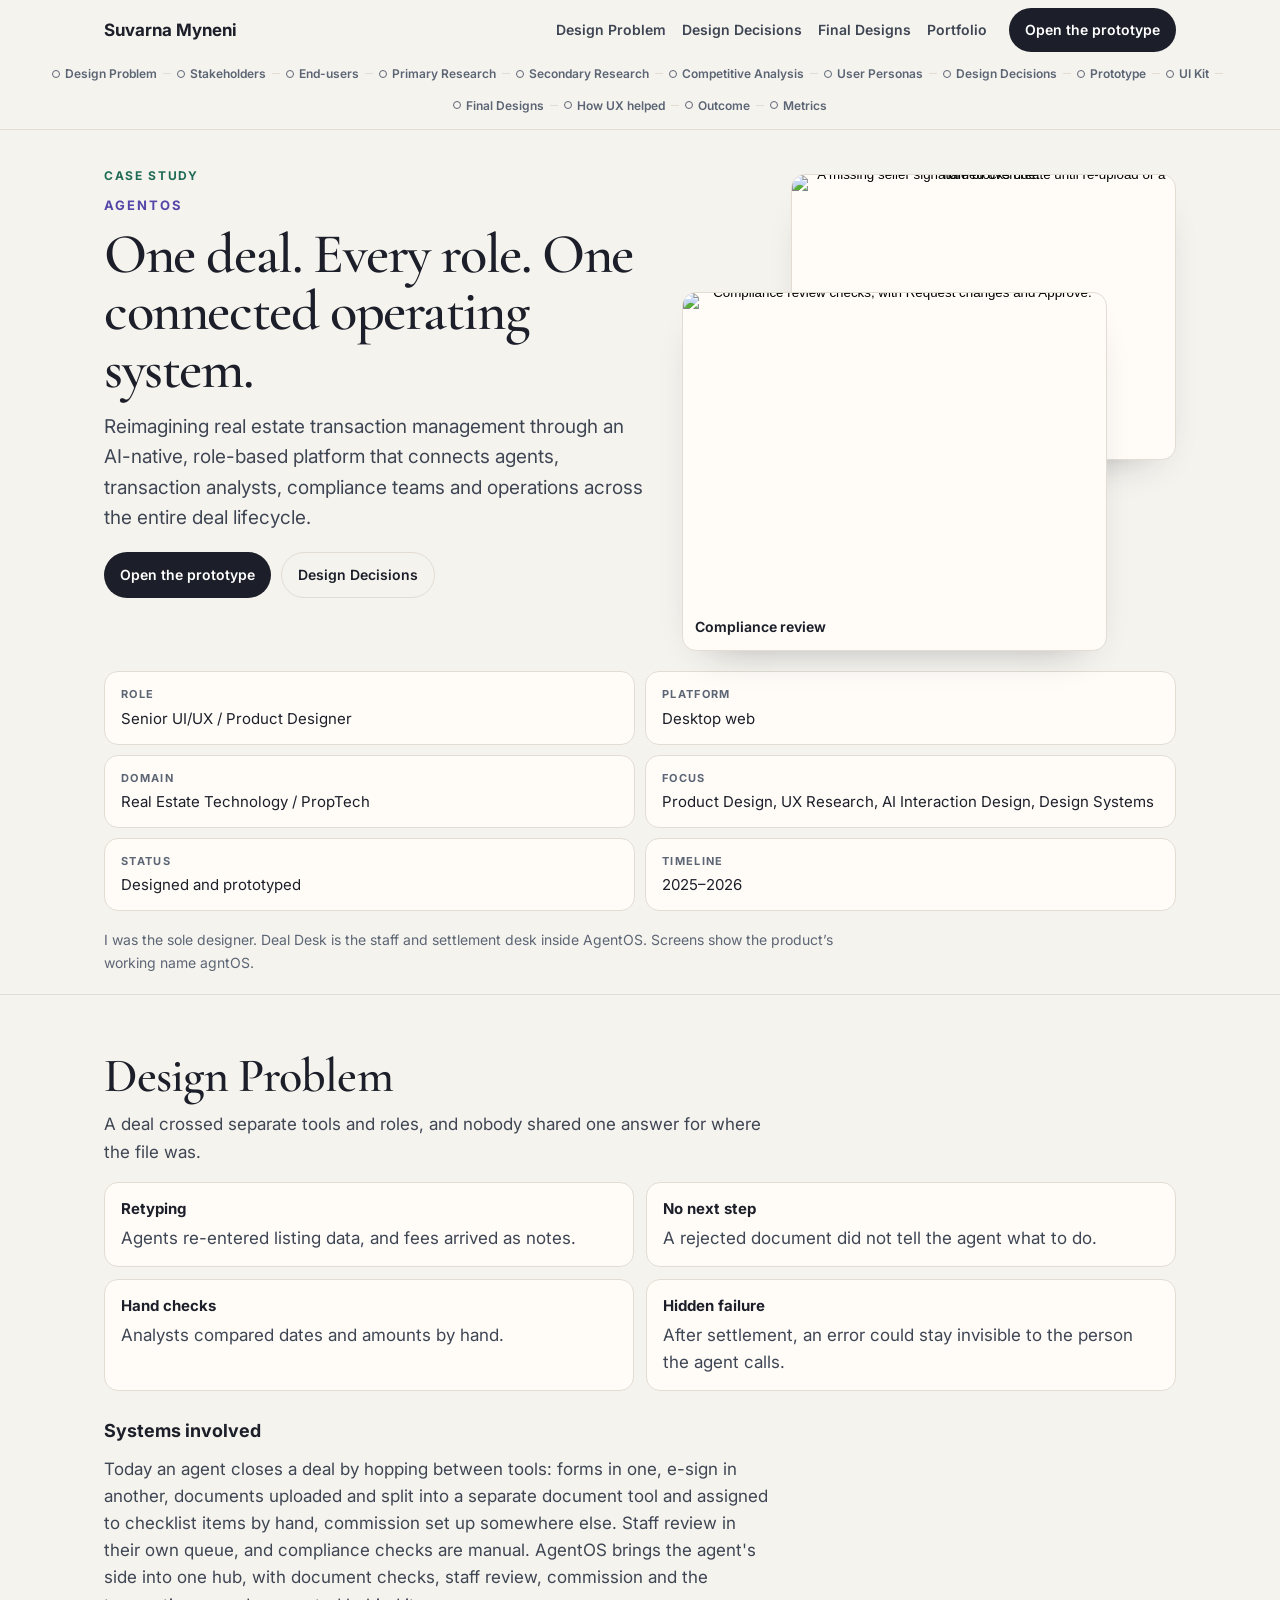
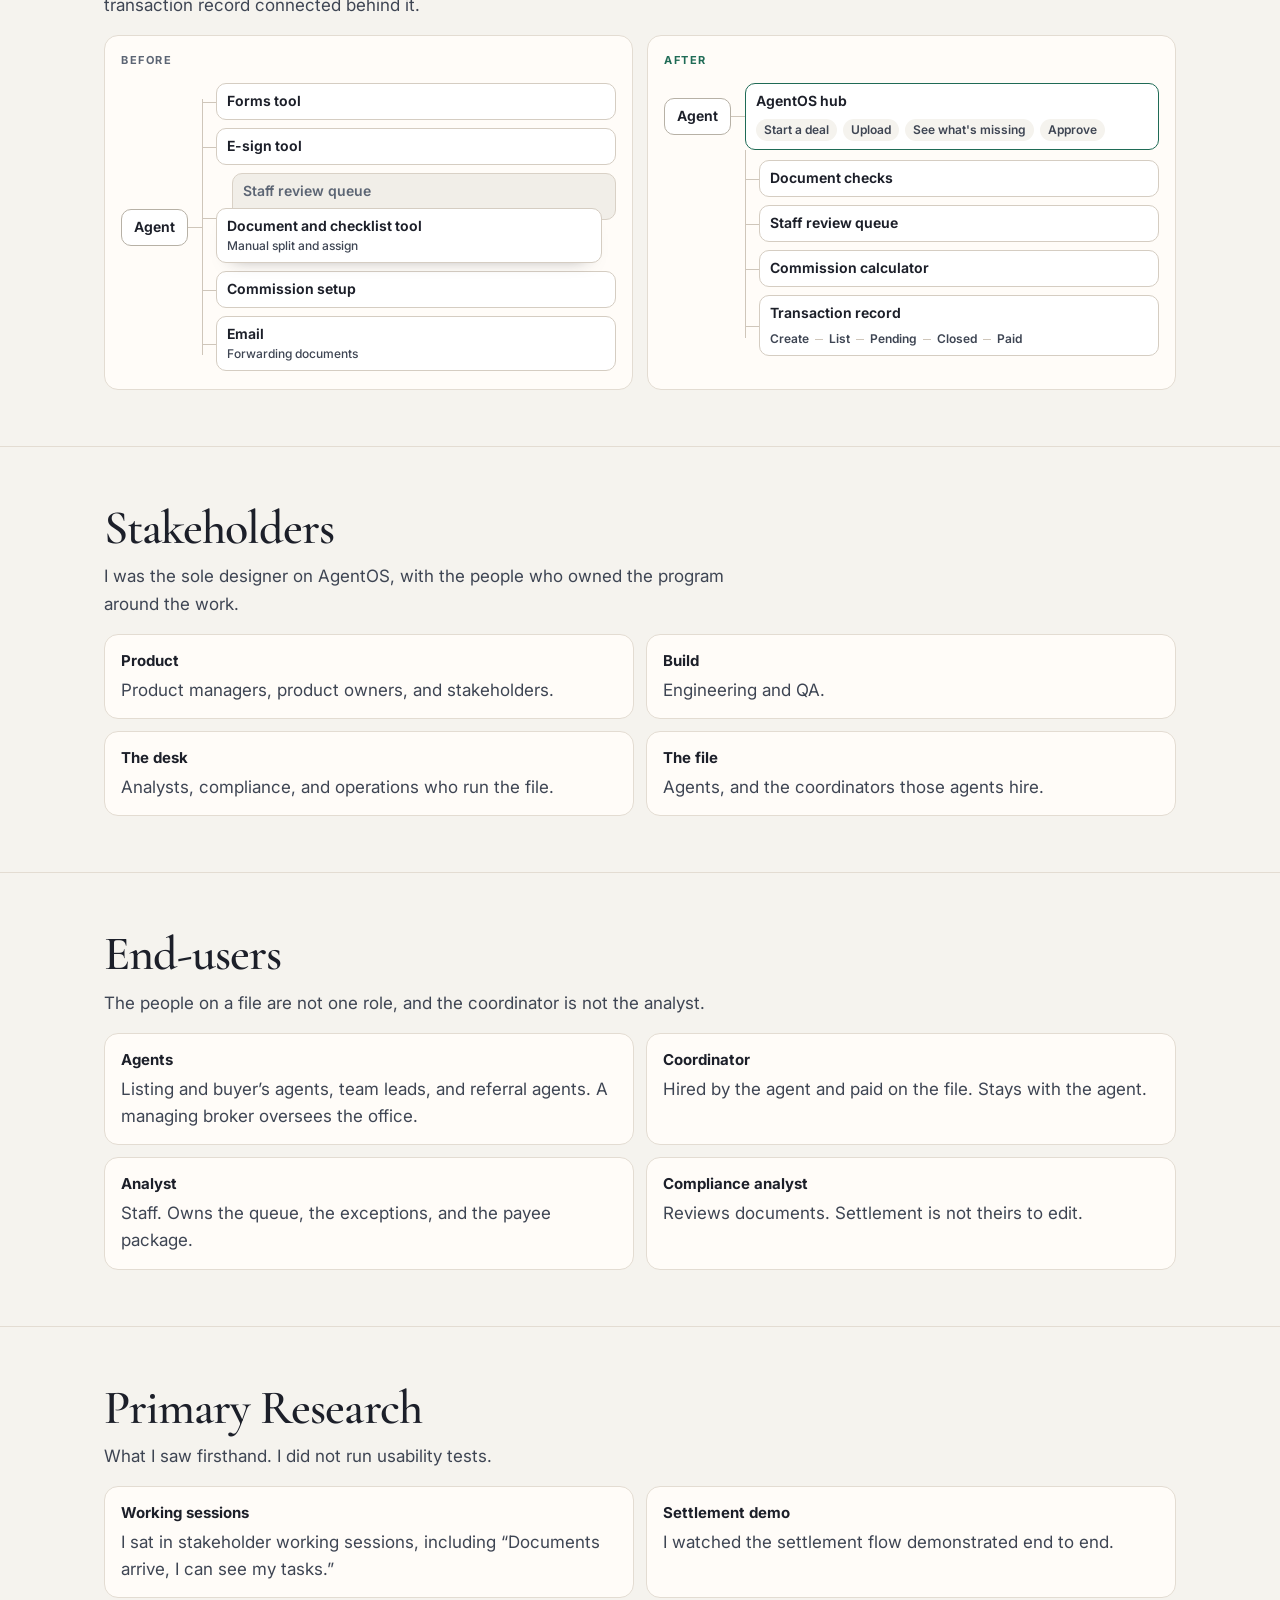
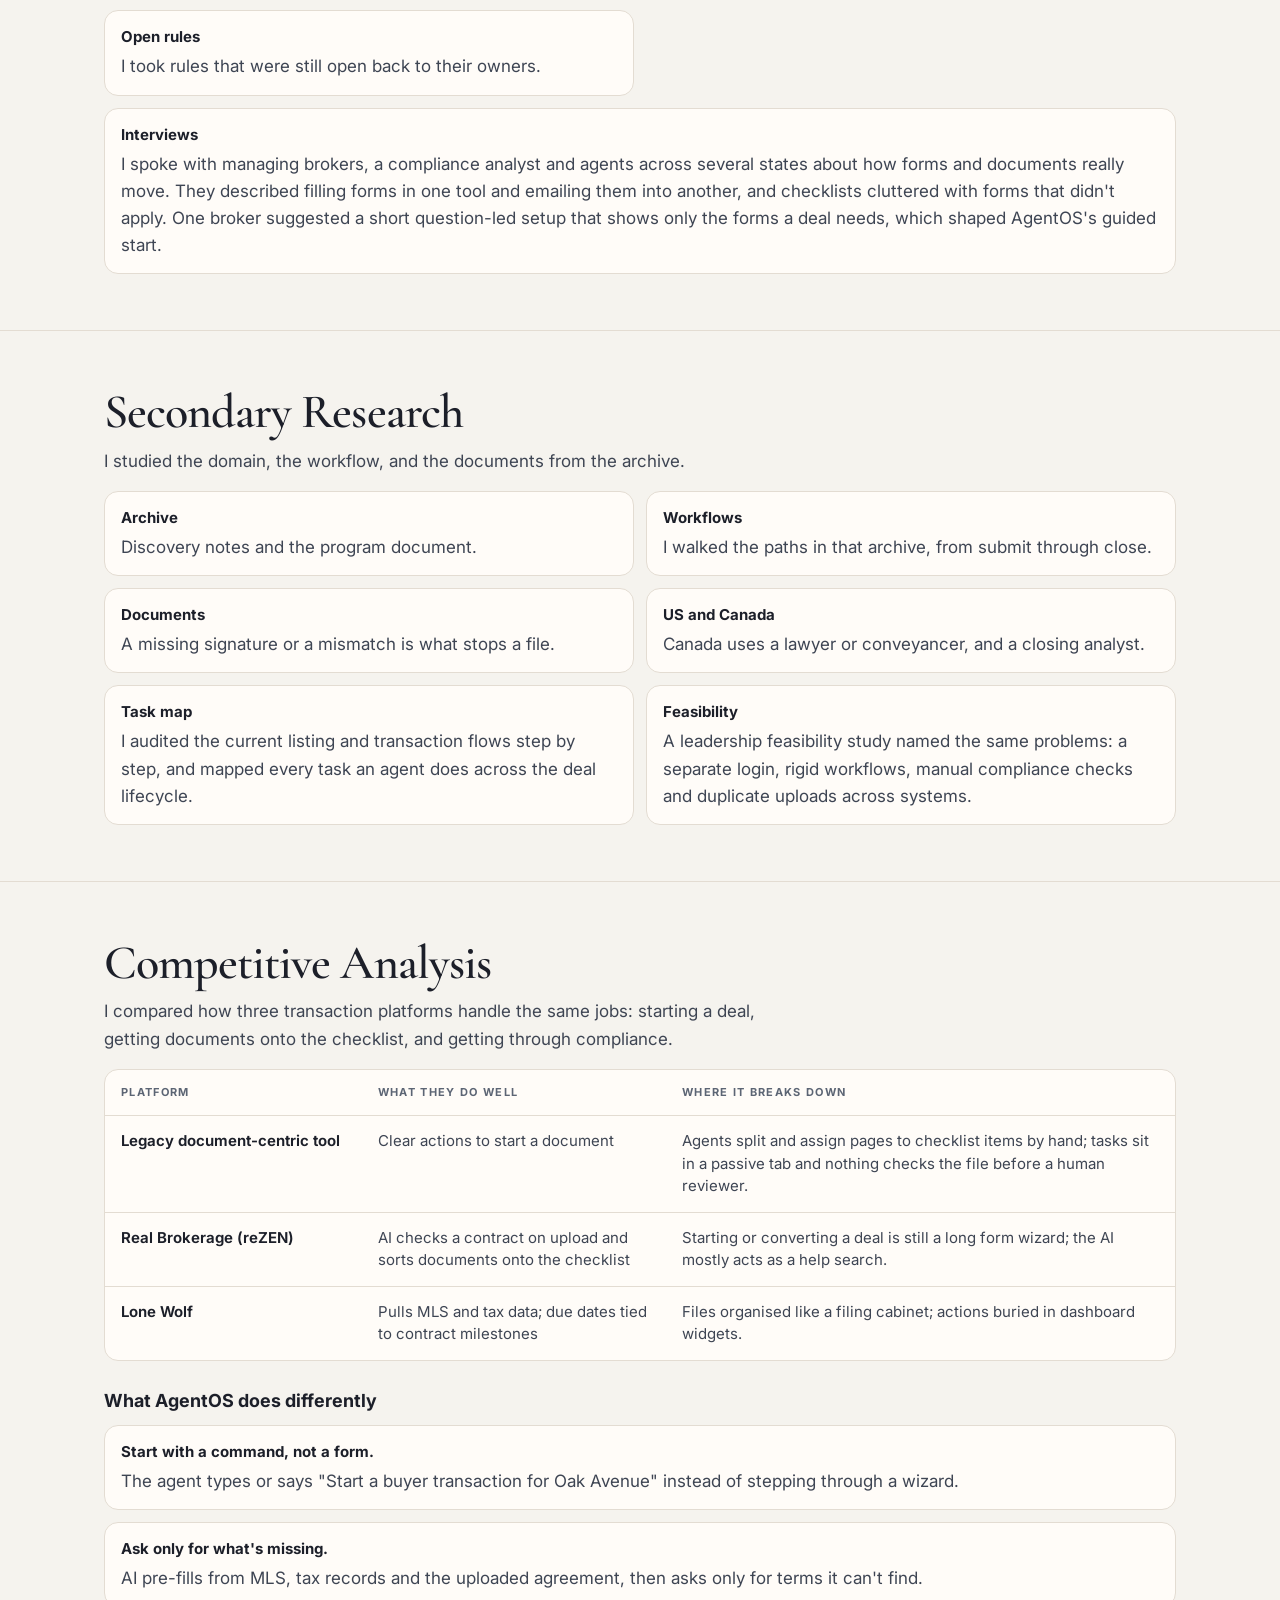
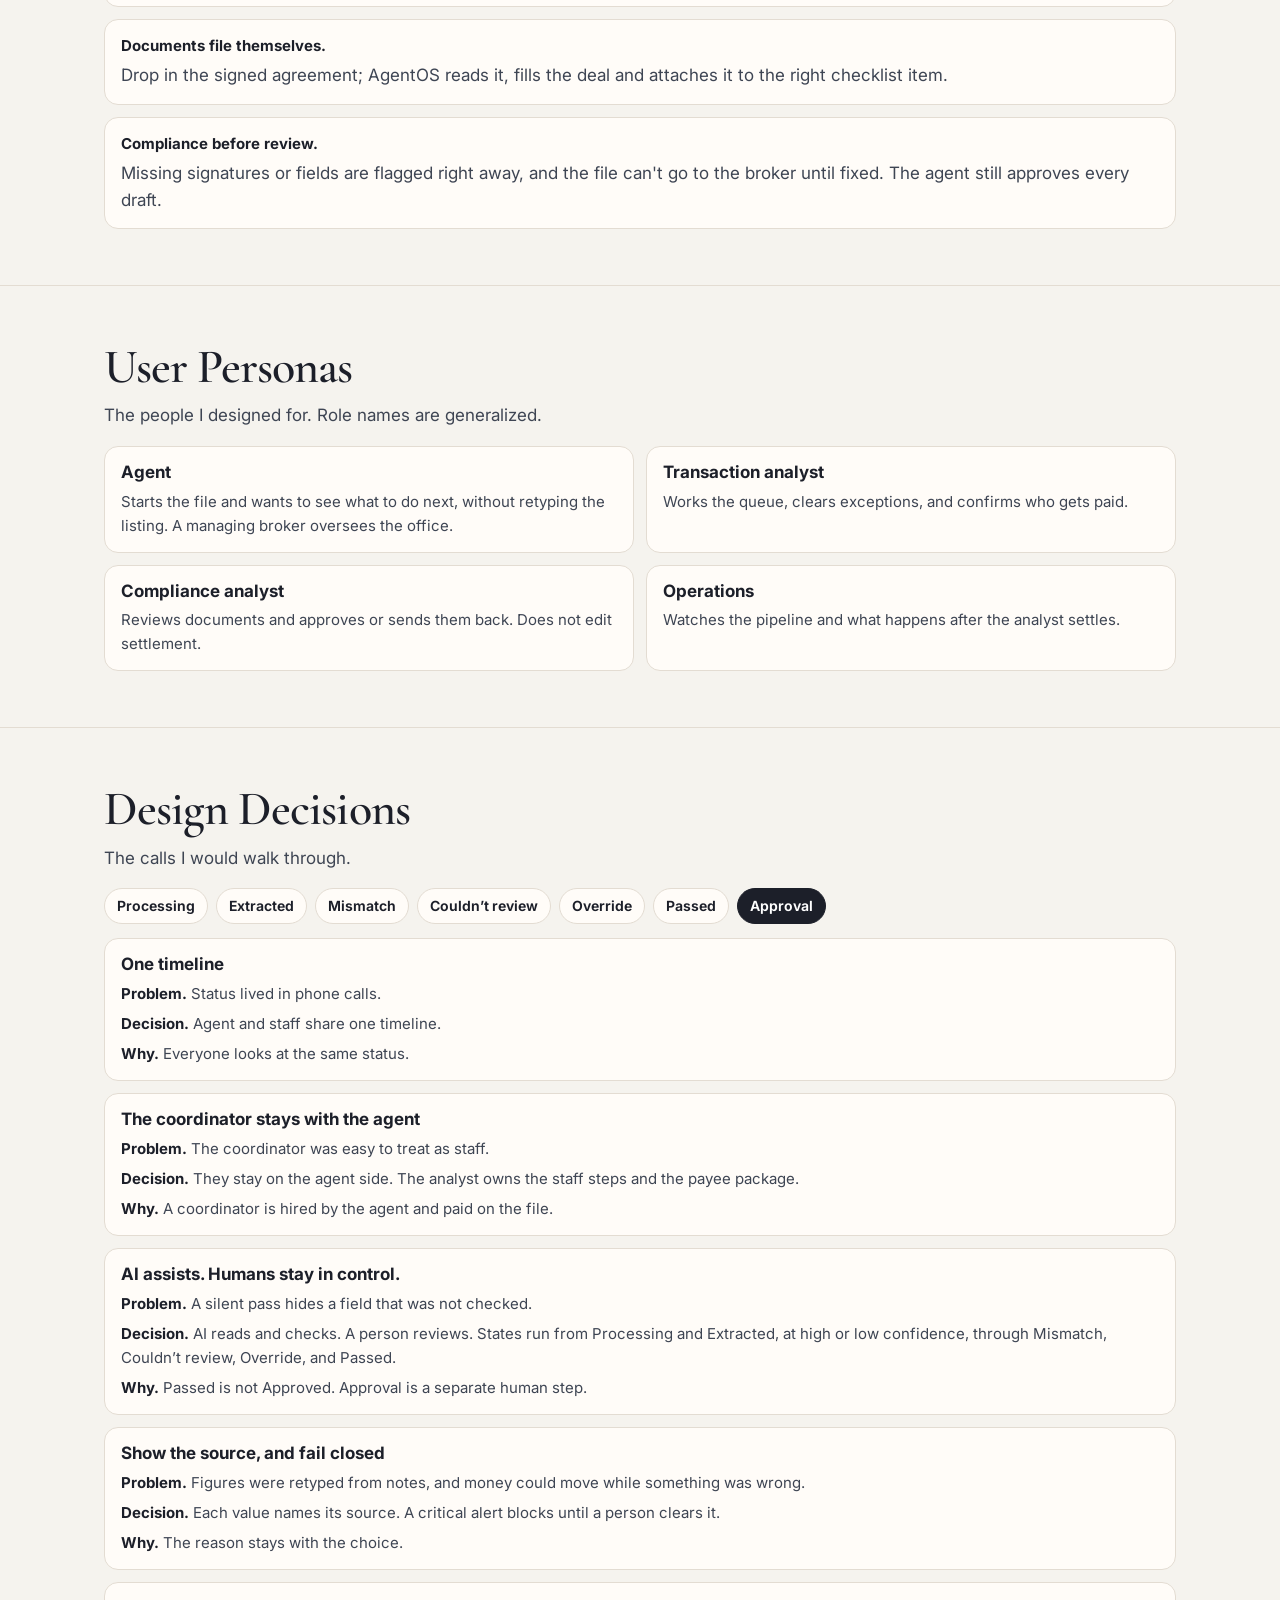
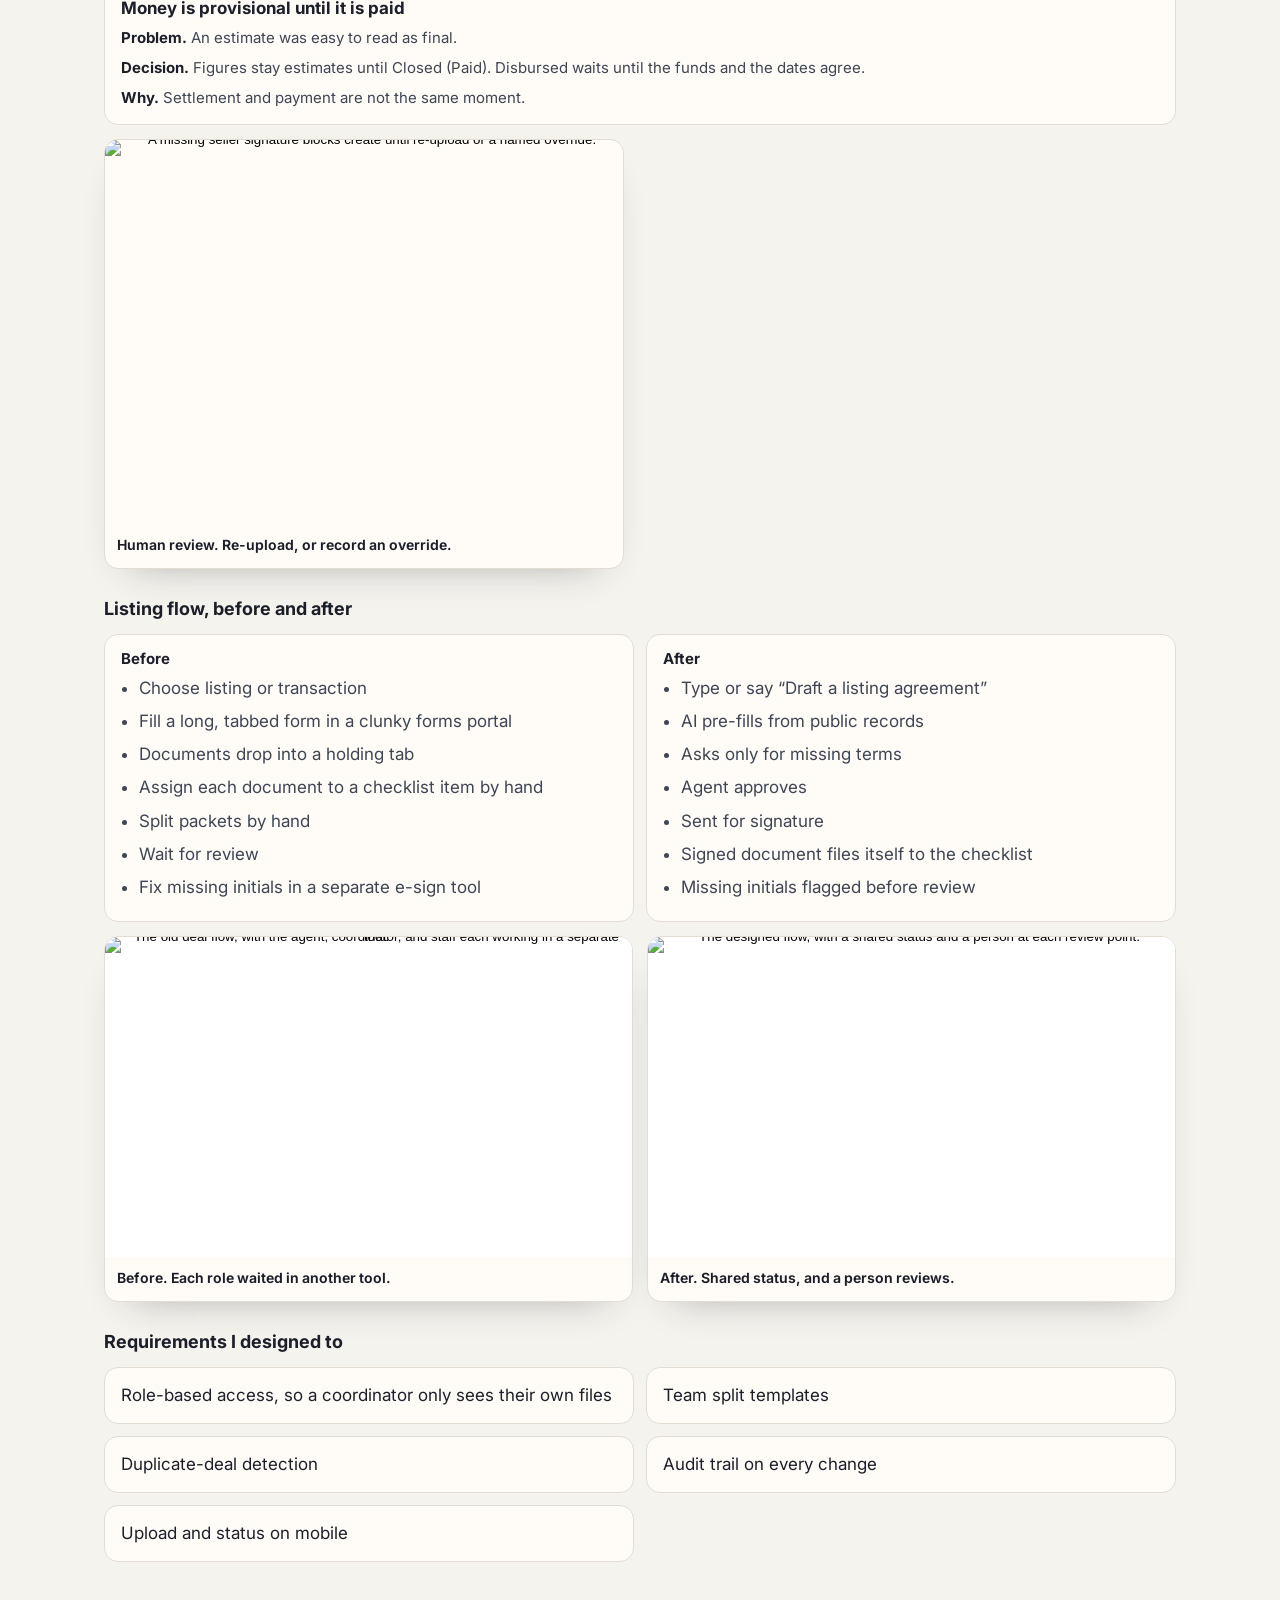
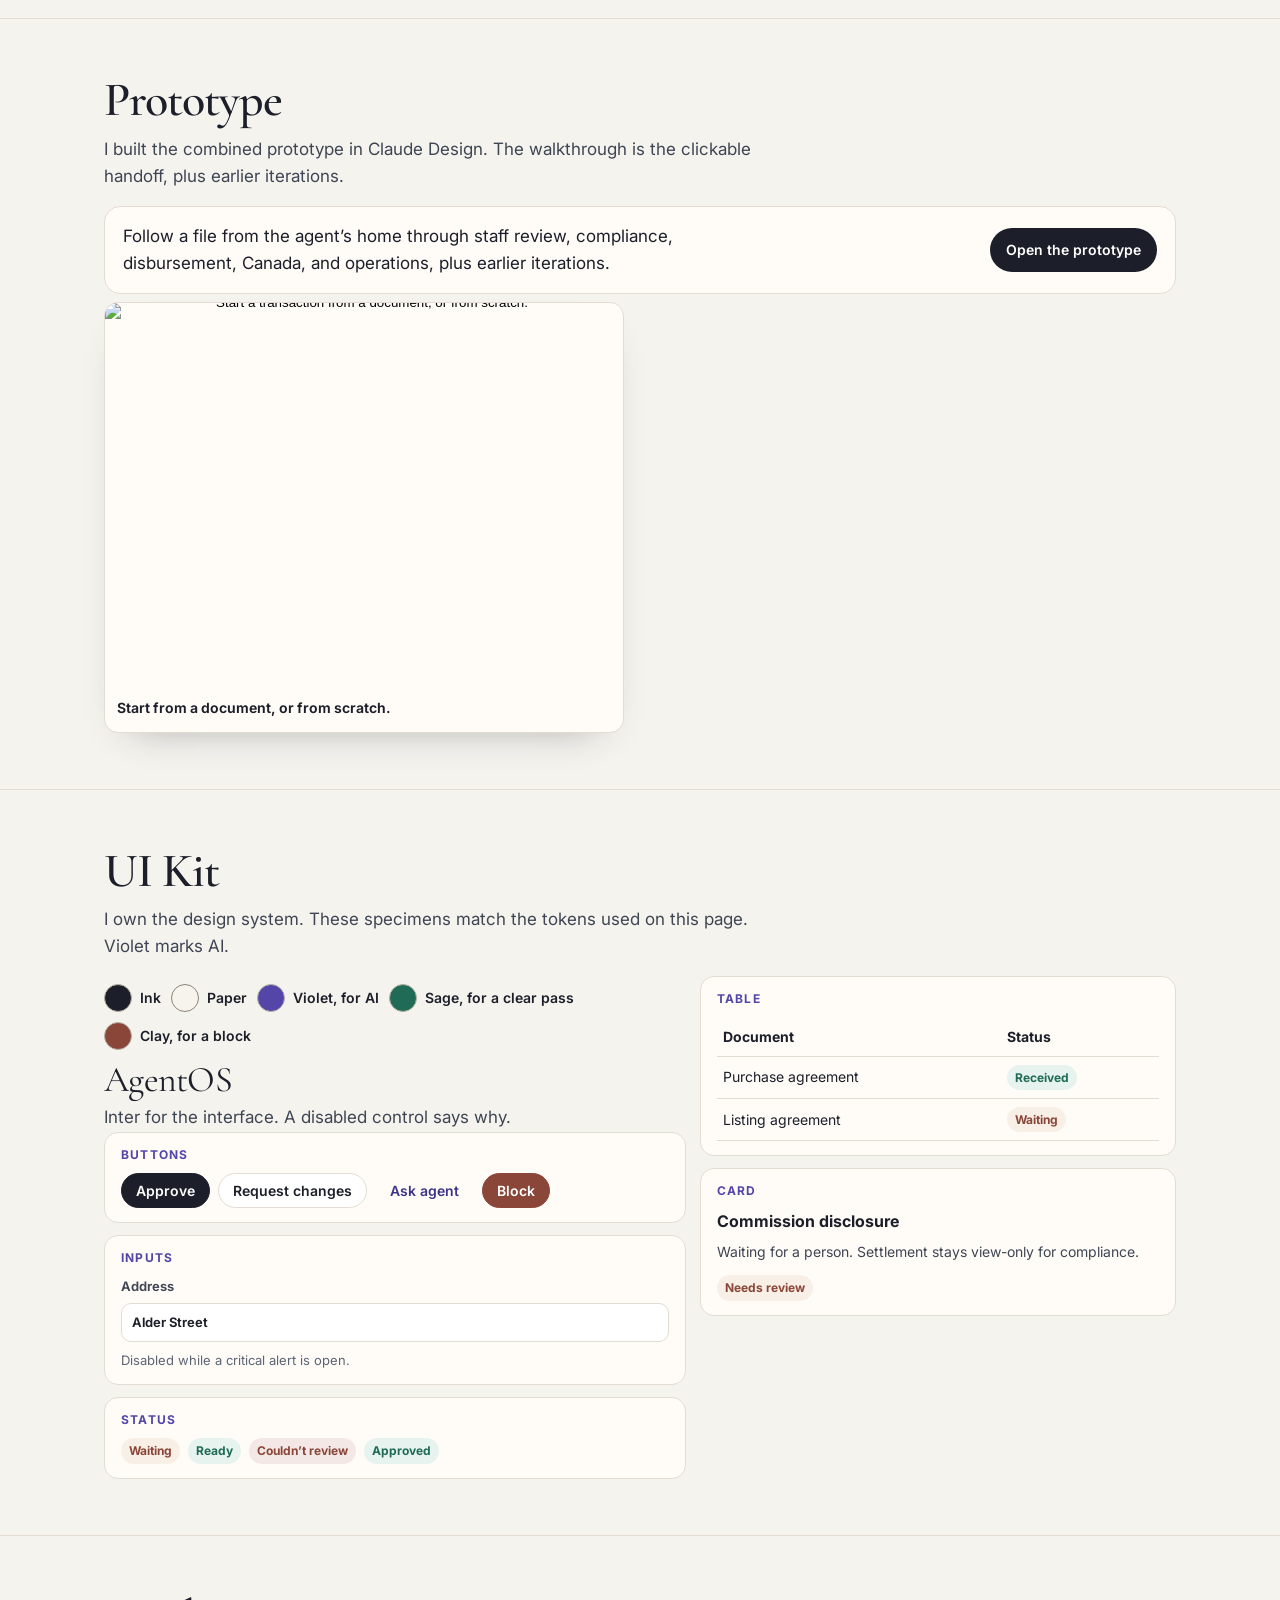
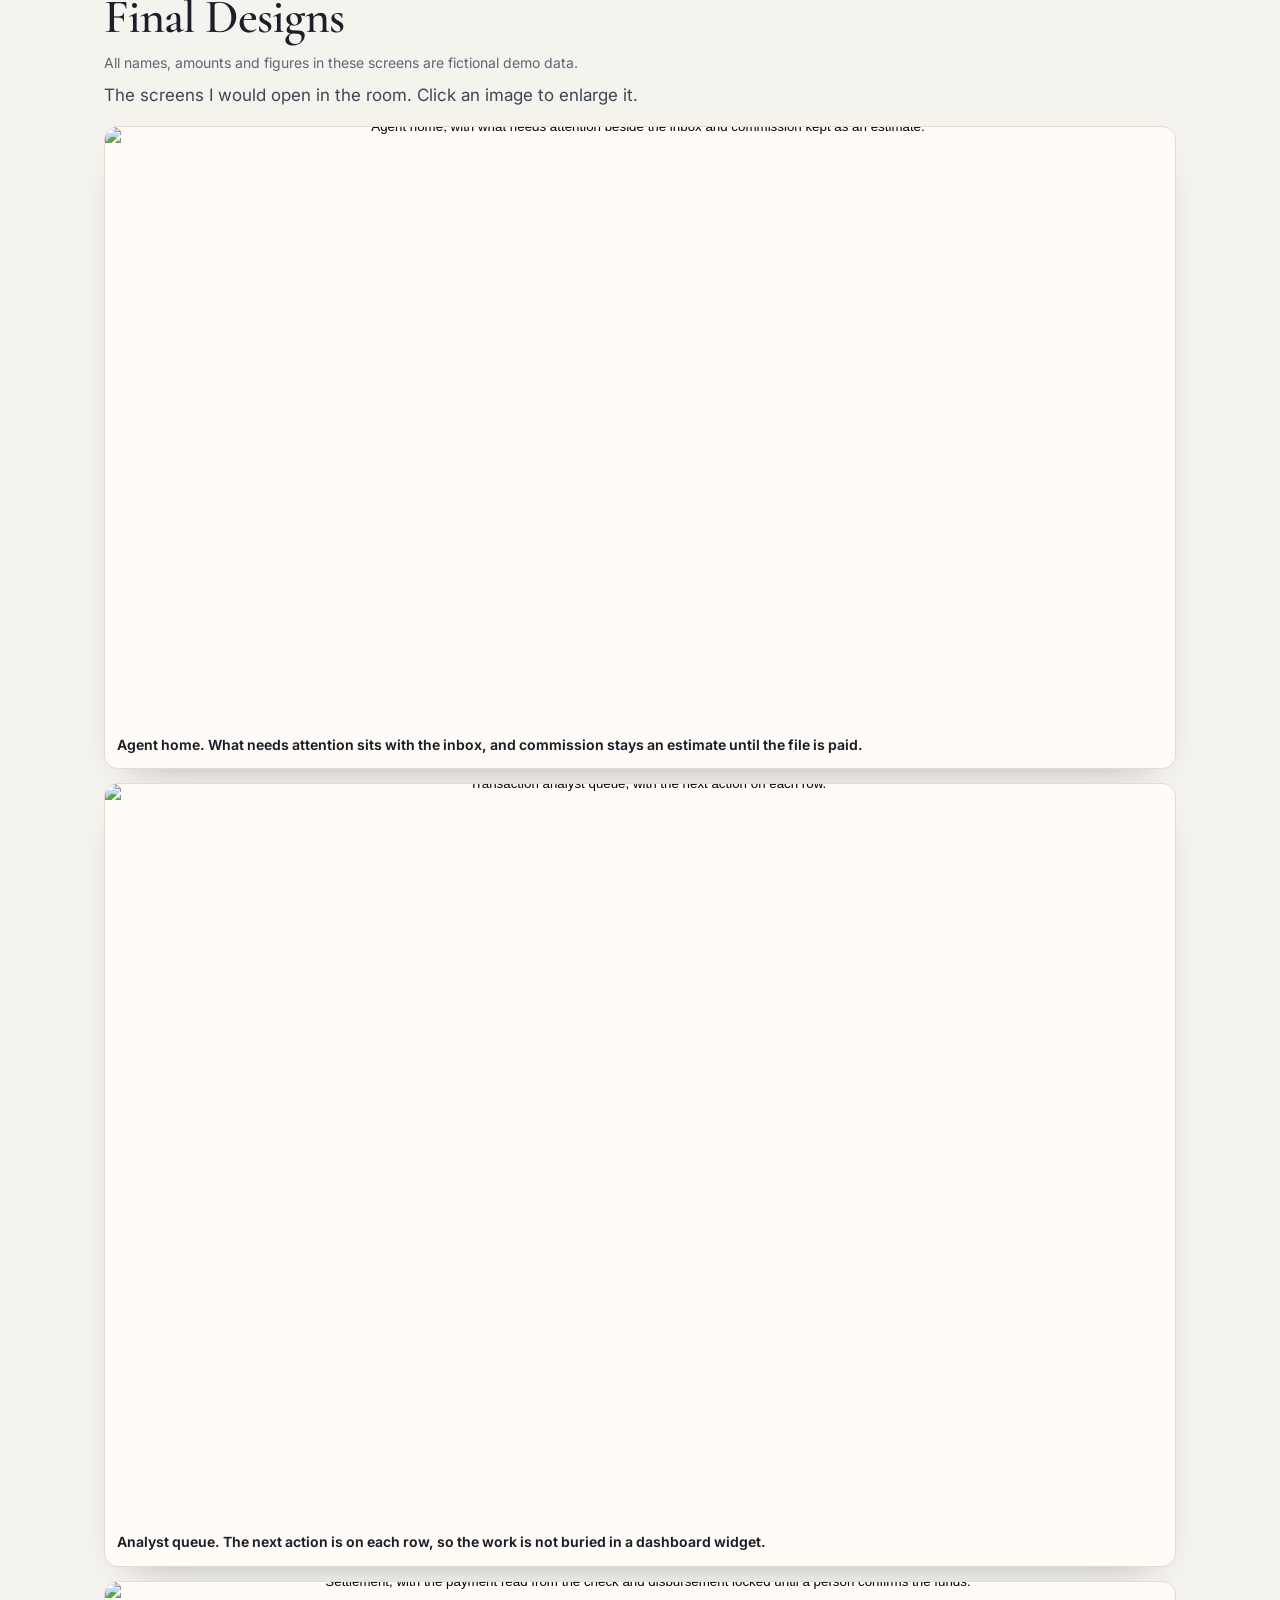
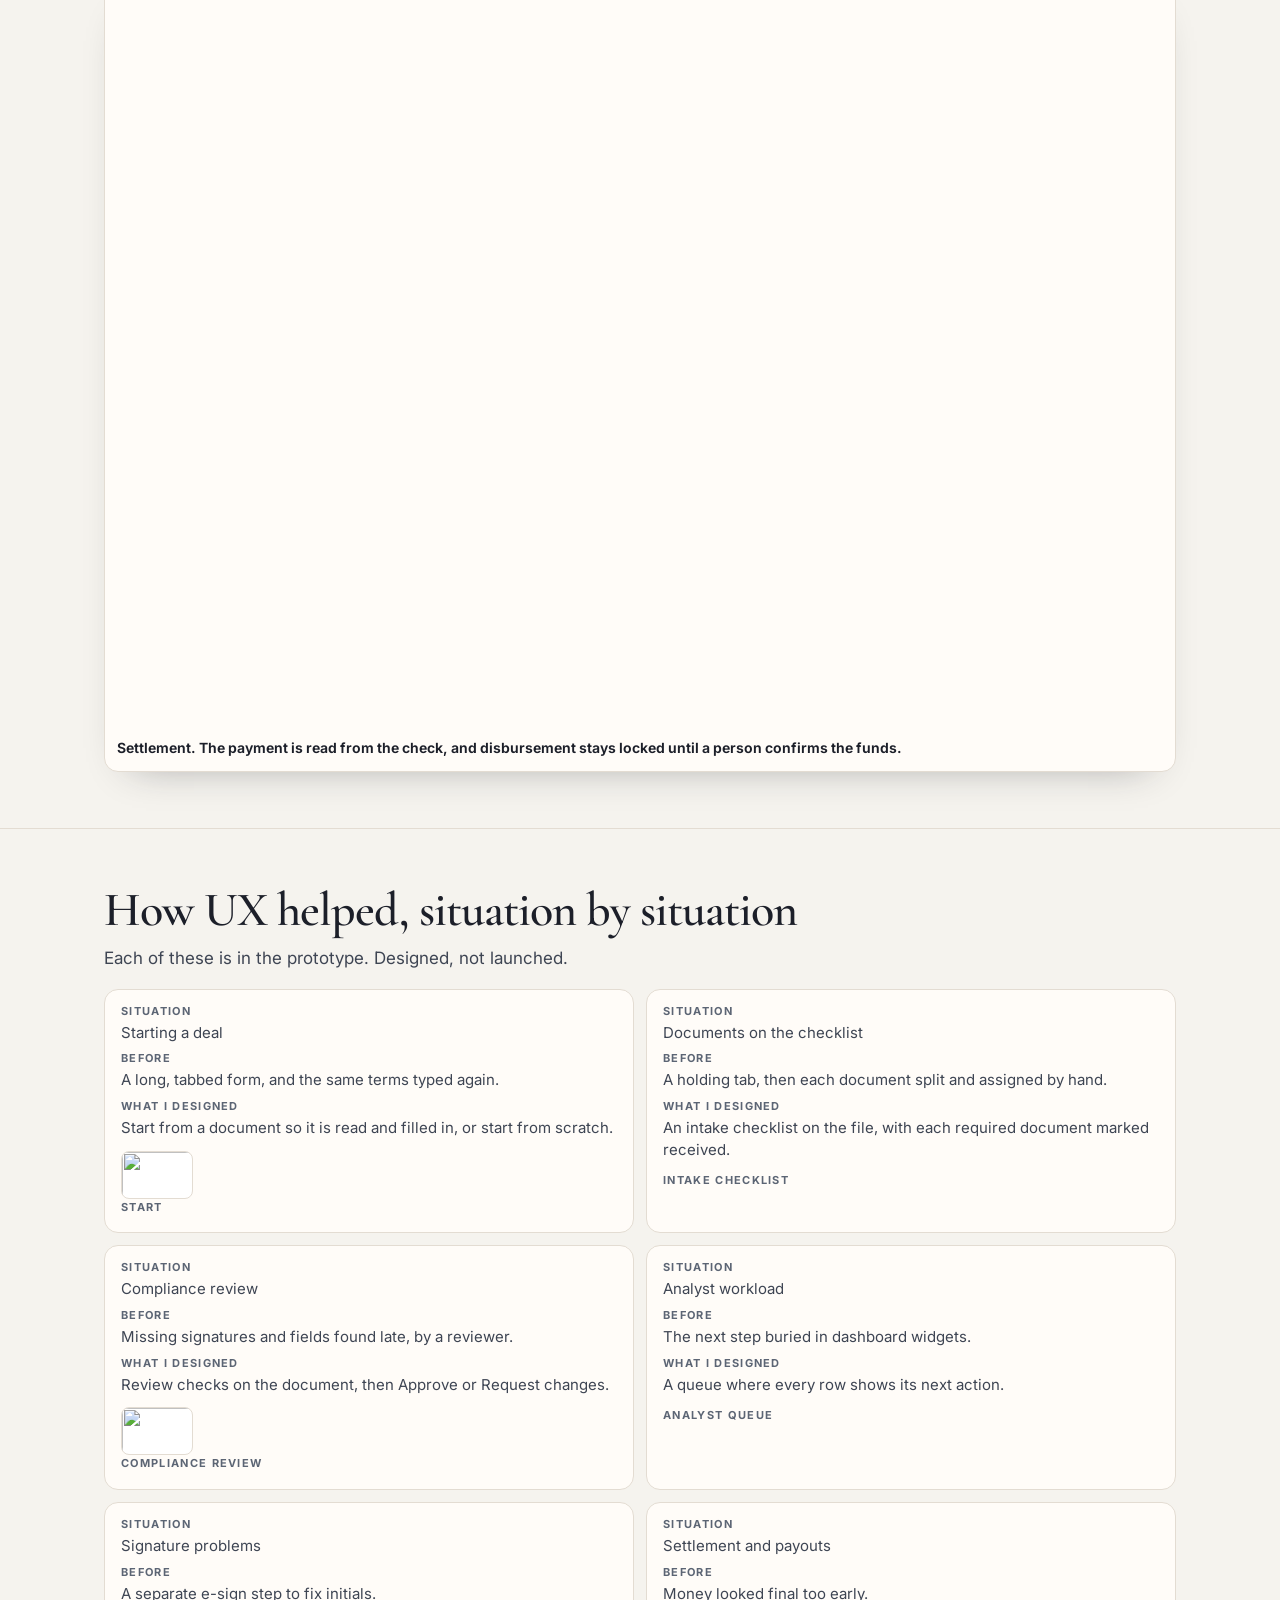
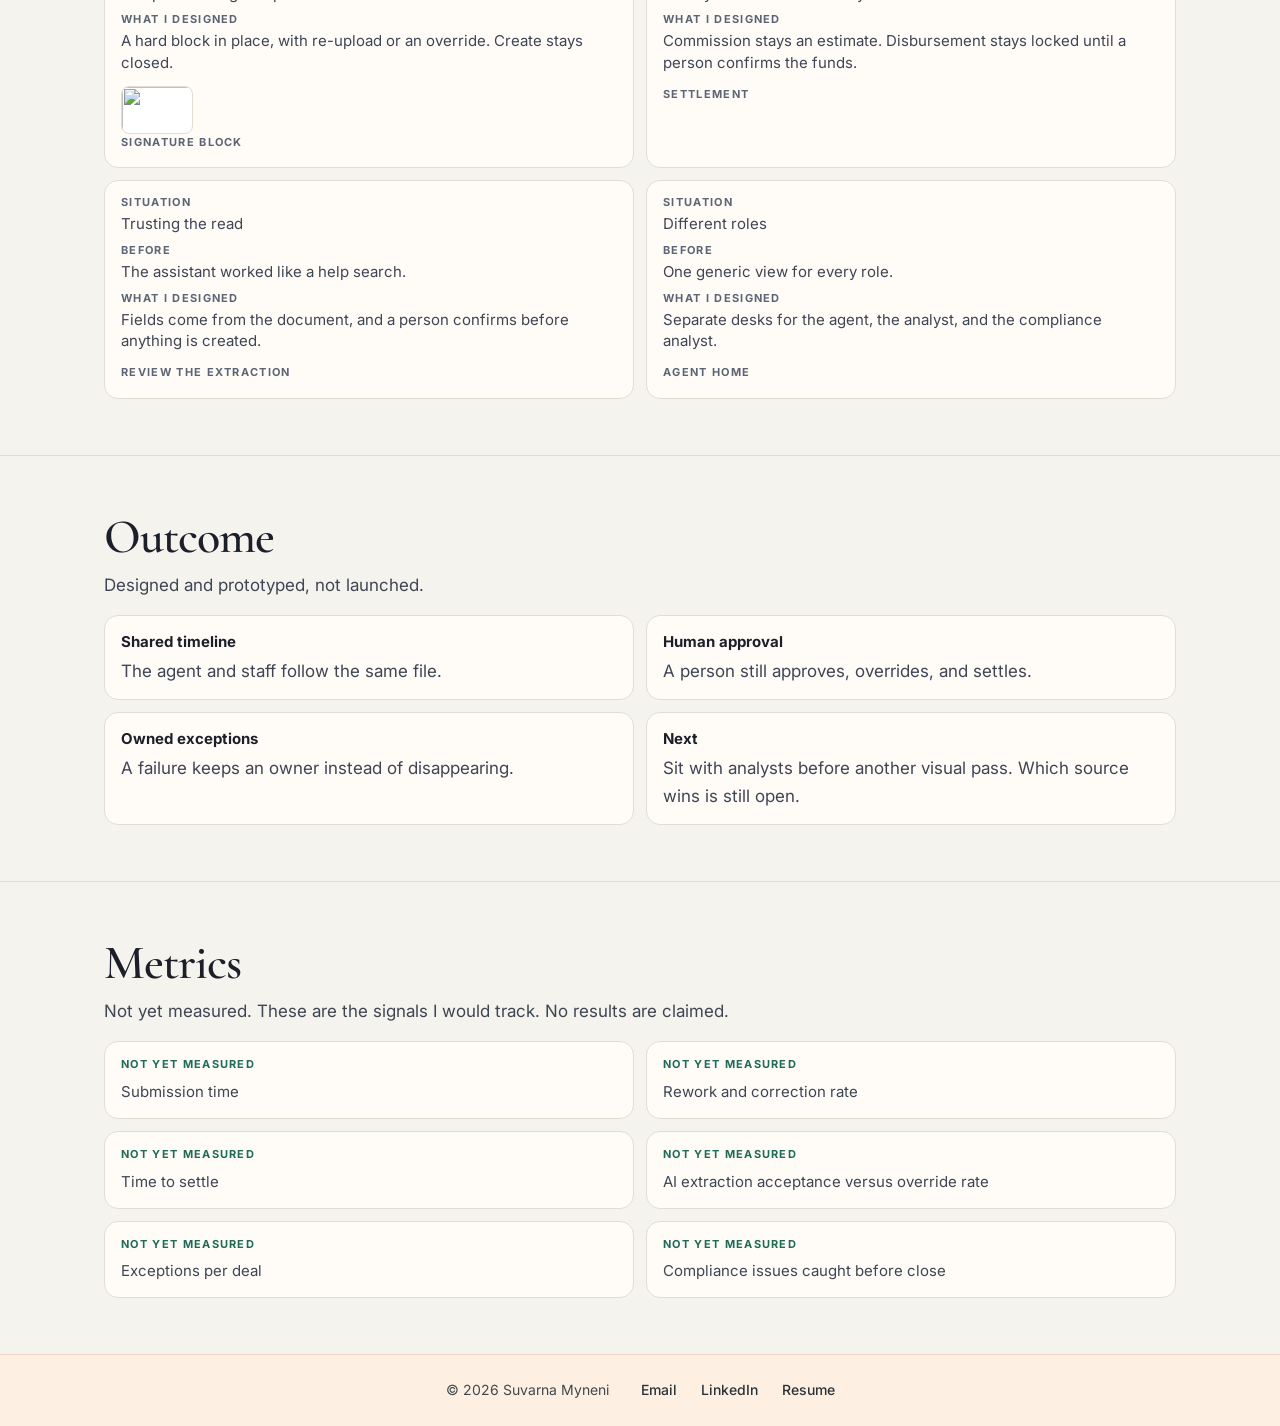
==== agentos/index.html @ b4580149 "Simple footer matching homepage" ====
<!doctype html>
<html lang="en">
<head>
<meta charset="utf-8">
<meta name="viewport" content="width=device-width,initial-scale=1">
<title>AgentOS — One deal. Every role. One connected operating system. · Suvarna Myneni</title>
<meta name="description" content="Interview case study by Suvarna Myneni: AgentOS, an AI-native platform for real estate transactions. Designed and prototyped, 2025–2026. Not launched.">
<link rel="canonical" href="https://suvarnamyneni.github.io/agntos-case-study/agentos/">
<link rel="preconnect" href="https://fonts.googleapis.com">
<link rel="preconnect" href="https://fonts.gstatic.com" crossorigin>
<link href="https://fonts.googleapis.com/css2?family=Cormorant+Garamond:ital,wght@0,500;0,600;1,500&family=Inter:wght@400;500;600;700&display=swap" rel="stylesheet">
<link rel="stylesheet" href="style.css">
<link rel="stylesheet" href="../css/sm-footer.css?v=20261101e"><style>.sm-footer{--bg:#fdf0e2;--ink:#2b3236;--muted:#41484c;--accent:#a34728}</style>
</head>
<body>
<a class="skip" href="#main">Skip to content</a>
<div class="sticky-head">
<nav class="top" aria-label="Case study">
  <div class="wrap">
    <a class="brand" href="https://suvarnamyneni.github.io">Suvarna Myneni</a>
    <div class="links">
      <a href="#design-problem">Design Problem</a>
      <a href="#design-decisions">Design Decisions</a>
      <a href="#final-designs">Final Designs</a>
      <a href="https://suvarnamyneni.github.io">Portfolio</a>
    </div>
    <a class="btn" href="../walkthrough.html">Open the prototype</a>
  </div>
</nav>
<nav class="rail" id="rail" aria-label="On this page">
  <ol>
    <li><a href="#design-problem"><i class="dot" aria-hidden="true"></i>Design Problem</a></li>
    <li><a href="#stakeholders"><i class="dot" aria-hidden="true"></i>Stakeholders</a></li>
    <li><a href="#end-users"><i class="dot" aria-hidden="true"></i>End-users</a></li>
    <li><a href="#primary-research"><i class="dot" aria-hidden="true"></i>Primary Research</a></li>
    <li><a href="#secondary-research"><i class="dot" aria-hidden="true"></i>Secondary Research</a></li>
    <li><a href="#competitive-analysis"><i class="dot" aria-hidden="true"></i>Competitive Analysis</a></li>
    <li><a href="#user-personas"><i class="dot" aria-hidden="true"></i>User Personas</a></li>
    <li><a href="#design-decisions"><i class="dot" aria-hidden="true"></i>Design Decisions</a></li>
    <li><a href="#prototype"><i class="dot" aria-hidden="true"></i>Prototype</a></li>
    <li><a href="#ui-kit"><i class="dot" aria-hidden="true"></i>UI Kit</a></li>
    <li><a href="#final-designs"><i class="dot" aria-hidden="true"></i>Final Designs</a></li>
    <li><a href="#how-ux-helped"><i class="dot" aria-hidden="true"></i>How UX helped</a></li>
    <li><a href="#outcome"><i class="dot" aria-hidden="true"></i>Outcome</a></li>
    <li><a href="#metrics"><i class="dot" aria-hidden="true"></i>Metrics</a></li>
  </ol>
</nav>
</div>

<header class="hero" id="top">
  <div class="wrap">
    <div class="hero-grid">
      <div class="hero-copy">
        <p class="section-label">Case study</p>
        <p class="project-name">AgentOS</p>
        <h1>One deal. Every role. One connected operating system.</h1>
        <p class="lead">Reimagining real estate transaction management through an AI-native, role-based platform that connects agents, transaction analysts, compliance teams and operations across the entire deal lifecycle.</p>
        <p class="hero-actions"><a class="btn" href="../walkthrough.html">Open the prototype</a> <a class="btn ghost" href="#design-decisions">Design Decisions</a></p>
      </div>
      <div class="composition" aria-label="Screens from the AgentOS prototype">
        <figure class="frame back">
          <button type="button" class="shot" data-zoom data-caption="Document review. A missing signature blocks create until a person re-uploads or records an override.">
            <img src="img/final-doc.webp" alt="A missing seller signature blocks create until re-upload or a named override." width="420" height="311">
          </button>
          <figcaption><a href="../walkthrough.html#06">Document review</a></figcaption>
        </figure>
        <figure class="frame front">
          <button type="button" class="shot" data-zoom data-caption="Compliance review. A person requests changes or approves.">
            <img src="img/hero-review.webp" alt="Compliance review checks, with Request changes and Approve." width="570" height="422" fetchpriority="high">
          </button>
          <figcaption><a href="../walkthrough.html#20">Compliance review</a></figcaption>
        </figure>
      </div>
      <dl class="meta">
        <div><dt>Role</dt><dd>Senior UI/UX / Product Designer</dd></div>
        <div><dt>Platform</dt><dd>Desktop web</dd></div>
        <div><dt>Domain</dt><dd>Real Estate Technology / PropTech</dd></div>
        <div><dt>Focus</dt><dd>Product Design, UX Research, AI Interaction Design, Design Systems</dd></div>
        <div><dt>Status</dt><dd>Designed and prototyped</dd></div>
        <div><dt>Timeline</dt><dd>2025–2026</dd></div>
      </dl>
    </div>
    <p class="note">I was the sole designer. Deal Desk is the staff and settlement desk inside AgentOS. Screens show the product’s working name agntOS.</p>
  </div>
</header>

<main id="main">

<section id="design-problem">
  <div class="wrap">
    <h2>Design Problem</h2>
    <p class="intro">A deal crossed separate tools and roles, and nobody shared one answer for where the file was.</p>
    <ul class="points">
      <li><strong>Retyping</strong> Agents re-entered listing data, and fees arrived as notes.</li>
      <li><strong>No next step</strong> A rejected document did not tell the agent what to do.</li>
      <li><strong>Hand checks</strong> Analysts compared dates and amounts by hand.</li>
      <li><strong>Hidden failure</strong> After settlement, an error could stay invisible to the person the agent calls.</li>
    </ul>
    <h3 class="subhead" id="systems-involved">Systems involved</h3>
    <p class="intro">Today an agent closes a deal by hopping between tools: forms in one, e-sign in another, documents uploaded and split into a separate document tool and assigned to checklist items by hand, commission set up somewhere else. Staff review in their own queue, and compliance checks are manual. AgentOS brings the agent's side into one hub, with document checks, staff review, commission and the transaction record connected behind it.</p>
    <div class="sys" aria-label="Systems involved, before and after">
      <figure class="sys-col">
        <figcaption>Before</figcaption>
        <div class="tree">
          <div class="node who">Agent</div>
          <span class="arm" aria-hidden="true"></span>
          <ul class="kids">
            <li><span class="node">Forms tool</span></li>
            <li><span class="node">E-sign tool</span></li>
            <li class="layered">
              <span class="node queue">Staff review queue</span>
              <span class="node doc">Document and checklist tool<small>Manual split and assign</small></span>
            </li>
            <li><span class="node">Commission setup</span></li>
            <li><span class="node">Email<small>Forwarding documents</small></span></li>
          </ul>
        </div>
      </figure>
      <figure class="sys-col sys-after">
        <figcaption>After</figcaption>
        <div class="tree after">
          <div class="node who">Agent</div>
          <span class="arm" aria-hidden="true"></span>
          <div class="node hub">
            <span class="hub-name">AgentOS hub</span>
            <ul class="hub-acts">
              <li>Start a deal</li>
              <li>Upload</li>
              <li>See what's missing</li>
              <li>Approve</li>
            </ul>
          </div>
          <ul class="kids sub">
            <li><span class="node">Document checks</span></li>
            <li><span class="node">Staff review queue</span></li>
            <li><span class="node">Commission calculator</span></li>
            <li><span class="node">Transaction record
              <ul class="steps">
                <li>Create</li>
                <li>List</li>
                <li>Pending</li>
                <li>Closed</li>
                <li>Paid</li>
              </ul>
            </span></li>
          </ul>
        </div>
      </figure>
    </div>
  </div>
</section>

<section id="stakeholders">
  <div class="wrap">
    <h2>Stakeholders</h2>
    <p class="intro">I was the sole designer on AgentOS, with the people who owned the program around the work.</p>
    <ul class="points">
      <li><strong>Product</strong> Product managers, product owners, and stakeholders.</li>
      <li><strong>Build</strong> Engineering and QA.</li>
      <li><strong>The desk</strong> Analysts, compliance, and operations who run the file.</li>
      <li><strong>The file</strong> Agents, and the coordinators those agents hire.</li>
    </ul>
  </div>
</section>

<section id="end-users">
  <div class="wrap">
    <h2>End-users</h2>
    <p class="intro">The people on a file are not one role, and the coordinator is not the analyst.</p>
    <ul class="points">
      <li><strong>Agents</strong> Listing and buyer’s agents, team leads, and referral agents. A managing broker oversees the office.</li>
      <li><strong>Coordinator</strong> Hired by the agent and paid on the file. Stays with the agent.</li>
      <li><strong>Analyst</strong> Staff. Owns the queue, the exceptions, and the payee package.</li>
      <li><strong>Compliance analyst</strong> Reviews documents. Settlement is not theirs to edit.</li>
    </ul>
  </div>
</section>

<section id="primary-research">
  <div class="wrap">
    <h2>Primary Research</h2>
    <p class="intro">What I saw firsthand. I did not run usability tests.</p>
    <ul class="points">
      <li><strong>Working sessions</strong> I sat in stakeholder working sessions, including “Documents arrive, I can see my tasks.”</li>
      <li><strong>Settlement demo</strong> I watched the settlement flow demonstrated end to end.</li>
      <li><strong>Open rules</strong> I took rules that were still open back to their owners.</li>
      <li class="span"><strong>Interviews</strong> I spoke with managing brokers, a compliance analyst and agents across several states about how forms and documents really move. They described filling forms in one tool and emailing them into another, and checklists cluttered with forms that didn't apply. One broker suggested a short question-led setup that shows only the forms a deal needs, which shaped AgentOS's guided start.</li>
    </ul>
  </div>
</section>

<section id="secondary-research">
  <div class="wrap">
    <h2>Secondary Research</h2>
    <p class="intro">I studied the domain, the workflow, and the documents from the archive.</p>
    <ul class="points">
      <li><strong>Archive</strong> Discovery notes and the program document.</li>
      <li><strong>Workflows</strong> I walked the paths in that archive, from submit through close.</li>
      <li><strong>Documents</strong> A missing signature or a mismatch is what stops a file.</li>
      <li><strong>US and Canada</strong> Canada uses a lawyer or conveyancer, and a closing analyst.</li>
      <li><strong>Task map</strong> I audited the current listing and transaction flows step by step, and mapped every task an agent does across the deal lifecycle.</li>
      <li><strong>Feasibility</strong> A leadership feasibility study named the same problems: a separate login, rigid workflows, manual compliance checks and duplicate uploads across systems.</li>
    </ul>
  </div>
</section>

<section id="competitive-analysis">
  <div class="wrap">
    <h2>Competitive Analysis</h2>
    <p class="intro">I compared how three transaction platforms handle the same jobs: starting a deal, getting documents onto the checklist, and getting through compliance.</p>
    <div class="matrix-wrap">
      <table class="matrix">
        <thead>
          <tr>
            <th scope="col">Platform</th>
            <th scope="col">What they do well</th>
            <th scope="col">Where it breaks down</th>
          </tr>
        </thead>
        <tbody>
          <tr>
            <td data-label="Platform">Legacy document-centric tool</td>
            <td data-label="What they do well">Clear actions to start a document</td>
            <td data-label="Where it breaks down">Agents split and assign pages to checklist items by hand; tasks sit in a passive tab and nothing checks the file before a human reviewer.</td>
          </tr>
          <tr>
            <td data-label="Platform">Real Brokerage (reZEN)</td>
            <td data-label="What they do well">AI checks a contract on upload and sorts documents onto the checklist</td>
            <td data-label="Where it breaks down">Starting or converting a deal is still a long form wizard; the AI mostly acts as a help search.</td>
          </tr>
          <tr>
            <td data-label="Platform">Lone Wolf</td>
            <td data-label="What they do well">Pulls MLS and tax data; due dates tied to contract milestones</td>
            <td data-label="Where it breaks down">Files organised like a filing cabinet; actions buried in dashboard widgets.</td>
          </tr>
        </tbody>
      </table>
    </div>
    <h3 class="subhead">What AgentOS does differently</h3>
    <ul class="points differs">
      <li><strong>Start with a command, not a form.</strong> The agent types or says "Start a buyer transaction for Oak Avenue" instead of stepping through a wizard.</li>
      <li><strong>Ask only for what's missing.</strong> AI pre-fills from MLS, tax records and the uploaded agreement, then asks only for terms it can't find.</li>
      <li><strong>Documents file themselves.</strong> Drop in the signed agreement; AgentOS reads it, fills the deal and attaches it to the right checklist item.</li>
      <li><strong>Compliance before review.</strong> Missing signatures or fields are flagged right away, and the file can't go to the broker until fixed. The agent still approves every draft.</li>
    </ul>
  </div>
</section>

<section id="user-personas">
  <div class="wrap">
    <h2>User Personas</h2>
    <p class="intro">The people I designed for. Role names are generalized.</p>
    <div class="personas">
      <article class="persona">
        <h3>Agent</h3>
        <p>Starts the file and wants to see what to do next, without retyping the listing. A managing broker oversees the office.</p>
      </article>
      <article class="persona">
        <h3>Transaction analyst</h3>
        <p>Works the queue, clears exceptions, and confirms who gets paid.</p>
      </article>
      <article class="persona">
        <h3>Compliance analyst</h3>
        <p>Reviews documents and approves or sends them back. Does not edit settlement.</p>
      </article>
      <article class="persona">
        <h3>Operations</h3>
        <p>Watches the pipeline and what happens after the analyst settles.</p>
      </article>
    </div>
  </div>
</section>

<section id="design-decisions">
  <div class="wrap">
    <h2>Design Decisions</h2>
    <p class="intro">The calls I would walk through.</p>
    <ul class="states" aria-label="Document-reading states">
      <li>Processing</li>
      <li>Extracted</li>
      <li>Mismatch</li>
      <li>Couldn’t review</li>
      <li>Override</li>
      <li>Passed</li>
      <li class="human">Approval</li>
    </ul>
    <div class="decisions">
      <article class="decision">
        <h3>One timeline</h3>
        <p><b>Problem.</b> Status lived in phone calls.</p>
        <p><b>Decision.</b> Agent and staff share one timeline.</p>
        <p><b>Why.</b> Everyone looks at the same status.</p>
      </article>
      <article class="decision">
        <h3>The coordinator stays with the agent</h3>
        <p><b>Problem.</b> The coordinator was easy to treat as staff.</p>
        <p><b>Decision.</b> They stay on the agent side. The analyst owns the staff steps and the payee package.</p>
        <p><b>Why.</b> A coordinator is hired by the agent and paid on the file.</p>
      </article>
      <article class="decision">
        <h3>AI assists. Humans stay in control.</h3>
        <p><b>Problem.</b> A silent pass hides a field that was not checked.</p>
        <p><b>Decision.</b> AI reads and checks. A person reviews. States run from Processing and Extracted, at high or low confidence, through Mismatch, Couldn’t review, Override, and Passed.</p>
        <p><b>Why.</b> Passed is not Approved. Approval is a separate human step.</p>
      </article>
      <article class="decision">
        <h3>Show the source, and fail closed</h3>
        <p><b>Problem.</b> Figures were retyped from notes, and money could move while something was wrong.</p>
        <p><b>Decision.</b> Each value names its source. A critical alert blocks until a person clears it.</p>
        <p><b>Why.</b> The reason stays with the choice.</p>
      </article>
      <article class="decision">
        <h3>Money is provisional until it is paid</h3>
        <p><b>Problem.</b> An estimate was easy to read as final.</p>
        <p><b>Decision.</b> Figures stay estimates until Closed (Paid). Disbursed waits until the funds and the dates agree.</p>
        <p><b>Why.</b> Settlement and payment are not the same moment.</p>
      </article>
    </div>
    <figure class="frame decision-shot">
      <button type="button" class="shot" data-zoom data-caption="A missing signature blocks create until a person re-uploads or records an override.">
        <img loading="lazy" src="img/final-doc.webp" alt="A missing seller signature blocks create until re-upload or a named override." width="420" height="311">
      </button>
      <figcaption><a href="../walkthrough.html#06">Human review. Re-upload, or record an override.</a></figcaption>
    </figure>
    <div id="listing-block">
    <h3 class="subhead" id="listing-flow">Listing flow, before and after</h3>
    <div class="compare">
      <article>
        <h3>Before</h3>
        <ul>
          <li>Choose listing or transaction</li>
          <li>Fill a long, tabbed form in a clunky forms portal</li>
          <li>Documents drop into a holding tab</li>
          <li>Assign each document to a checklist item by hand</li>
          <li>Split packets by hand</li>
          <li>Wait for review</li>
          <li>Fix missing initials in a separate e-sign tool</li>
        </ul>
      </article>
      <article>
        <h3>After</h3>
        <ul>
          <li>Type or say “Draft a listing agreement”</li>
          <li>AI pre-fills from public records</li>
          <li>Asks only for missing terms</li>
          <li>Agent approves</li>
          <li>Sent for signature</li>
          <li>Signed document files itself to the checklist</li>
          <li>Missing initials flagged before review</li>
        </ul>
      </article>
    </div>
    <div class="flow-pair">
      <figure class="frame">
        <button type="button" class="shot" data-zoom data-caption="Before. Each role waited in another tool.">
          <img src="img/flow-before.webp" alt="The old deal flow, with the agent, coordinator, and staff each working in a separate tool." width="1680" height="2790">
        </button>
        <figcaption>Before. Each role waited in another tool.</figcaption>
      </figure>
      <figure class="frame">
        <button type="button" class="shot" data-zoom data-caption="After. Shared status, and a person reviews.">
          <img src="img/flow-after.webp" alt="The designed flow, with a shared status and a person at each review point." width="1680" height="2428">
        </button>
        <figcaption>After. Shared status, and a person reviews.</figcaption>
      </figure>
    </div>
    </div>
    <h3 class="subhead">Requirements I designed to</h3>
    <ul class="points reqs">
      <li>Role-based access, so a coordinator only sees their own files</li>
      <li>Team split templates</li>
      <li>Duplicate-deal detection</li>
      <li>Audit trail on every change</li>
      <li>Upload and status on mobile</li>
    </ul>
  </div>
</section>

<section id="prototype">
  <div class="wrap">
    <h2>Prototype</h2>
    <p class="intro">I built the combined prototype in Claude Design. The walkthrough is the clickable handoff, plus earlier iterations.</p>
    <div class="endcap">
      <p>Follow a file from the agent’s home through staff review, compliance, disbursement, Canada, and operations, plus earlier iterations.</p>
      <a class="btn" href="../walkthrough.html">Open the prototype</a>
    </div>
    <div class="pair">
      <figure class="frame">
        <button type="button" class="shot" data-zoom data-caption="Agent. Start from a document, or start from scratch.">
          <img loading="lazy" src="img/proto-start.webp" alt="Start a transaction from a document, or from scratch." width="416" height="308">
        </button>
        <figcaption><a href="../walkthrough.html#05">Start from a document, or from scratch.</a></figcaption>
      </figure>
    </div>
  </div>
</section>

<section id="ui-kit">
  <div class="wrap">
    <h2>UI Kit</h2>
    <p class="intro">I own the design system. These specimens match the tokens used on this page. Violet marks AI.</p>
    <div class="kit">
      <div>
        <ul class="swatches" aria-label="Color tokens">
          <li><i style="background:#1c1f29"></i>Ink</li>
          <li><i class="paper"></i>Paper</li>
          <li><i style="background:#5346a8"></i>Violet, for AI</li>
          <li><i style="background:#1f6b56"></i>Sage, for a clear pass</li>
          <li><i style="background:#8a4638"></i>Clay, for a block</li>
        </ul>
        <div class="type-sample">
          <p class="serif">AgentOS</p>
          <p class="sans">Inter for the interface. A disabled control says why.</p>
        </div>
        <div class="specimens">
          <div class="specimen">
            <h3>Buttons</h3>
            <div class="row">
              <button type="button" class="ui primary">Approve</button>
              <button type="button" class="ui secondary">Request changes</button>
              <button type="button" class="ui ghost">Ask agent</button>
              <button type="button" class="ui danger">Block</button>
            </div>
          </div>
          <div class="specimen">
            <h3>Inputs</h3>
            <label class="field">Address
              <input type="text" value="Alder Street" readonly>
            </label>
            <p class="hint">Disabled while a critical alert is open.</p>
          </div>
          <div class="specimen">
            <h3>Status</h3>
            <div class="row">
              <span class="chip wait">Waiting</span>
              <span class="chip ready">Ready</span>
              <span class="chip block">Couldn’t review</span>
              <span class="chip ok">Approved</span>
            </div>
          </div>
        </div>
      </div>
      <div class="specimens">
        <div class="specimen">
          <h3>Table</h3>
          <table>
            <thead><tr><th>Document</th><th>Status</th></tr></thead>
            <tbody>
              <tr><td>Purchase agreement</td><td><span class="chip ok">Received</span></td></tr>
              <tr><td>Listing agreement</td><td><span class="chip wait">Waiting</span></td></tr>
            </tbody>
          </table>
        </div>
        <div class="specimen">
          <h3>Card</h3>
          <article class="file-card">
            <h4>Commission disclosure</h4>
            <p>Waiting for a person. Settlement stays view-only for compliance.</p>
            <span class="chip wait">Needs review</span>
          </article>
        </div>
      </div>
    </div>
  </div>
</section>

<section id="final-designs">
  <div class="wrap">
    <h2>Final Designs</h2>
    <p class="note">All names, amounts and figures in these screens are fictional demo data.</p>
    <p class="intro">The screens I would open in the room. Click an image to enlarge it.</p>
    <div class="gallery">
      <figure class="frame">
        <button type="button" class="shot" data-zoom data-caption="Agent home. What needs attention sits with the inbox, and commission stays an estimate until the file is paid.">
          <img loading="lazy" src="img/final-agent-home.webp" alt="Agent home, with what needs attention beside the inbox and commission kept as an estimate." width="1600" height="893">
        </button>
        <figcaption><a href="../walkthrough.html#54">Agent home. What needs attention sits with the inbox, and commission stays an estimate until the file is paid.</a></figcaption>
      </figure>
      <figure class="frame">
        <button type="button" class="shot" data-zoom data-caption="Analyst queue. The next action is on each row, so the work is not buried in a dashboard widget.">
          <img loading="lazy" src="img/final-analyst-queue.webp" alt="Transaction analyst queue, with the next action on each row." width="1296" height="893">
        </button>
        <figcaption><a href="../walkthrough.html#21">Analyst queue. The next action is on each row, so the work is not buried in a dashboard widget.</a></figcaption>
      </figure>
      <figure class="frame">
        <button type="button" class="shot" data-zoom data-caption="Settlement. The payment is read from the check, and disbursement stays locked until a person confirms the funds.">
          <img loading="lazy" src="img/final-settlement.webp" alt="Settlement, with the payment read from the check and disbursement locked until a person confirms the funds." width="1283" height="893">
        </button>
        <figcaption><a href="../walkthrough.html#40">Settlement. The payment is read from the check, and disbursement stays locked until a person confirms the funds.</a></figcaption>
      </figure>
    </div>
  </div>
</section>

<section id="how-ux-helped">
  <div class="wrap">
    <h2>How UX helped, situation by situation</h2>
    <p class="intro">Each of these is in the prototype. Designed, not launched.</p>
    <ul class="helps">
      <li>
        <p><span>Situation</span> Starting a deal</p>
        <p><span>Before</span> A long, tabbed form, and the same terms typed again.</p>
        <p><span>What I designed</span> Start from a document so it is read and filled in, or start from scratch.</p>
        <span class="help-link">
          <img src="img/proto-start.webp" alt="" width="72" height="48">
          Start
        </span>
      </li>
      <li>
        <p><span>Situation</span> Documents on the checklist</p>
        <p><span>Before</span> A holding tab, then each document split and assigned by hand.</p>
        <p><span>What I designed</span> An intake checklist on the file, with each required document marked received.</p>
        <span class="help-link">Intake checklist</span>
      </li>
      <li>
        <p><span>Situation</span> Compliance review</p>
        <p><span>Before</span> Missing signatures and fields found late, by a reviewer.</p>
        <p><span>What I designed</span> Review checks on the document, then Approve or Request changes.</p>
        <span class="help-link">
          <img src="img/hero-review.webp" alt="" width="72" height="48">
          Compliance review
        </span>
      </li>
      <li>
        <p><span>Situation</span> Analyst workload</p>
        <p><span>Before</span> The next step buried in dashboard widgets.</p>
        <p><span>What I designed</span> A queue where every row shows its next action.</p>
        <span class="help-link">Analyst queue</span>
      </li>
      <li>
        <p><span>Situation</span> Signature problems</p>
        <p><span>Before</span> A separate e-sign step to fix initials.</p>
        <p><span>What I designed</span> A hard block in place, with re-upload or an override. Create stays closed.</p>
        <span class="help-link">
          <img src="img/final-doc.webp" alt="" width="72" height="48">
          Signature block
        </span>
      </li>
      <li>
        <p><span>Situation</span> Settlement and payouts</p>
        <p><span>Before</span> Money looked final too early.</p>
        <p><span>What I designed</span> Commission stays an estimate. Disbursement stays locked until a person confirms the funds.</p>
        <span class="help-link">Settlement</span>
      </li>
      <li>
        <p><span>Situation</span> Trusting the read</p>
        <p><span>Before</span> The assistant worked like a help search.</p>
        <p><span>What I designed</span> Fields come from the document, and a person confirms before anything is created.</p>
        <span class="help-link">Review the extraction</span>
      </li>
      <li>
        <p><span>Situation</span> Different roles</p>
        <p><span>Before</span> One generic view for every role.</p>
        <p><span>What I designed</span> Separate desks for the agent, the analyst, and the compliance analyst.</p>
        <span class="help-link">Agent home</span>
      </li>
    </ul>
  </div>
</section>

<section id="outcome">
  <div class="wrap">
    <h2>Outcome</h2>
    <p class="intro">Designed and prototyped, not launched.</p>
    <ul class="points">
      <li><strong>Shared timeline</strong> The agent and staff follow the same file.</li>
      <li><strong>Human approval</strong> A person still approves, overrides, and settles.</li>
      <li><strong>Owned exceptions</strong> A failure keeps an owner instead of disappearing.</li>
      <li><strong>Next</strong> Sit with analysts before another visual pass. Which source wins is still open.</li>
    </ul>
  </div>
</section>

<section id="metrics">
  <div class="wrap">
    <h2>Metrics</h2>
    <p class="intro">Not yet measured. These are the signals I would track. No results are claimed.</p>
    <ul class="metrics">
      <li class="metric"><span>Not yet measured</span><p>Submission time</p></li>
      <li class="metric"><span>Not yet measured</span><p>Rework and correction rate</p></li>
      <li class="metric"><span>Not yet measured</span><p>Time to settle</p></li>
      <li class="metric"><span>Not yet measured</span><p>AI extraction acceptance versus override rate</p></li>
      <li class="metric"><span>Not yet measured</span><p>Exceptions per deal</p></li>
      <li class="metric"><span>Not yet measured</span><p>Compliance issues caught before close</p></li>
    </ul>
  </div>
</section>

</main>

<footer class="sm-footer" role="contentinfo">
  <div class="sm-footer-inner">
    <p class="sm-footer-copy">© 2026 Suvarna Myneni</p>
    <nav class="sm-footer-links" aria-label="Footer">
      <a href="mailto:suvarnamyneni@gmail.com">Email</a>
      <a href="https://www.linkedin.com/in/suvarnamyneni/" target="_blank" rel="noopener noreferrer">LinkedIn<span class="sm-sr"> (opens in a new tab)</span></a>
      <a href="https://suvarnamyneni.github.io/assets/Suvarna-Myneni-Resume.pdf" download>Resume</a>
    </nav>
  </div>
</footer>
<button type="button" class="to-top" hidden aria-label="Back to top">↑</button>
<dialog id="lightbox" aria-label="Enlarged screen">
  <form method="dialog"><button class="btn ghost" value="close">Close</button></form>
  <img alt="">
  <p></p>
</dialog>
<script>
(function(){
  var reduce = window.matchMedia('(prefers-reduced-motion: reduce)').matches;
  var links = [].slice.call(document.querySelectorAll('#rail a'));
  var sections = links.map(function(a){ return document.querySelector(a.getAttribute('href')); }).filter(Boolean);
  var head = document.querySelector('.sticky-head');
  var topLink = document.querySelector('.to-top');
  var lastId = '';
  function measure(){
    if (!head) return;
    document.documentElement.style.setProperty('--head', (head.offsetHeight + 12) + 'px');
  }
  function clearNav(){
    lastId = '';
    links.forEach(function(a){
      a.classList.remove('on');
      a.removeAttribute('aria-current');
    });
  }
  function set(sec){
    var changed = sec.id !== lastId;
    lastId = sec.id;
    links.forEach(function(a){
      var on = a.getAttribute('href') === '#' + sec.id;
      a.classList.toggle('on', on);
      if (on) {
        a.setAttribute('aria-current', 'true');
        if (changed) {
          var ol = a.closest('ol');
          var aRect = a.getBoundingClientRect();
          var olRect = ol.getBoundingClientRect();
          var delta = (aRect.left + aRect.width / 2) - (olRect.left + olRect.width / 2);
          var next = ol.scrollLeft + delta;
          if (reduce) ol.scrollLeft = next;
          else ol.scrollTo({ left: next, behavior: 'smooth' });
        }
      } else a.removeAttribute('aria-current');
    });
  }
  function update(){
    var line = (head ? head.getBoundingClientRect().bottom : 0) + 48;
    var current = null;
    sections.forEach(function(s){
      if (s.getBoundingClientRect().top <= line) current = s;
    });
    if (!current && window.innerHeight + window.scrollY >= document.documentElement.scrollHeight - 4) {
      current = sections[sections.length - 1];
    }
    if (current) set(current);
    else clearNav();
    if (topLink) {
      var show = window.scrollY > 700;
      topLink.hidden = !show;
      topLink.setAttribute('aria-hidden', show ? 'false' : 'true');
      if (show) topLink.removeAttribute('tabindex');
      else topLink.setAttribute('tabindex', '-1');
    }
  }
  measure();
  update();
  addEventListener('scroll', update, {passive:true});
  addEventListener('resize', function(){ measure(); update(); });
  if (document.fonts && document.fonts.ready) document.fonts.ready.then(function(){ measure(); update(); });
  if (topLink) topLink.addEventListener('click', function(){ scrollTo({ top: 0, behavior: reduce ? 'auto' : 'smooth' }); });

  var dlg = document.getElementById('lightbox');
  var dlgImg = dlg.querySelector('img');
  var dlgCap = dlg.querySelector('p');
  document.addEventListener('click', function(e){
    var btn = e.target.closest('[data-zoom]');
    if (!btn) return;
    var img = btn.querySelector('img');
    if (!img) return;
    dlgImg.src = img.currentSrc || img.src;
    dlgImg.alt = img.alt;
    dlgCap.textContent = btn.getAttribute('data-caption') || img.alt;
    dlg.showModal();
  });
  dlg.addEventListener('click', function(e){
    if (e.target === dlg) dlg.close();
  });
})();
</script>
</body>
</html>
---- agentos/style.css ----
:root{
  --ink:#1c1f29;
  --muted:#3e4553;
  --soft:#5c6574;
  --line:#e3dcd2;
  --bg:#f5f3ee;
  --card:#fffcf8;
  --brand:#3c3489;
  --sage:#1f6b56;
  --clay:#8a4638;
  --violet:#5346a8;
  --violet-soft:#efedf8;
  --radius:16px;
  --shadow:0 18px 40px -28px rgba(28,31,41,.45);
  --serif:"Cormorant Garamond",Georgia,"Times New Roman",serif;
  --sans:Inter,system-ui,-apple-system,Segoe UI,Roboto,sans-serif;
  --head:120px;
  --wrap:1120px;
}
*{box-sizing:border-box}
html{scroll-behavior:smooth;overflow-x:clip}
body{
  margin:0;font-family:var(--sans);color:var(--ink);background:var(--bg);
  line-height:1.6;font-size:17px;-webkit-font-smoothing:antialiased;
}
img{max-width:100%;height:auto;display:block;object-fit:contain}
figure{margin:0}
a{color:var(--brand)}
a:hover{color:#241e66}
:focus-visible{outline:3px solid var(--brand);outline-offset:3px}
.skip{position:absolute;left:12px;top:-48px;background:#fff;color:var(--ink);padding:8px 12px;border-radius:8px;z-index:80}
.skip:focus{top:12px}
.wrap{max-width:var(--wrap);margin:0 auto;padding:0 24px}
.sticky-head{
  position:sticky;top:0;z-index:40;
  background:rgba(245,243,238,.94);backdrop-filter:blur(14px);
  border-bottom:1px solid var(--line);
}
nav.top .wrap{display:flex;align-items:center;gap:16px 22px;min-height:58px;padding-top:8px;padding-bottom:8px}
.brand{font-weight:700;text-decoration:none;color:var(--ink)}
.links{display:flex;flex-wrap:wrap;gap:8px 16px;margin-left:auto;font-size:14px}
.links a{color:var(--muted);text-decoration:none;font-weight:600}
.links a:hover{color:var(--ink)}
.btn{
  display:inline-flex;align-items:center;justify-content:center;
  background:var(--ink);color:#fff!important;text-decoration:none;
  padding:11px 16px;border-radius:999px;font-weight:600;font-size:14px;border:0;cursor:pointer;font-family:inherit;
}
.btn.ghost{background:transparent;color:var(--ink)!important;border:1px solid var(--line)}
.btn.ghost:hover{background:#fff}
.rail{display:flex;align-items:center;padding:0 16px 10px;max-width:none;margin:0 auto}
.rail ol{
  list-style:none;display:flex;flex-wrap:wrap;justify-content:center;gap:4px 0;margin:0;padding:0;
  flex:1 1 auto;min-width:0;
}
.rail a{
  display:flex;align-items:center;gap:5px;text-decoration:none;color:var(--soft);
  font-size:12px;font-weight:600;padding:4px 0;white-space:nowrap;
}
.rail li{display:flex;align-items:center}
.rail li:not(:last-child)::after{content:"";width:8px;height:1px;background:var(--line);margin:0 6px;flex:0 0 auto}
@media(min-width:1440px){
  .rail{padding:0 12px 8px}
  .rail ol{flex-wrap:nowrap;overflow-x:auto;scrollbar-width:none;justify-content:safe center}
  .rail ol::-webkit-scrollbar{display:none}
  .rail a{font-size:12px;gap:4px}
  .rail li:not(:last-child)::after{width:6px;margin:0 5px}
}
.rail a .dot{width:8px;height:8px;border-radius:50%;border:1.5px solid currentColor;flex:0 0 auto}
.rail a.on{color:var(--ink)}
.rail a.on .dot{background:var(--sage);border-color:var(--sage)}
header.hero{padding:36px 0 20px;scroll-margin-top:var(--head)}
section{padding:56px 0;border-top:1px solid var(--line);scroll-margin-top:var(--head)}
.section-label,.project-name{
  font-size:12px;letter-spacing:.14em;text-transform:uppercase;font-weight:700;margin:0 0 10px;
}
.section-label{color:var(--sage)}
.project-name{color:var(--violet);letter-spacing:.16em;font-size:13px}
h1{
  font-family:var(--serif);font-weight:560;font-size:clamp(40px,4.4vw,64px);
  line-height:1.02;letter-spacing:-.025em;margin:0 0 14px;
}
h2{
  font-family:var(--serif);font-weight:560;font-size:clamp(32px,4vw,48px);
  line-height:1.05;letter-spacing:-.02em;margin:0 0 10px;
}
h3{font-size:17px;line-height:1.35;margin:0 0 6px}
.lead{font-size:19px;color:var(--muted);max-width:40rem;margin:0 0 18px}
.intro{color:var(--muted);max-width:42rem;margin:0 0 16px}
.hero-actions{display:flex;flex-wrap:wrap;gap:10px;margin:0}
.hero-grid{
  display:grid;grid-template-columns:minmax(0,1.05fr) minmax(0,.95fr);
  grid-template-areas:"copy shots" "meta meta";
  column-gap:32px;row-gap:20px;align-items:start;
}
.hero-copy{grid-area:copy;min-width:0}
.hero-grid>.composition{grid-area:shots}
.hero-grid>.meta{grid-area:meta;align-self:start}
.meta{display:grid;grid-template-columns:1fr 1fr;gap:10px;margin:0}
.meta div,.card,.persona,.decision,.metric{
  background:var(--card);border:1px solid var(--line);border-radius:14px;padding:14px 16px;
}
.meta dt{font-size:11px;letter-spacing:.12em;text-transform:uppercase;color:var(--soft);margin:0 0 4px;font-weight:700}
.meta dd{margin:0;font-size:15px;line-height:1.45}
.note{font-size:14px;color:var(--soft);margin:18px 0 0;max-width:46rem}
.note a,.more{font-weight:650}
.composition{position:relative;min-width:0;margin-top:8px}
.composition .back{position:absolute;top:0;right:0;width:78%;z-index:1}
.composition .front{position:relative;width:86%;z-index:2;margin-top:118px}
@media(min-width:761px){
  .composition .back figcaption{
    position:absolute;width:1px;height:1px;padding:0;margin:-1px;overflow:hidden;
    clip:rect(0,0,0,0);white-space:nowrap;border:0;
  }
}
.points,.personas,.decisions,.metrics,.compare{display:grid;gap:12px;margin:0;padding:0;list-style:none}
.points{grid-template-columns:1fr 1fr}
.points li,.compare article{background:var(--card);border:1px solid var(--line);border-radius:14px;padding:14px 16px;color:var(--muted)}
.points strong,.compare h3{display:block;color:var(--ink);font-size:15px;margin:0 0 4px}
.compare{grid-template-columns:1fr 1fr}
.compare ul{margin:0;padding-left:18px}
.compare li{margin:6px 0}
.matrix-wrap{border:1px solid var(--line);border-radius:14px;overflow:hidden;background:var(--card)}
.matrix{width:100%;border-collapse:collapse;font-size:15px;background:transparent}
.matrix th,.matrix td{text-align:left;vertical-align:top;padding:14px 16px;border-bottom:1px solid var(--line)}
.matrix th{font-size:11px;letter-spacing:.12em;text-transform:uppercase;color:var(--soft);font-weight:700}
.matrix td{color:var(--muted);line-height:1.5}
.matrix td:first-child{color:var(--ink);font-weight:650;width:24%}
.matrix tr:last-child td{border-bottom:0}
h3.subhead{margin:28px 0 12px;font-size:18px}
.points.differs{grid-template-columns:1fr}
.points li.span{grid-column:1 / -1}
.points.reqs li{color:var(--ink)}
.sys{
  display:grid;grid-template-columns:1fr 1fr;gap:14px;margin-top:4px;
}
.sys-col{
  margin:0;min-width:0;background:var(--card);border:1px solid var(--line);
  border-radius:14px;padding:16px 16px 18px;
}
.sys figcaption{
  font-size:11px;letter-spacing:.14em;text-transform:uppercase;font-weight:700;
  color:var(--soft);margin:0 0 14px;
}
.sys-after figcaption{color:var(--sage)}
.tree{
  display:grid;grid-template-columns:auto 14px minmax(0,1fr);
  align-items:center;min-width:0;
}
.tree.after{
  grid-template-rows:auto auto;align-items:start;
}
.tree.after .who{grid-column:1;grid-row:1;align-self:center}
.tree.after .arm{grid-column:2;grid-row:1;align-self:center}
.tree.after .hub{grid-column:3;grid-row:1;min-width:0}
.tree.after .kids.sub{grid-column:3;grid-row:2}
.sys .node{
  display:block;min-width:0;background:#fff;border:1px solid #d5cdc2;border-radius:10px;
  padding:8px 10px;font-size:14px;font-weight:650;color:var(--ink);line-height:1.35;
  overflow-wrap:anywhere;
}
.sys .node small{
  display:block;margin-top:2px;font-size:12px;font-weight:500;color:var(--muted);line-height:1.35;
}
.sys .node.who{
  justify-self:start;padding:8px 12px;border-color:#b7b1a6;white-space:nowrap;overflow-wrap:normal;
}
.sys .arm{display:block;height:1px;background:#cfc6ba}
.sys .kids{
  list-style:none;margin:0;padding:0 0 0 14px;position:relative;
  display:flex;flex-direction:column;gap:8px;min-width:0;
}
.sys .kids::before{
  content:"";position:absolute;left:0;top:16px;bottom:16px;width:1px;background:#cfc6ba;
}
.sys .kids > li{position:relative;min-width:0}
.sys .kids > li::before{
  content:"";position:absolute;left:-14px;top:50%;width:14px;height:1px;background:#cfc6ba;
}
.sys .kids.sub{margin-top:10px}
.sys .kids.sub::before{top:-10px;bottom:18px}
.sys .layered{display:flex;flex-direction:column}
.sys .layered .queue{
  margin:0 0 -12px 16px;padding-bottom:18px;background:#f1eee8;color:var(--soft);
  font-weight:600;border-color:#d9d1c6;position:relative;z-index:0;
}
.sys .layered .doc{
  position:relative;z-index:1;margin-right:14px;background:#fff;
  box-shadow:0 10px 18px -16px rgba(28,31,41,.55);
}
.sys .hub{border-color:var(--sage)}
.sys .hub-name{display:block}
.sys .hub-acts{
  display:flex;flex-wrap:wrap;gap:6px;margin:8px 0 0;padding:0;list-style:none;
}
.sys .hub-acts li{
  font-size:12px;font-weight:600;color:var(--muted);background:var(--bg);
  border-radius:999px;padding:3px 8px;line-height:1.35;
}
.sys .steps{
  display:flex;flex-wrap:wrap;align-items:center;gap:4px 0;
  list-style:none;margin:8px 0 0;padding:0;font-size:12px;font-weight:600;color:var(--muted);
}
.sys .steps li{display:inline-flex;align-items:center;font-weight:600}
.sys .steps li:not(:last-child)::after{
  content:"";width:8px;height:1px;margin:0 6px;background:#cfc6ba;flex:0 0 auto;
}
.flow-pair{display:grid;grid-template-columns:1fr 1fr;gap:14px;margin-top:14px;align-items:start}
.flow-pair .shot{background:#fff}
.flow-pair .shot img{width:100%;height:320px;object-fit:cover;object-position:top center;background:#fff}
.helps{list-style:none;margin:0;padding:0;display:grid;grid-template-columns:1fr 1fr;gap:12px}
.helps li{
  background:var(--card);border:1px solid var(--line);border-radius:14px;
  padding:14px 16px;min-width:0;display:flex;flex-direction:column;gap:8px;
}
.helps p{margin:0;color:var(--muted);font-size:15px;line-height:1.45}
.helps span{
  display:block;font-size:11px;letter-spacing:.12em;text-transform:uppercase;
  font-weight:700;color:var(--soft);margin:0 0 2px;
}
.help-link{
  display:inline-flex;align-items:center;gap:8px;margin-top:auto;padding-top:4px;
  font-size:13px;font-weight:650;text-decoration:none;color:var(--ink);
}
.help-link img{
  width:72px;height:48px;object-fit:cover;object-position:left top;flex:0 0 auto;
  border-radius:8px;border:1px solid var(--line);background:#fff;
}
#final-designs h2+.note{margin:2px 0 8px}
#listing-flow,#systems-involved{scroll-margin-top:var(--head)}
.personas{grid-template-columns:1fr 1fr}
.persona p,.decision p,.metric p{margin:0;color:var(--muted);font-size:15px}
.decisions{grid-template-columns:1fr}
.decision p+p{margin-top:6px}
.decision b{color:var(--ink)}
.gallery,.pair{display:grid;grid-template-columns:1fr 1fr;gap:14px;margin-top:8px;align-items:start}
.gallery{grid-template-columns:1fr}
.shot{display:block;width:100%;padding:0;border:0;background:transparent;cursor:zoom-in;line-height:0}
.shot img{width:100%;height:auto;object-fit:contain;object-position:top center;vertical-align:top}
.pair .shot img,.decision-shot .shot img{aspect-ratio:27/20;object-fit:cover;object-position:top center}
.gallery .shot img{width:100%;max-width:100%;height:auto;object-fit:contain}
.gallery .frame,.pair .frame{height:auto}
.frame{
  background:var(--card);border:1px solid var(--line);border-radius:14px;overflow:hidden;
  box-shadow:var(--shadow);min-width:0;width:100%;
}
.frame figcaption{padding:10px 12px 12px;font-size:14px;font-weight:650;text-align:left}
.frame figcaption a{color:var(--ink);text-decoration:none}
.frame figcaption a:hover{color:var(--brand)}
.pair{grid-template-columns:minmax(0,520px)}
.kit{display:grid;grid-template-columns:1.1fr .9fr;gap:14px;align-items:start}
.swatches{display:flex;flex-wrap:wrap;gap:10px;margin:8px 0 0;padding:0;list-style:none}
.swatches li{display:flex;align-items:center;gap:8px;font-size:14px;font-weight:600}
.swatches i{width:28px;height:28px;border-radius:50%;display:block;border:1px solid #b7b1a6}
.swatches i.paper{background:#f7f4ee;border-color:#8a8478}
.states{display:flex;flex-wrap:wrap;gap:8px;margin:0 0 14px;padding:0;list-style:none}
.states li{background:var(--card);border:1px solid var(--line);border-radius:999px;padding:6px 12px;font-size:14px;font-weight:650}
.states li.human{background:var(--ink);color:#fff;border-color:var(--ink)}
.decision-shot{max-width:520px;margin-top:14px}
.specimens{display:grid;gap:12px}
.specimen{background:var(--card);border:1px solid var(--line);border-radius:14px;padding:14px 16px}
.specimen h3{font-size:12px;letter-spacing:.1em;text-transform:uppercase;color:var(--violet);margin:0 0 10px}
.specimen .row{display:flex;flex-wrap:wrap;gap:8px;align-items:center}
.ui{font:600 14px var(--sans);border-radius:999px;padding:8px 14px;cursor:default}
.ui.primary{background:var(--ink);color:#fff;border:1px solid var(--ink)}
.ui.secondary{background:#fff;color:var(--ink);border:1px solid var(--line)}
.ui.ghost{background:transparent;color:var(--brand);border:1px solid transparent}
.ui.danger{background:var(--clay);color:#fff;border:1px solid var(--clay)}
.field{display:block;font-size:13px;font-weight:650;color:var(--muted)}
.field input{display:block;width:100%;margin-top:6px;padding:8px 10px;border:1px solid var(--line);border-radius:10px;font:inherit;color:var(--ink);background:#fff}
.hint{margin:8px 0 0;font-size:13px;color:var(--soft)}
.chip{display:inline-flex;align-items:center;border-radius:999px;padding:3px 8px;font-size:12px;font-weight:700}
.chip.wait{background:#f8efe6;color:var(--clay)}
.chip.ready{background:#e7f3ee;color:var(--sage)}
.chip.block{background:#f3e8e6;color:var(--clay)}
.chip.ok{background:#e7f3ee;color:var(--sage)}
.specimen table{width:100%;border-collapse:collapse;font-size:14px}
.specimen th,.specimen td{text-align:left;padding:8px 6px;border-bottom:1px solid var(--line)}
.file-card h4{margin:0 0 6px;font-size:16px}
.file-card p{margin:0 0 10px;color:var(--muted);font-size:14px}
.type-sample{margin:12px 0 0}
.type-sample .serif{font-family:var(--serif);font-size:36px;line-height:1;letter-spacing:-.02em;margin:0}
.type-sample .sans{margin:6px 0 0;color:var(--muted)}
.kit-bits{display:grid;gap:12px}
.kit-bits article{background:var(--card);border:1px solid var(--line);border-radius:14px;padding:14px 16px}
.kit-bits h3{font-size:13px;letter-spacing:.08em;text-transform:uppercase;color:var(--violet);margin:0 0 8px}
.kit-bits img{width:auto;max-width:100%;height:auto}
.metrics{grid-template-columns:1fr 1fr}
.metric span{display:block;font-size:11px;letter-spacing:.12em;text-transform:uppercase;color:var(--sage);font-weight:700;margin-bottom:6px}
.endcap{
  margin-top:16px;padding:16px 18px;background:var(--card);border:1px solid var(--line);border-radius:var(--radius);
  display:flex;flex-wrap:wrap;gap:12px 18px;align-items:center;justify-content:space-between;
}
.endcap p{margin:0;max-width:36rem}
.to-top{
  position:fixed;right:16px;bottom:16px;z-index:35;background:var(--ink);color:#fff;
  border:0;border-radius:999px;padding:8px 12px;font:650 13px var(--sans);cursor:pointer;
}
.to-top[hidden]{display:none}
dialog#lightbox{
  width:min(1100px,calc(100vw - 32px));max-height:calc(100vh - 32px);
  border:0;padding:12px;border-radius:16px;background:var(--card);color:var(--ink);overflow:auto;
}
dialog#lightbox::backdrop{background:rgba(20,18,16,.72)}
dialog#lightbox img{width:100%;max-width:100%;height:auto;max-height:calc(100vh - 140px);object-fit:contain;border-radius:10px;background:#fff}
dialog#lightbox p{margin:8px 4px 4px;color:var(--muted);font-size:14px}
dialog#lightbox form{display:flex;justify-content:flex-end;margin:0}
@media(max-width:1100px){
  .hero-grid{
    grid-template-columns:minmax(0,1.05fr) minmax(0,.95fr);
    grid-template-areas:"copy shots" "meta meta";
    row-gap:16px;
  }
  .hero-grid>.composition{width:100%;margin-top:4px;margin-left:0}
  .composition .back{display:none}
  .composition .front{width:100%;margin-top:0}
  .points,.personas,.compare,.metrics,.kit{grid-template-columns:1fr 1fr}
  .points.differs{grid-template-columns:1fr}
}
@media(max-width:760px){
  .rail{position:relative}
  .rail ol{flex-wrap:nowrap;overflow-x:auto;scrollbar-width:none;padding-right:28px}
  .rail ol::-webkit-scrollbar{display:none}
  .rail::after{
    content:"";position:absolute;right:12px;top:0;bottom:10px;width:36px;pointer-events:none;
    background:linear-gradient(90deg,rgba(245,243,238,0),rgba(245,243,238,.96));
  }
  .hero-grid{grid-template-columns:1fr;grid-template-areas:"copy" "shots" "meta"}
  .hero-grid>.composition{width:100%;margin-left:0}
  .composition{display:flex;flex-direction:column;gap:14px}
  .composition .frame{position:static;width:100%;margin:0}
  .composition .front{order:-1}
  nav.top .links{display:none}
  .meta,.points,.personas,.compare,.metrics,.gallery,.pair,.kit,.sys,.flow-pair,.helps{grid-template-columns:1fr}
  .flow-pair .shot img{height:240px}
  header.hero{padding-top:22px}
  section{padding:44px 0}
  h1{font-size:38px}
  .to-top{right:10px;bottom:10px;width:36px;height:36px;padding:0;font-size:16px;line-height:36px}
  .gallery,.pair{padding-bottom:48px}
  .matrix thead{display:none}
  .matrix,.matrix tbody,.matrix tr,.matrix td{display:block;width:auto}
  .matrix-wrap{border:0;background:transparent;overflow:visible}
  .matrix tr{background:var(--card);border:1px solid var(--line);border-radius:14px;margin:0 0 12px;overflow:hidden}
  .matrix td{border-bottom:1px solid var(--line);padding:12px 14px}
  .matrix td:last-child{border-bottom:0}
  .matrix td:first-child{width:auto}
  .matrix td::before{content:attr(data-label);display:block;font-size:11px;letter-spacing:.12em;text-transform:uppercase;color:var(--soft);font-weight:700;margin-bottom:4px}
  dialog#lightbox{width:calc(100vw - 12px);max-width:calc(100vw - 12px);max-height:calc(100vh - 12px);padding:8px;overflow-x:hidden}
  dialog#lightbox img{width:100%;max-width:100%;height:auto;max-height:calc(100vh - 120px);object-fit:contain}
}
@media(prefers-reduced-motion:reduce){
  html{scroll-behavior:auto}
}
---- css/sm-footer.css ----
.sm-footer{background:var(--bg,#fdf0e2);color:var(--ink,#2b3236);border-top:1px solid rgba(163,71,40,.16);padding:24px 24px 24px;margin-top:0;font-family:inherit;clear:both;position:relative;z-index:1}
.sm-footer-inner{max-width:1200px;margin:0 auto;display:flex;flex-wrap:wrap;align-items:center;justify-content:space-between;gap:12px 24px}
.sm-footer-copy{margin:0;font-size:14px;color:var(--muted,#41484c)}
.sm-footer-links{display:flex;flex-wrap:wrap;gap:8px 24px}
.sm-footer-links a{color:var(--ink,#2b3236);text-decoration:none;font-size:14px;font-weight:500}
.sm-footer-links a:hover,.sm-footer-links a:focus-visible{color:var(--accent,#a34728);text-decoration:underline;text-underline-offset:3px}
.sm-sr{position:absolute;width:1px;height:1px;overflow:hidden;clip:rect(0 0 0 0);white-space:nowrap}
@media (max-width:600px){.sm-footer-inner{flex-direction:column;text-align:center}}
.sm-footer-inner{justify-content:center;gap:10px 32px}
@media (max-width:600px){.sm-footer{padding-bottom:72px}}
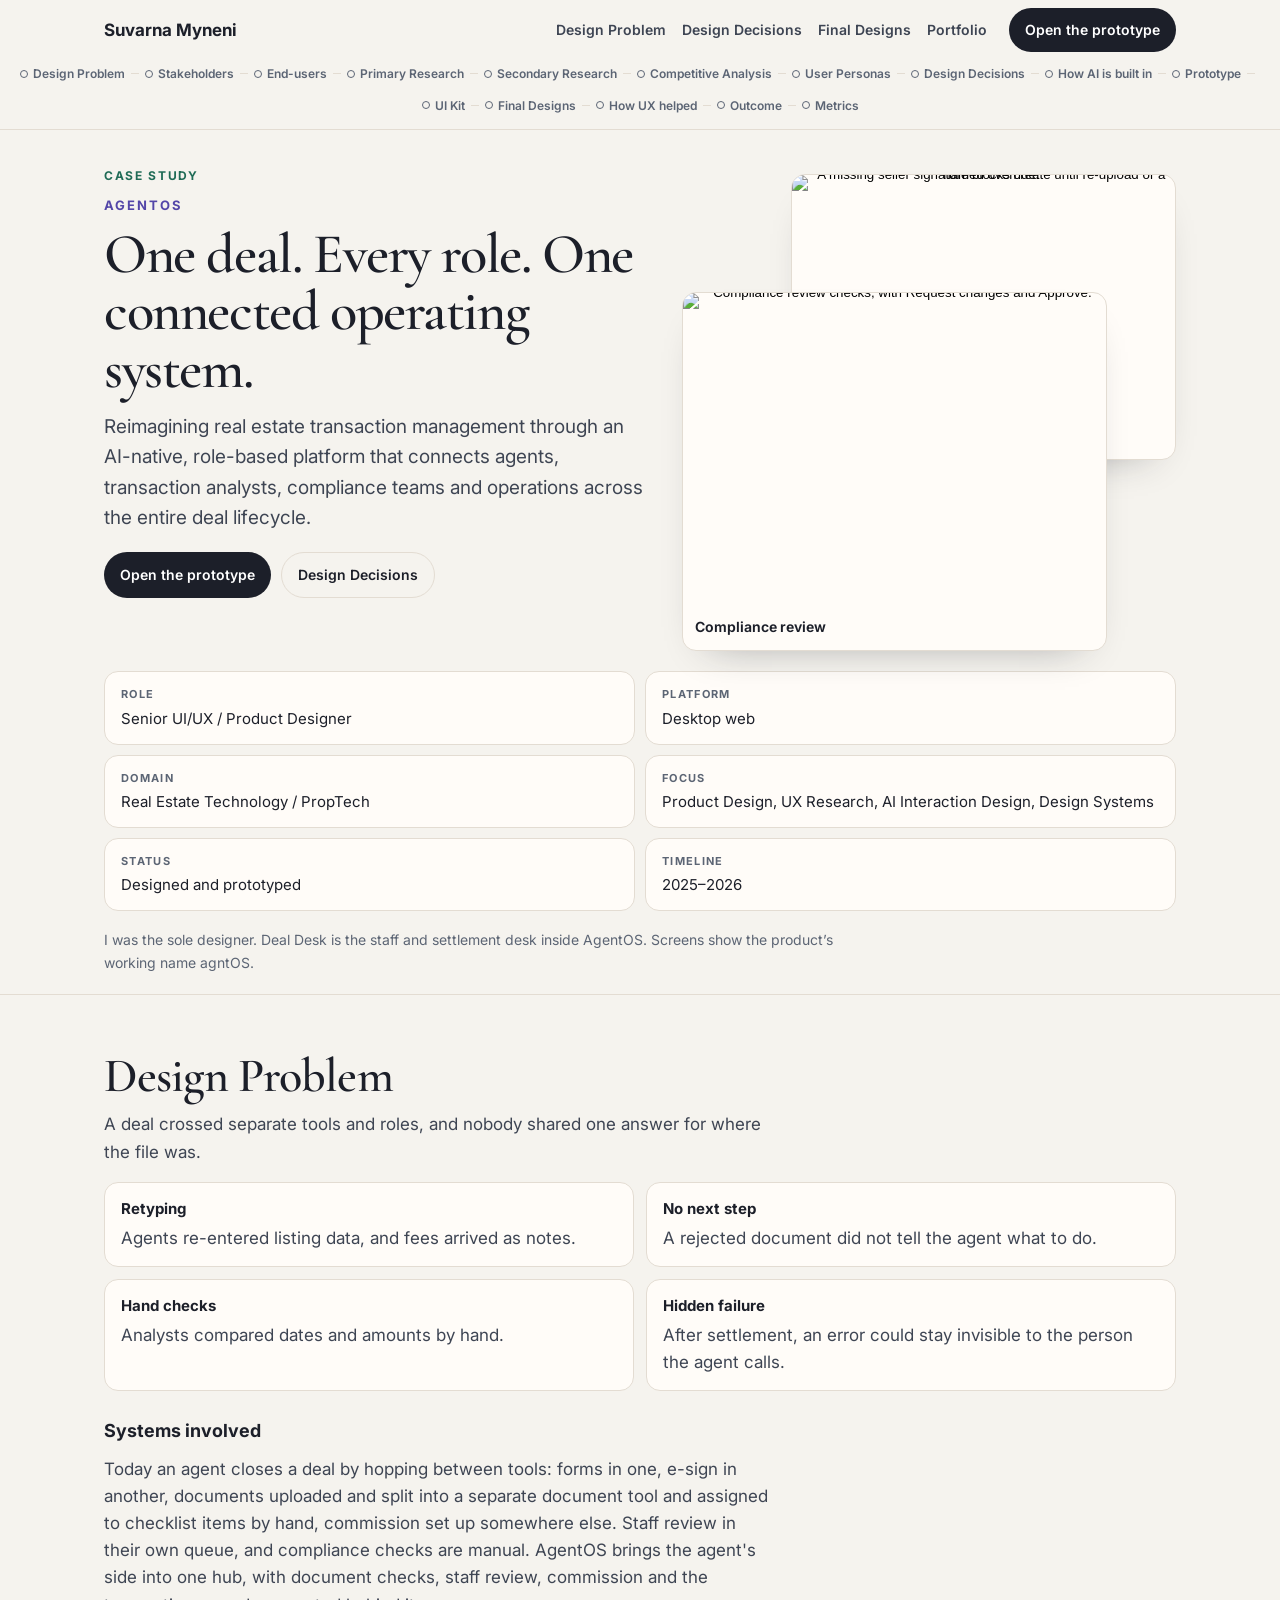
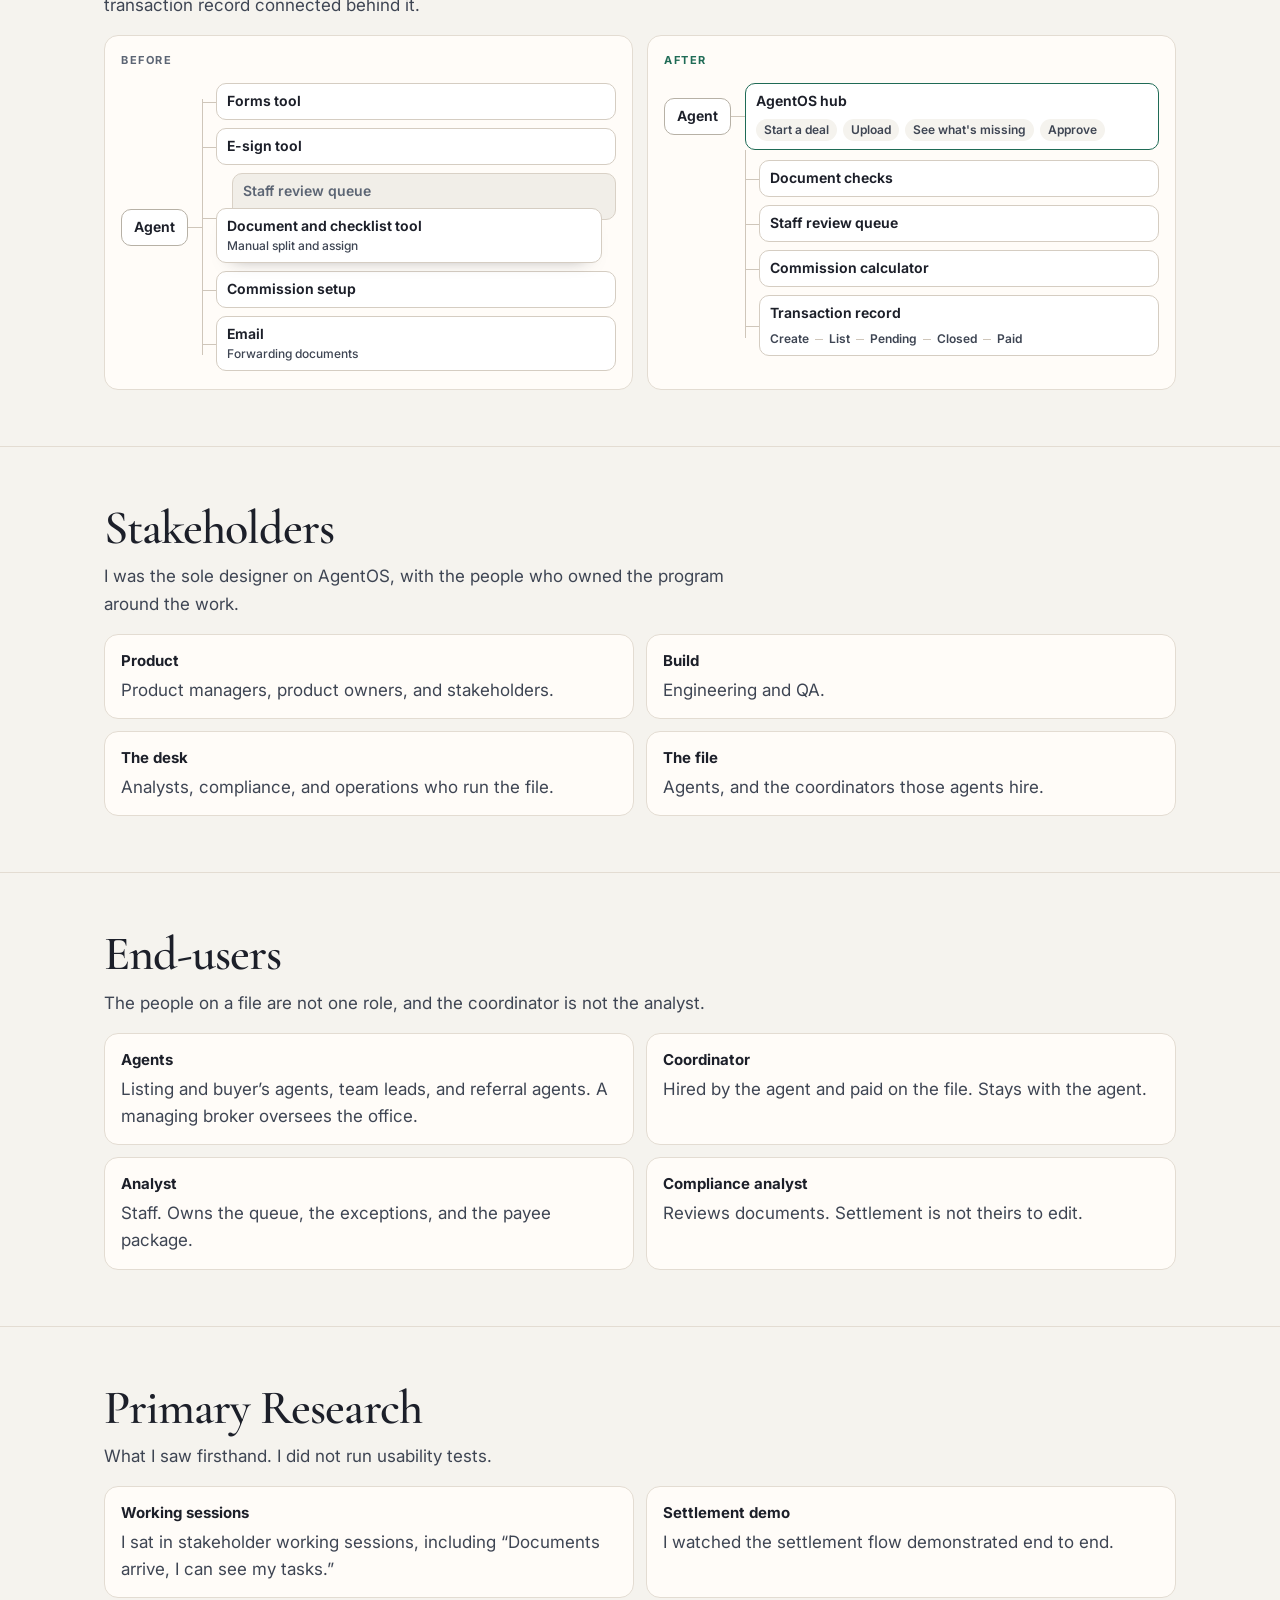
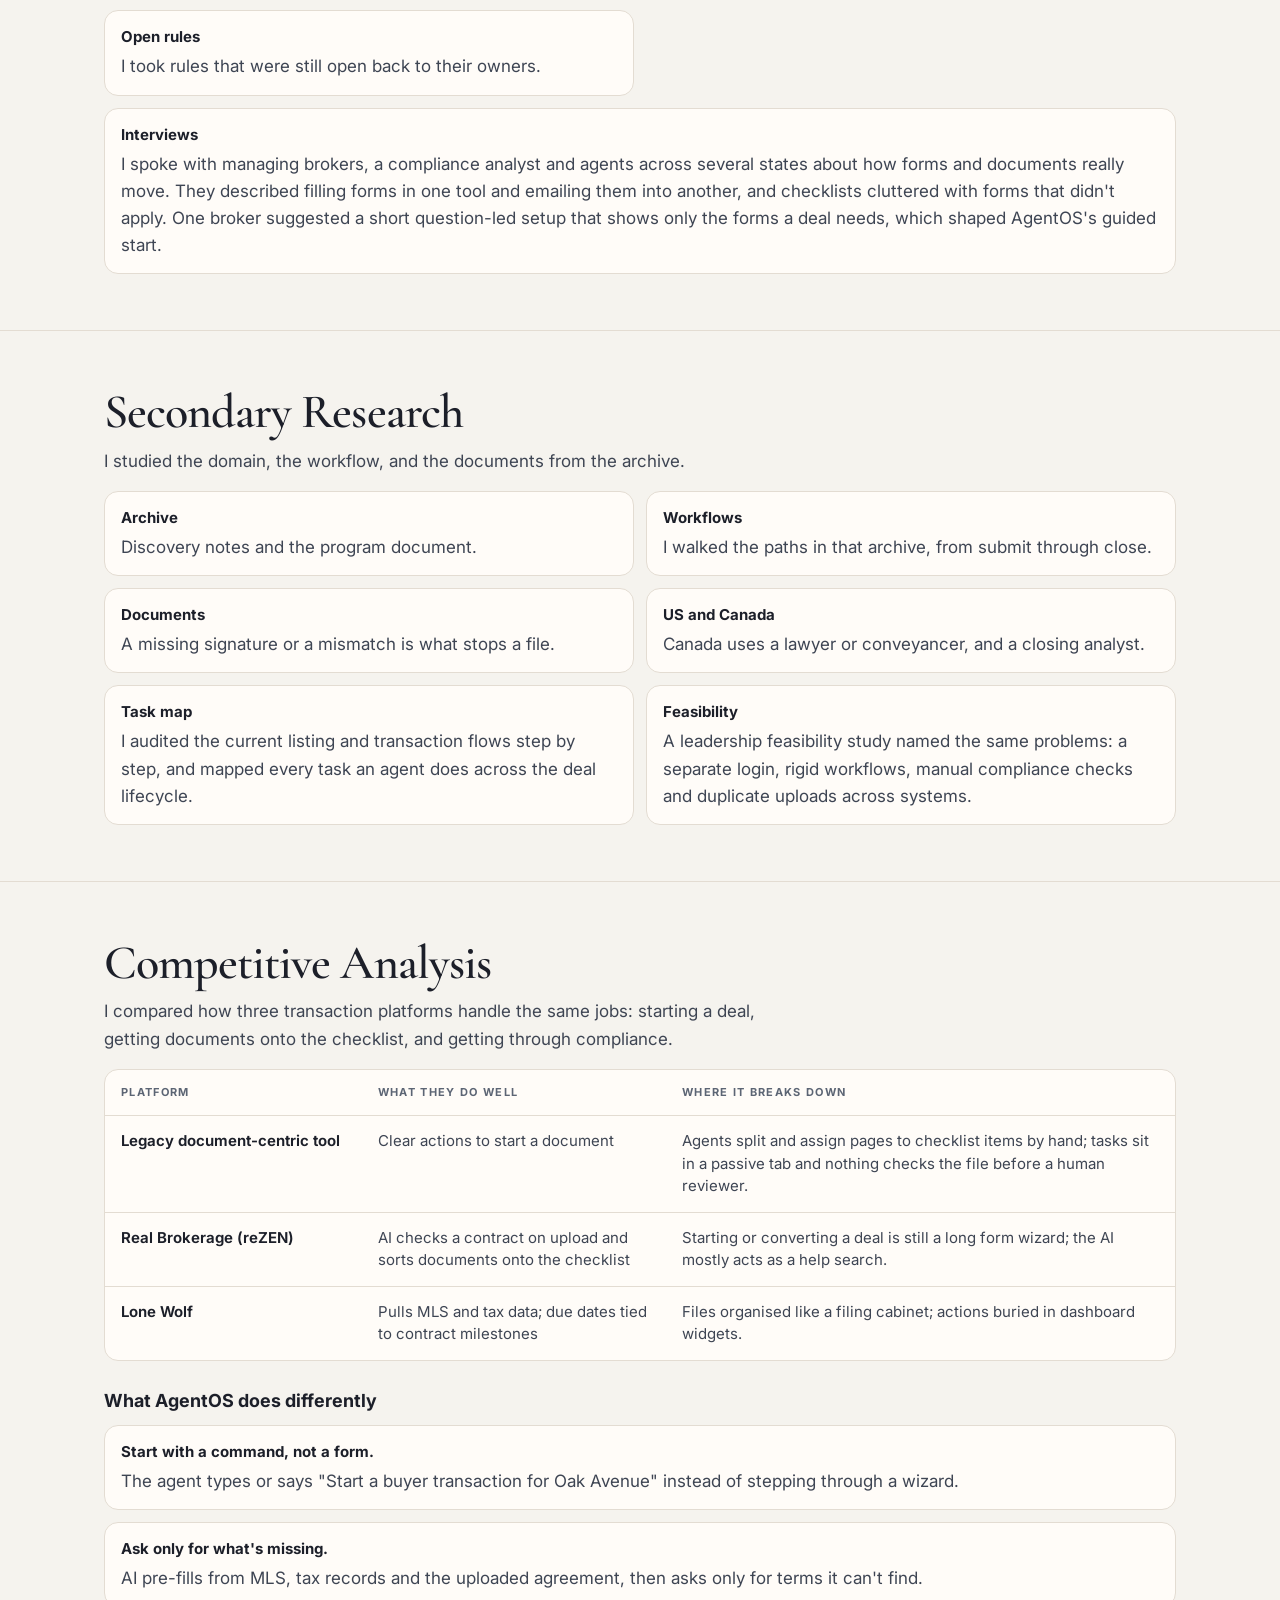
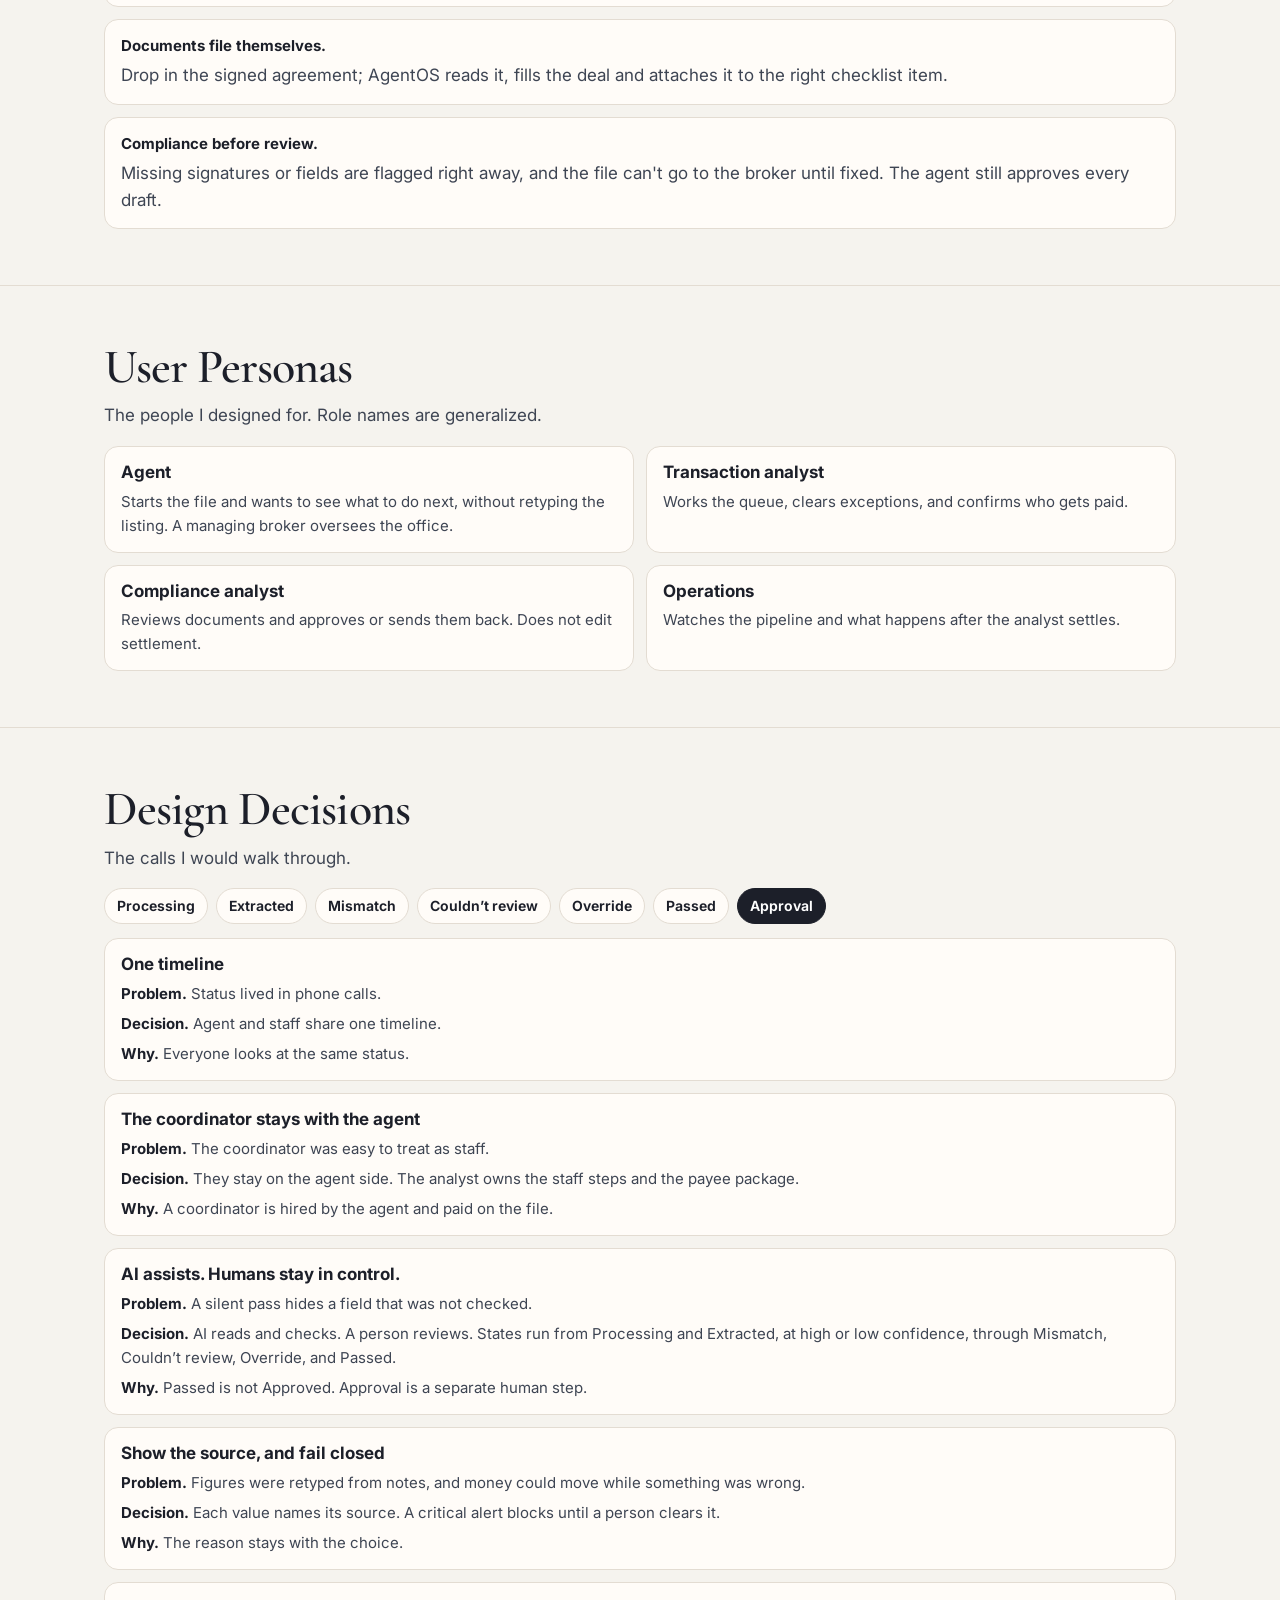
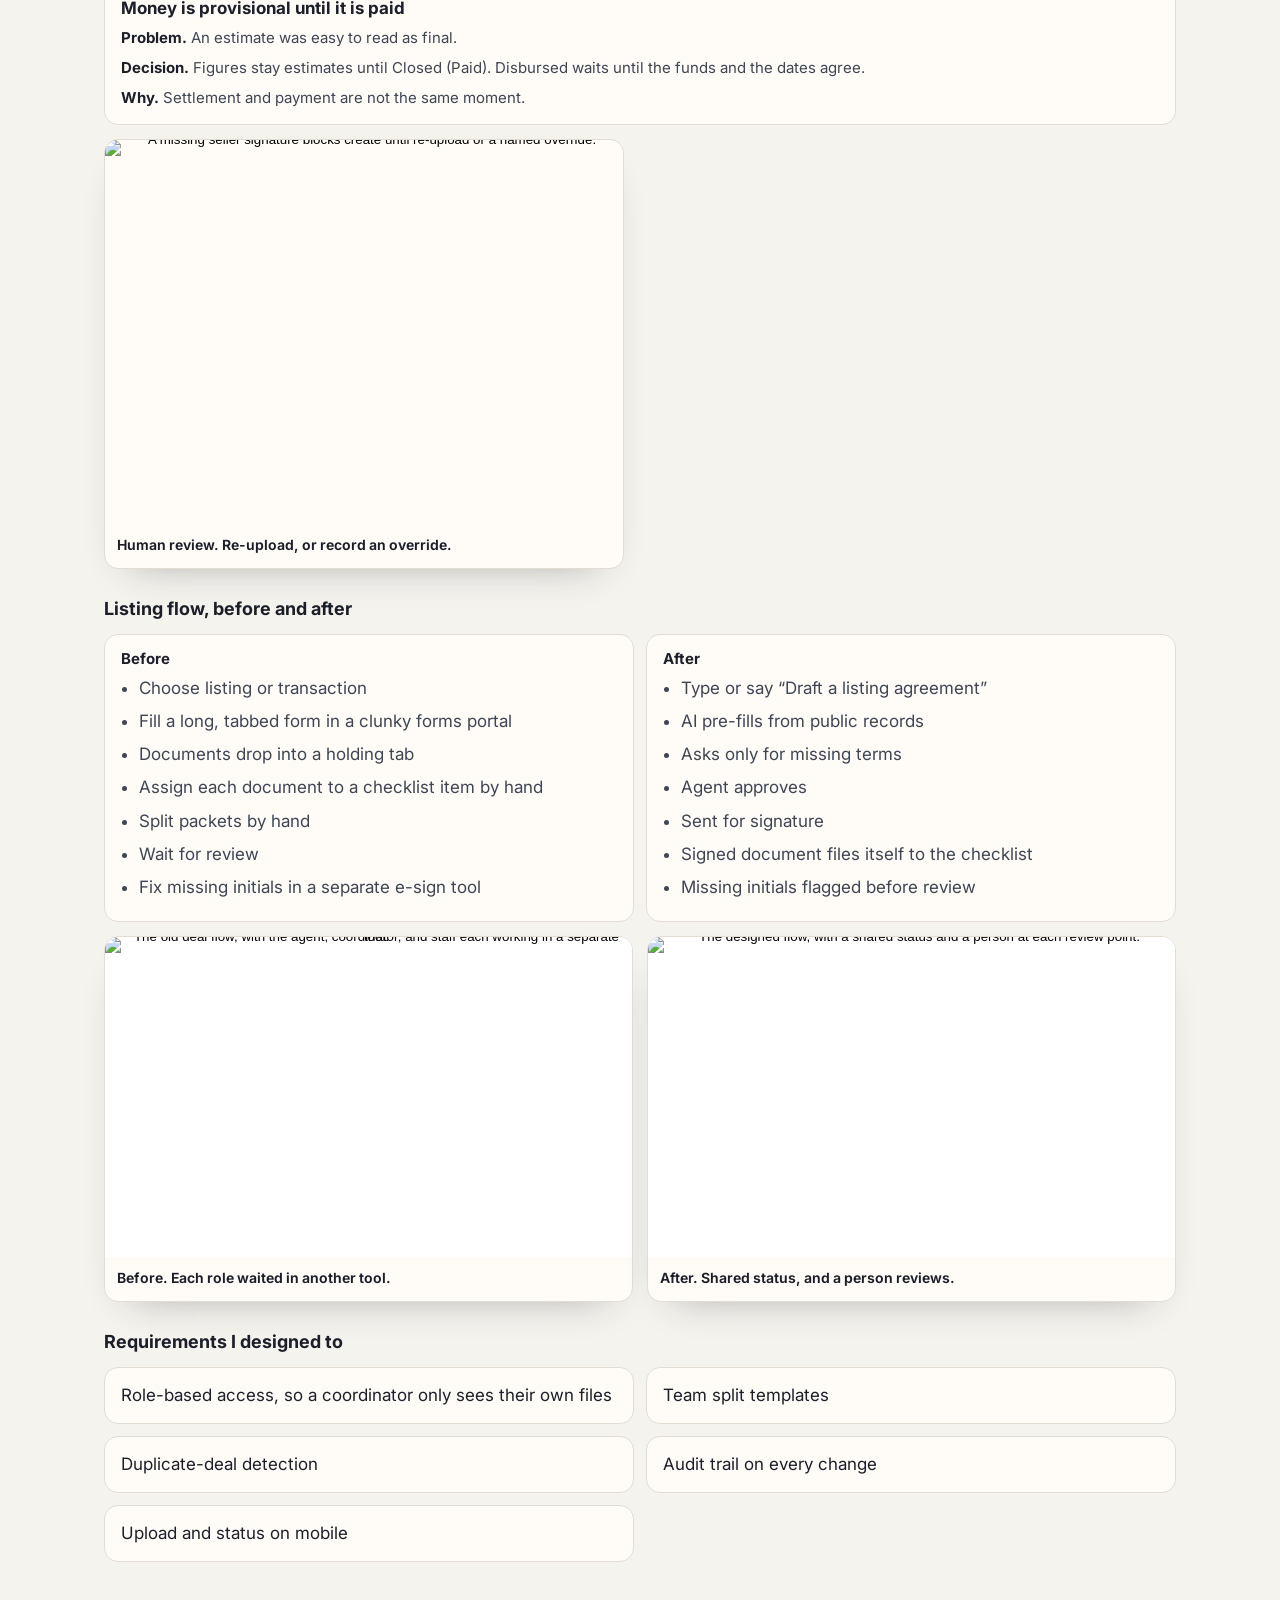
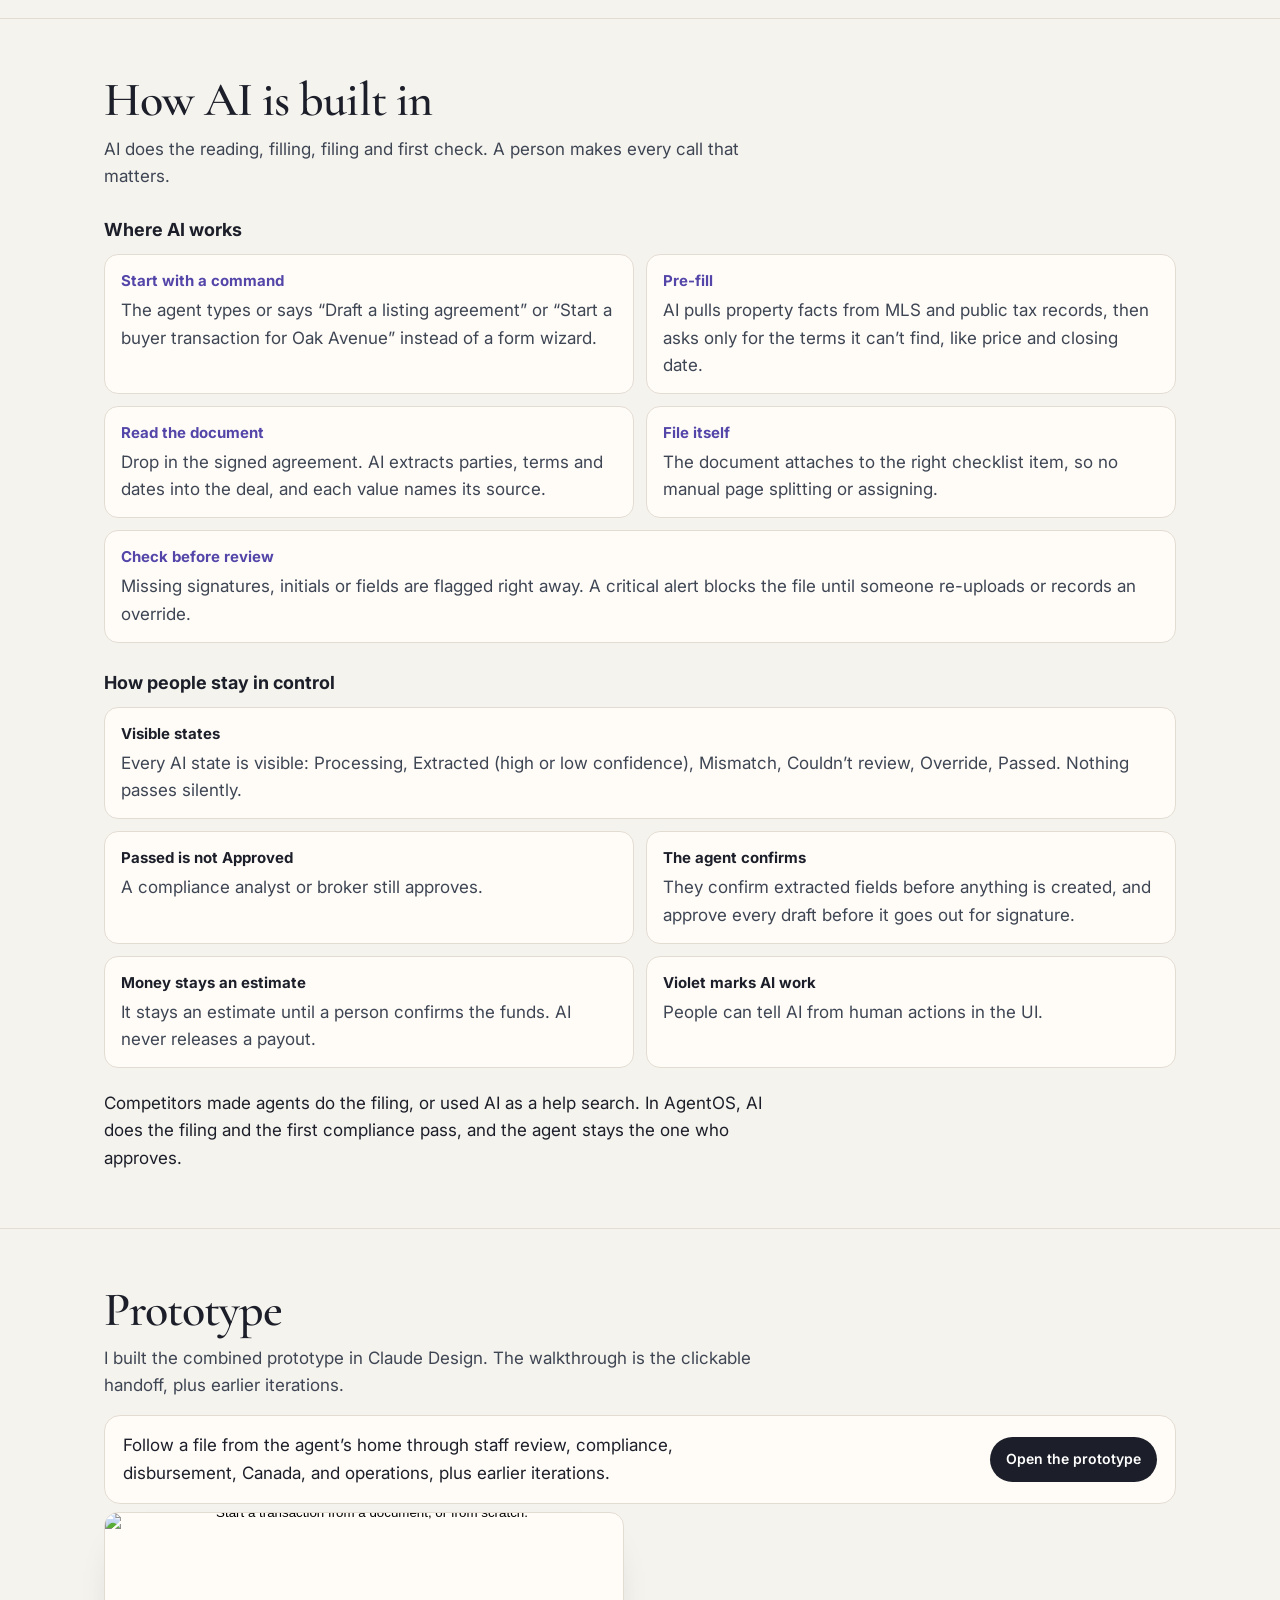
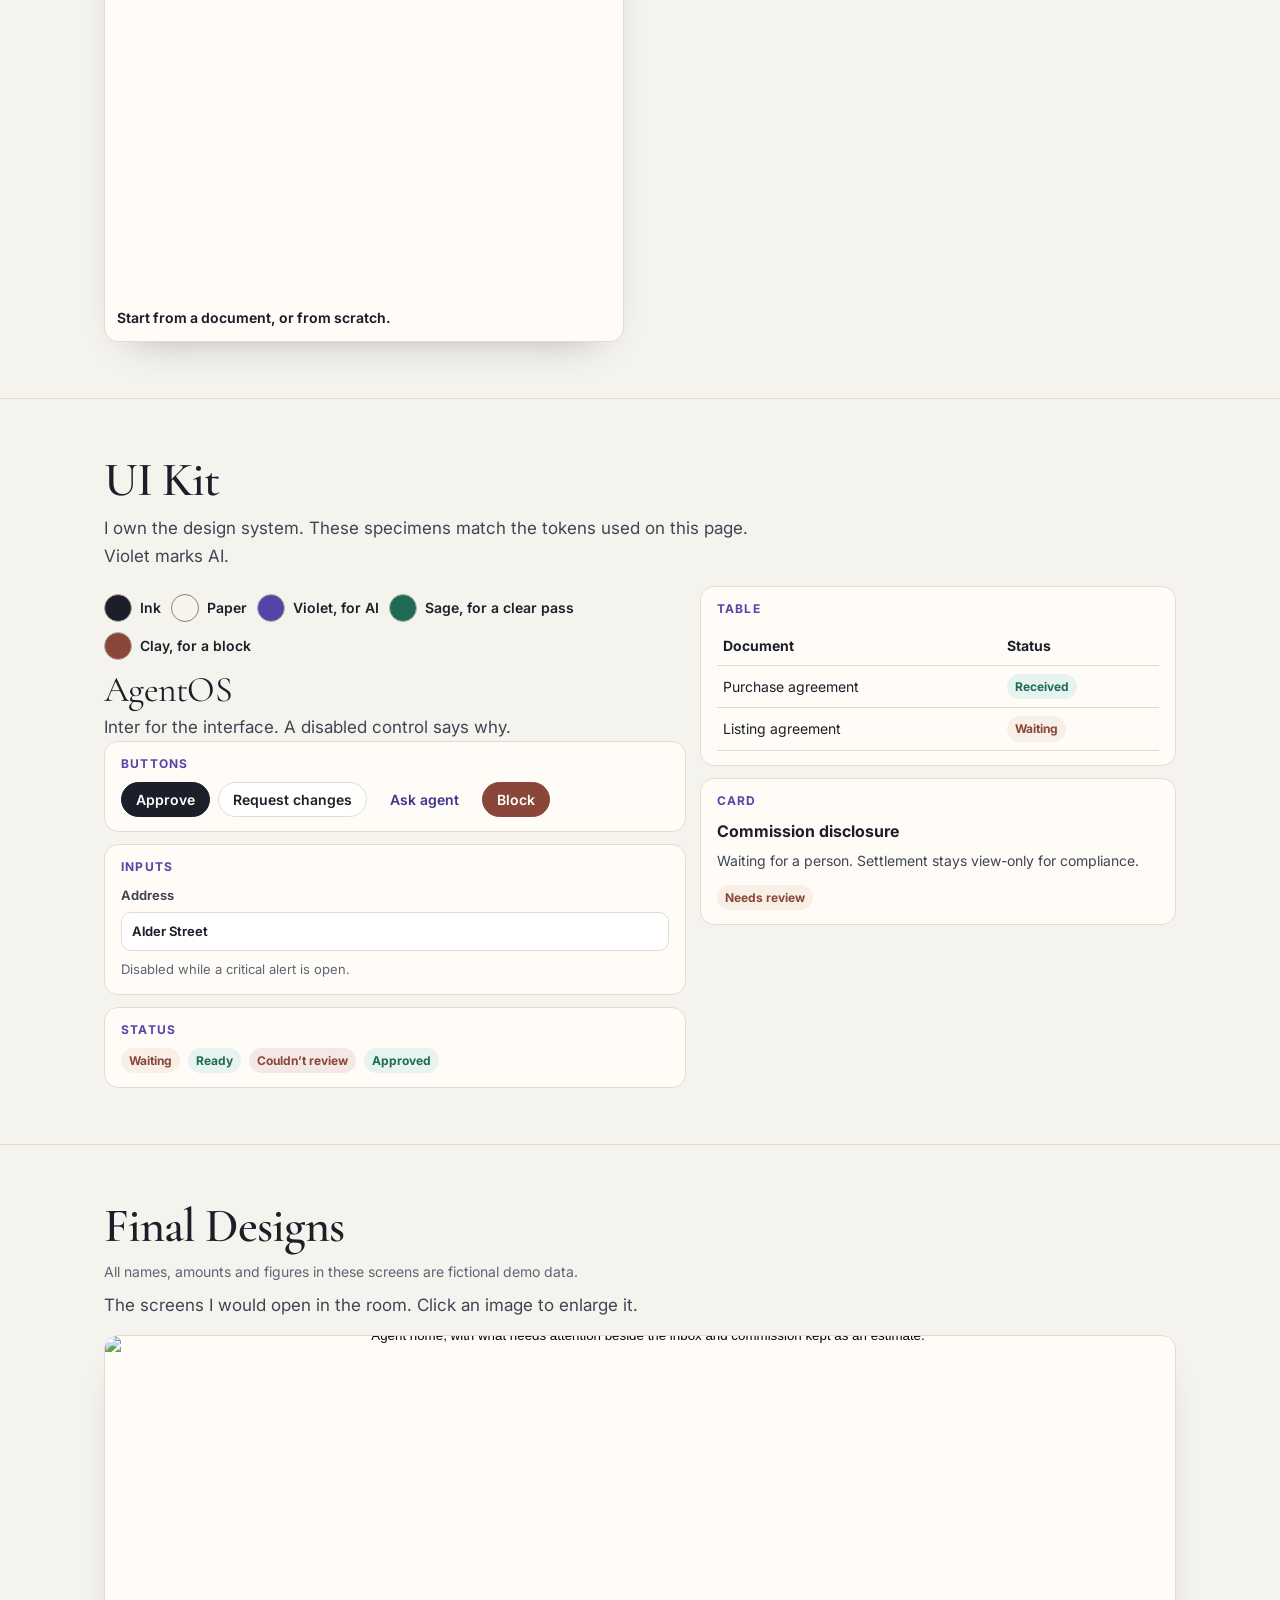
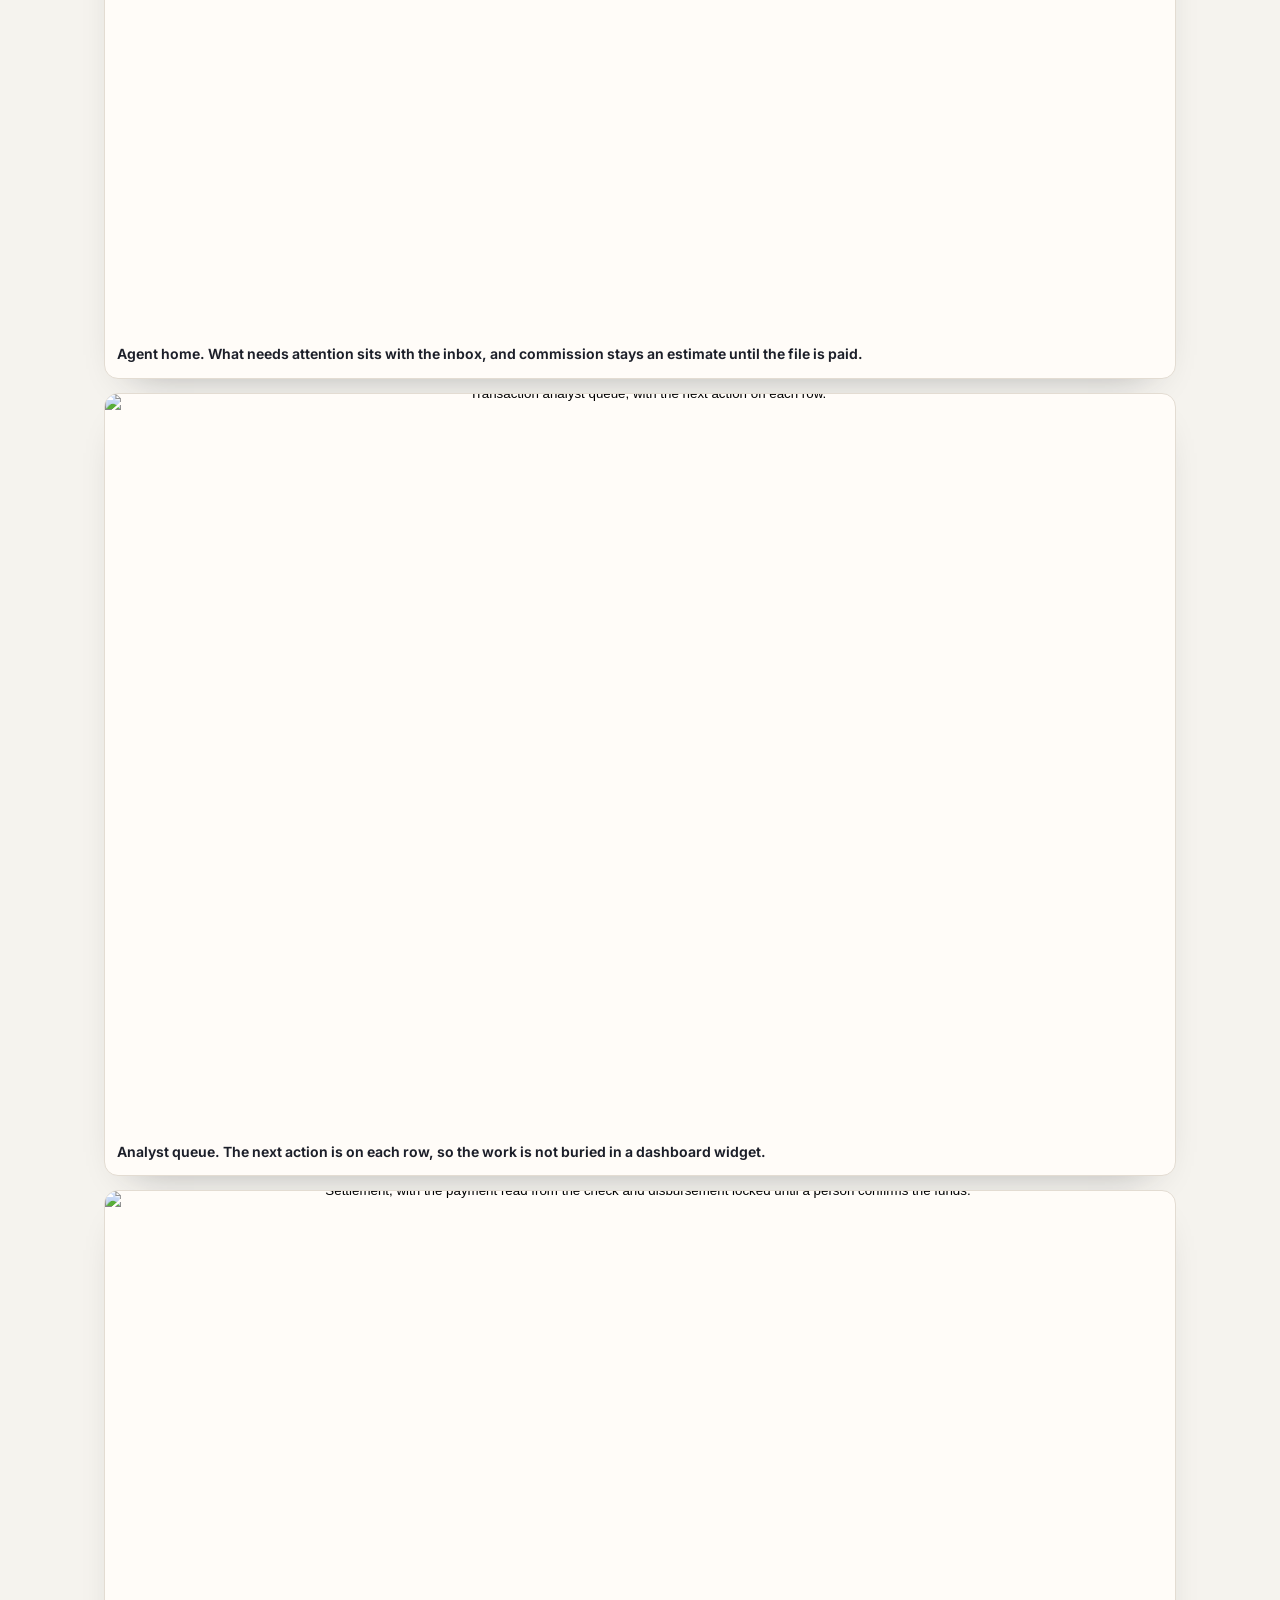
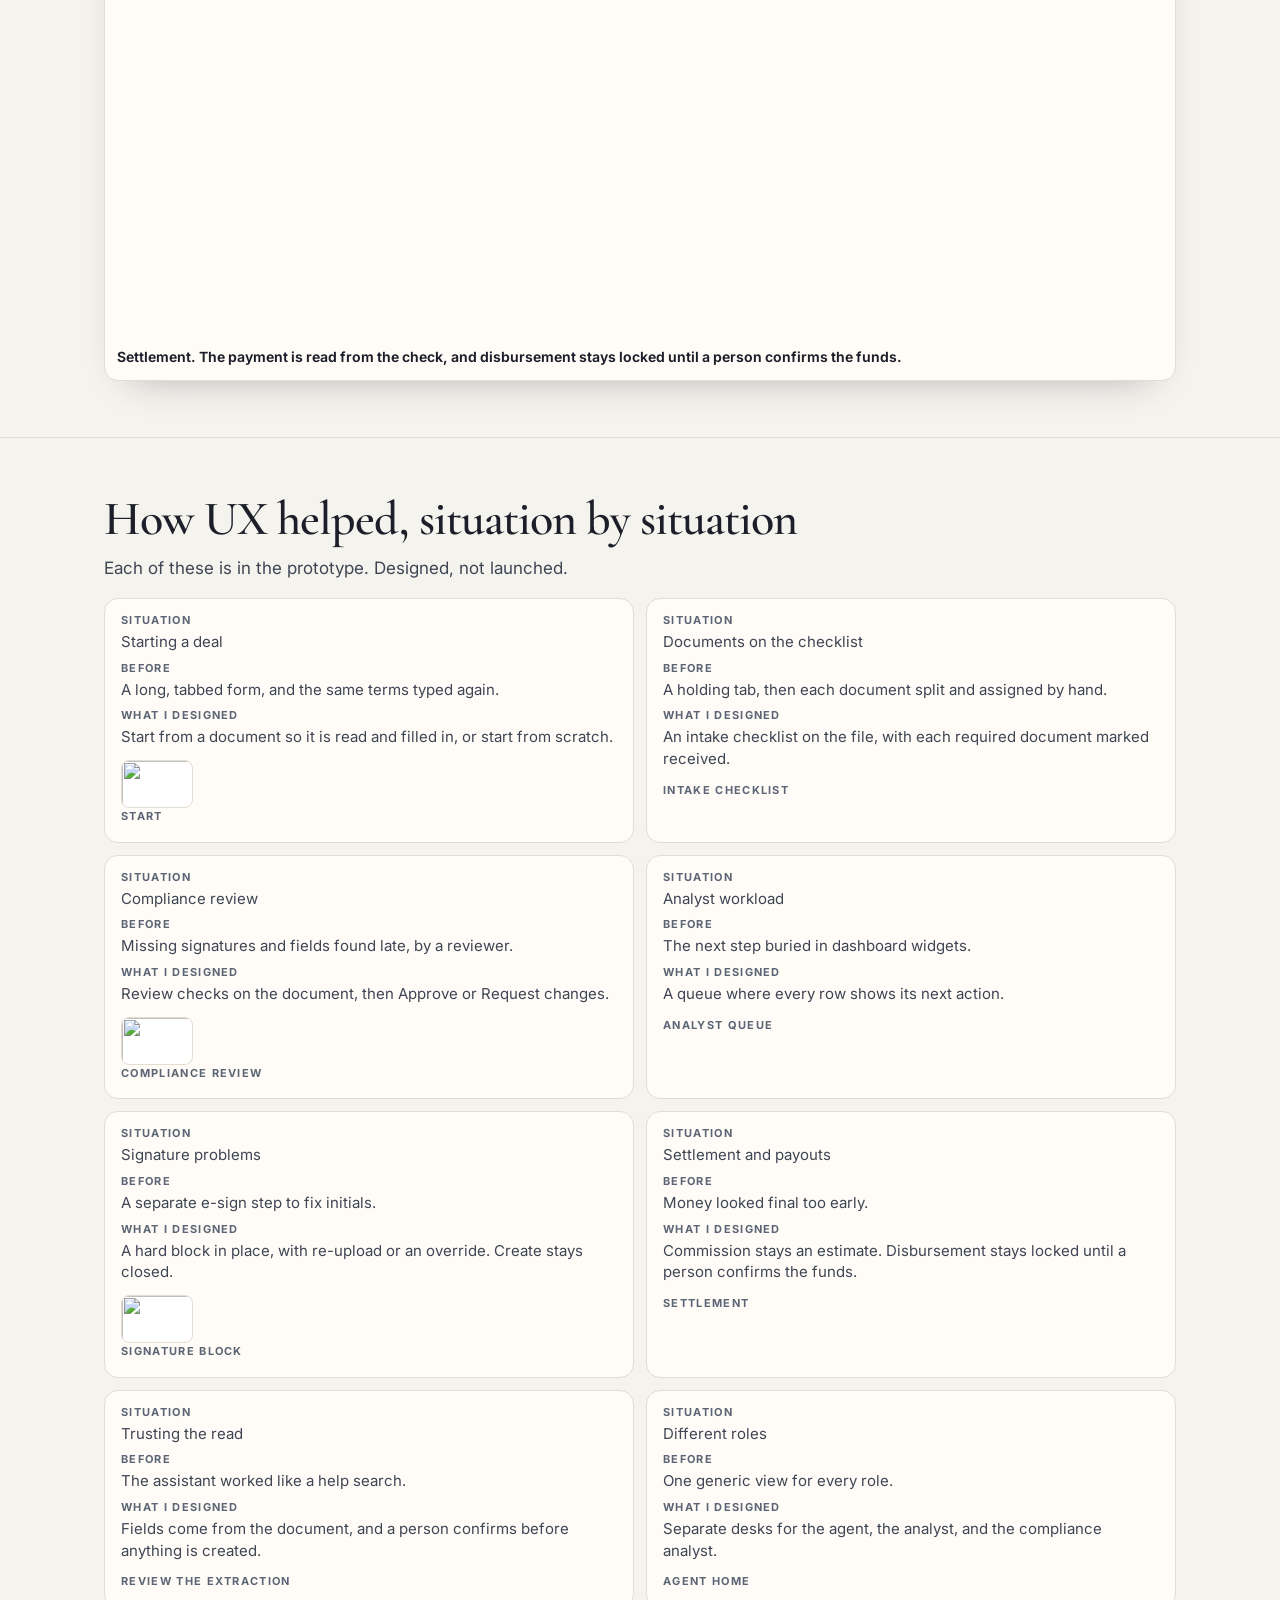
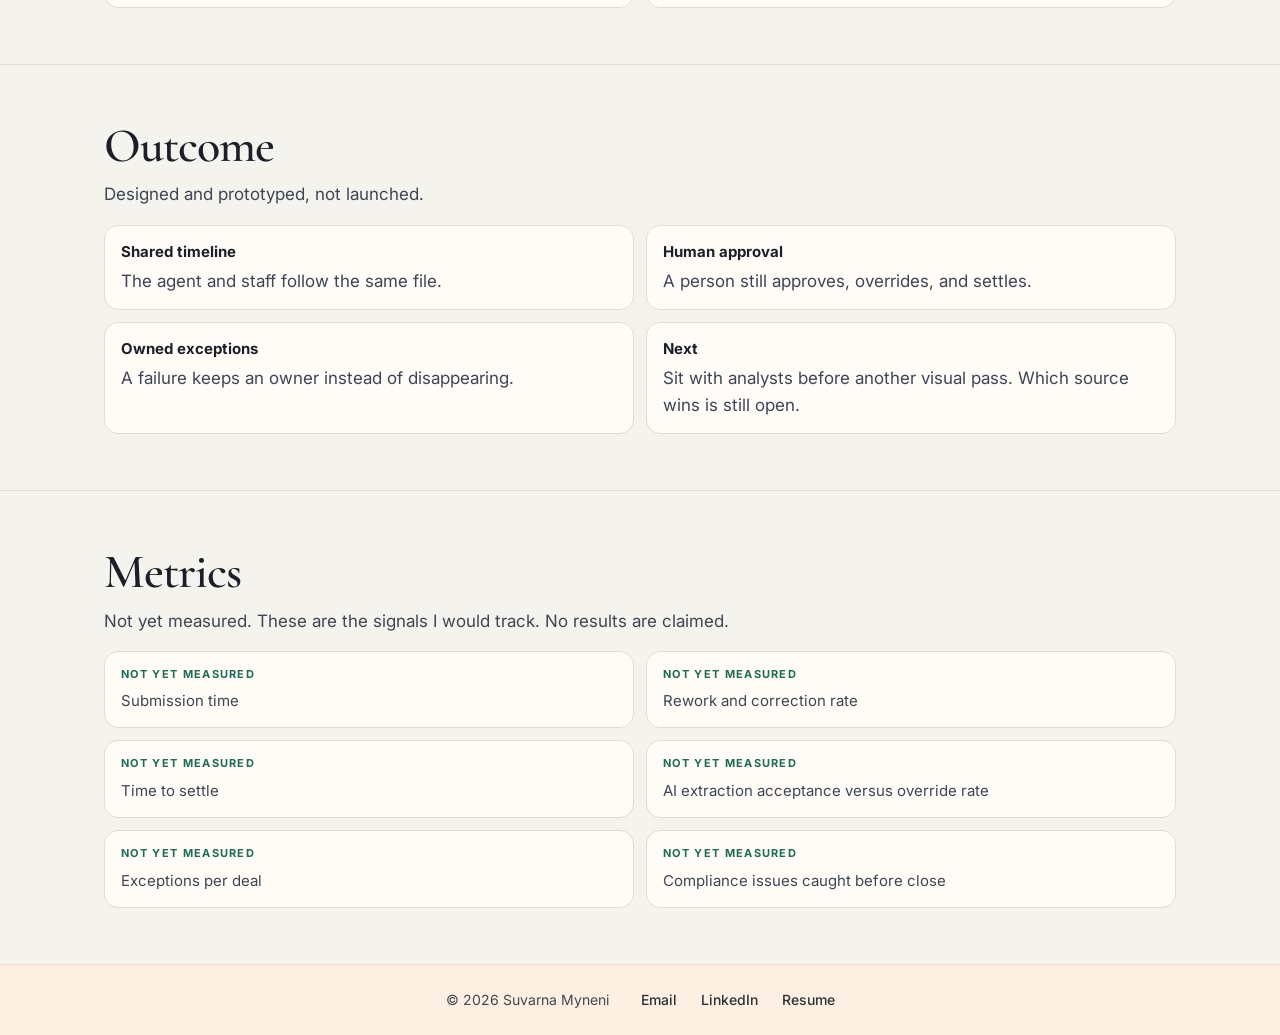
==== commit d2a7cb7a: "Add How AI is built in to the AgentOS case study Place a short section after Design Decisions, with " ====
--- a/agentos/index.html
+++ b/agentos/index.html
@@ -37,6 +37,7 @@
     <li><a href="#competitive-analysis"><i class="dot" aria-hidden="true"></i>Competitive Analysis</a></li>
     <li><a href="#user-personas"><i class="dot" aria-hidden="true"></i>User Personas</a></li>
     <li><a href="#design-decisions"><i class="dot" aria-hidden="true"></i>Design Decisions</a></li>
+    <li><a href="#how-ai-is-built-in"><i class="dot" aria-hidden="true"></i>How AI is built in</a></li>
     <li><a href="#prototype"><i class="dot" aria-hidden="true"></i>Prototype</a></li>
     <li><a href="#ui-kit"><i class="dot" aria-hidden="true"></i>UI Kit</a></li>
     <li><a href="#final-designs"><i class="dot" aria-hidden="true"></i>Final Designs</a></li>
@@ -373,6 +374,30 @@
       <li>Audit trail on every change</li>
       <li>Upload and status on mobile</li>
     </ul>
+  </div>
+</section>
+
+<section id="how-ai-is-built-in">
+  <div class="wrap">
+    <h2>How AI is built in</h2>
+    <p class="intro">AI does the reading, filling, filing and first check. A person makes every call that matters.</p>
+    <h3 class="subhead">Where AI works</h3>
+    <ul class="points ai">
+      <li><strong>Start with a command</strong> The agent types or says “Draft a listing agreement” or “Start a buyer transaction for Oak Avenue” instead of a form wizard.</li>
+      <li><strong>Pre-fill</strong> AI pulls property facts from MLS and public tax records, then asks only for the terms it can’t find, like price and closing date.</li>
+      <li><strong>Read the document</strong> Drop in the signed agreement. AI extracts parties, terms and dates into the deal, and each value names its source.</li>
+      <li><strong>File itself</strong> The document attaches to the right checklist item, so no manual page splitting or assigning.</li>
+      <li class="span"><strong>Check before review</strong> Missing signatures, initials or fields are flagged right away. A critical alert blocks the file until someone re-uploads or records an override.</li>
+    </ul>
+    <h3 class="subhead">How people stay in control</h3>
+    <ul class="points">
+      <li class="span"><strong>Visible states</strong> Every AI state is visible: Processing, Extracted (high or low confidence), Mismatch, Couldn’t review, Override, Passed. Nothing passes silently.</li>
+      <li><strong>Passed is not Approved</strong> A compliance analyst or broker still approves.</li>
+      <li><strong>The agent confirms</strong> They confirm extracted fields before anything is created, and approve every draft before it goes out for signature.</li>
+      <li><strong>Money stays an estimate</strong> It stays an estimate until a person confirms the funds. AI never releases a payout.</li>
+      <li><strong>Violet marks AI work</strong> People can tell AI from human actions in the UI.</li>
+    </ul>
+    <p class="intro closer">Competitors made agents do the filing, or used AI as a help search. In AgentOS, AI does the filing and the first compliance pass, and the agent stays the one who approves.</p>
   </div>
 </section>
 
--- a/agentos/style.css
+++ b/agentos/style.css
@@ -129,6 +129,8 @@
 .matrix tr:last-child td{border-bottom:0}
 h3.subhead{margin:28px 0 12px;font-size:18px}
 .points.differs{grid-template-columns:1fr}
+#how-ai-is-built-in .points.ai strong{color:var(--violet)}
+#how-ai-is-built-in .closer{color:var(--ink);margin-top:22px;margin-bottom:0}
 .points li.span{grid-column:1 / -1}
 .points.reqs li{color:var(--ink)}
 .sys{
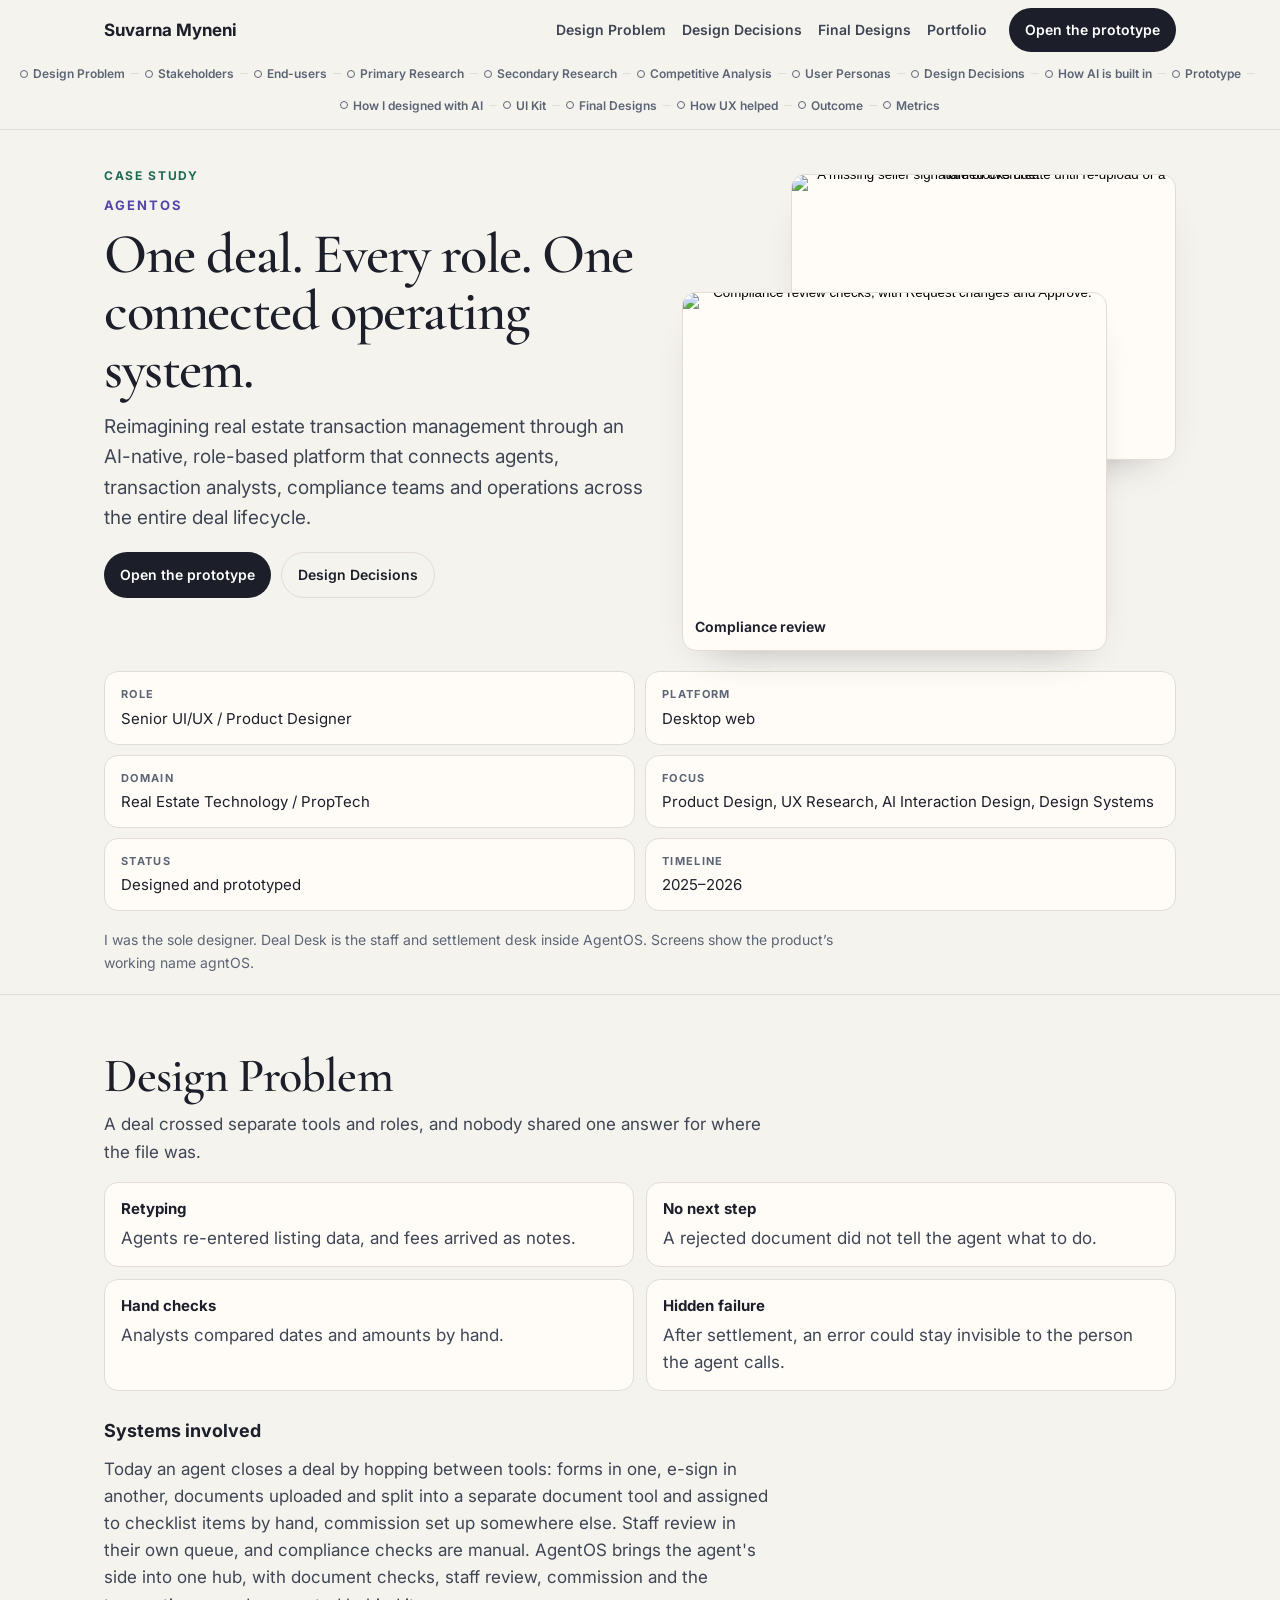
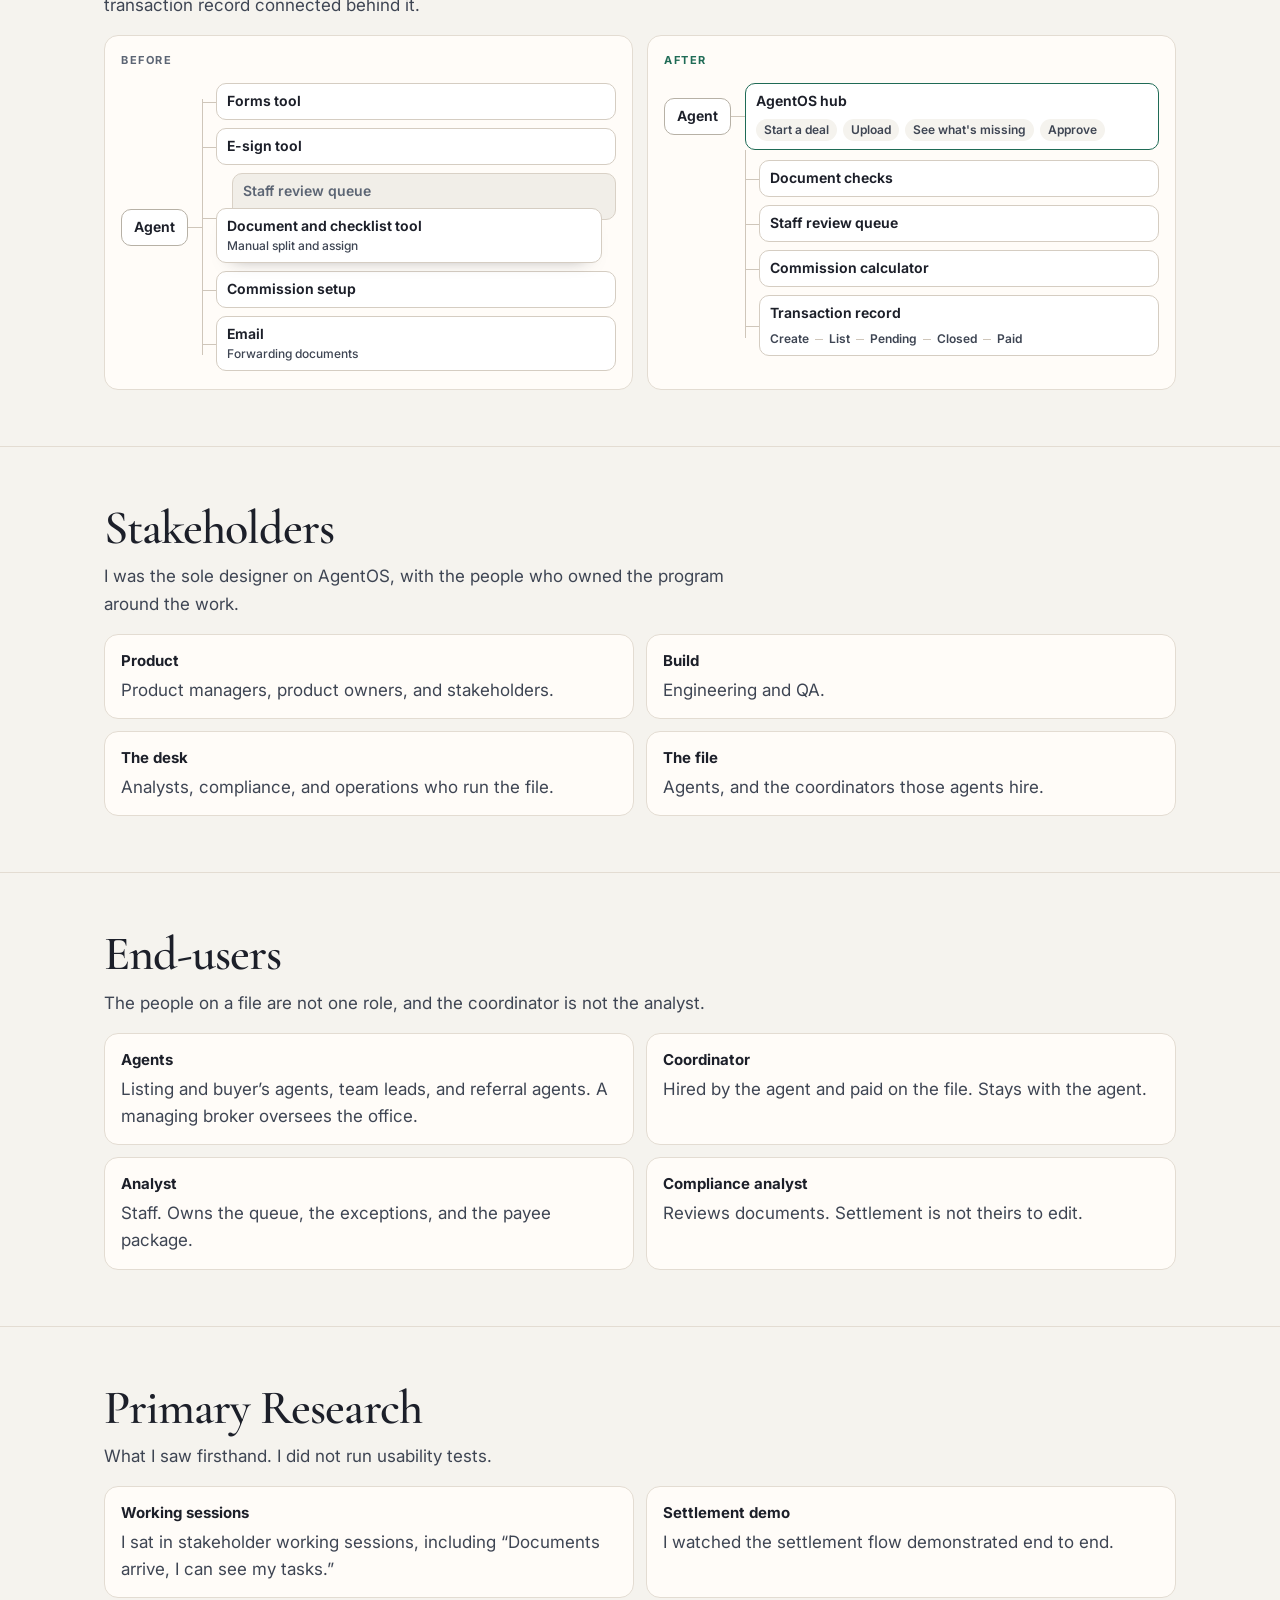
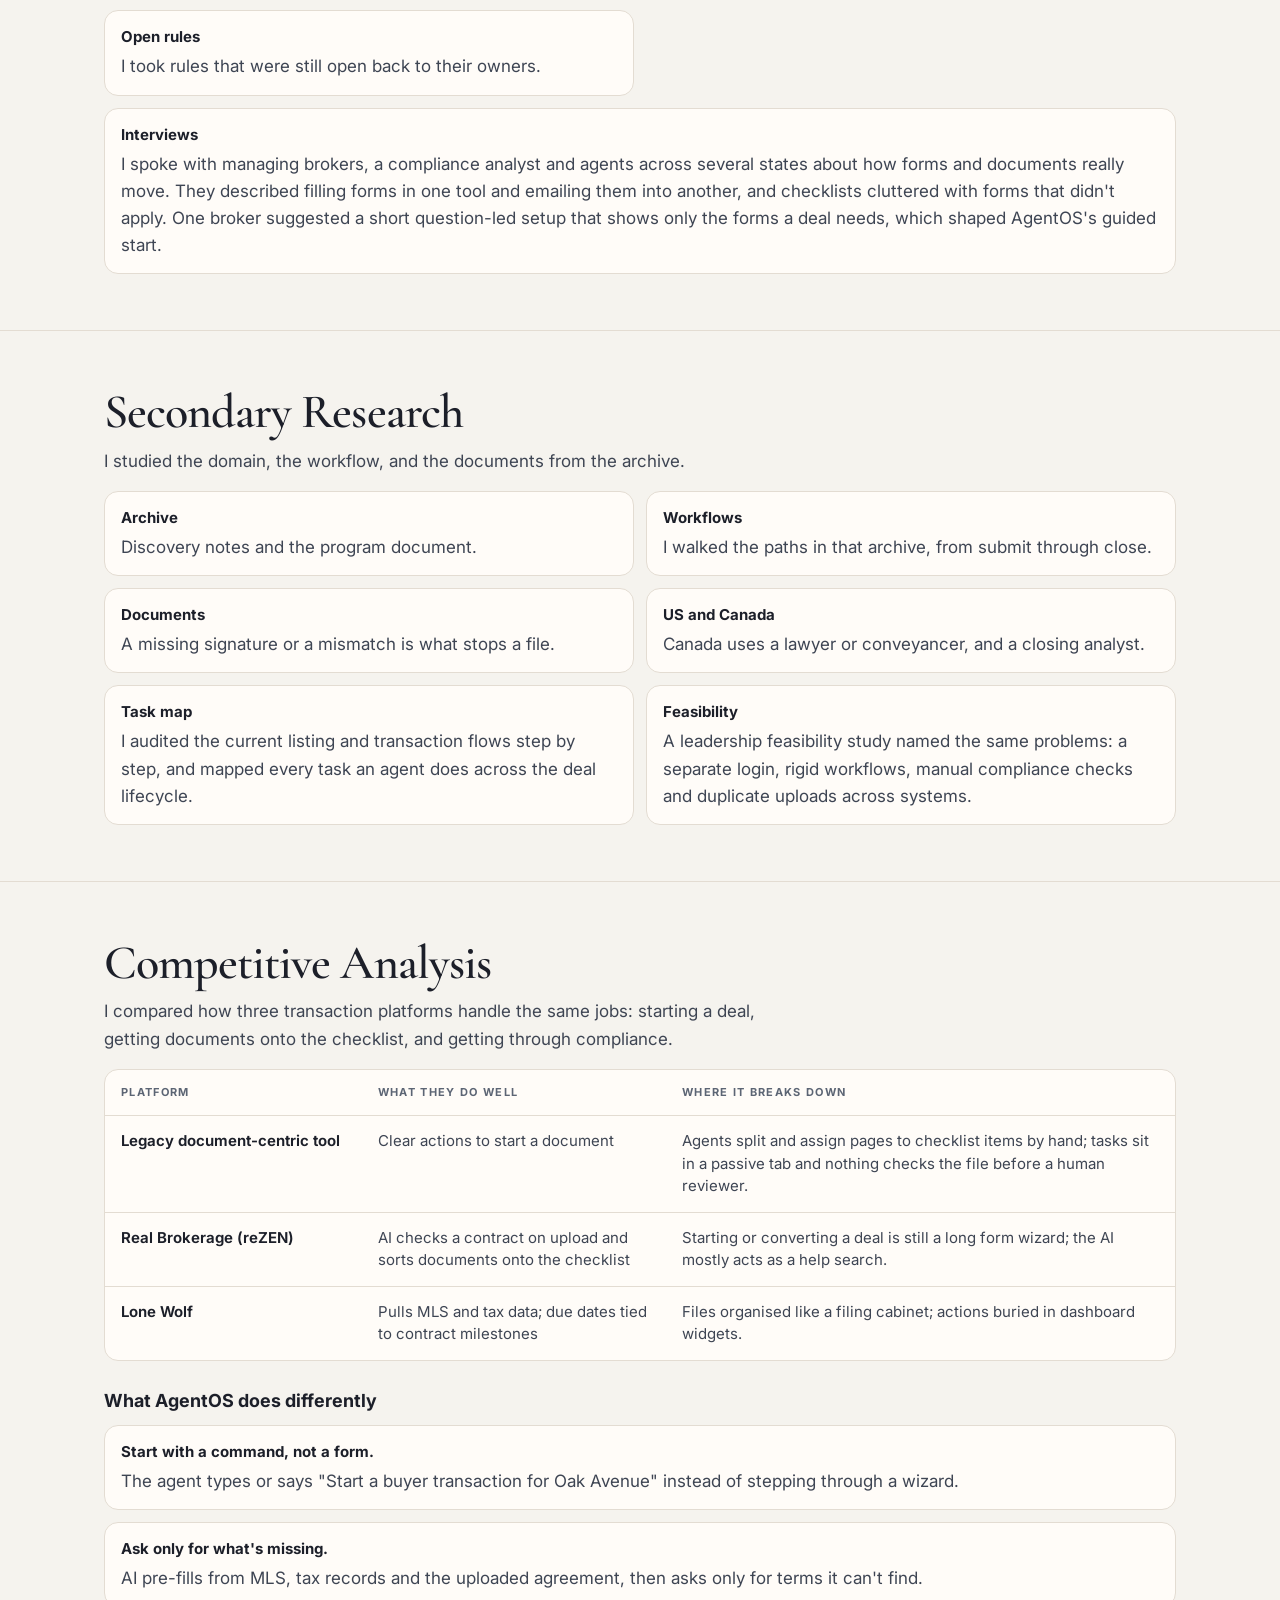
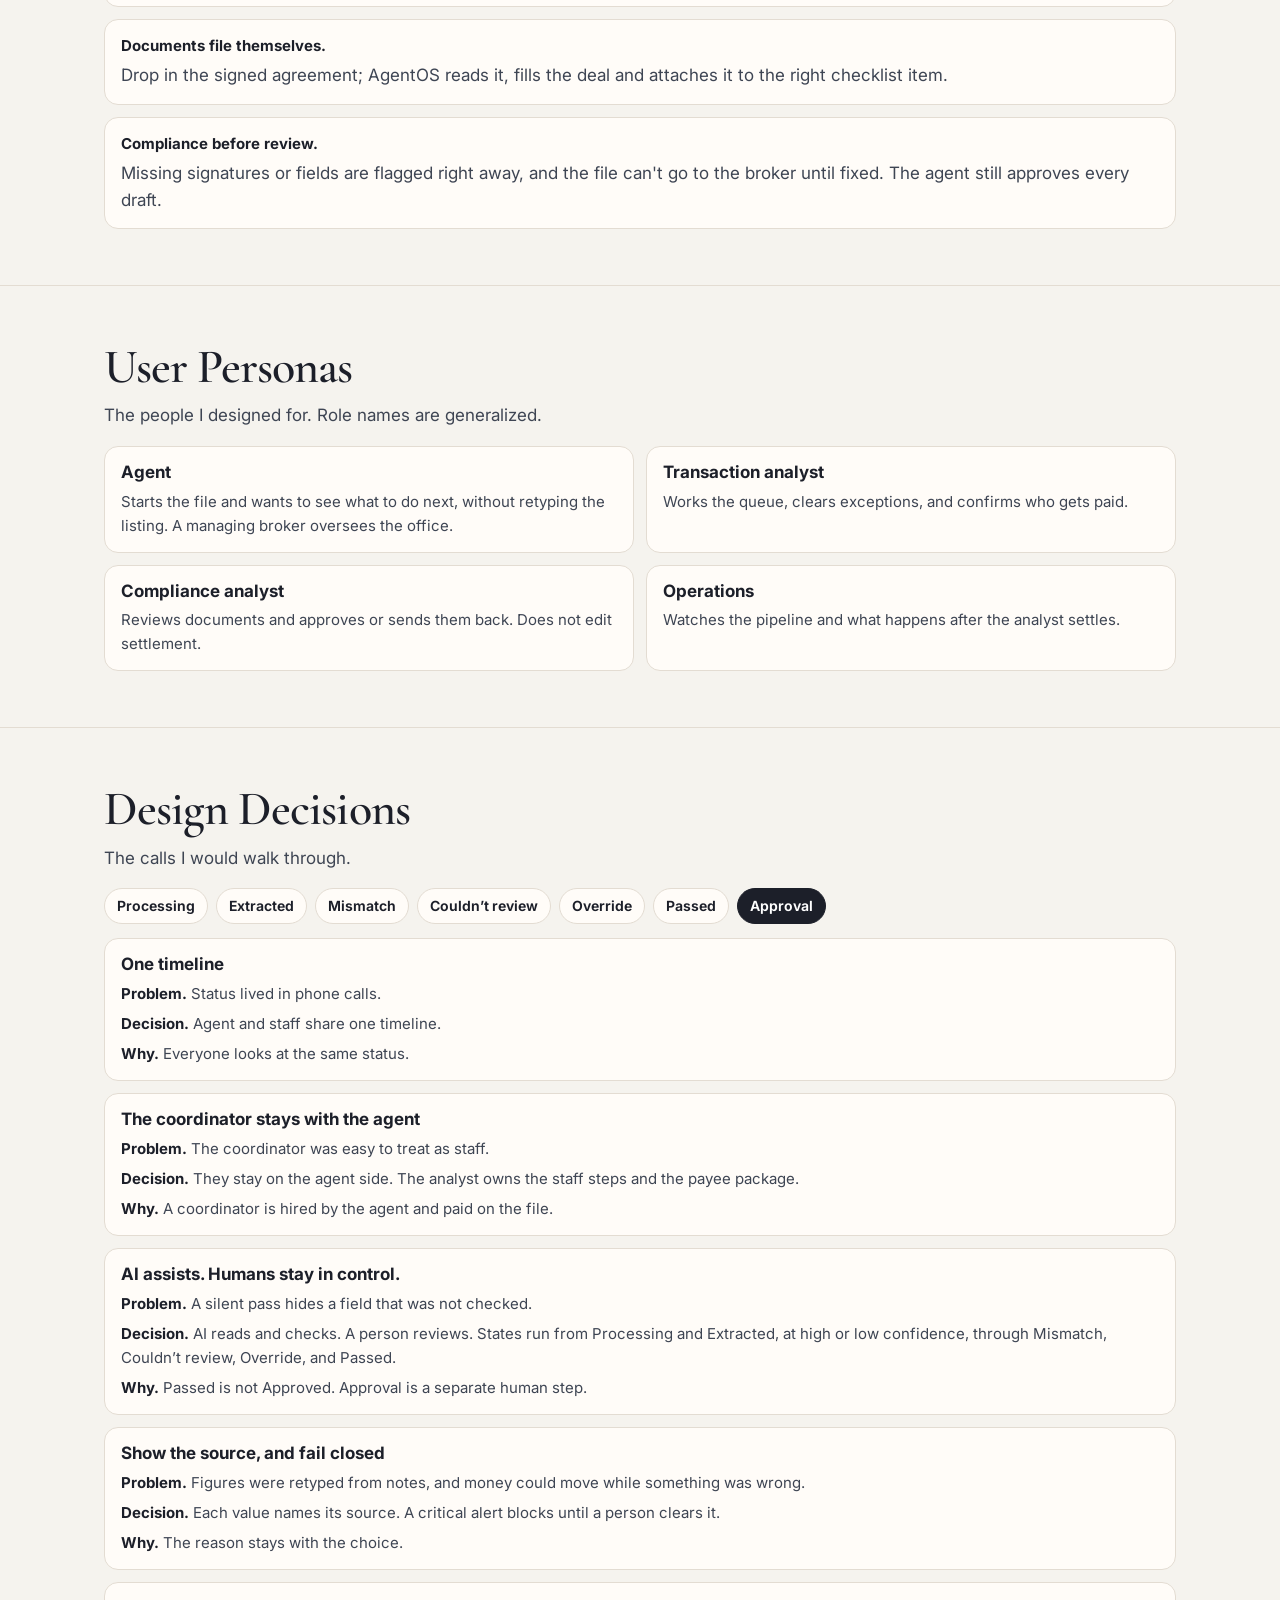
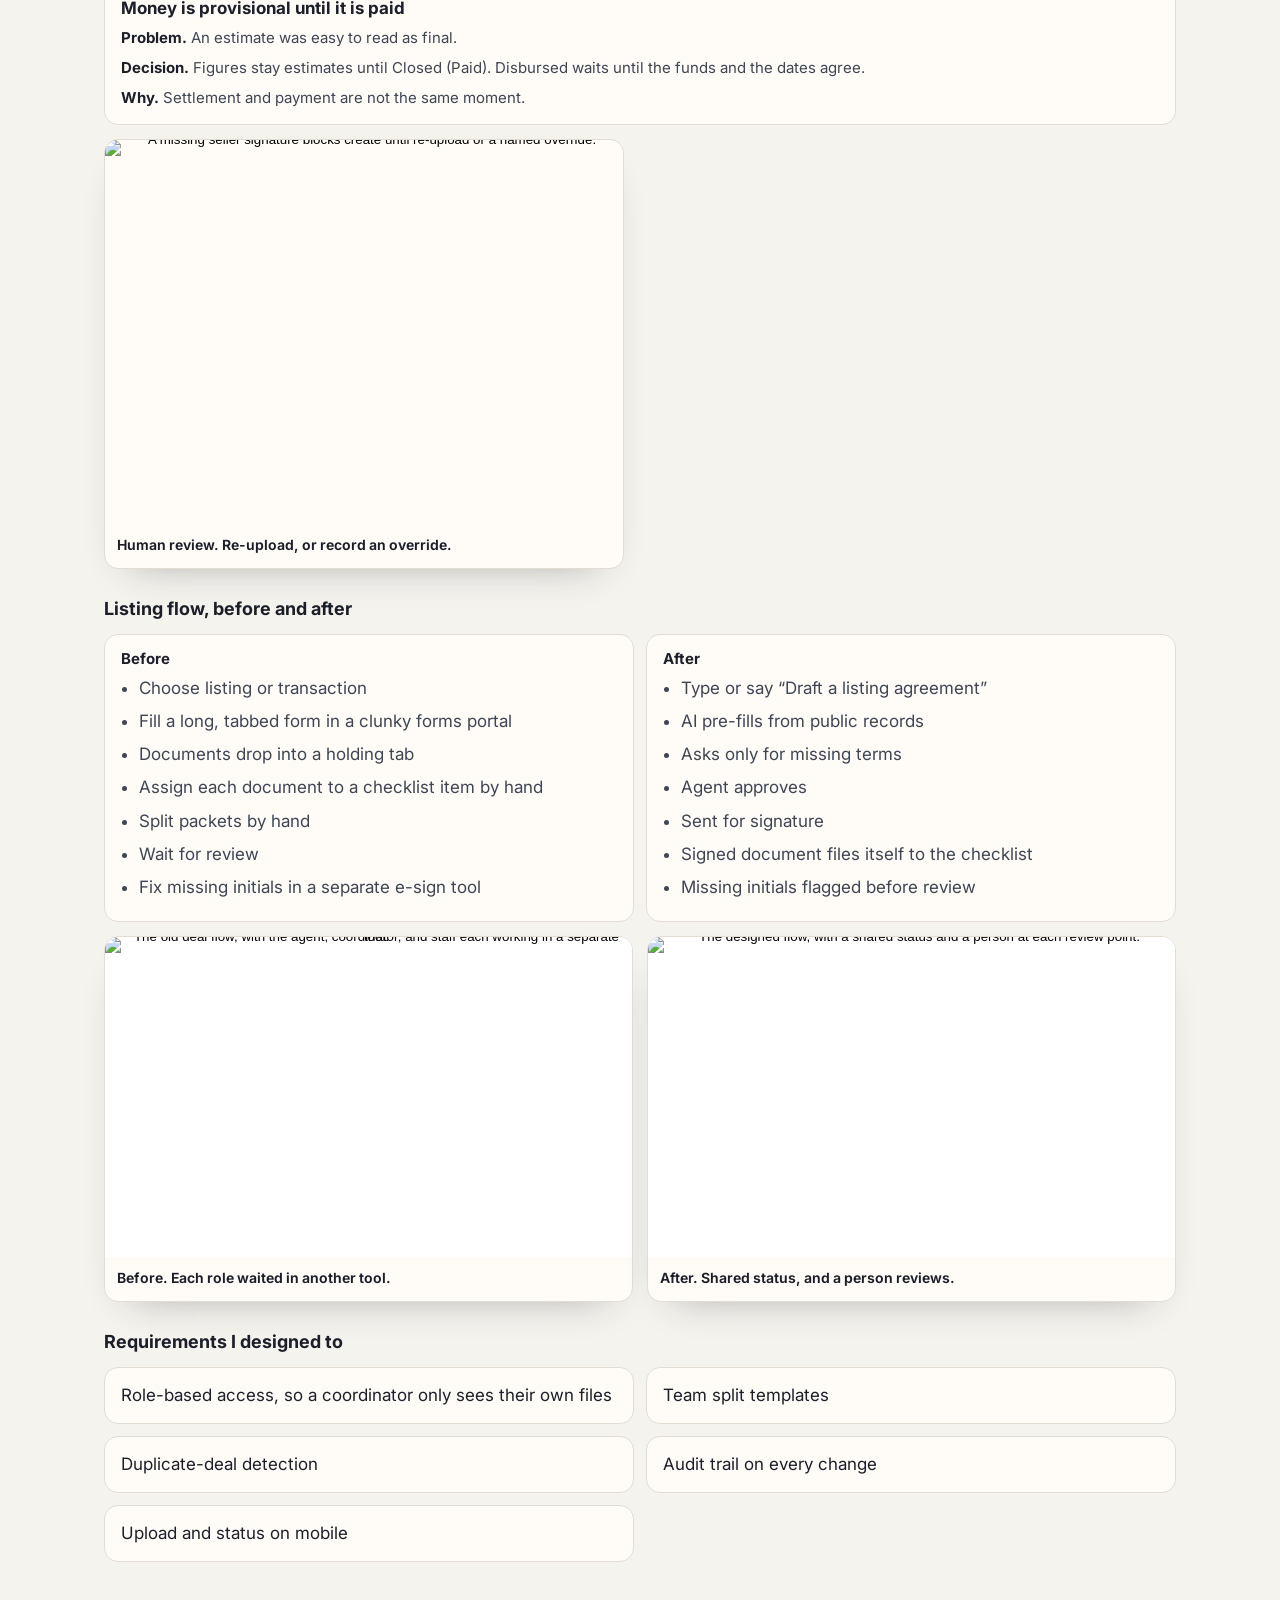
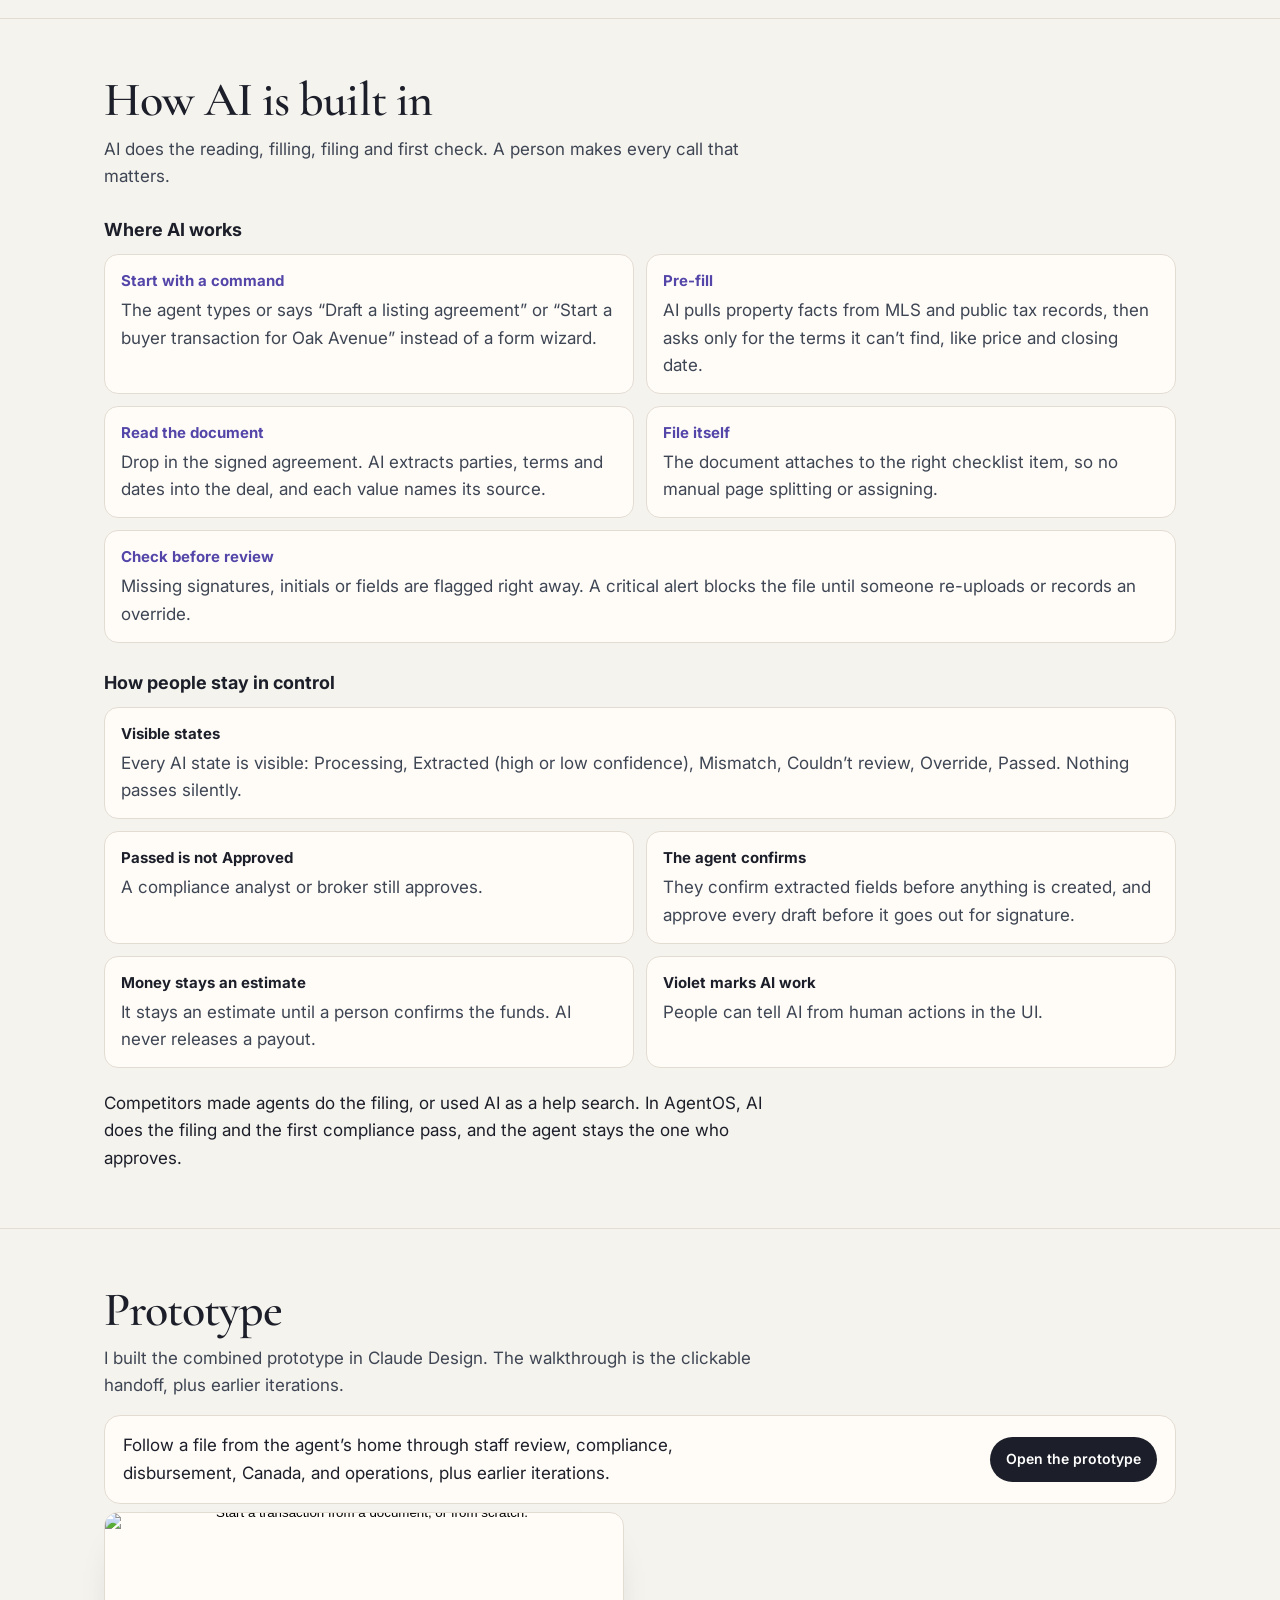
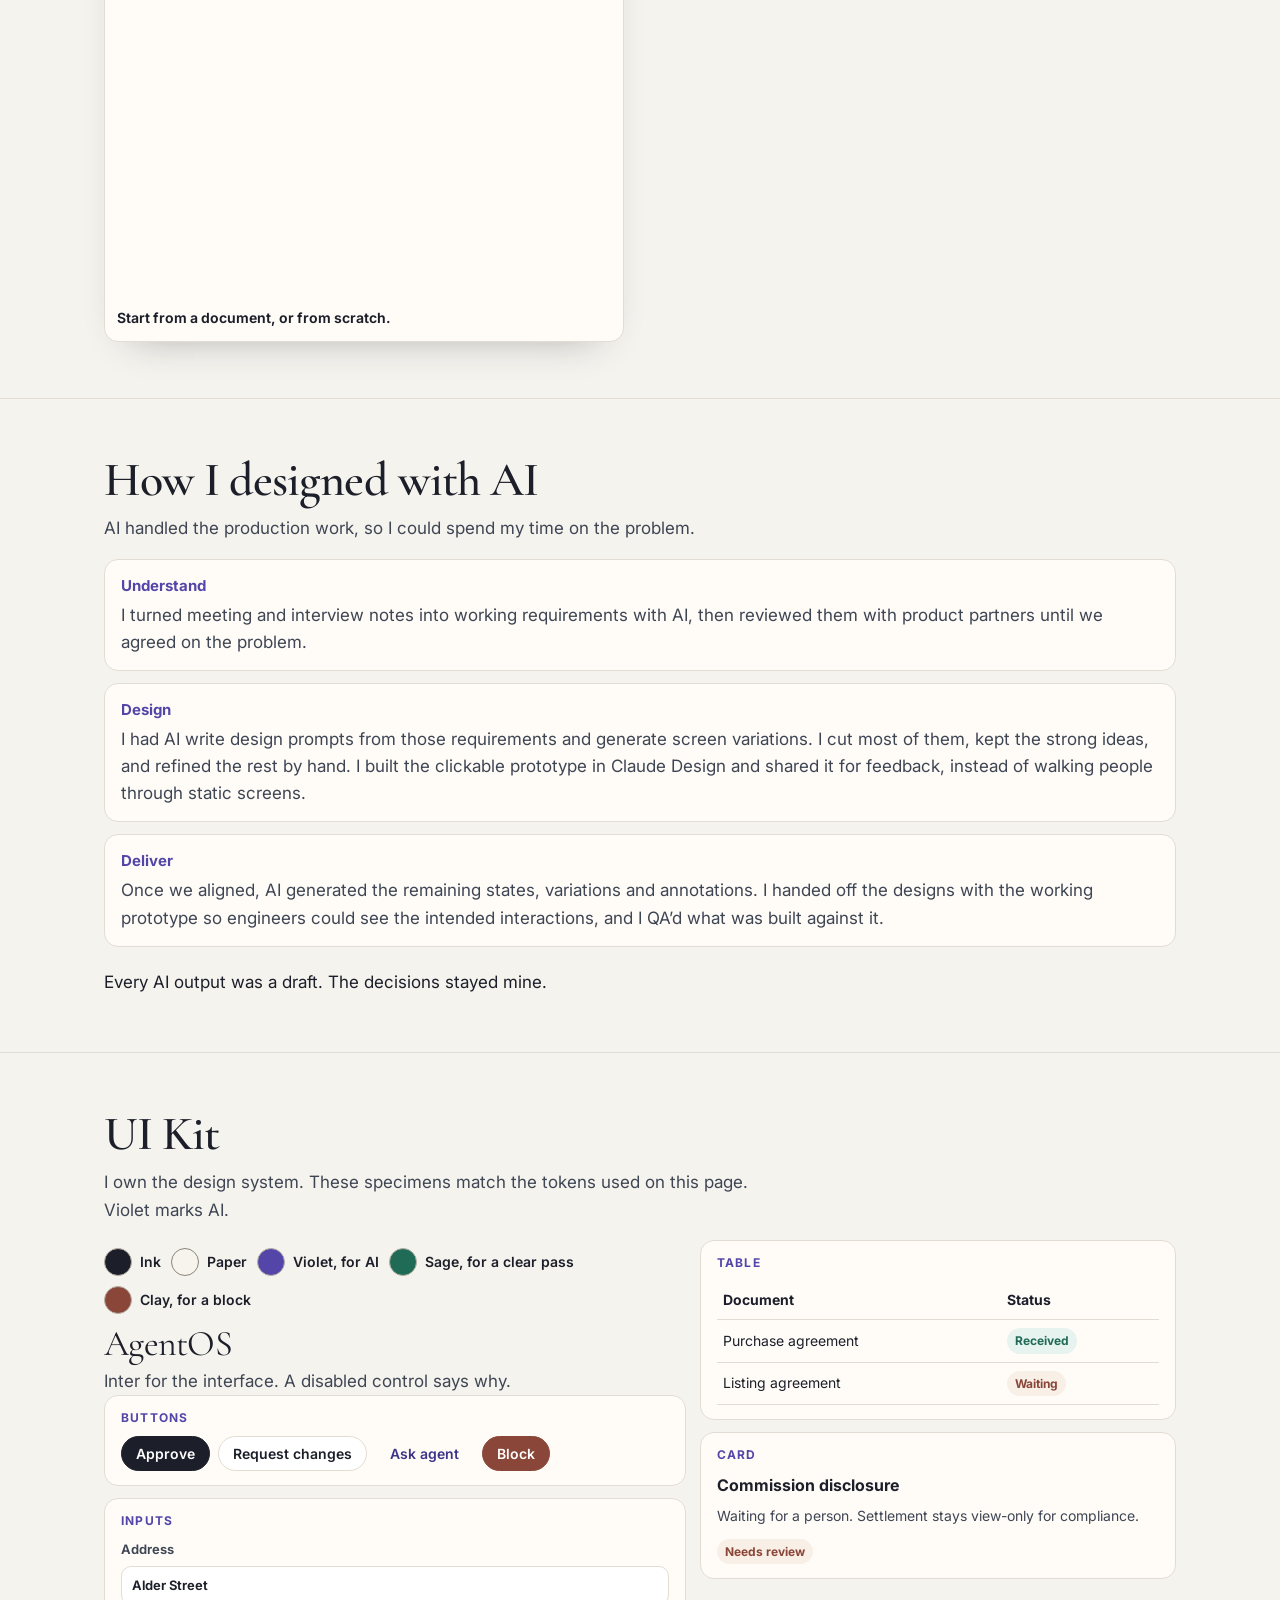
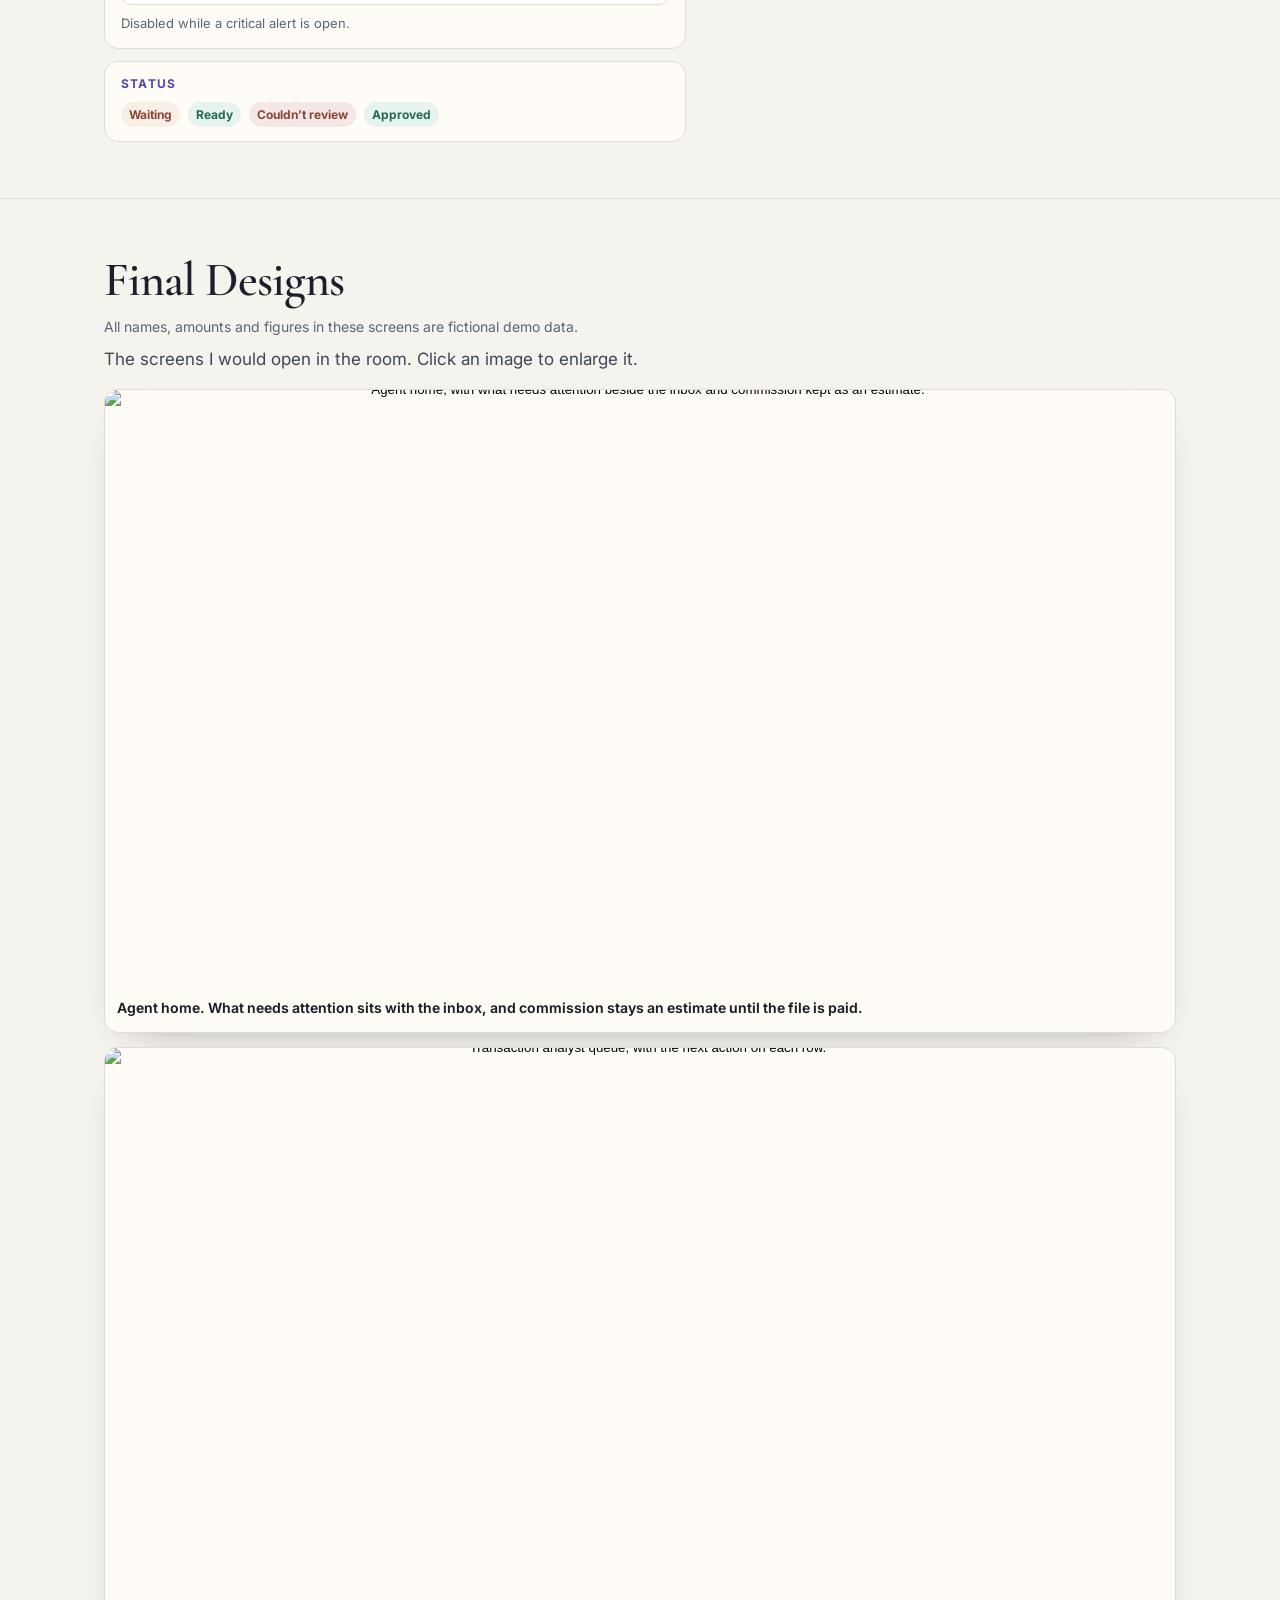
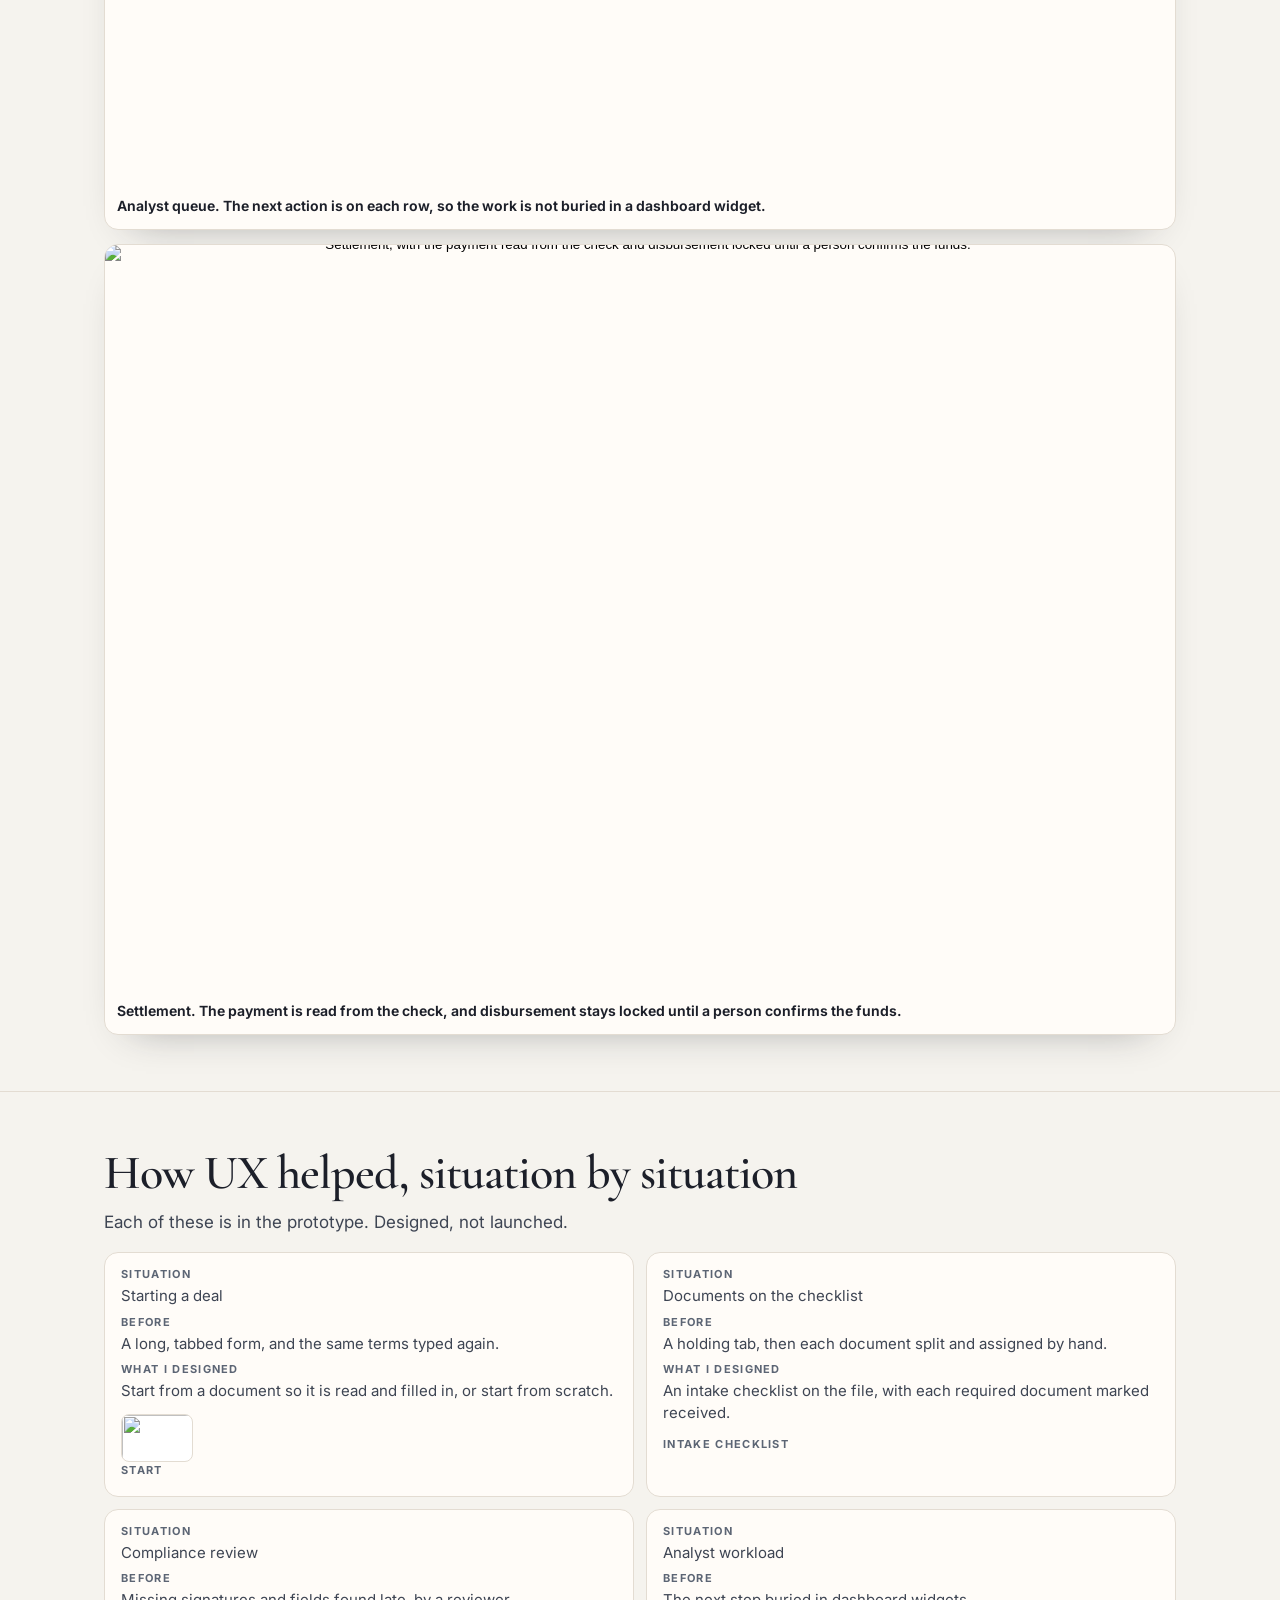
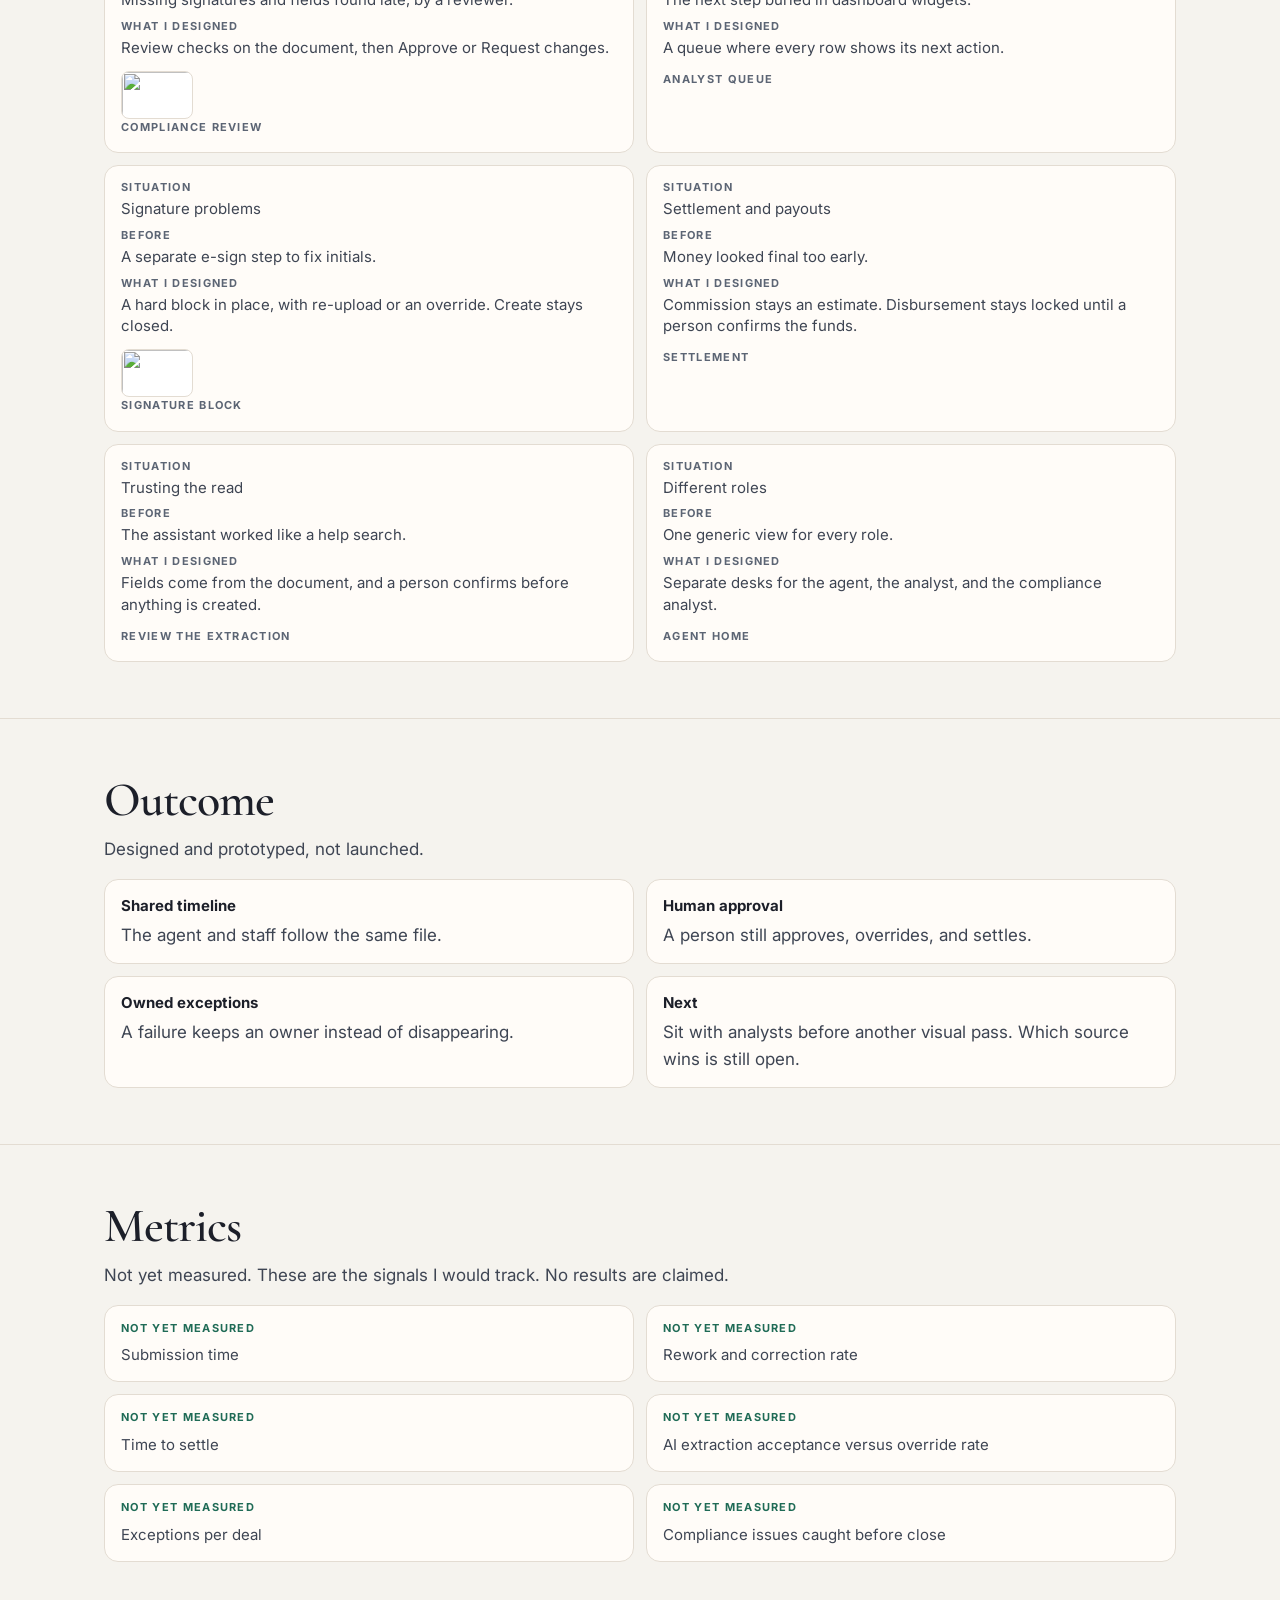
==== commit 372d3ce6: "Add How I designed with AI to the AgentOS case study Place the designer's own AI-assisted process af" ====
--- a/agentos/index.html
+++ b/agentos/index.html
@@ -11,6 +11,7 @@
 <link href="https://fonts.googleapis.com/css2?family=Cormorant+Garamond:ital,wght@0,500;0,600;1,500&family=Inter:wght@400;500;600;700&display=swap" rel="stylesheet">
 <link rel="stylesheet" href="style.css">
 <link rel="stylesheet" href="../css/sm-footer.css?v=20261101e"><style>.sm-footer{--bg:#fdf0e2;--ink:#2b3236;--muted:#41484c;--accent:#a34728}</style>
+<link rel="stylesheet" href="../responsive.css?v=20261102a">
 </head>
 <body>
 <a class="skip" href="#main">Skip to content</a>
@@ -39,6 +40,7 @@
     <li><a href="#design-decisions"><i class="dot" aria-hidden="true"></i>Design Decisions</a></li>
     <li><a href="#how-ai-is-built-in"><i class="dot" aria-hidden="true"></i>How AI is built in</a></li>
     <li><a href="#prototype"><i class="dot" aria-hidden="true"></i>Prototype</a></li>
+    <li><a href="#how-i-designed-with-ai"><i class="dot" aria-hidden="true"></i>How I designed with AI</a></li>
     <li><a href="#ui-kit"><i class="dot" aria-hidden="true"></i>UI Kit</a></li>
     <li><a href="#final-designs"><i class="dot" aria-hidden="true"></i>Final Designs</a></li>
     <li><a href="#how-ux-helped"><i class="dot" aria-hidden="true"></i>How UX helped</a></li>
@@ -417,6 +419,19 @@
         <figcaption><a href="../walkthrough.html#05">Start from a document, or from scratch.</a></figcaption>
       </figure>
     </div>
+  </div>
+</section>
+
+<section id="how-i-designed-with-ai">
+  <div class="wrap">
+    <h2>How I designed with AI</h2>
+    <p class="intro">AI handled the production work, so I could spend my time on the problem.</p>
+    <ul class="points">
+      <li class="span"><strong>Understand</strong> I turned meeting and interview notes into working requirements with AI, then reviewed them with product partners until we agreed on the problem.</li>
+      <li class="span"><strong>Design</strong> I had AI write design prompts from those requirements and generate screen variations. I cut most of them, kept the strong ideas, and refined the rest by hand. I built the clickable prototype in Claude Design and shared it for feedback, instead of walking people through static screens.</li>
+      <li class="span"><strong>Deliver</strong> Once we aligned, AI generated the remaining states, variations and annotations. I handed off the designs with the working prototype so engineers could see the intended interactions, and I QA’d what was built against it.</li>
+    </ul>
+    <p class="intro closer">Every AI output was a draft. The decisions stayed mine.</p>
   </div>
 </section>
 
--- a/agentos/style.css
+++ b/agentos/style.css
@@ -129,8 +129,10 @@
 .matrix tr:last-child td{border-bottom:0}
 h3.subhead{margin:28px 0 12px;font-size:18px}
 .points.differs{grid-template-columns:1fr}
-#how-ai-is-built-in .points.ai strong{color:var(--violet)}
-#how-ai-is-built-in .closer{color:var(--ink);margin-top:22px;margin-bottom:0}
+#how-ai-is-built-in .points.ai strong,
+#how-i-designed-with-ai .points strong{color:var(--violet)}
+#how-ai-is-built-in .closer,
+#how-i-designed-with-ai .closer{color:var(--ink);margin-top:22px;margin-bottom:0}
 .points li.span{grid-column:1 / -1}
 .points.reqs li{color:var(--ink)}
 .sys{
--- a/responsive.css
+++ b/responsive.css
@@ -0,0 +1,18 @@
+/* responsive.css (2026-11-02): small, additive fixes so this case study fits
+   phones (incl. 280px Galaxy Fold cover), foldables, tablets and big desktops.
+   Loaded last; it only adjusts sizing/wrapping, never content. */
+
+html { -webkit-text-size-adjust: 100%; text-size-adjust: 100%; }
+img, video { max-width: 100%; height: auto; }
+p, li, dd, dt, td, th, figcaption, blockquote, h1, h2, h3, h4 { overflow-wrap: break-word; }
+p a, li a { overflow-wrap: anywhere; }
+
+
+/* Touch screens: larger hit area for top/section nav links (layout unchanged). */
+@media (pointer: coarse) {
+  nav.top a, nav.cs-nav a, nav.toc a, .sticky-head a, .sm-footer-links a { position: relative; }
+  nav.top a::after, nav.cs-nav a::after, nav.toc a::after, .sticky-head a::after, .sm-footer-links a::after {
+    content: ""; position: absolute; left: 0; right: 0; top: 50%;
+    height: 44px; min-height: 100%; transform: translateY(-50%);
+  }
+}
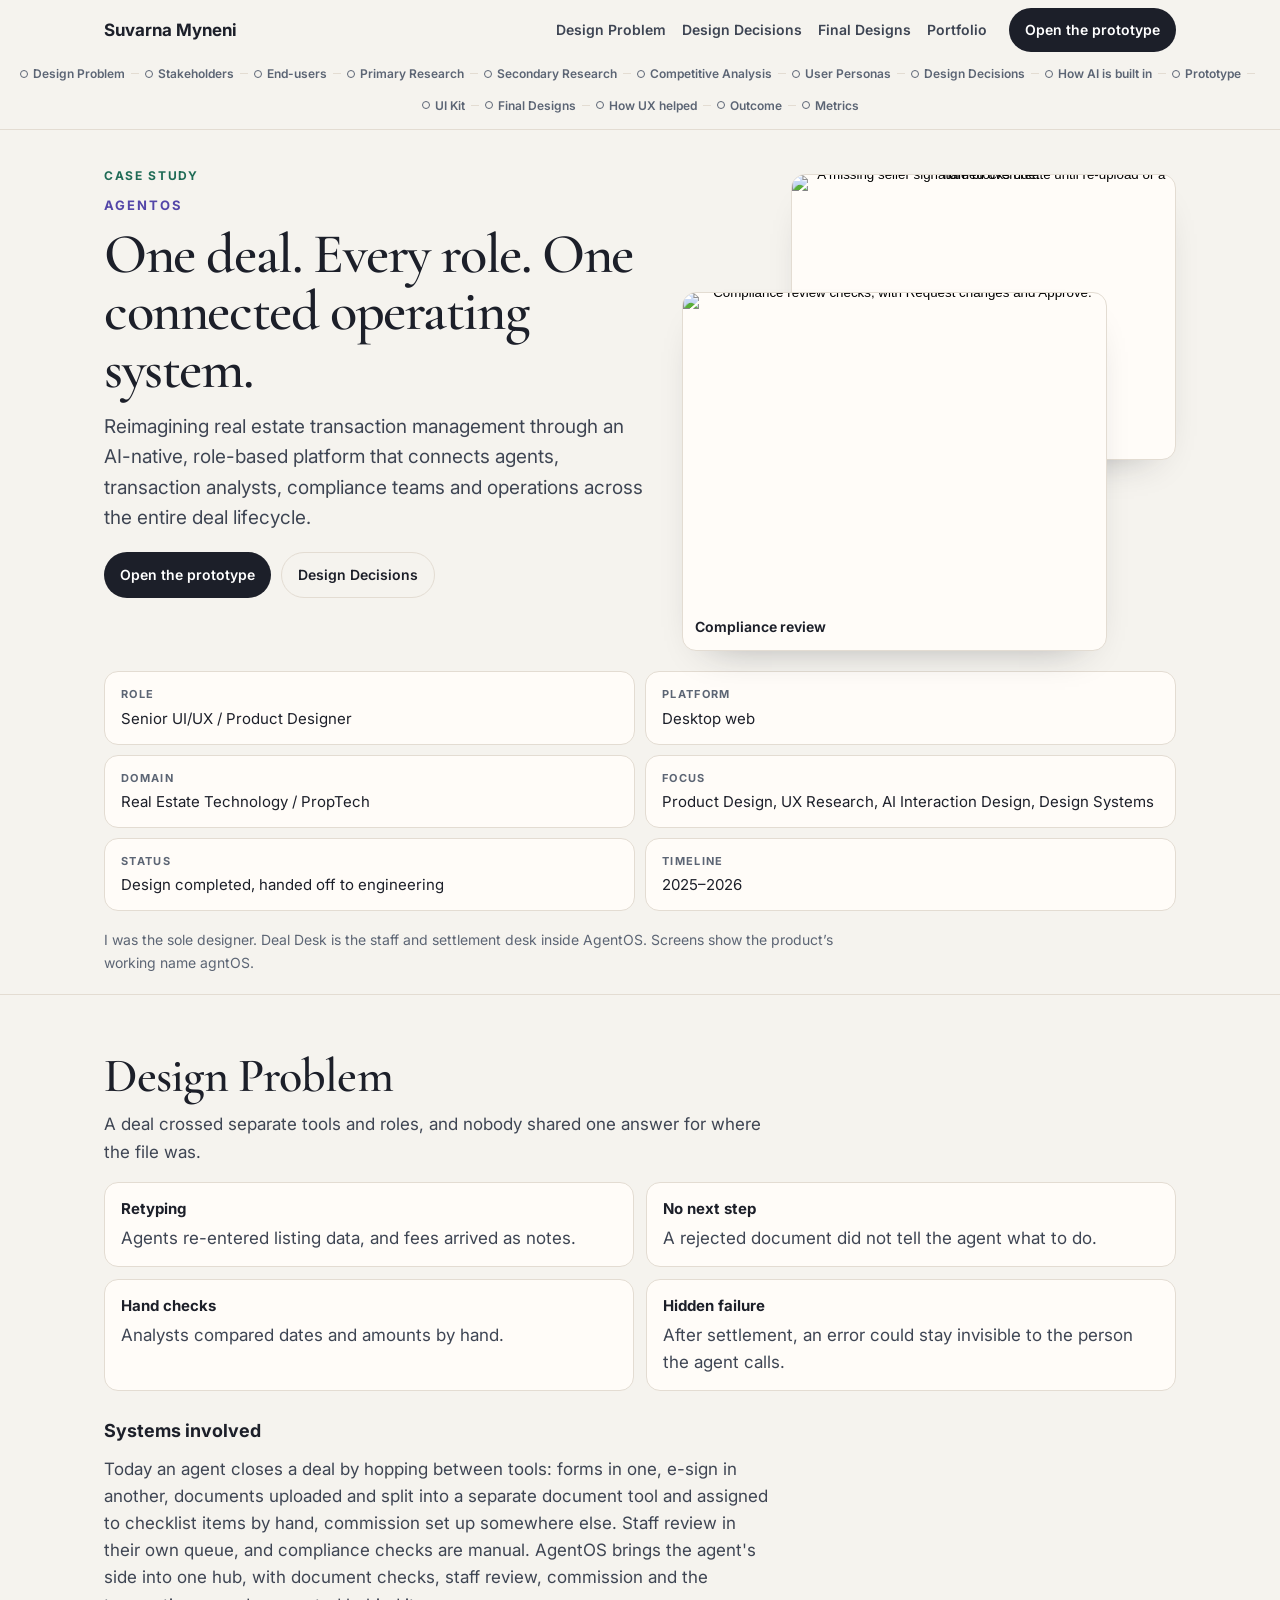
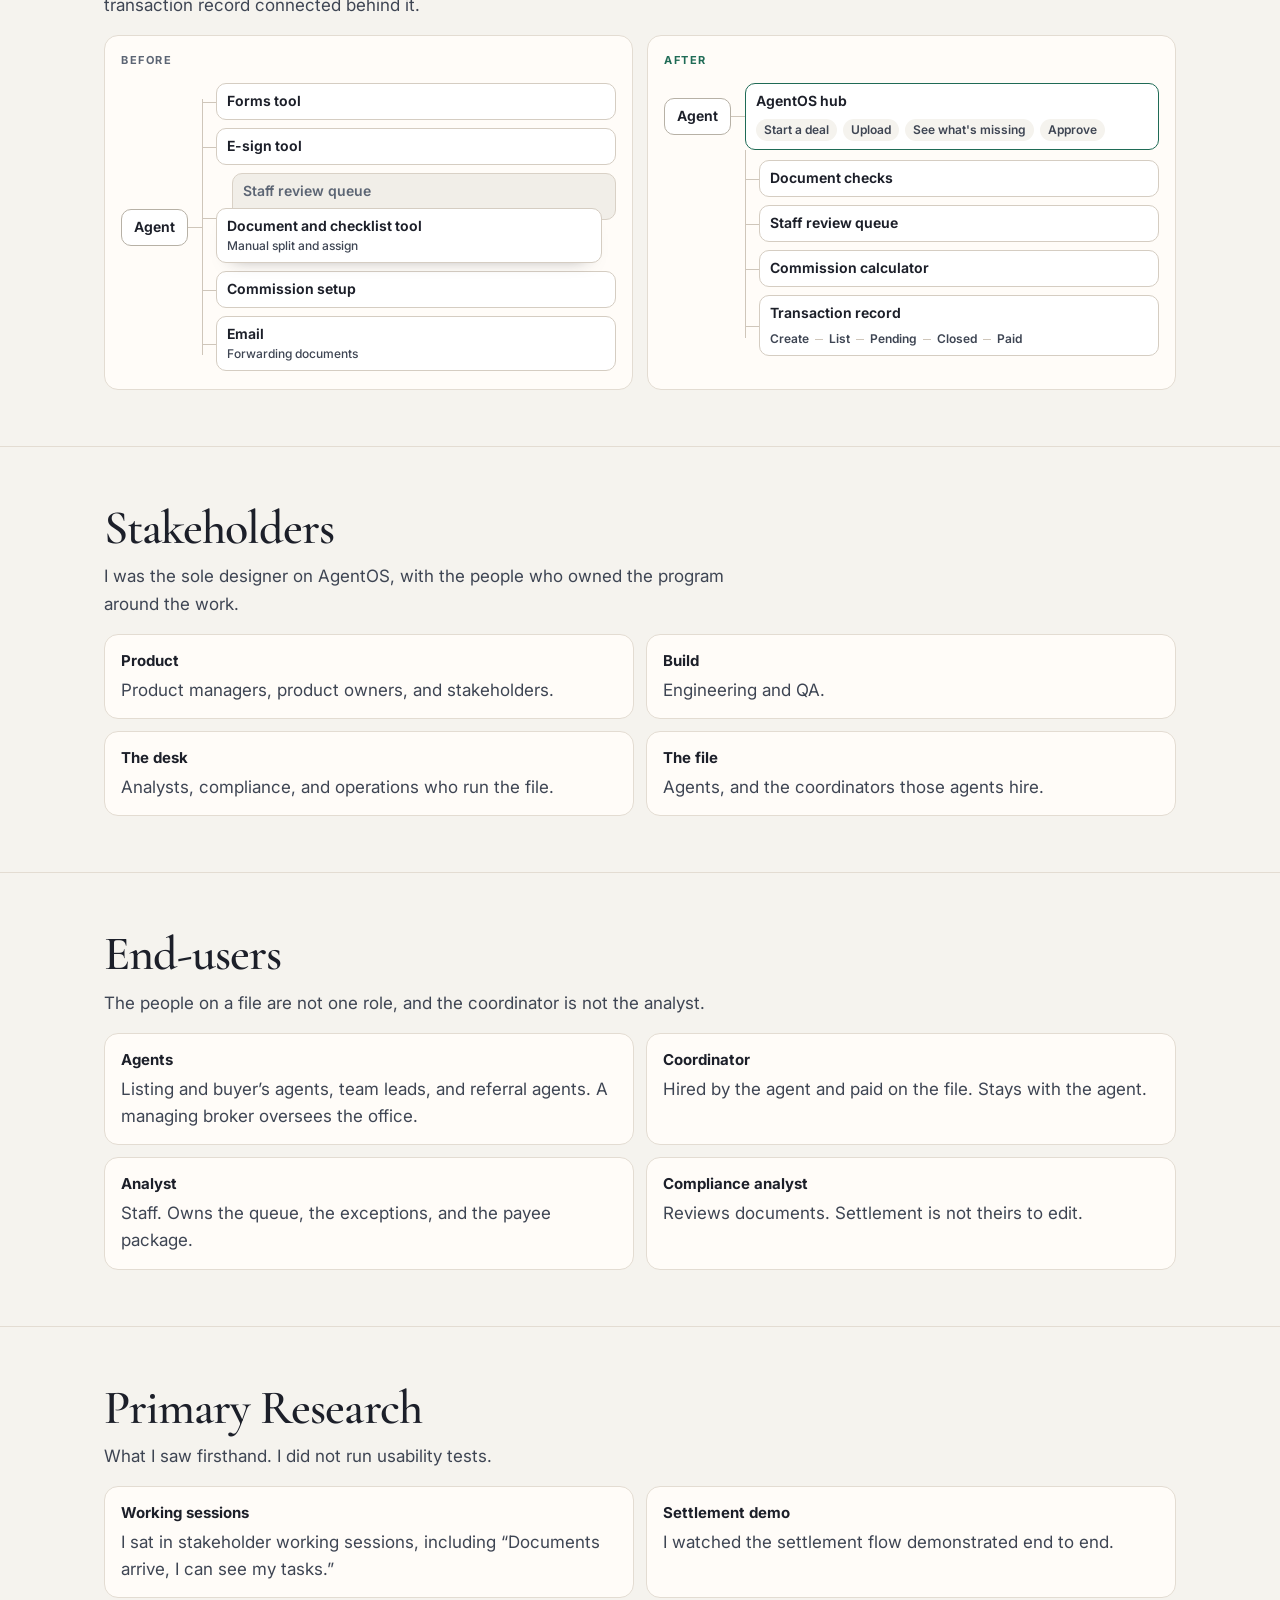
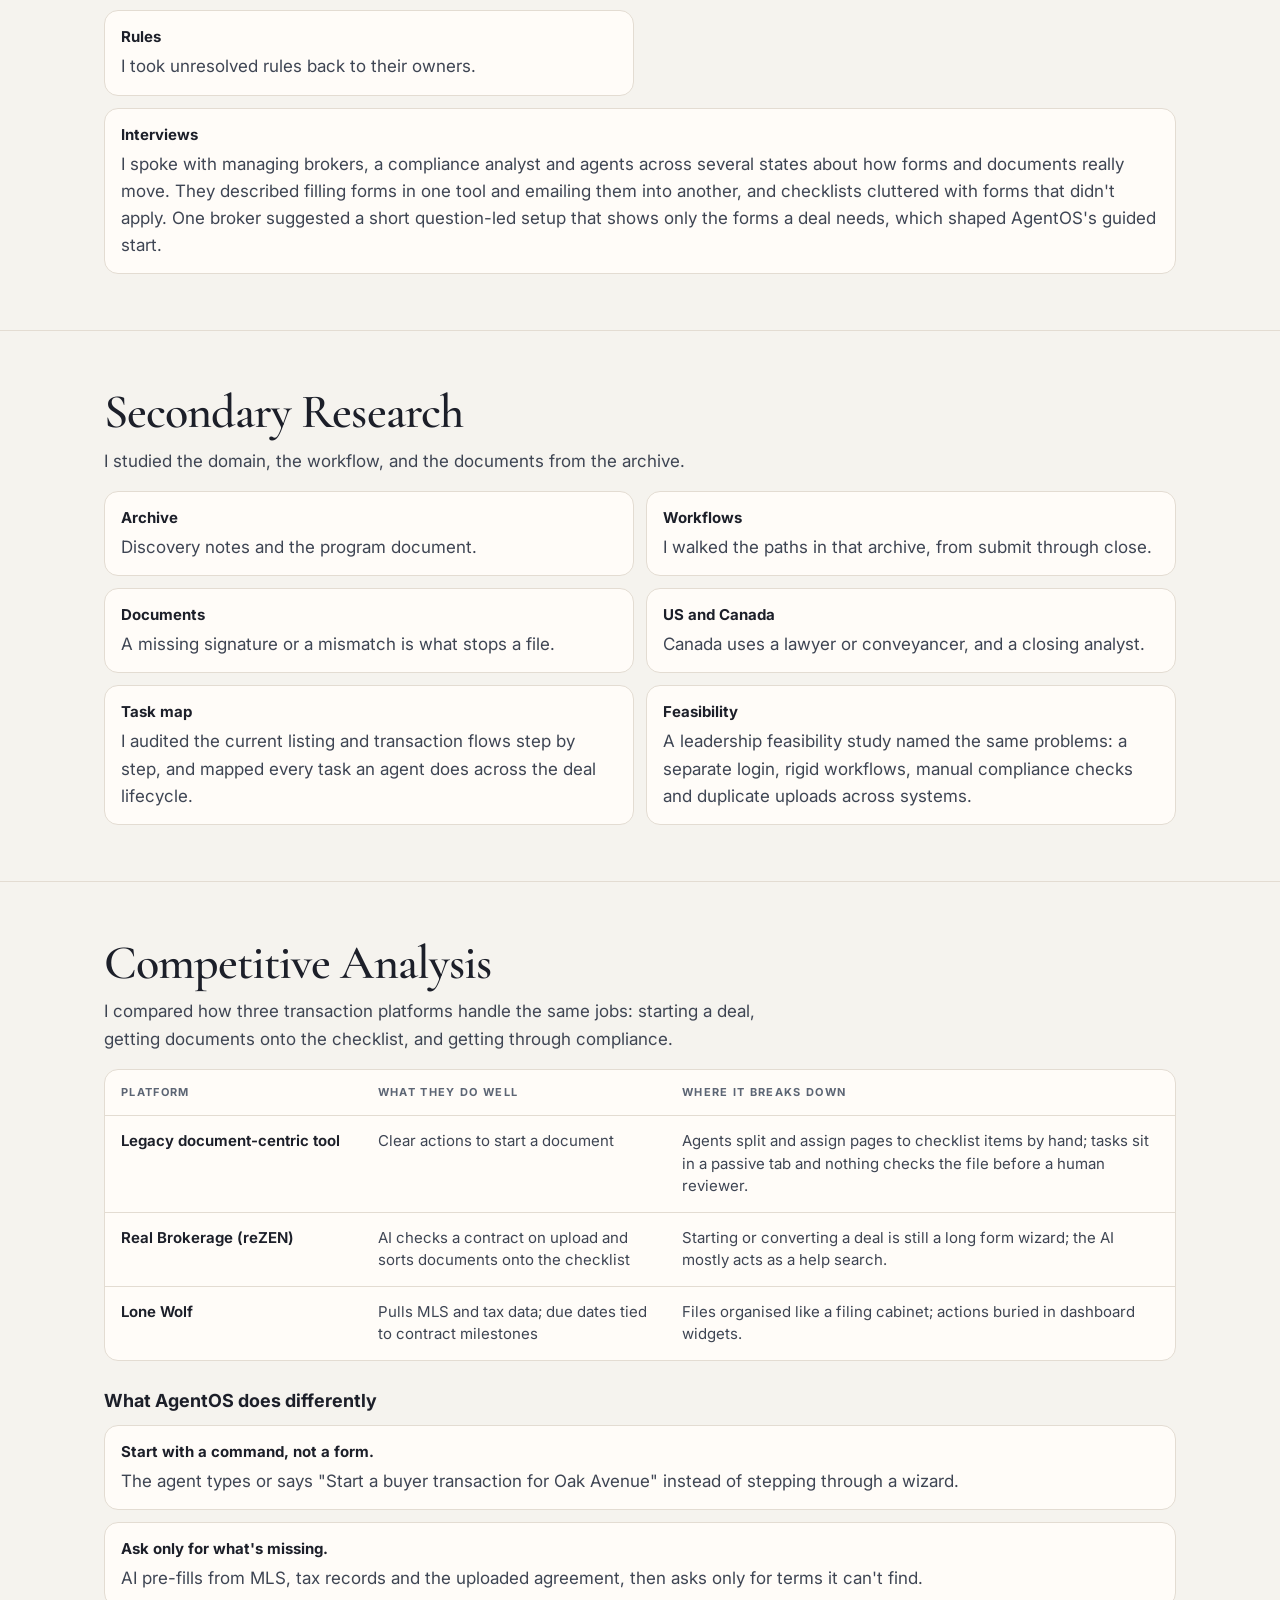
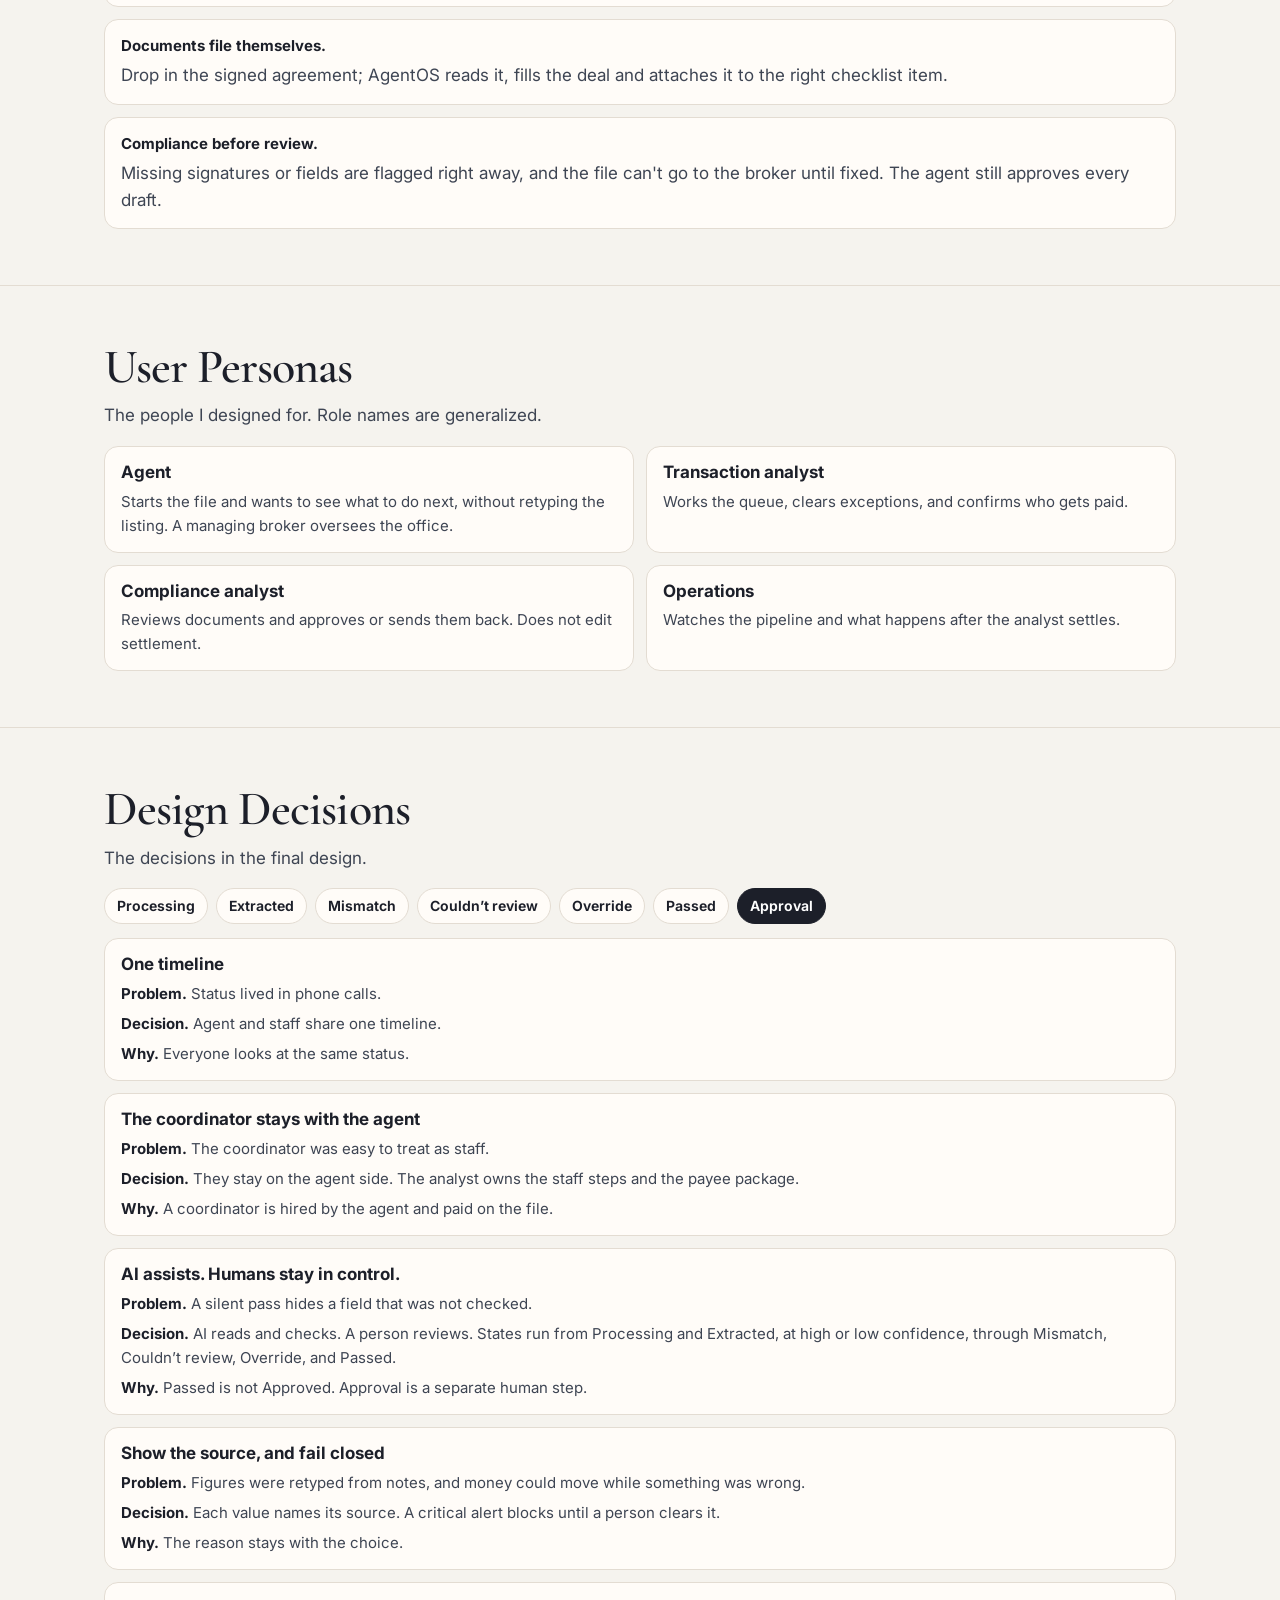
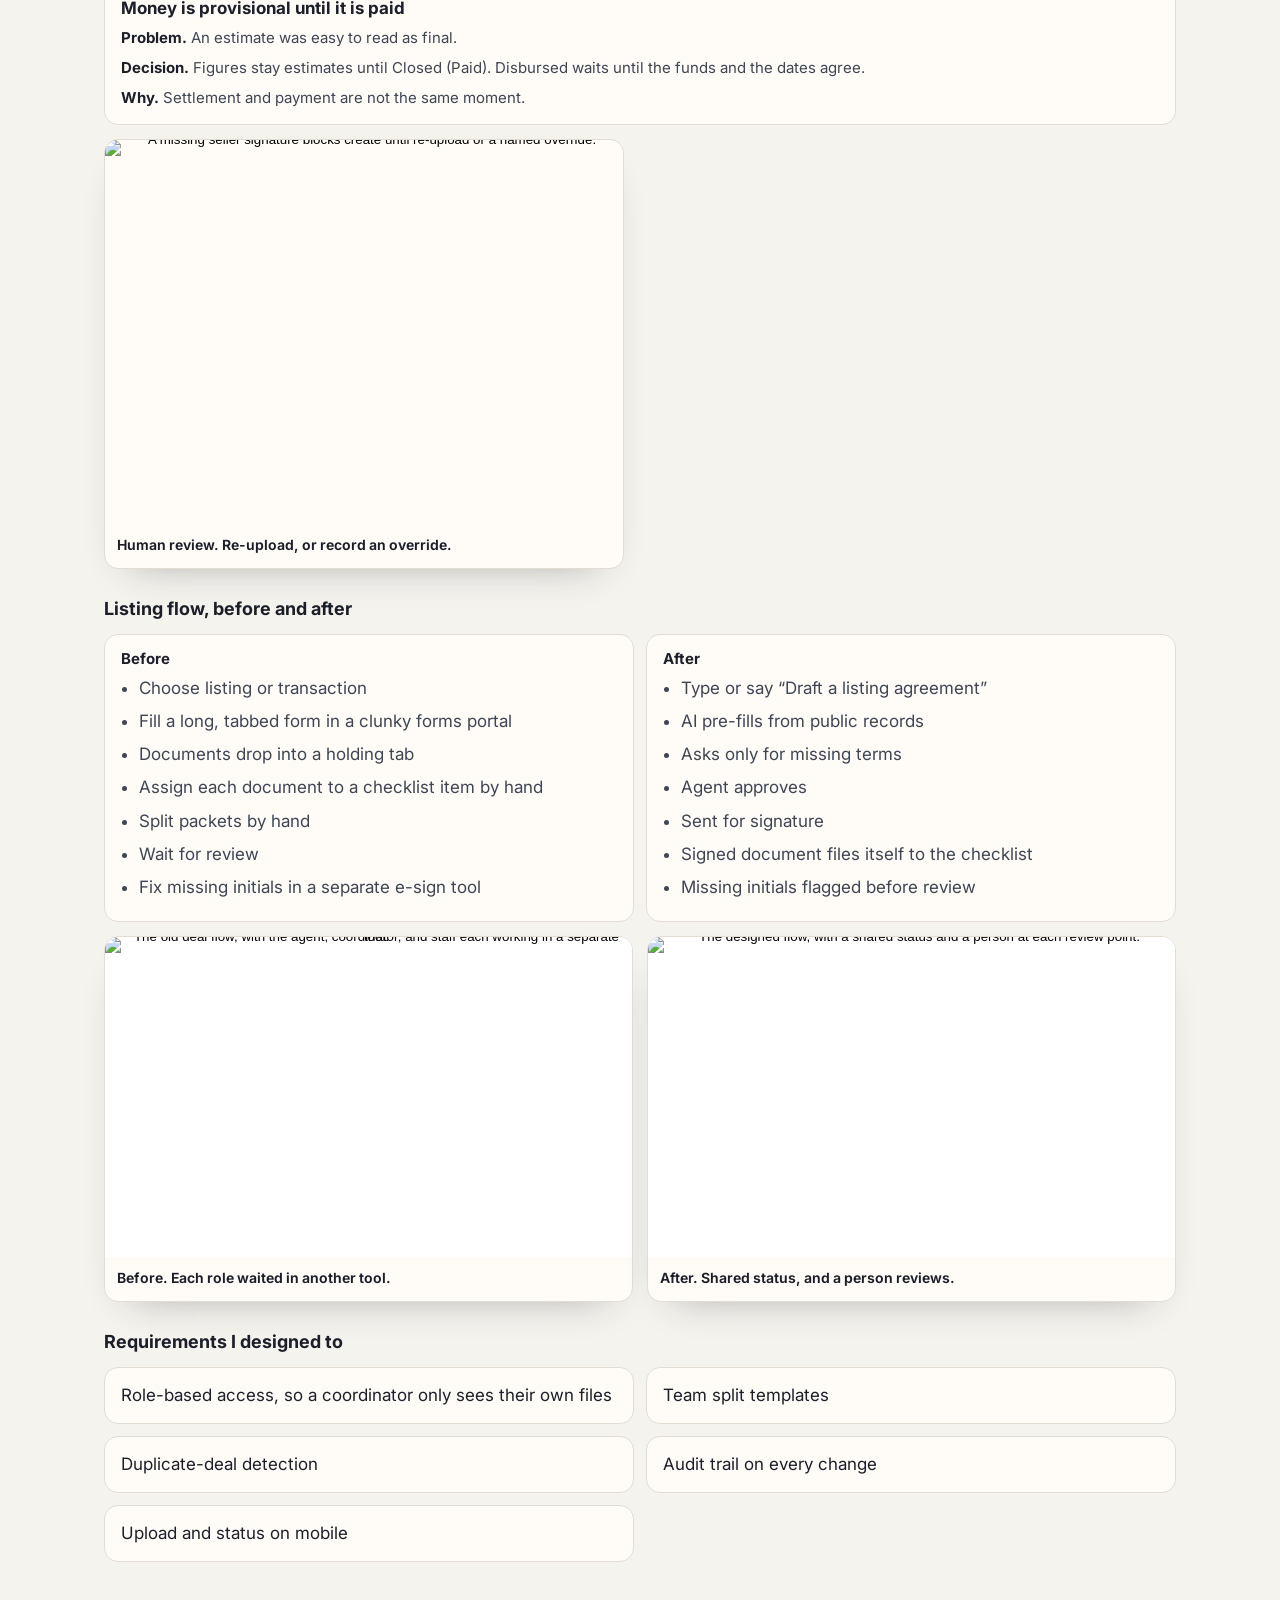
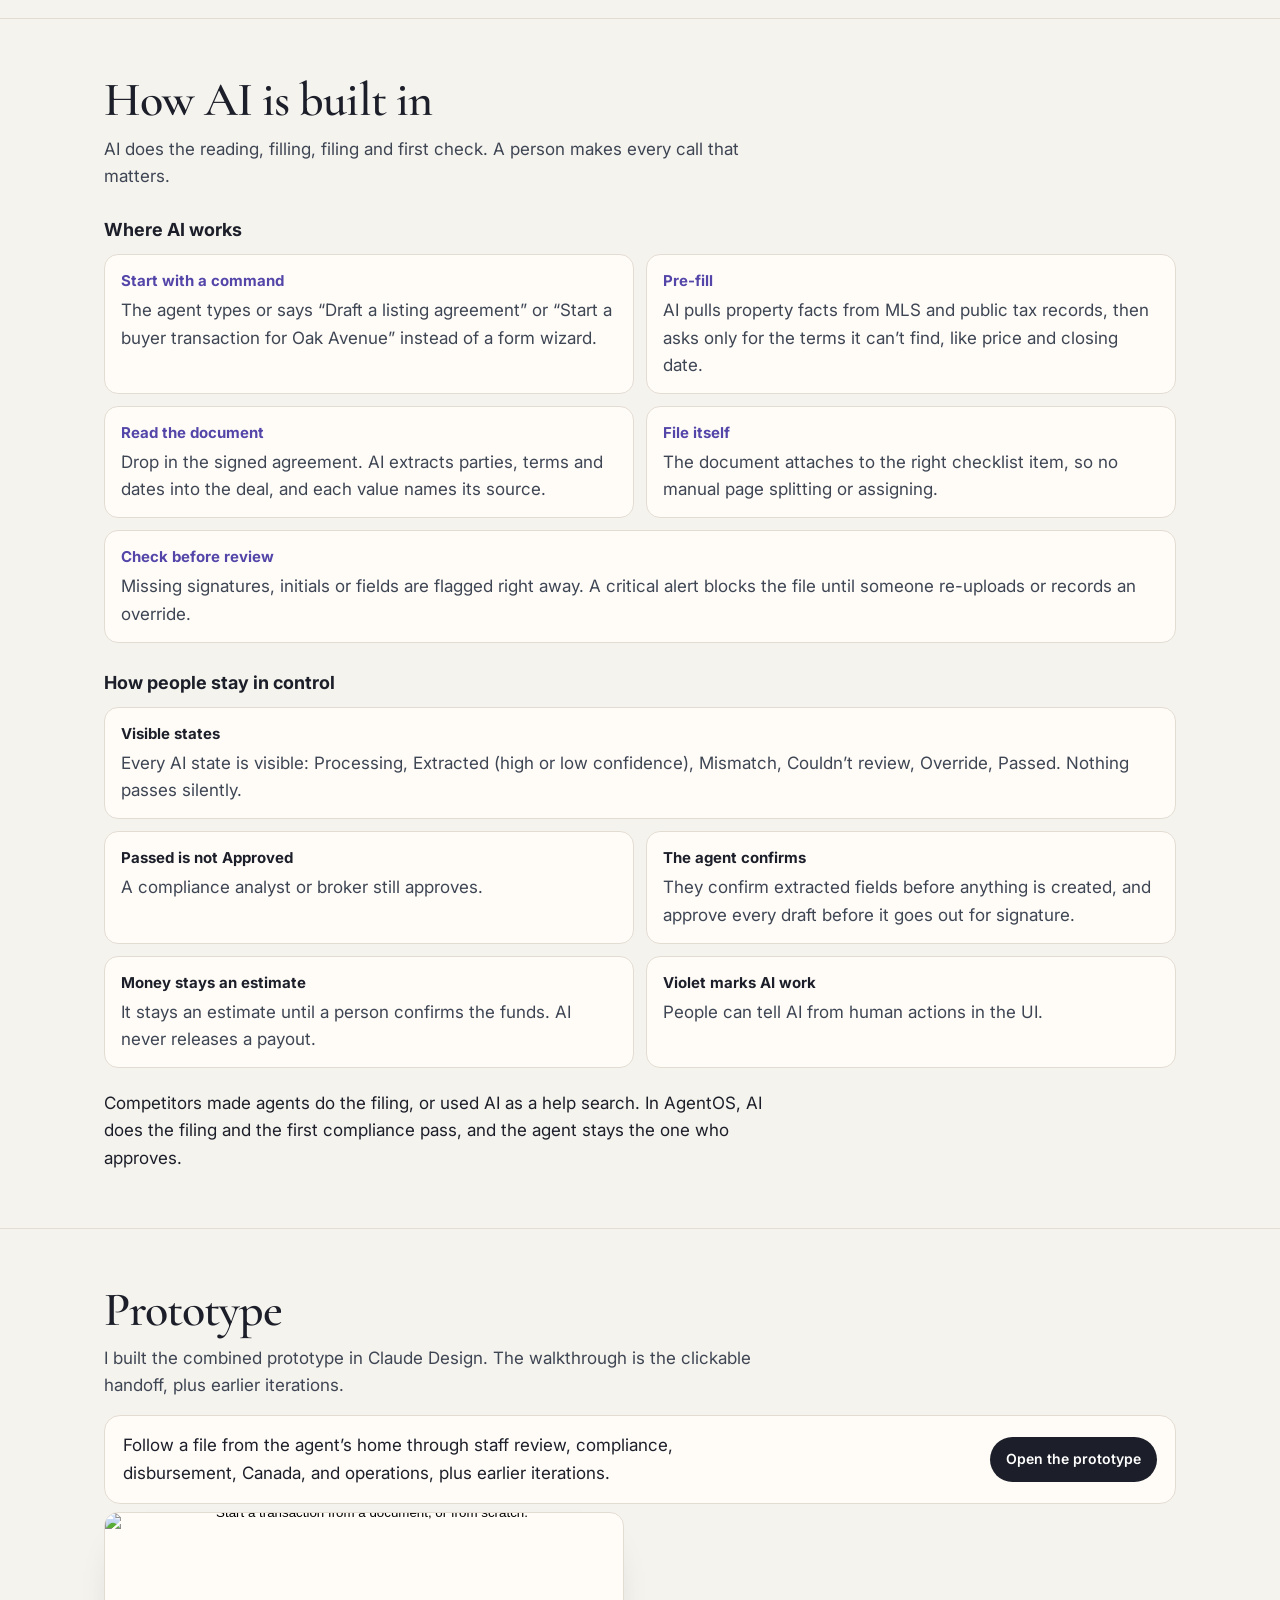
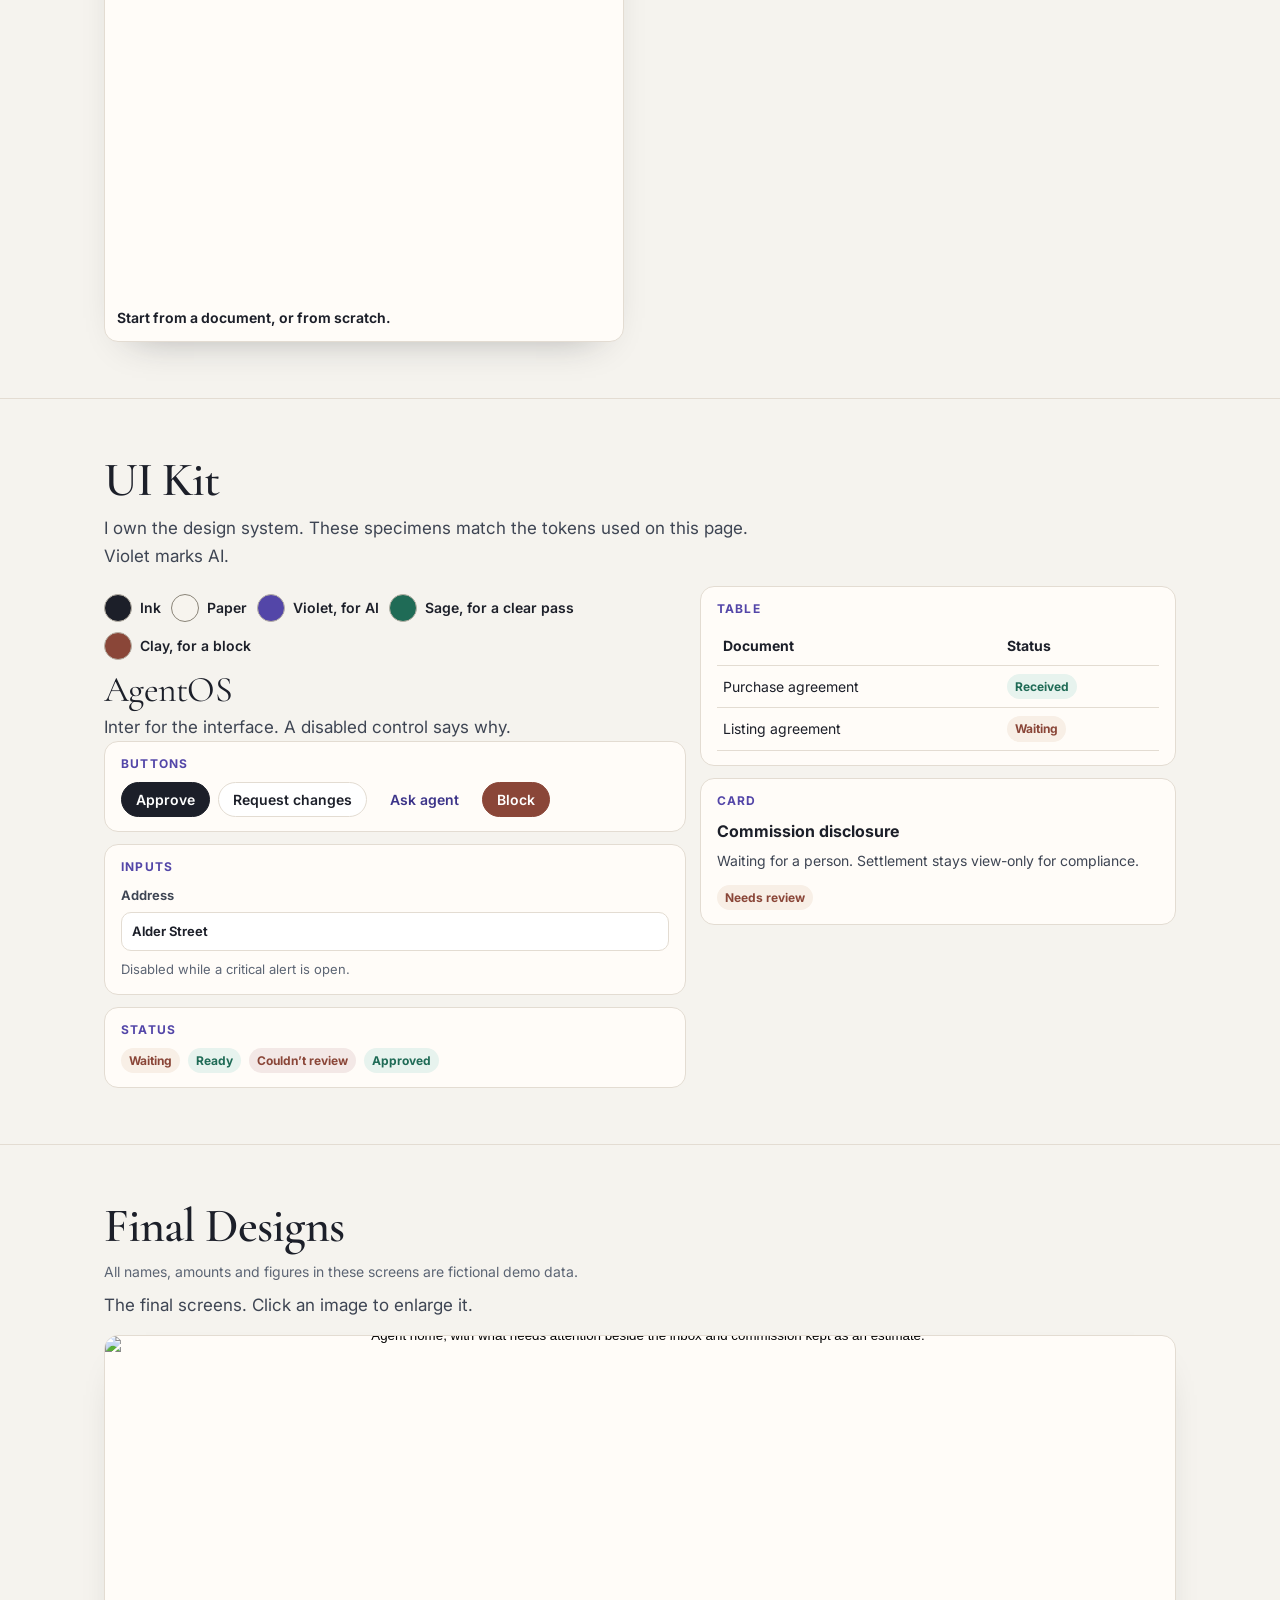
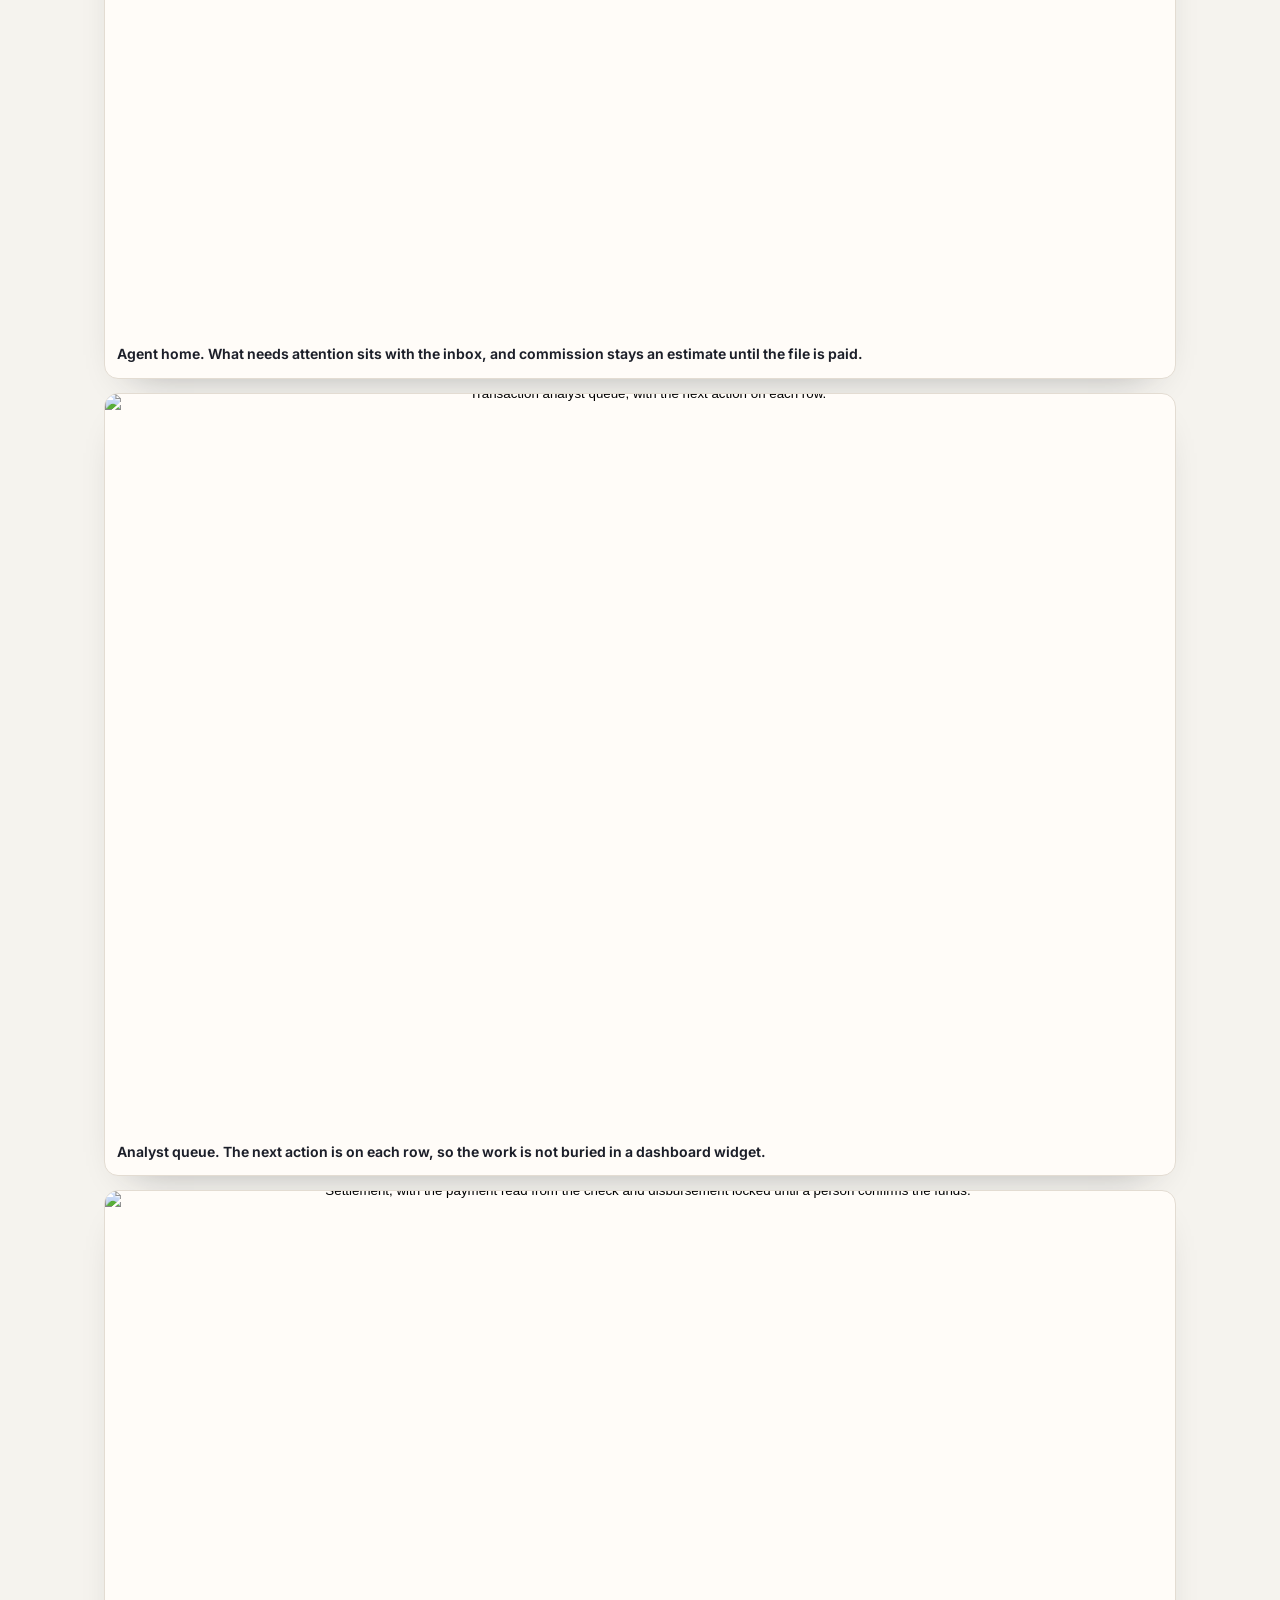
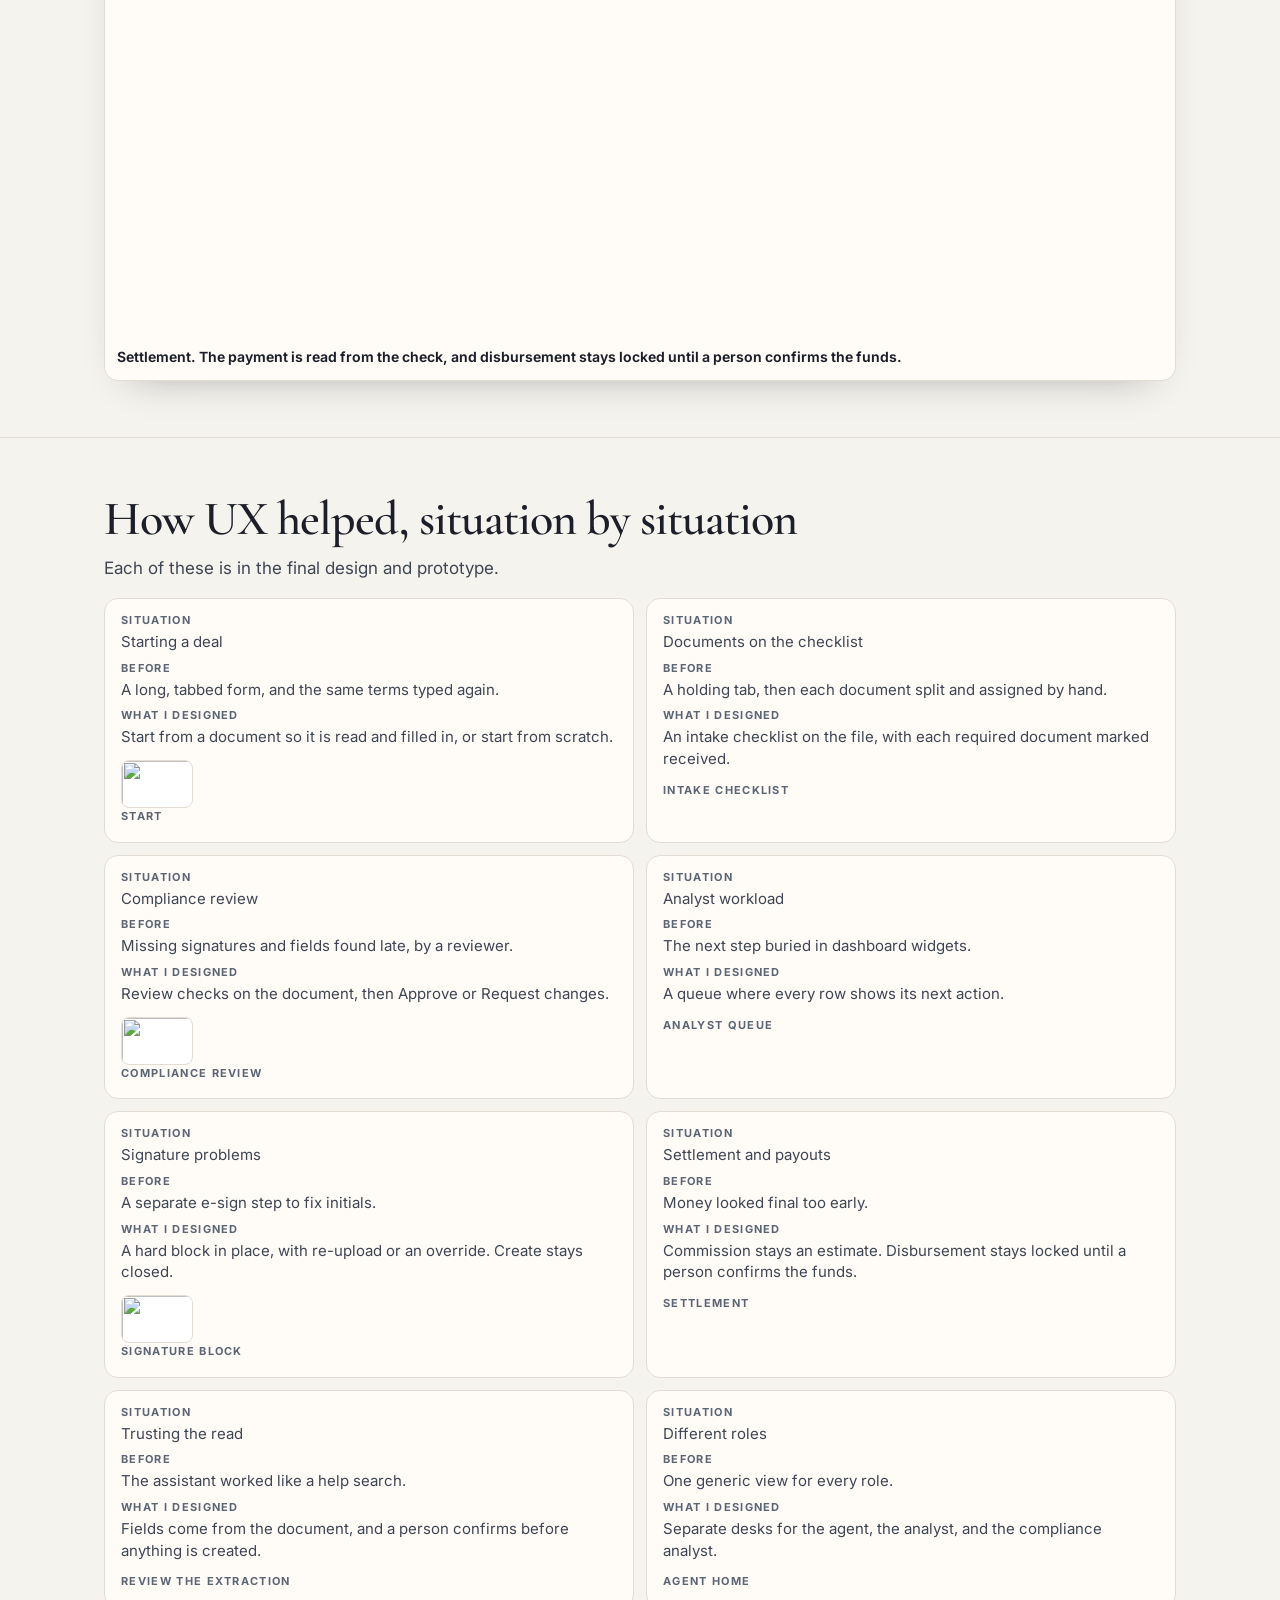
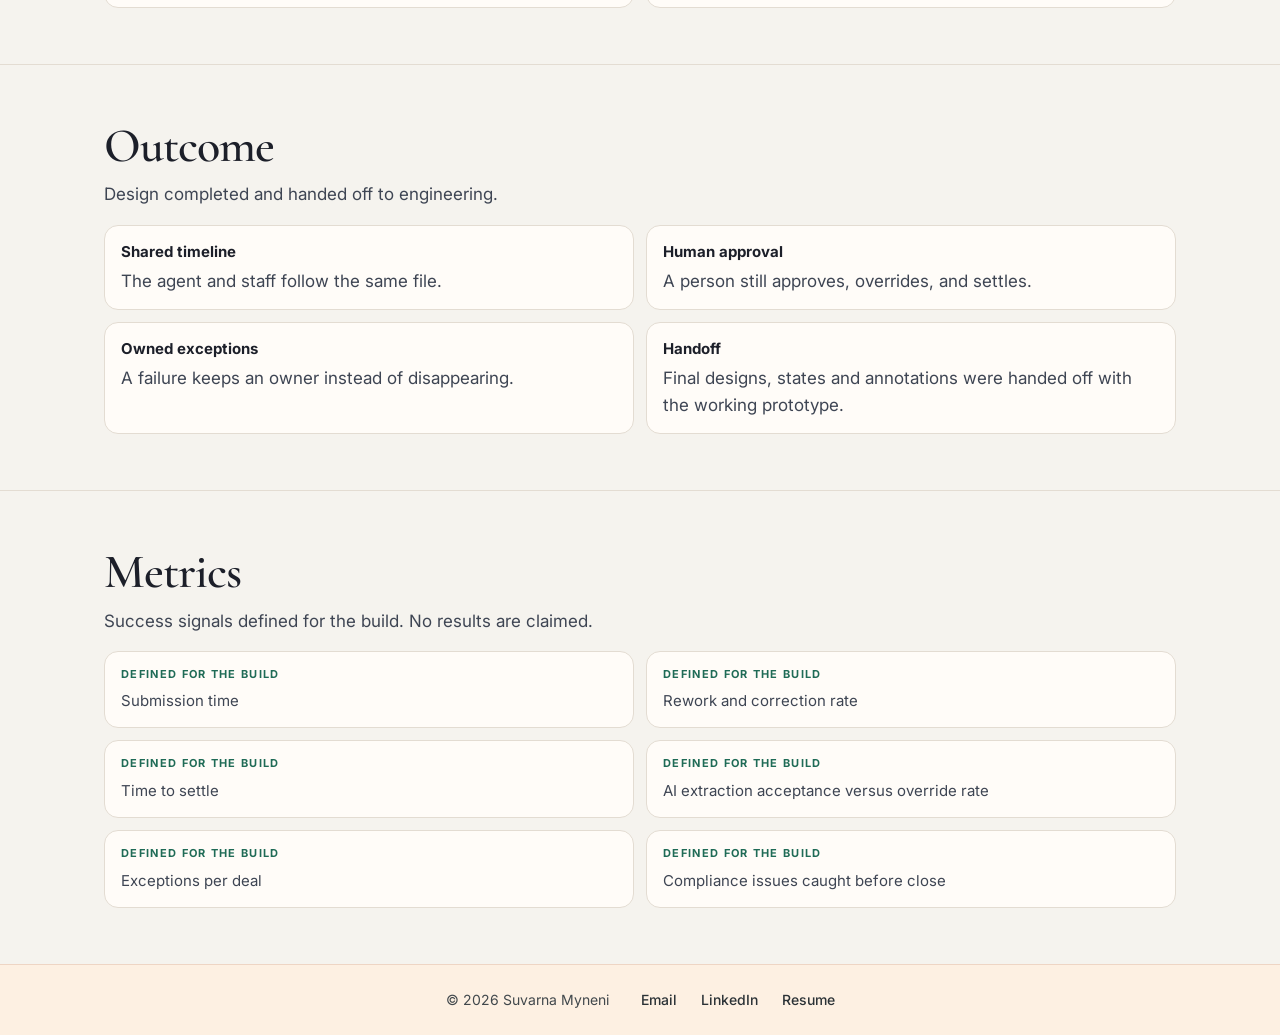
==== commit bad75566: "Mark the AgentOS case study as a completed design handoff. Replace in-progress status, outcome, and " ====
--- a/agentos/index.html
+++ b/agentos/index.html
@@ -4,7 +4,7 @@
 <meta charset="utf-8">
 <meta name="viewport" content="width=device-width,initial-scale=1">
 <title>AgentOS — One deal. Every role. One connected operating system. · Suvarna Myneni</title>
-<meta name="description" content="Interview case study by Suvarna Myneni: AgentOS, an AI-native platform for real estate transactions. Designed and prototyped, 2025–2026. Not launched.">
+<meta name="description" content="Interview case study by Suvarna Myneni: AgentOS, an AI-native platform for real estate transactions. Design completed and handed off to engineering, 2025–2026.">
 <link rel="canonical" href="https://suvarnamyneni.github.io/agntos-case-study/agentos/">
 <link rel="preconnect" href="https://fonts.googleapis.com">
 <link rel="preconnect" href="https://fonts.gstatic.com" crossorigin>
@@ -40,7 +40,6 @@
     <li><a href="#design-decisions"><i class="dot" aria-hidden="true"></i>Design Decisions</a></li>
     <li><a href="#how-ai-is-built-in"><i class="dot" aria-hidden="true"></i>How AI is built in</a></li>
     <li><a href="#prototype"><i class="dot" aria-hidden="true"></i>Prototype</a></li>
-    <li><a href="#how-i-designed-with-ai"><i class="dot" aria-hidden="true"></i>How I designed with AI</a></li>
     <li><a href="#ui-kit"><i class="dot" aria-hidden="true"></i>UI Kit</a></li>
     <li><a href="#final-designs"><i class="dot" aria-hidden="true"></i>Final Designs</a></li>
     <li><a href="#how-ux-helped"><i class="dot" aria-hidden="true"></i>How UX helped</a></li>
@@ -79,7 +78,7 @@
         <div><dt>Platform</dt><dd>Desktop web</dd></div>
         <div><dt>Domain</dt><dd>Real Estate Technology / PropTech</dd></div>
         <div><dt>Focus</dt><dd>Product Design, UX Research, AI Interaction Design, Design Systems</dd></div>
-        <div><dt>Status</dt><dd>Designed and prototyped</dd></div>
+        <div><dt>Status</dt><dd>Design completed, handed off to engineering</dd></div>
         <div><dt>Timeline</dt><dd>2025–2026</dd></div>
       </dl>
     </div>
@@ -186,7 +185,7 @@
     <ul class="points">
       <li><strong>Working sessions</strong> I sat in stakeholder working sessions, including “Documents arrive, I can see my tasks.”</li>
       <li><strong>Settlement demo</strong> I watched the settlement flow demonstrated end to end.</li>
-      <li><strong>Open rules</strong> I took rules that were still open back to their owners.</li>
+      <li><strong>Rules</strong> I took unresolved rules back to their owners.</li>
       <li class="span"><strong>Interviews</strong> I spoke with managing brokers, a compliance analyst and agents across several states about how forms and documents really move. They described filling forms in one tool and emailing them into another, and checklists cluttered with forms that didn't apply. One broker suggested a short question-led setup that shows only the forms a deal needs, which shaped AgentOS's guided start.</li>
     </ul>
   </div>
@@ -277,7 +276,7 @@
 <section id="design-decisions">
   <div class="wrap">
     <h2>Design Decisions</h2>
-    <p class="intro">The calls I would walk through.</p>
+    <p class="intro">The decisions in the final design.</p>
     <ul class="states" aria-label="Document-reading states">
       <li>Processing</li>
       <li>Extracted</li>
@@ -419,19 +418,6 @@
         <figcaption><a href="../walkthrough.html#05">Start from a document, or from scratch.</a></figcaption>
       </figure>
     </div>
-  </div>
-</section>
-
-<section id="how-i-designed-with-ai">
-  <div class="wrap">
-    <h2>How I designed with AI</h2>
-    <p class="intro">AI handled the production work, so I could spend my time on the problem.</p>
-    <ul class="points">
-      <li class="span"><strong>Understand</strong> I turned meeting and interview notes into working requirements with AI, then reviewed them with product partners until we agreed on the problem.</li>
-      <li class="span"><strong>Design</strong> I had AI write design prompts from those requirements and generate screen variations. I cut most of them, kept the strong ideas, and refined the rest by hand. I built the clickable prototype in Claude Design and shared it for feedback, instead of walking people through static screens.</li>
-      <li class="span"><strong>Deliver</strong> Once we aligned, AI generated the remaining states, variations and annotations. I handed off the designs with the working prototype so engineers could see the intended interactions, and I QA’d what was built against it.</li>
-    </ul>
-    <p class="intro closer">Every AI output was a draft. The decisions stayed mine.</p>
   </div>
 </section>
 
@@ -508,7 +494,7 @@
   <div class="wrap">
     <h2>Final Designs</h2>
     <p class="note">All names, amounts and figures in these screens are fictional demo data.</p>
-    <p class="intro">The screens I would open in the room. Click an image to enlarge it.</p>
+    <p class="intro">The final screens. Click an image to enlarge it.</p>
     <div class="gallery">
       <figure class="frame">
         <button type="button" class="shot" data-zoom data-caption="Agent home. What needs attention sits with the inbox, and commission stays an estimate until the file is paid.">
@@ -535,7 +521,7 @@
 <section id="how-ux-helped">
   <div class="wrap">
     <h2>How UX helped, situation by situation</h2>
-    <p class="intro">Each of these is in the prototype. Designed, not launched.</p>
+    <p class="intro">Each of these is in the final design and prototype.</p>
     <ul class="helps">
       <li>
         <p><span>Situation</span> Starting a deal</p>
@@ -601,12 +587,12 @@
 <section id="outcome">
   <div class="wrap">
     <h2>Outcome</h2>
-    <p class="intro">Designed and prototyped, not launched.</p>
+    <p class="intro">Design completed and handed off to engineering.</p>
     <ul class="points">
       <li><strong>Shared timeline</strong> The agent and staff follow the same file.</li>
       <li><strong>Human approval</strong> A person still approves, overrides, and settles.</li>
       <li><strong>Owned exceptions</strong> A failure keeps an owner instead of disappearing.</li>
-      <li><strong>Next</strong> Sit with analysts before another visual pass. Which source wins is still open.</li>
+      <li><strong>Handoff</strong> Final designs, states and annotations were handed off with the working prototype.</li>
     </ul>
   </div>
 </section>
@@ -614,14 +600,14 @@
 <section id="metrics">
   <div class="wrap">
     <h2>Metrics</h2>
-    <p class="intro">Not yet measured. These are the signals I would track. No results are claimed.</p>
+    <p class="intro">Success signals defined for the build. No results are claimed.</p>
     <ul class="metrics">
-      <li class="metric"><span>Not yet measured</span><p>Submission time</p></li>
-      <li class="metric"><span>Not yet measured</span><p>Rework and correction rate</p></li>
-      <li class="metric"><span>Not yet measured</span><p>Time to settle</p></li>
-      <li class="metric"><span>Not yet measured</span><p>AI extraction acceptance versus override rate</p></li>
-      <li class="metric"><span>Not yet measured</span><p>Exceptions per deal</p></li>
-      <li class="metric"><span>Not yet measured</span><p>Compliance issues caught before close</p></li>
+      <li class="metric"><span>Defined for the build</span><p>Submission time</p></li>
+      <li class="metric"><span>Defined for the build</span><p>Rework and correction rate</p></li>
+      <li class="metric"><span>Defined for the build</span><p>Time to settle</p></li>
+      <li class="metric"><span>Defined for the build</span><p>AI extraction acceptance versus override rate</p></li>
+      <li class="metric"><span>Defined for the build</span><p>Exceptions per deal</p></li>
+      <li class="metric"><span>Defined for the build</span><p>Compliance issues caught before close</p></li>
     </ul>
   </div>
 </section>
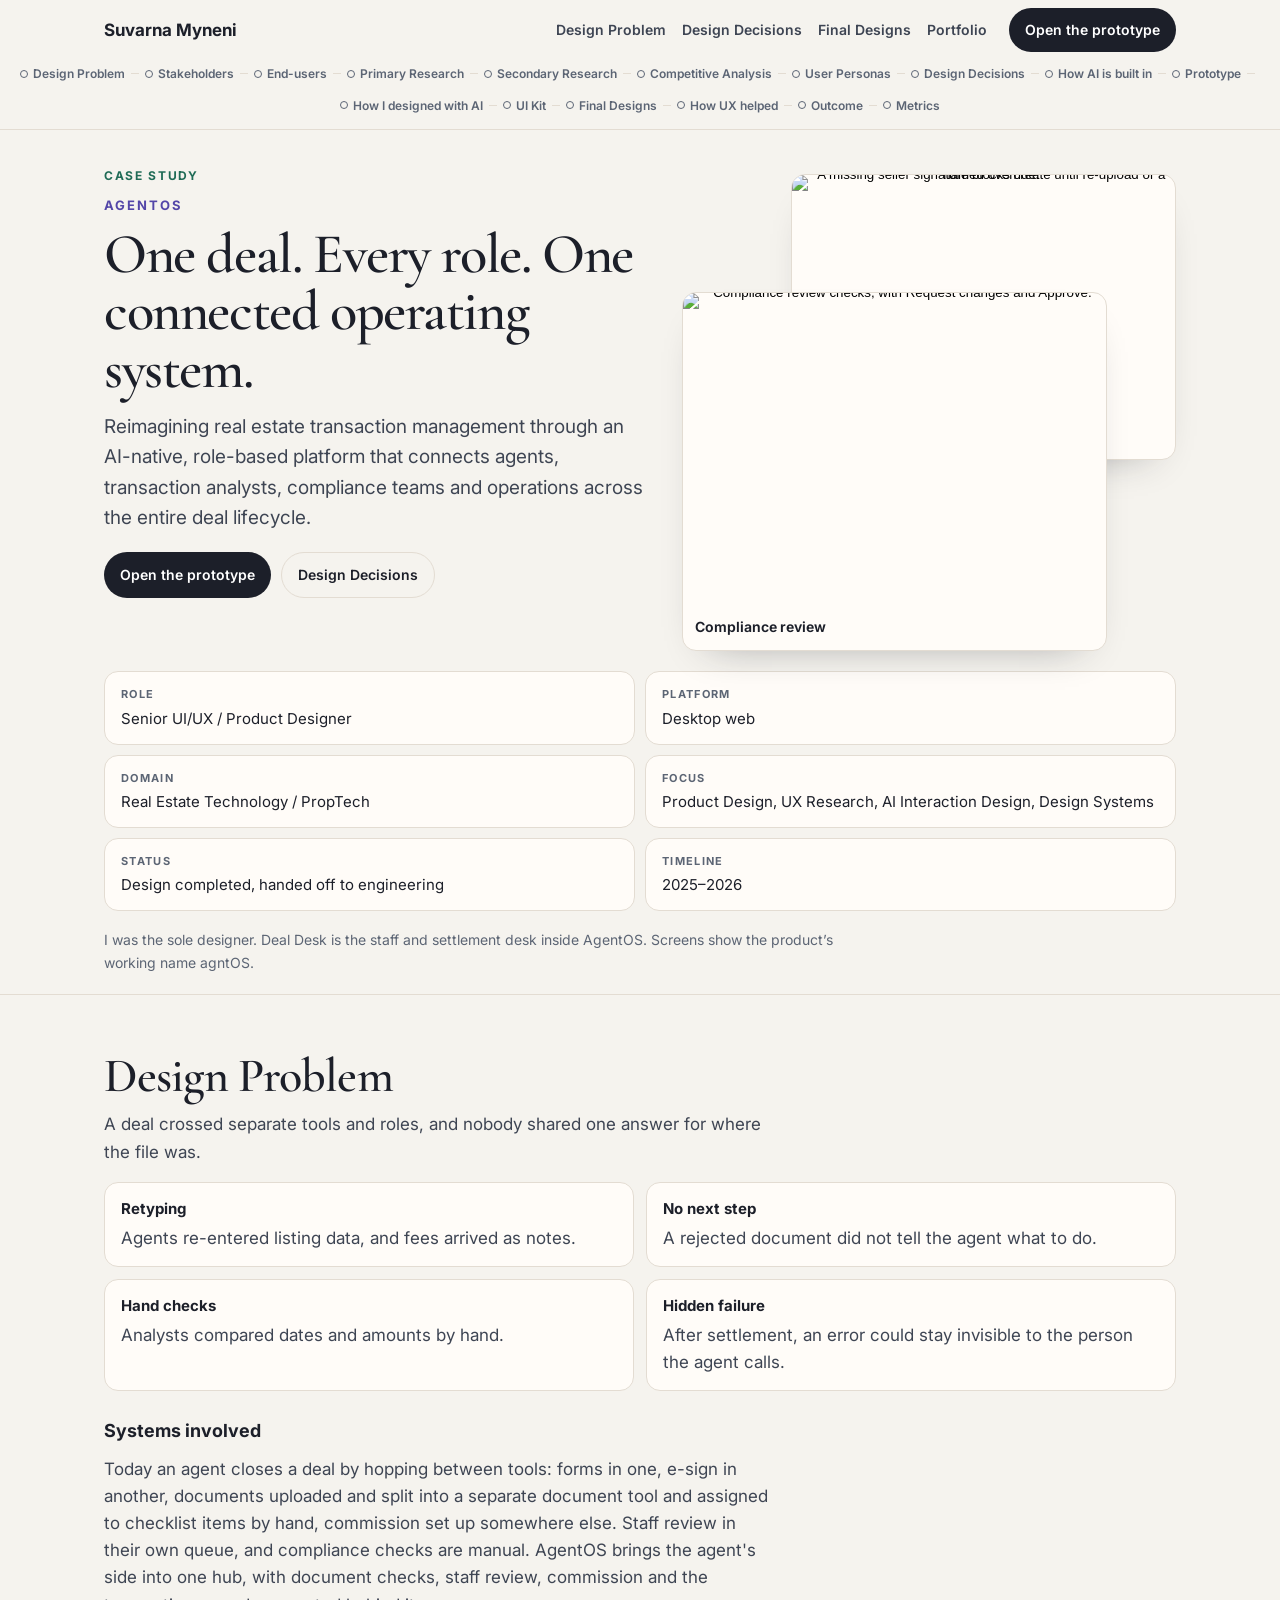
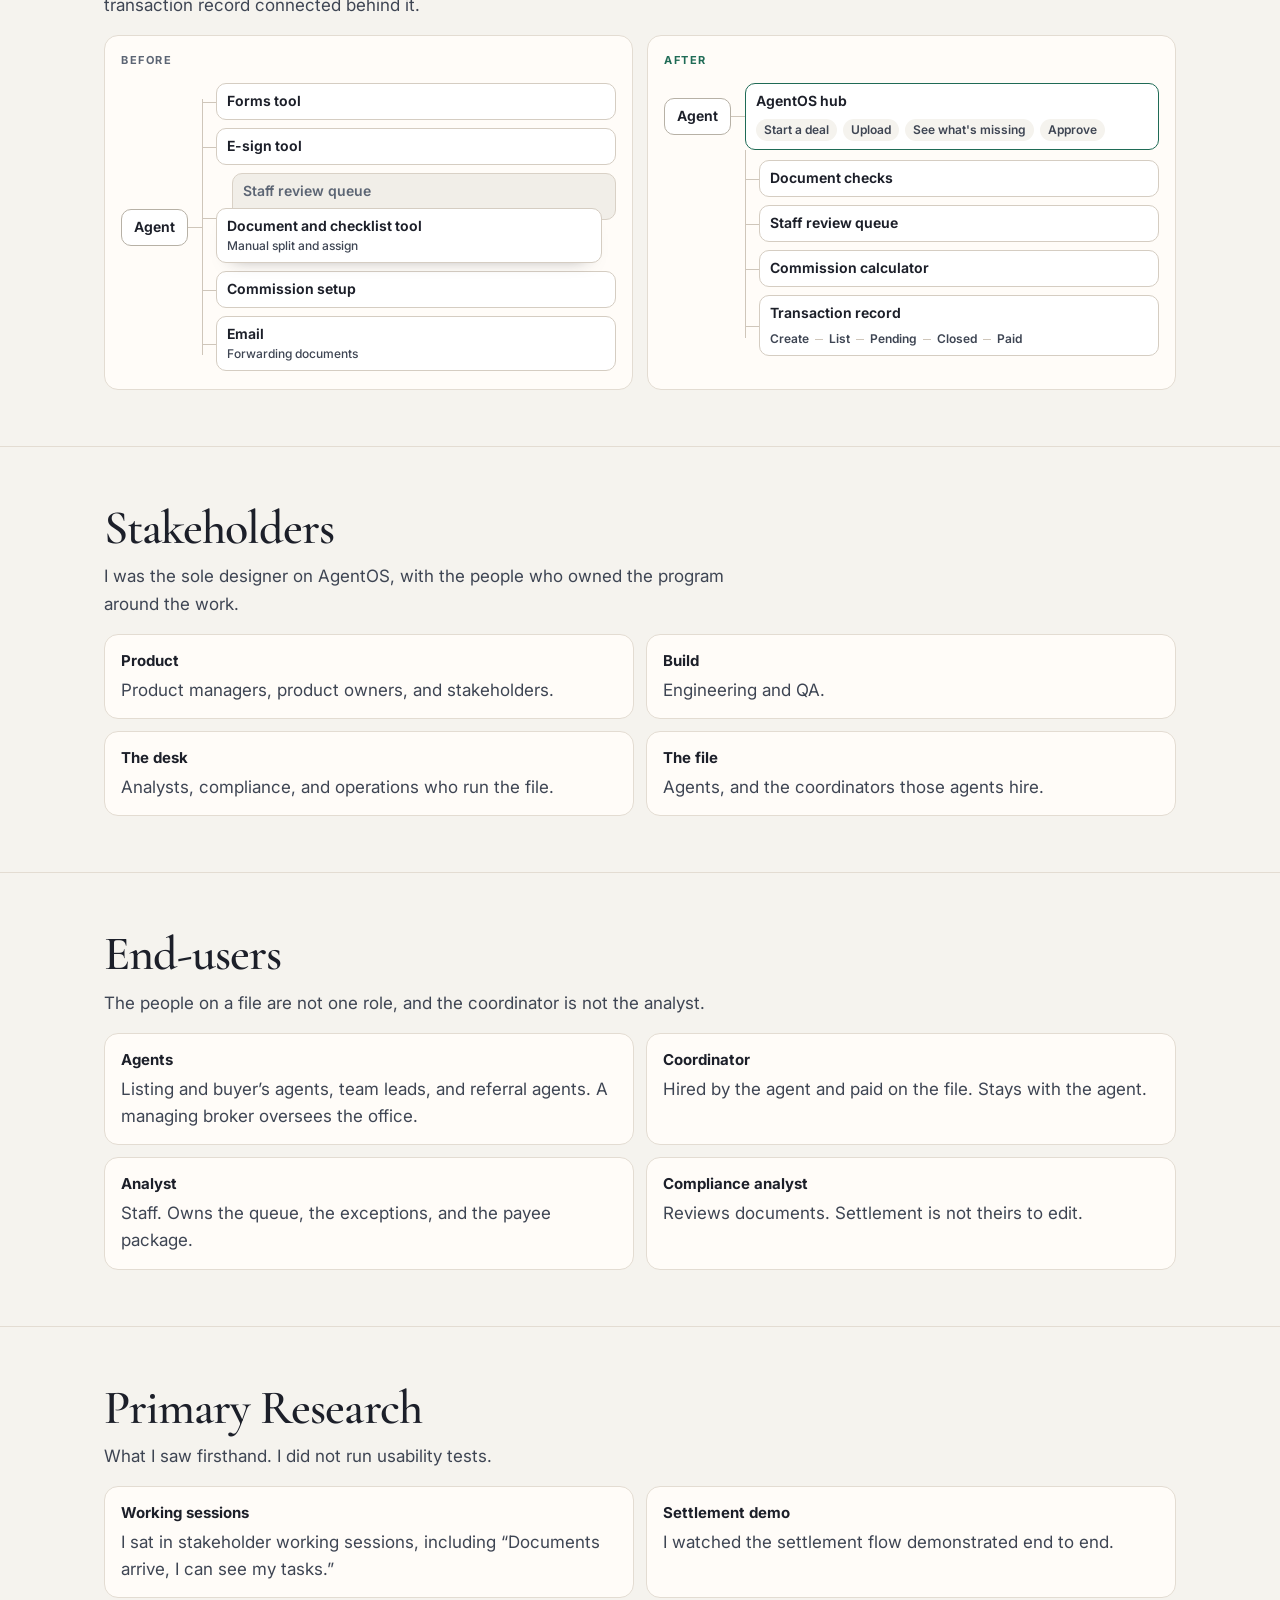
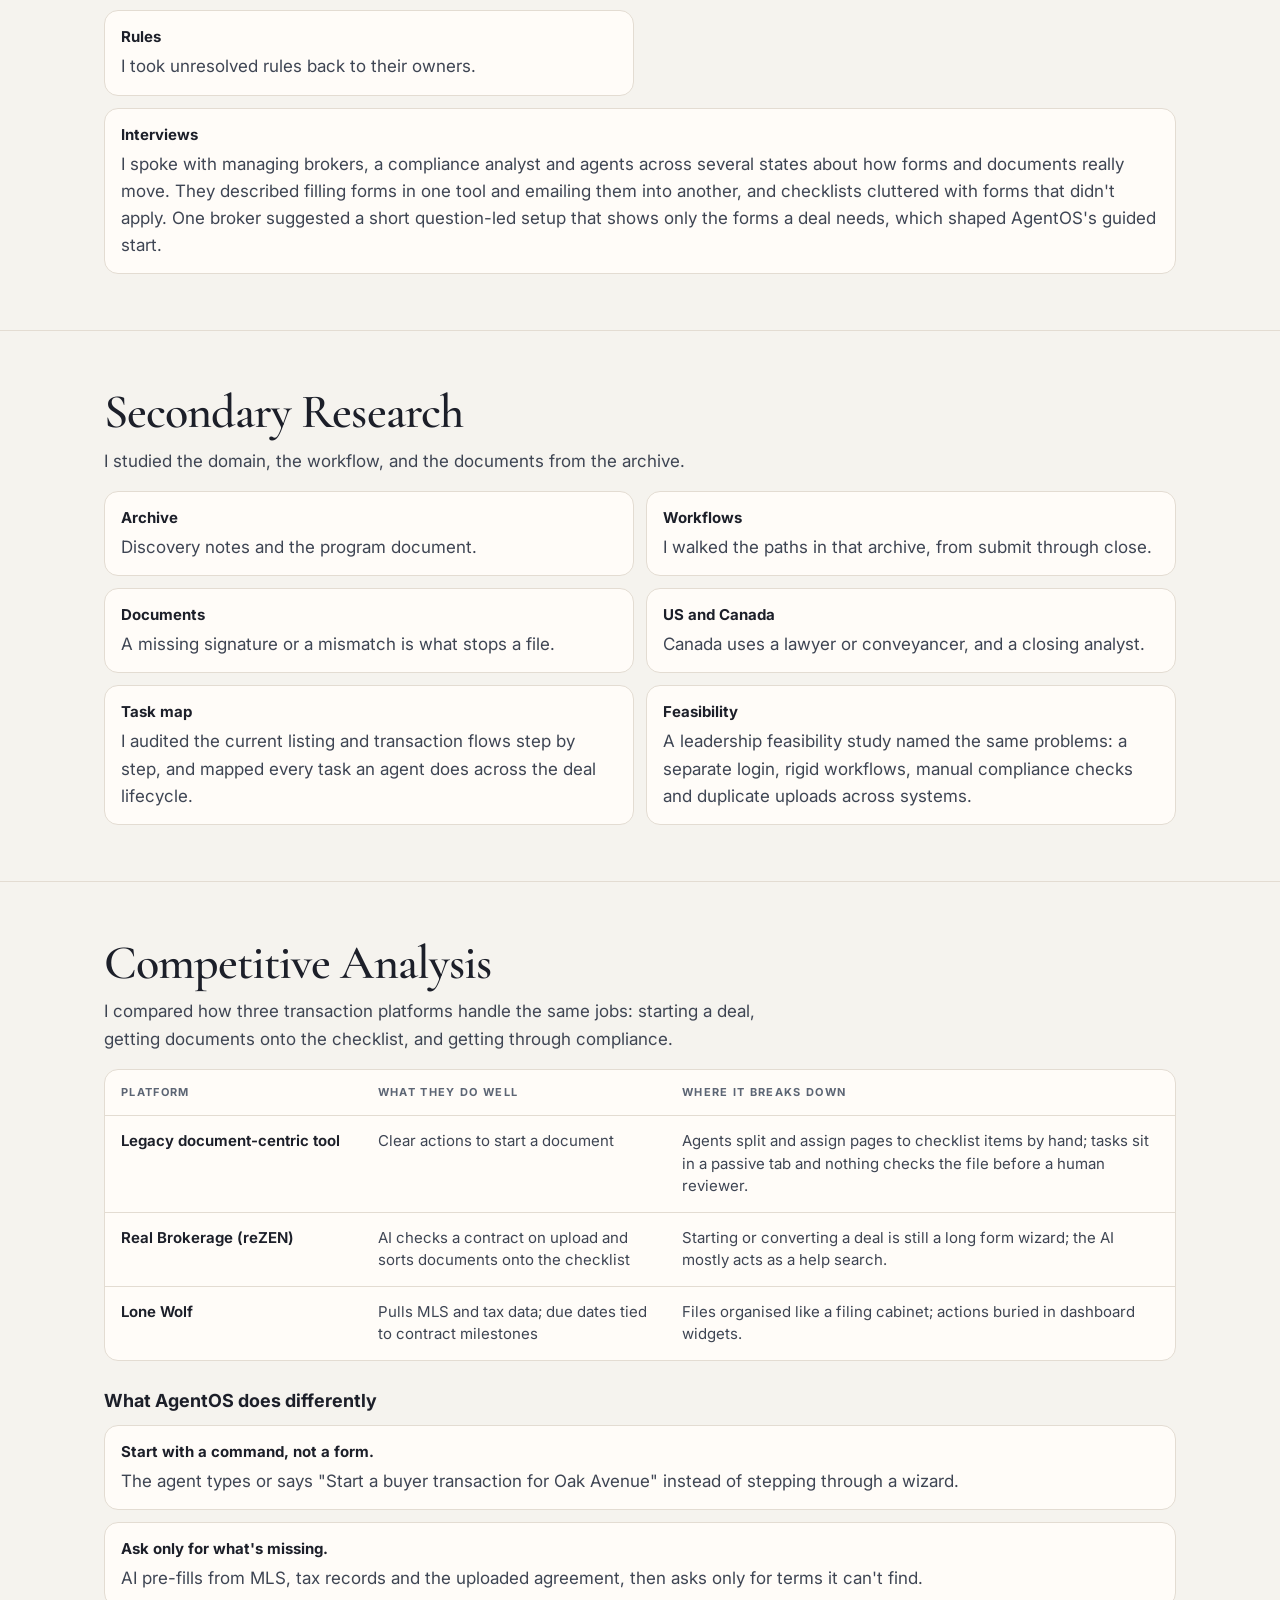
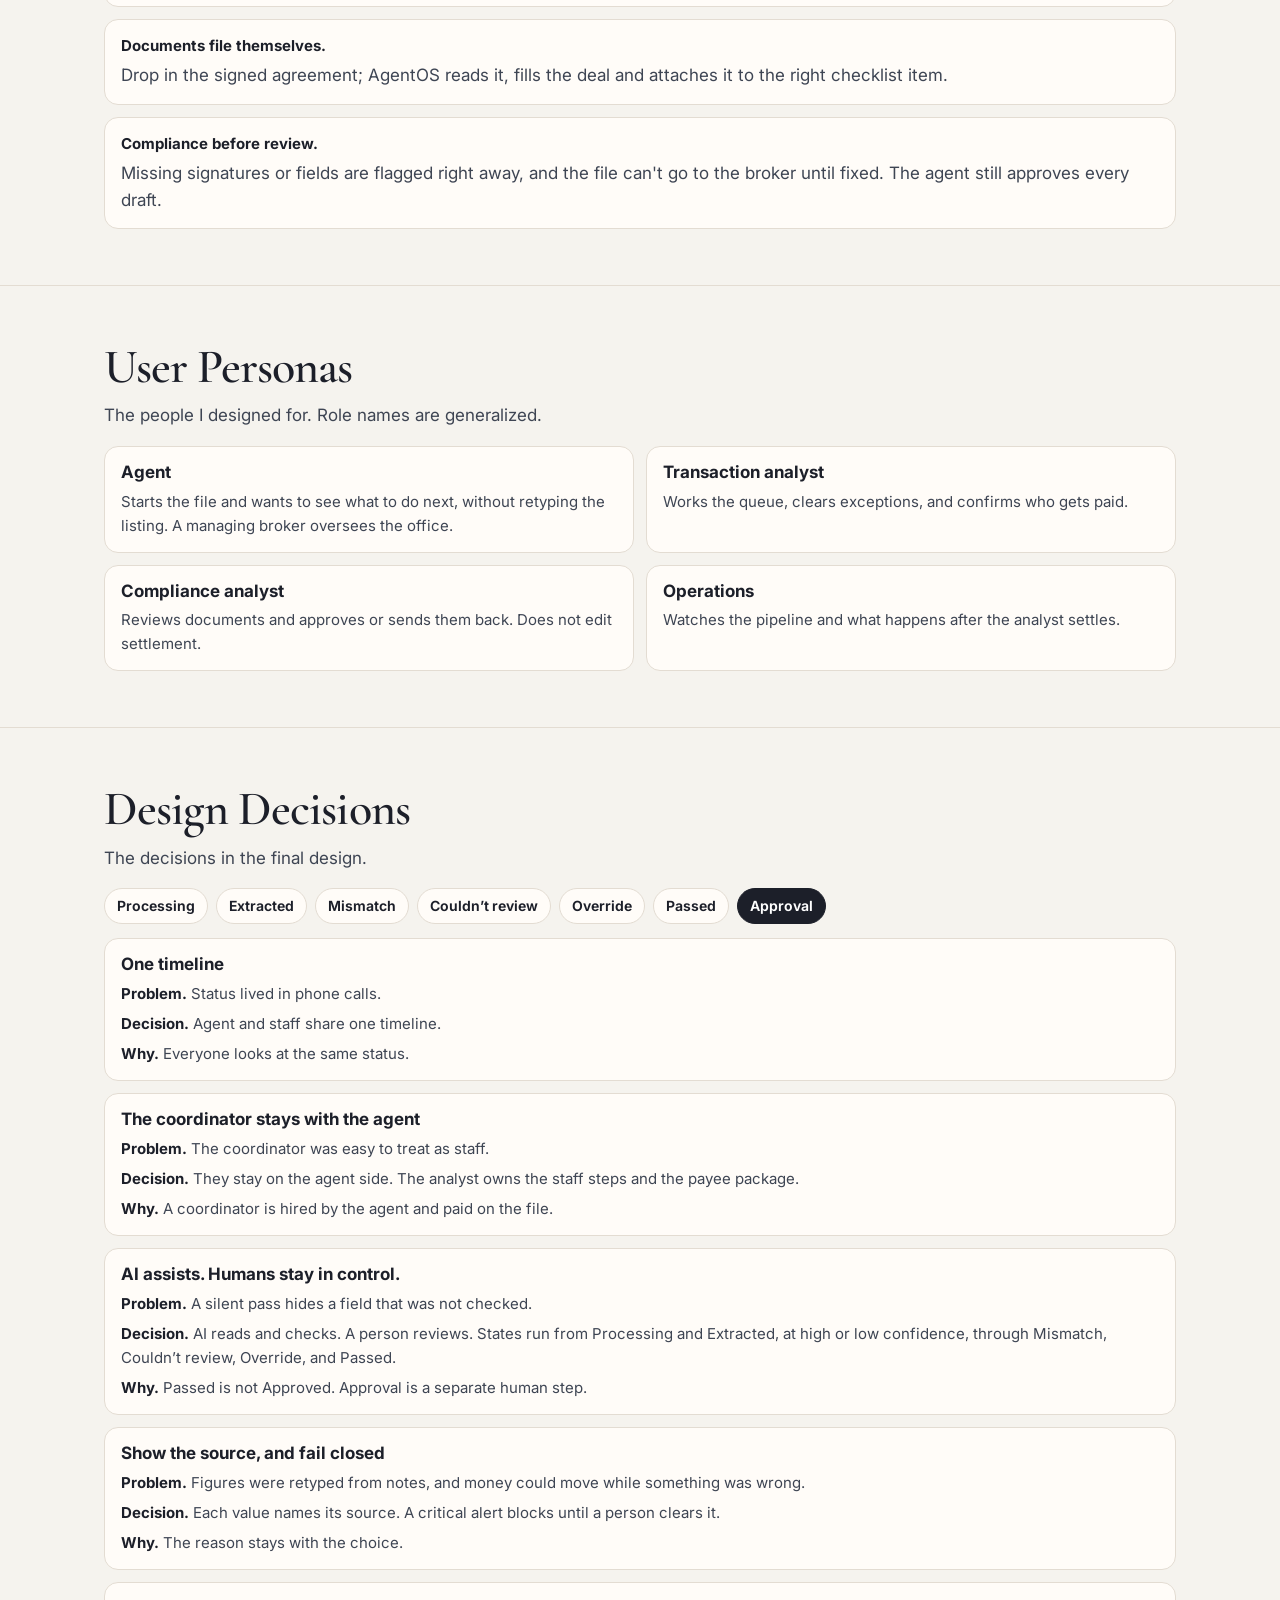
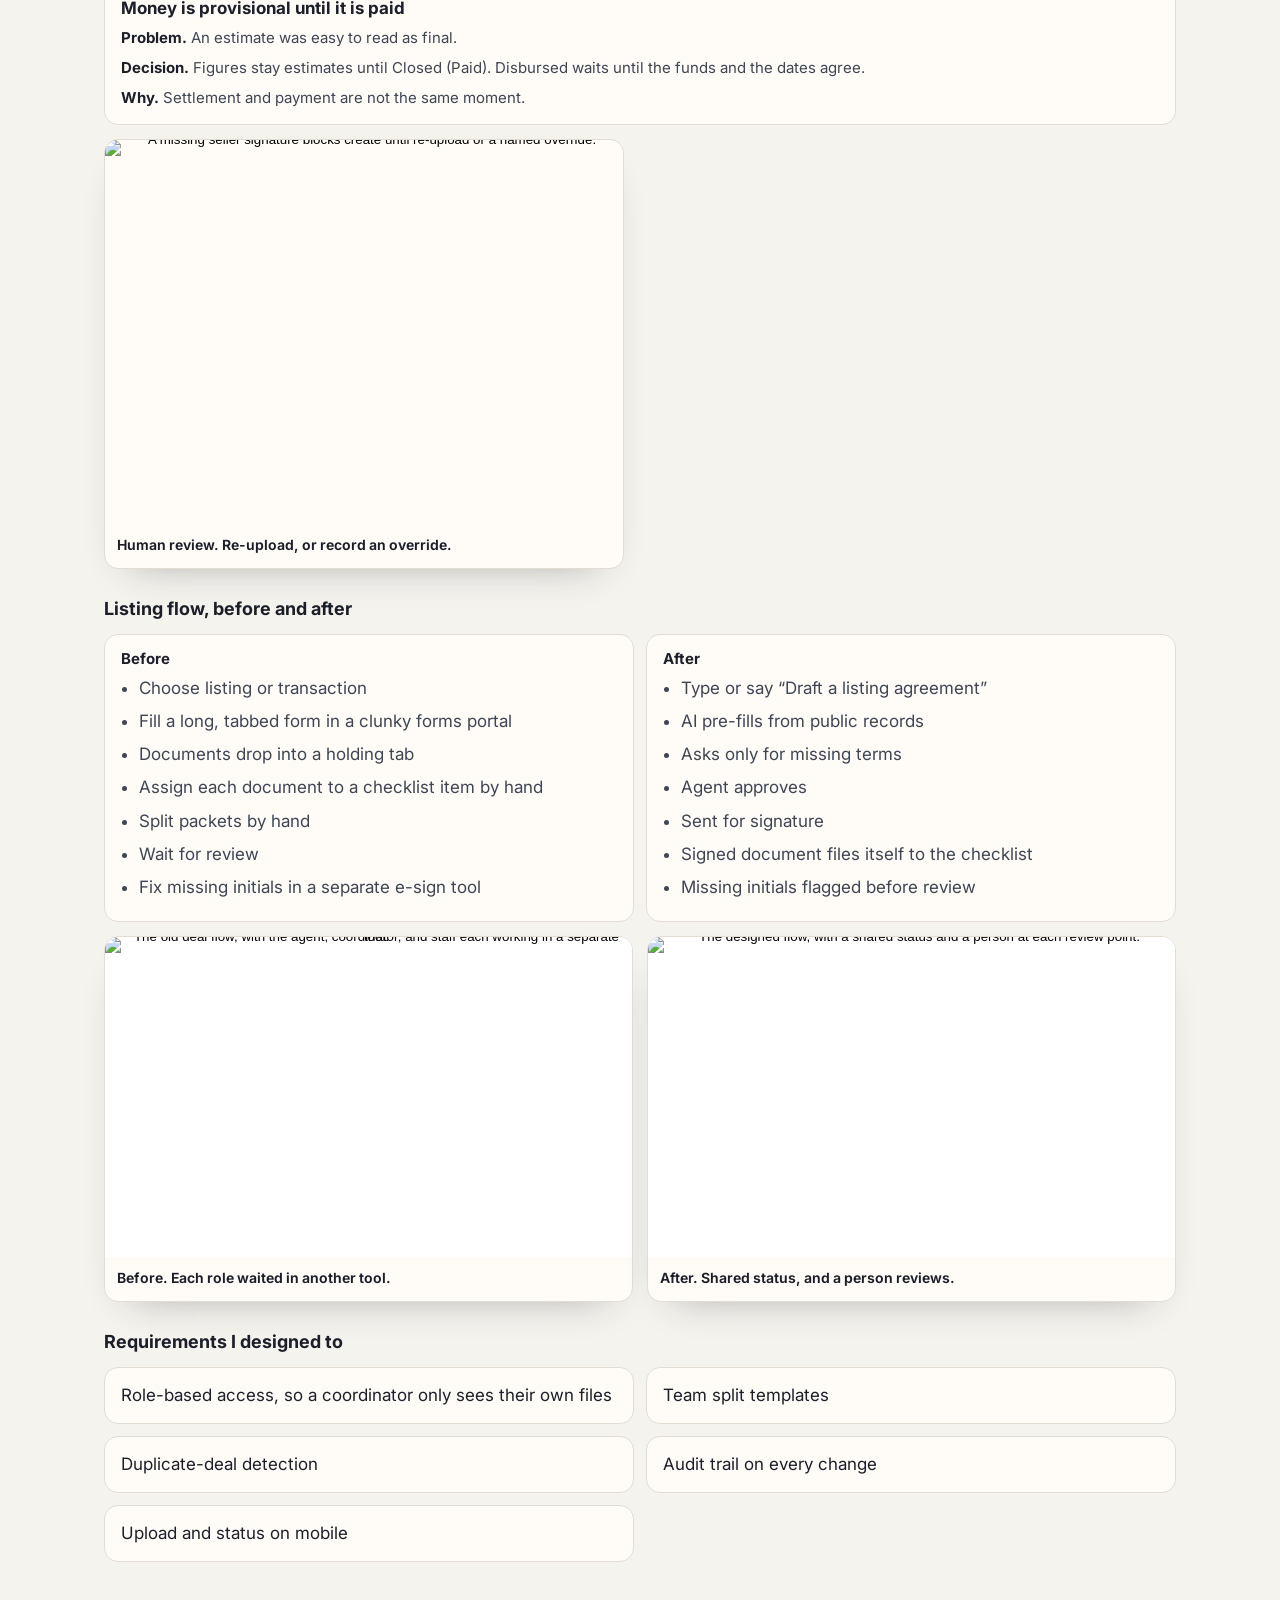
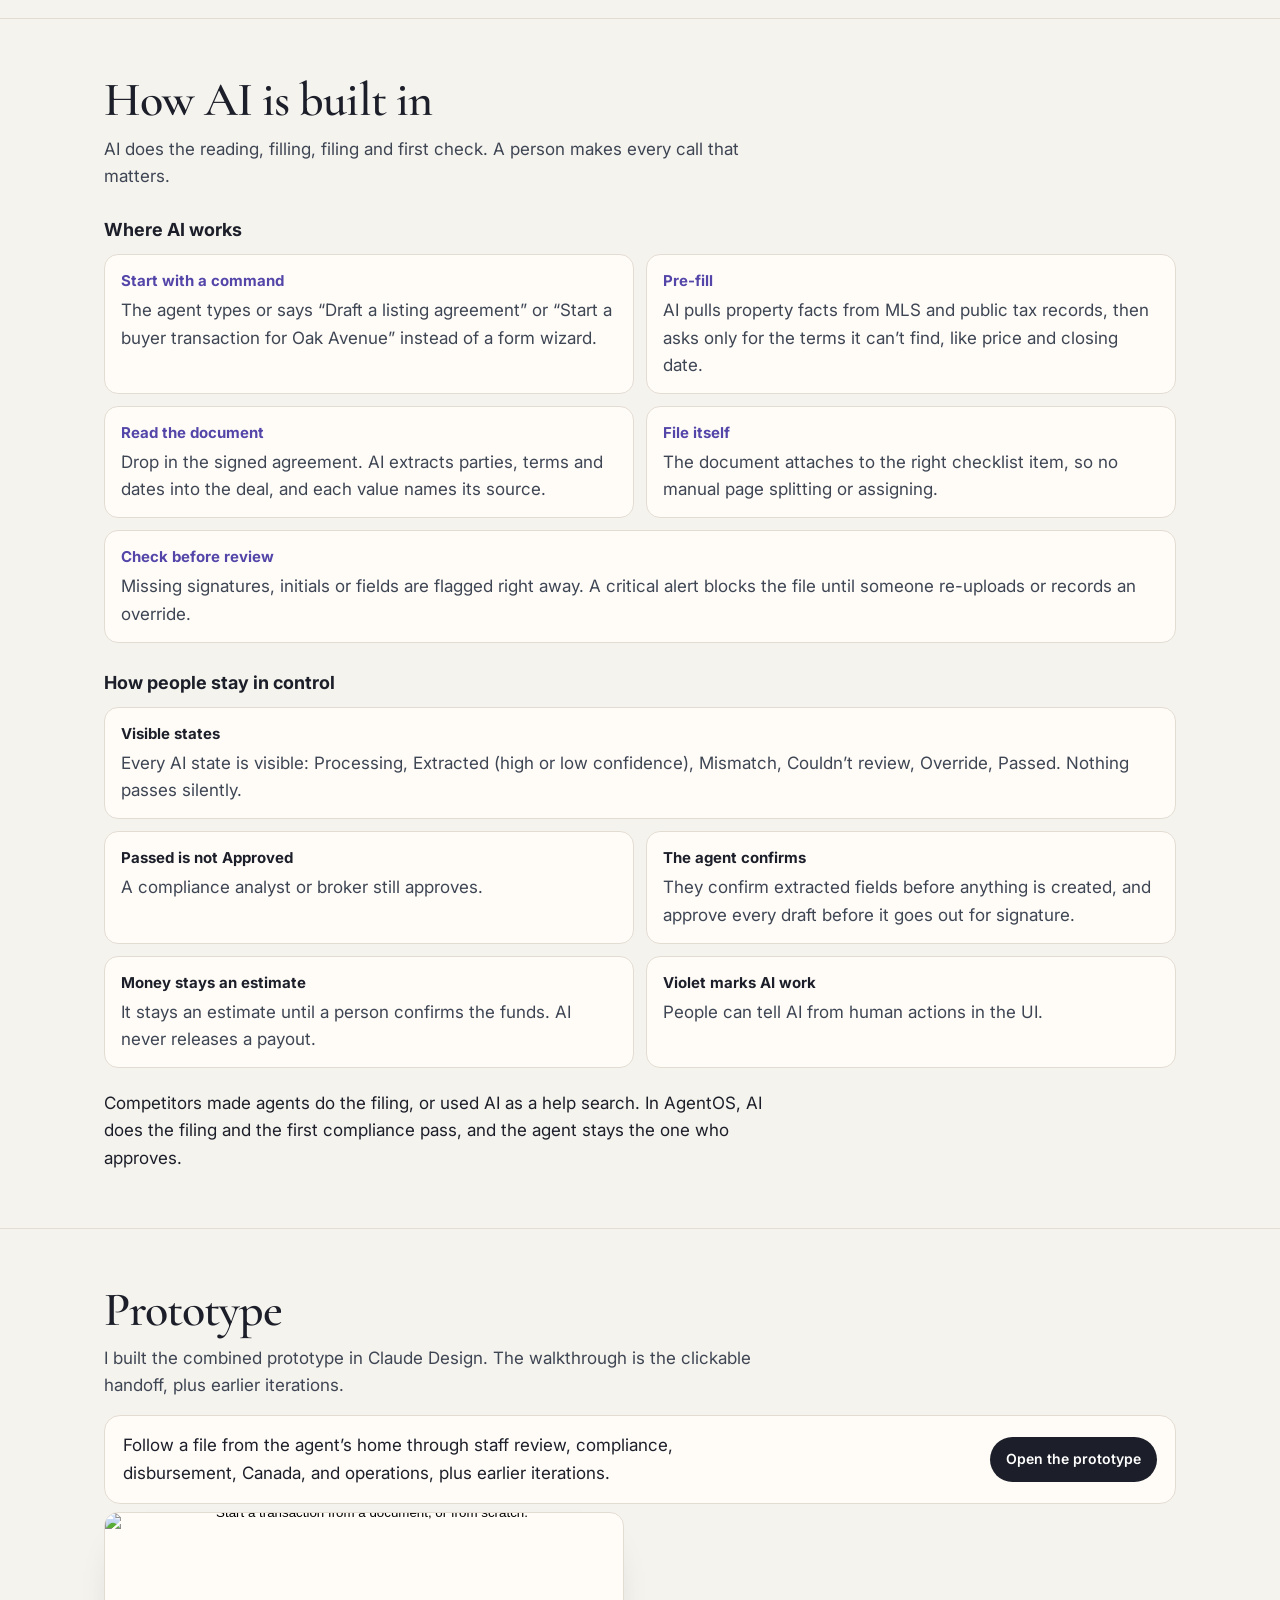
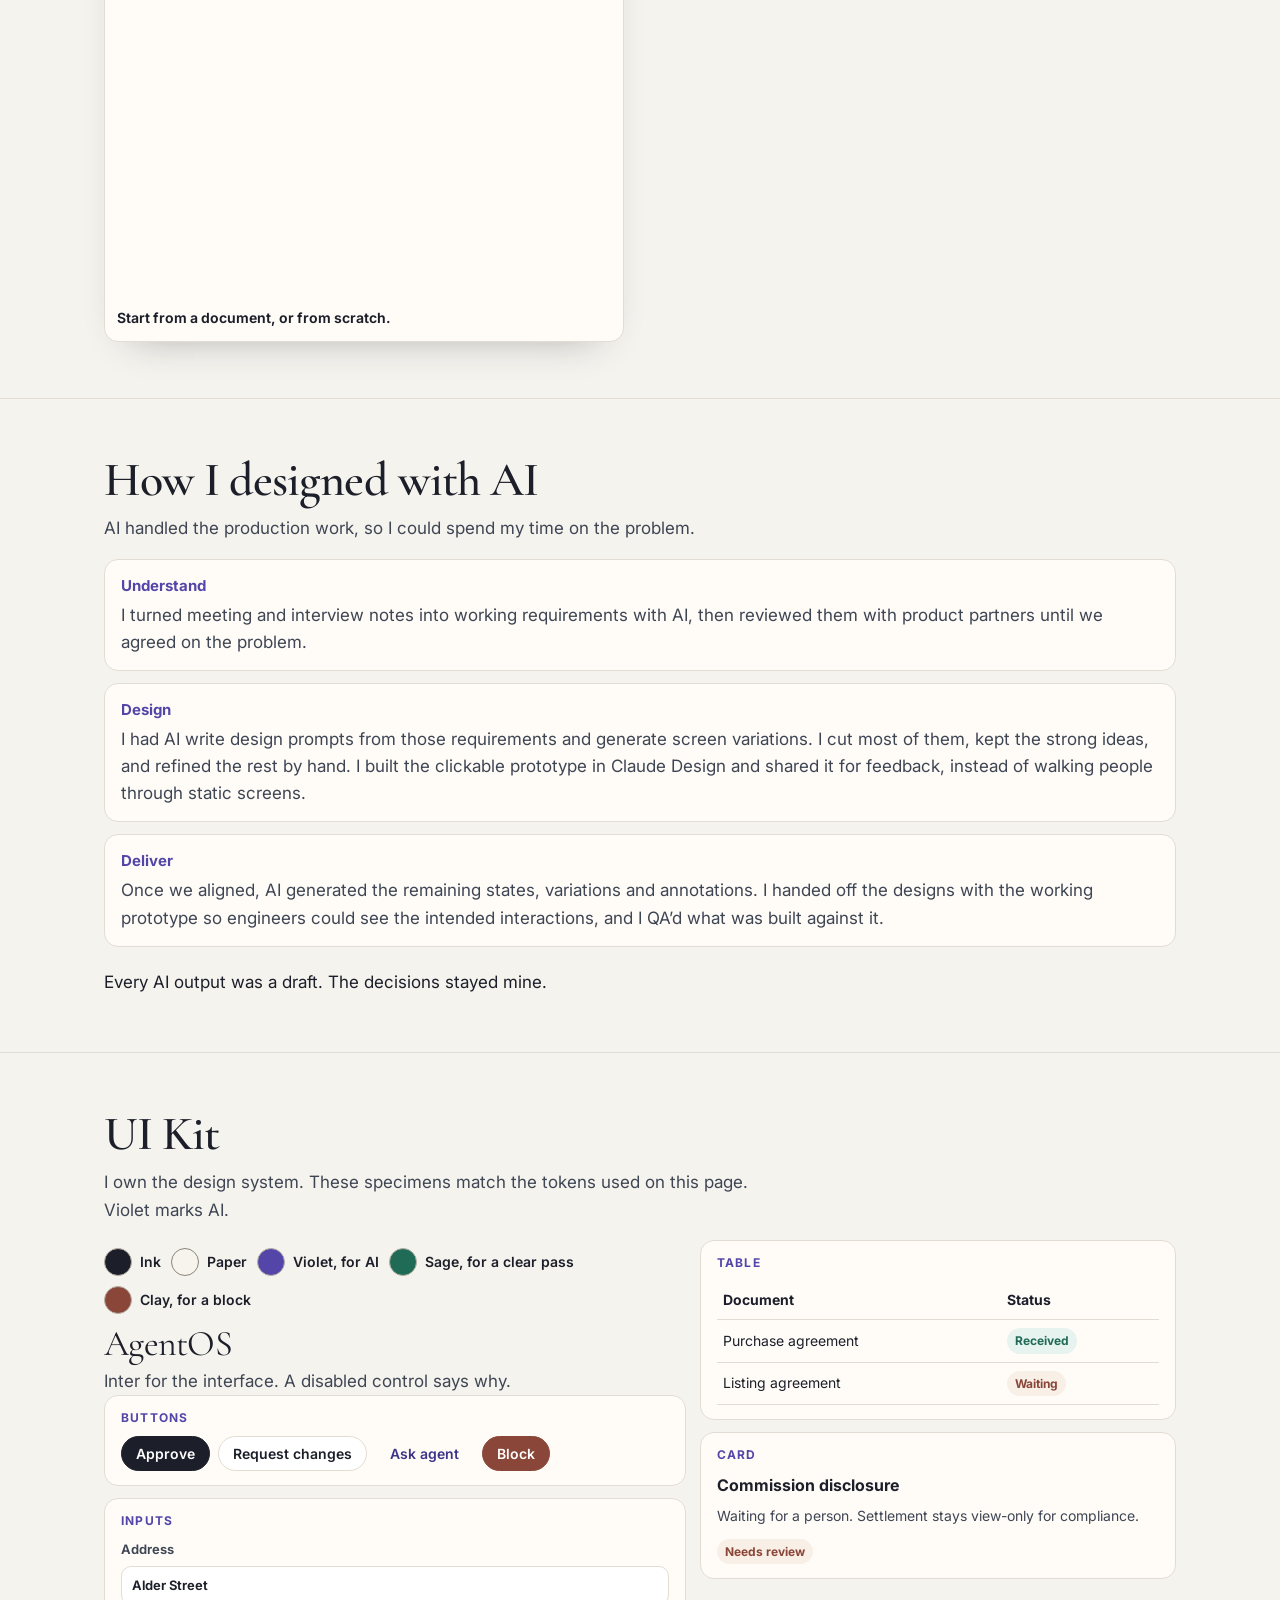
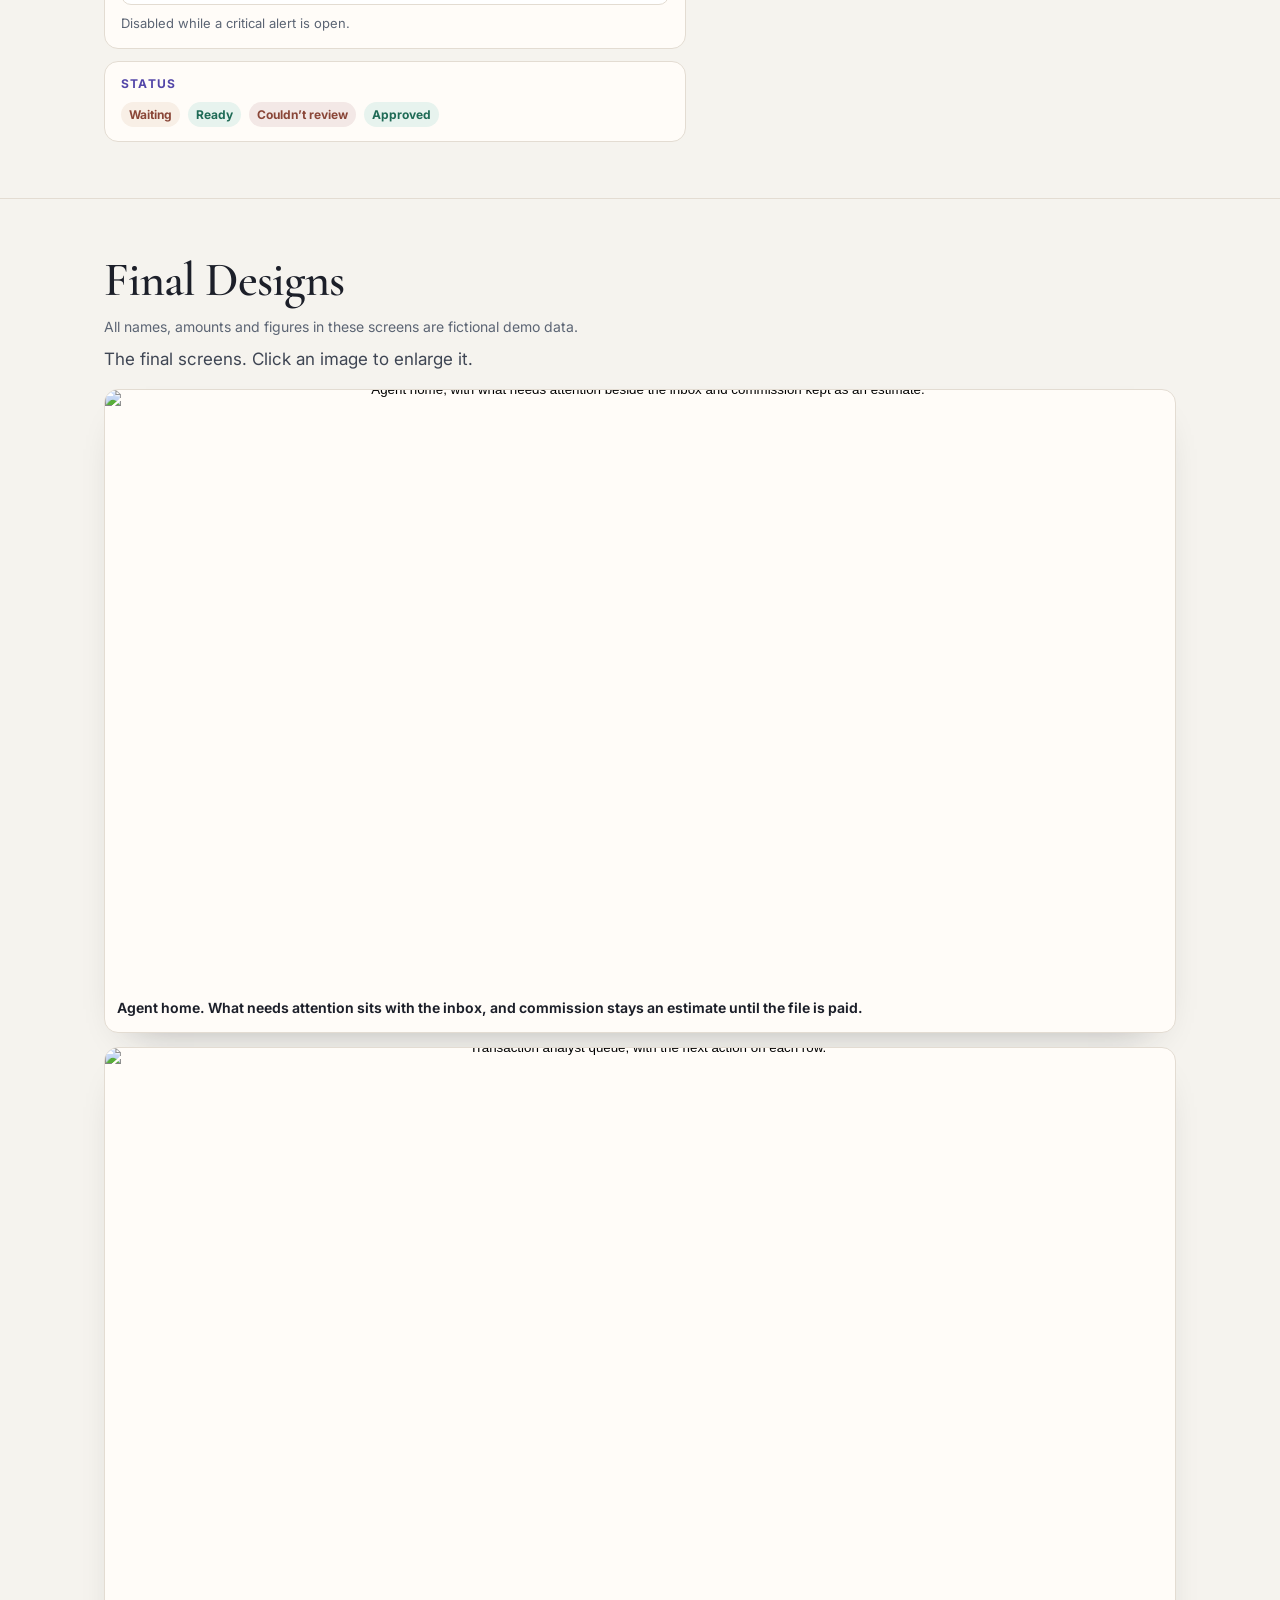
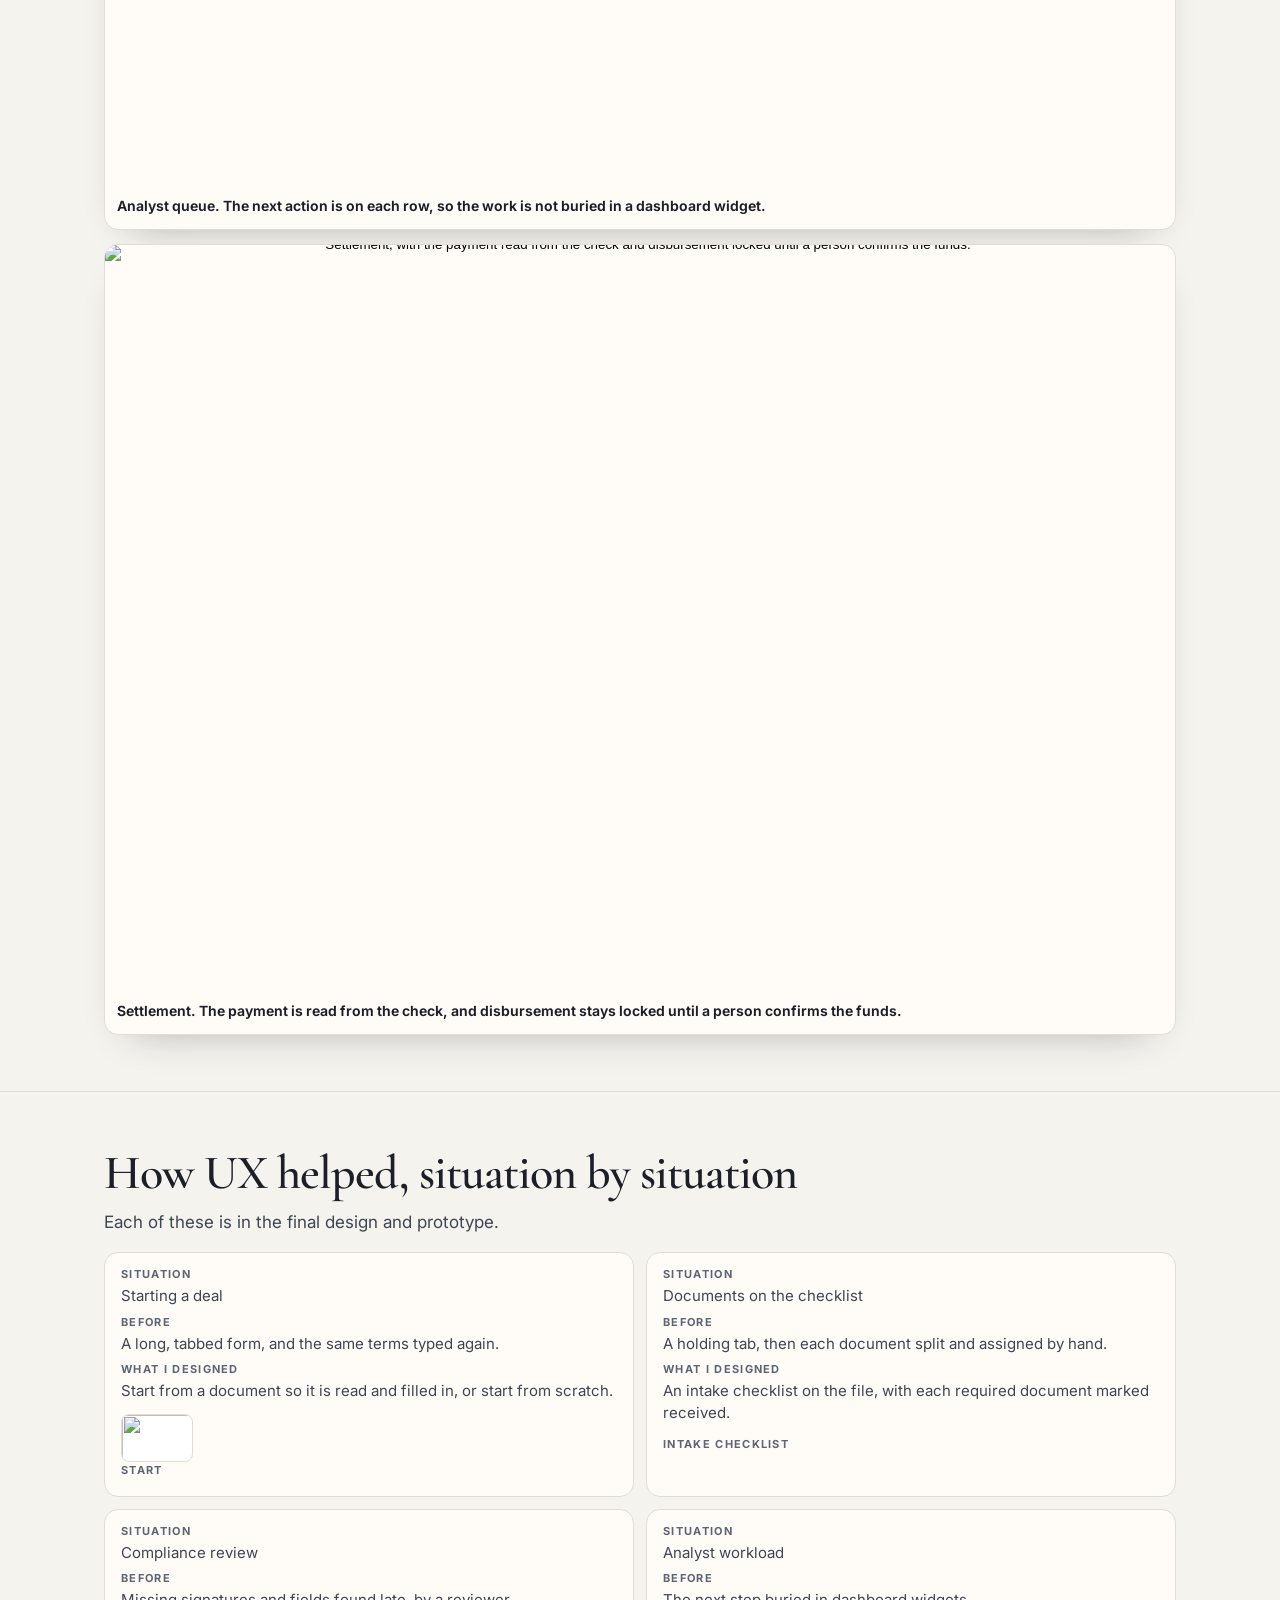
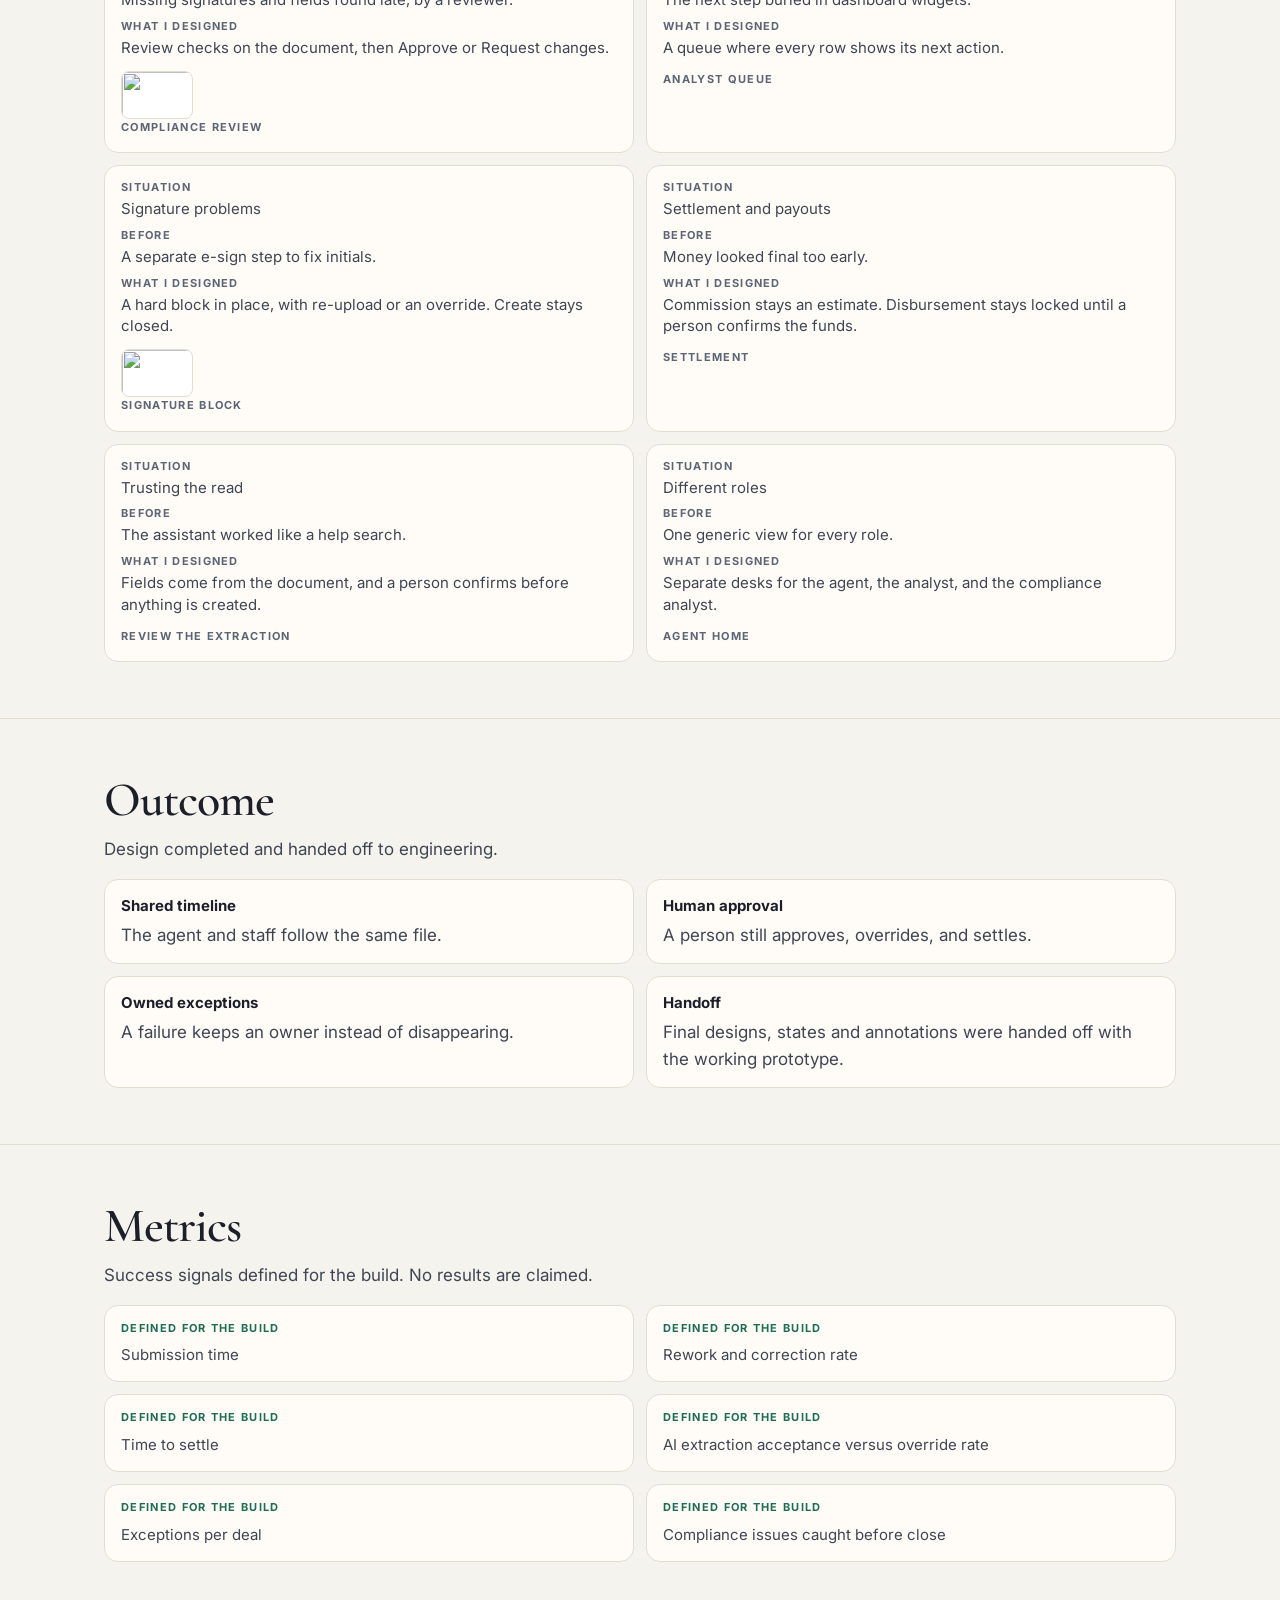
==== commit 399faffc: "Mark the AgentOS case study as a completed design handoff. (#10) Replace in-progress status, outcome" ====
--- a/agentos/index.html
+++ b/agentos/index.html
@@ -40,6 +40,7 @@
     <li><a href="#design-decisions"><i class="dot" aria-hidden="true"></i>Design Decisions</a></li>
     <li><a href="#how-ai-is-built-in"><i class="dot" aria-hidden="true"></i>How AI is built in</a></li>
     <li><a href="#prototype"><i class="dot" aria-hidden="true"></i>Prototype</a></li>
+    <li><a href="#how-i-designed-with-ai"><i class="dot" aria-hidden="true"></i>How I designed with AI</a></li>
     <li><a href="#ui-kit"><i class="dot" aria-hidden="true"></i>UI Kit</a></li>
     <li><a href="#final-designs"><i class="dot" aria-hidden="true"></i>Final Designs</a></li>
     <li><a href="#how-ux-helped"><i class="dot" aria-hidden="true"></i>How UX helped</a></li>
@@ -418,6 +419,19 @@
         <figcaption><a href="../walkthrough.html#05">Start from a document, or from scratch.</a></figcaption>
       </figure>
     </div>
+  </div>
+</section>
+
+<section id="how-i-designed-with-ai">
+  <div class="wrap">
+    <h2>How I designed with AI</h2>
+    <p class="intro">AI handled the production work, so I could spend my time on the problem.</p>
+    <ul class="points">
+      <li class="span"><strong>Understand</strong> I turned meeting and interview notes into working requirements with AI, then reviewed them with product partners until we agreed on the problem.</li>
+      <li class="span"><strong>Design</strong> I had AI write design prompts from those requirements and generate screen variations. I cut most of them, kept the strong ideas, and refined the rest by hand. I built the clickable prototype in Claude Design and shared it for feedback, instead of walking people through static screens.</li>
+      <li class="span"><strong>Deliver</strong> Once we aligned, AI generated the remaining states, variations and annotations. I handed off the designs with the working prototype so engineers could see the intended interactions, and I QA’d what was built against it.</li>
+    </ul>
+    <p class="intro closer">Every AI output was a draft. The decisions stayed mine.</p>
   </div>
 </section>
 
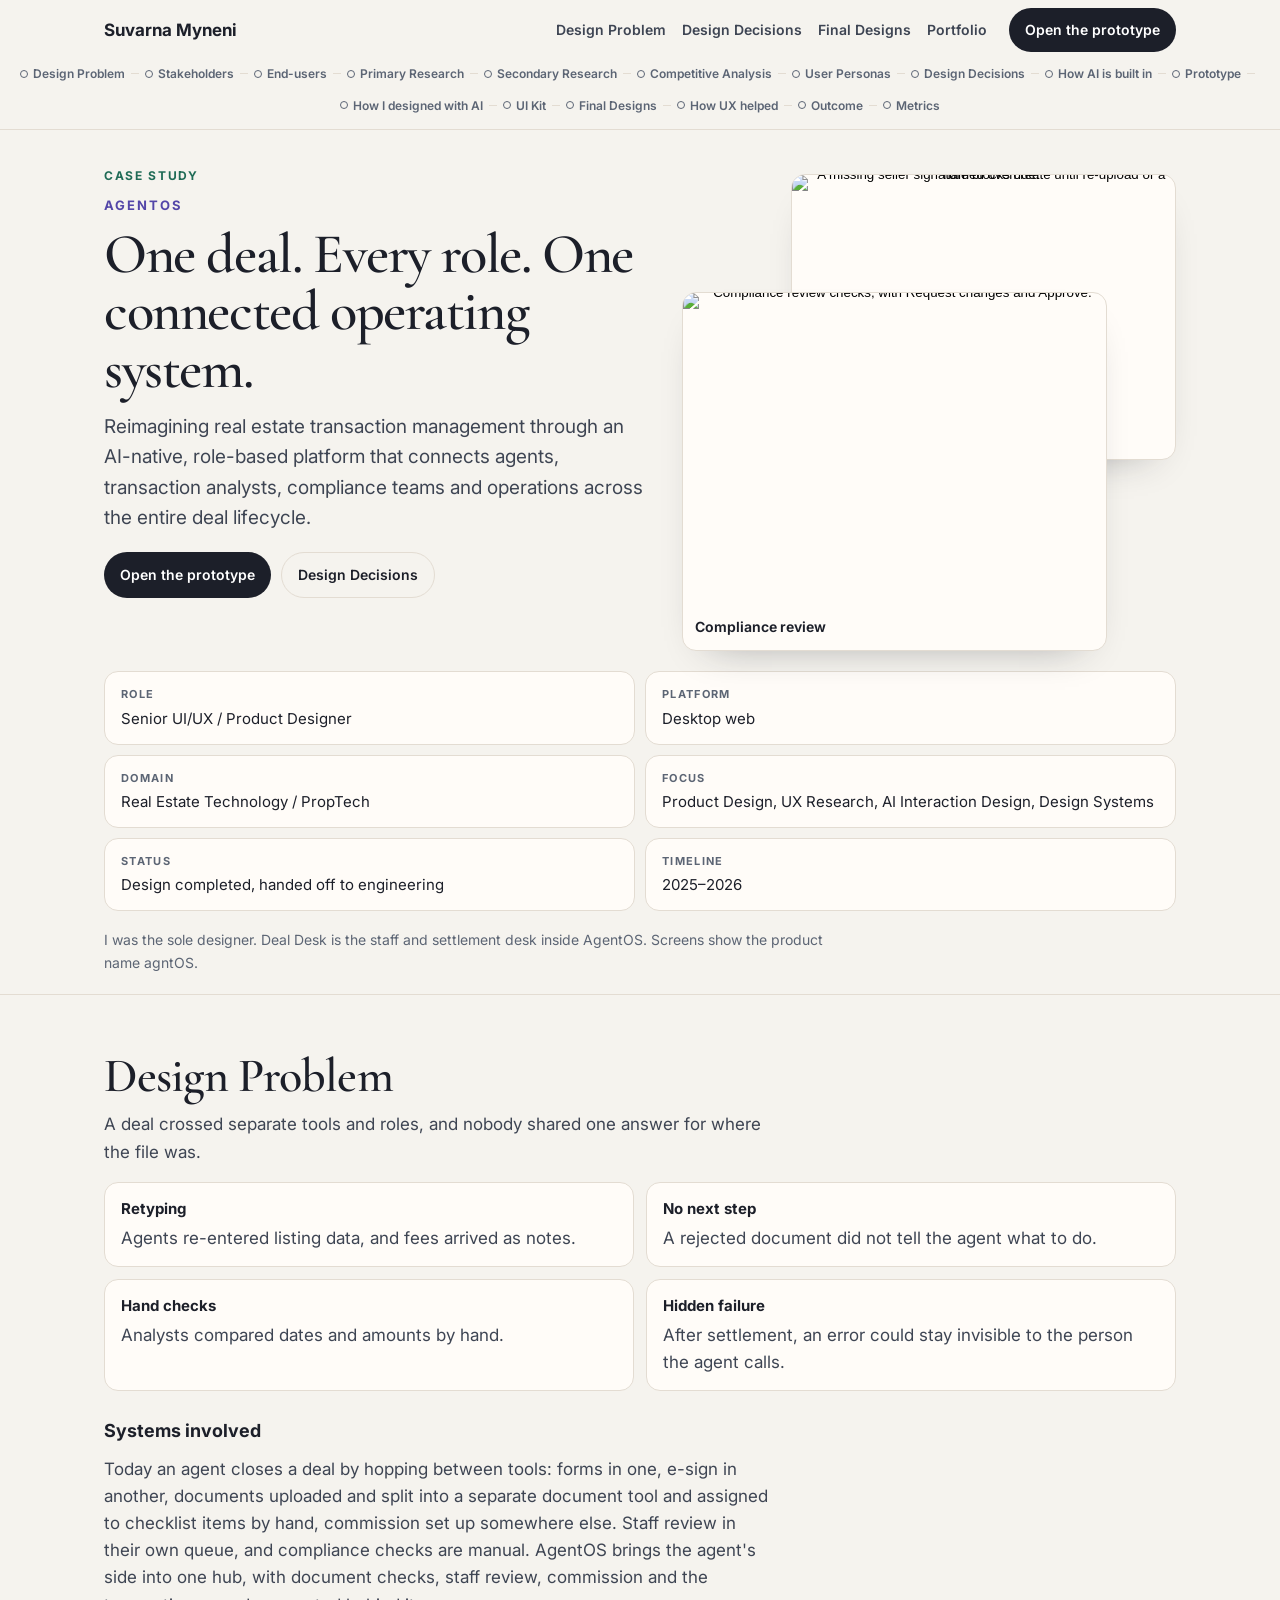
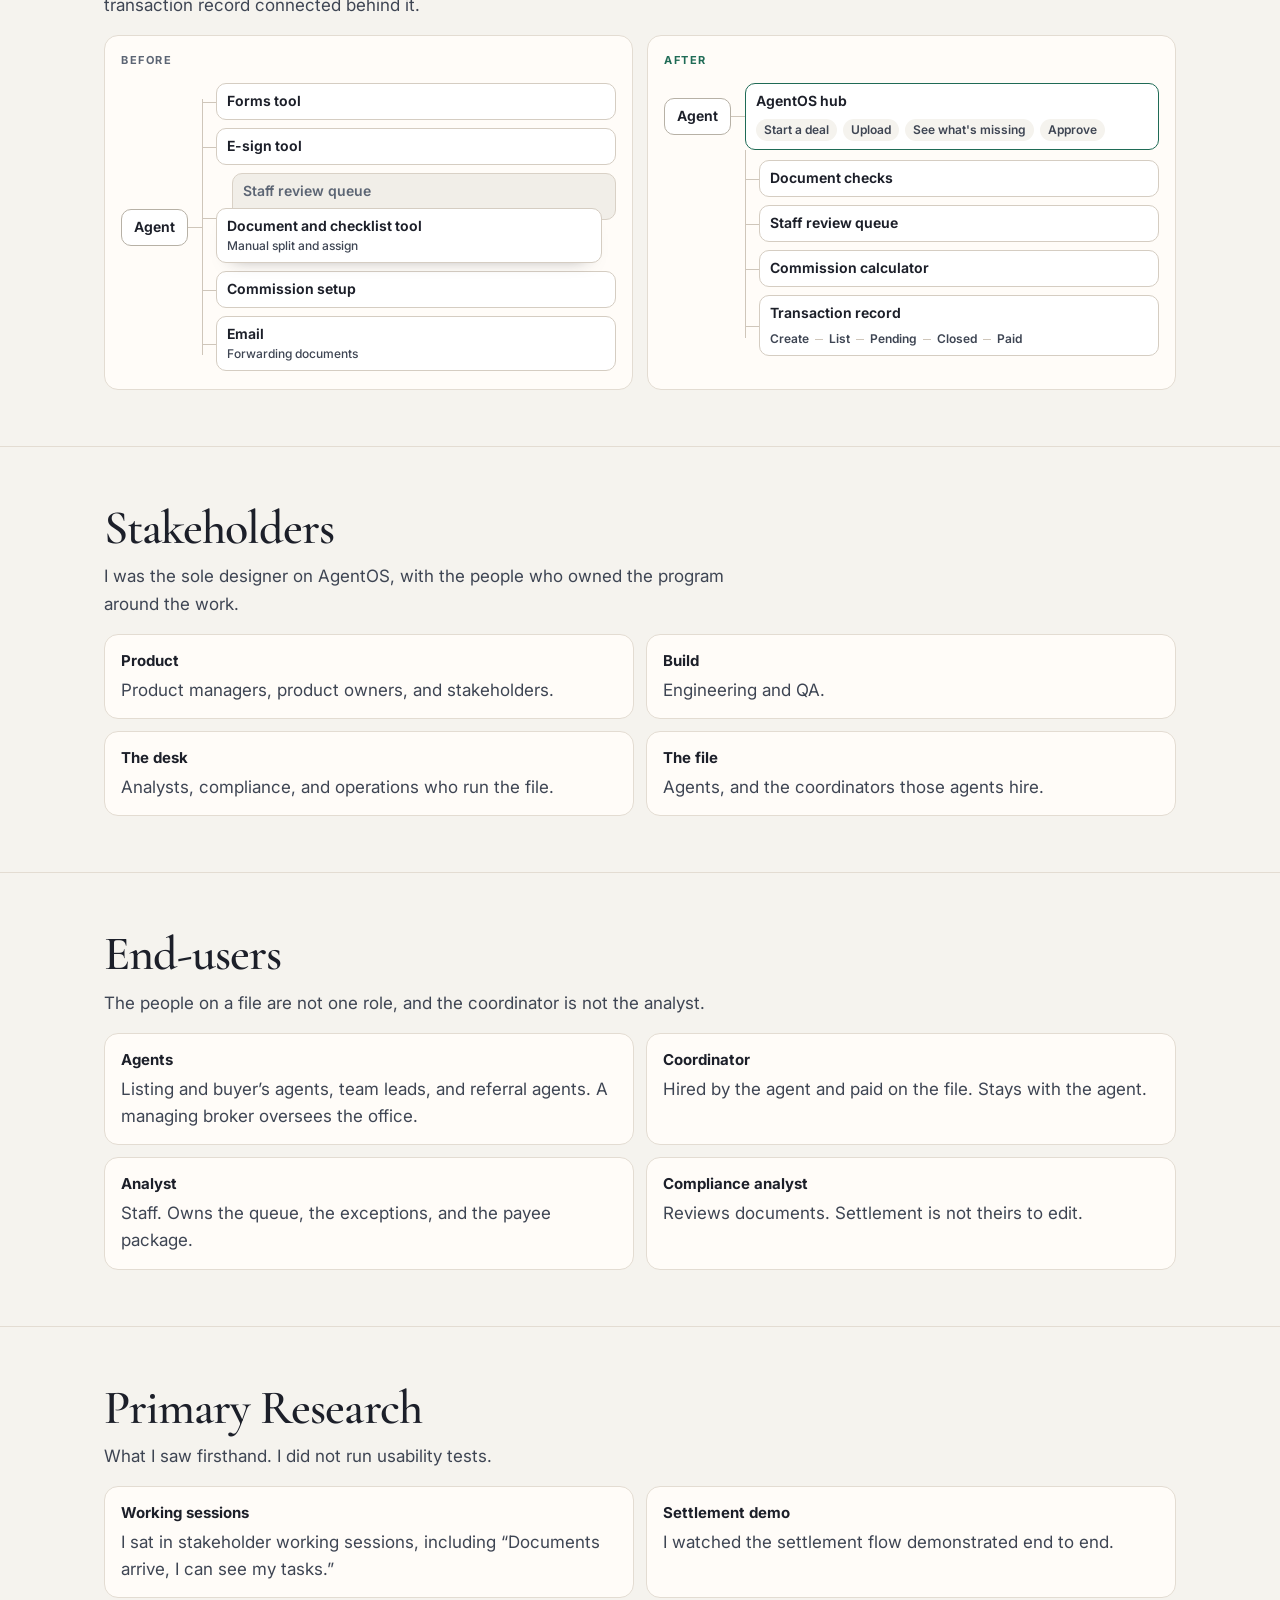
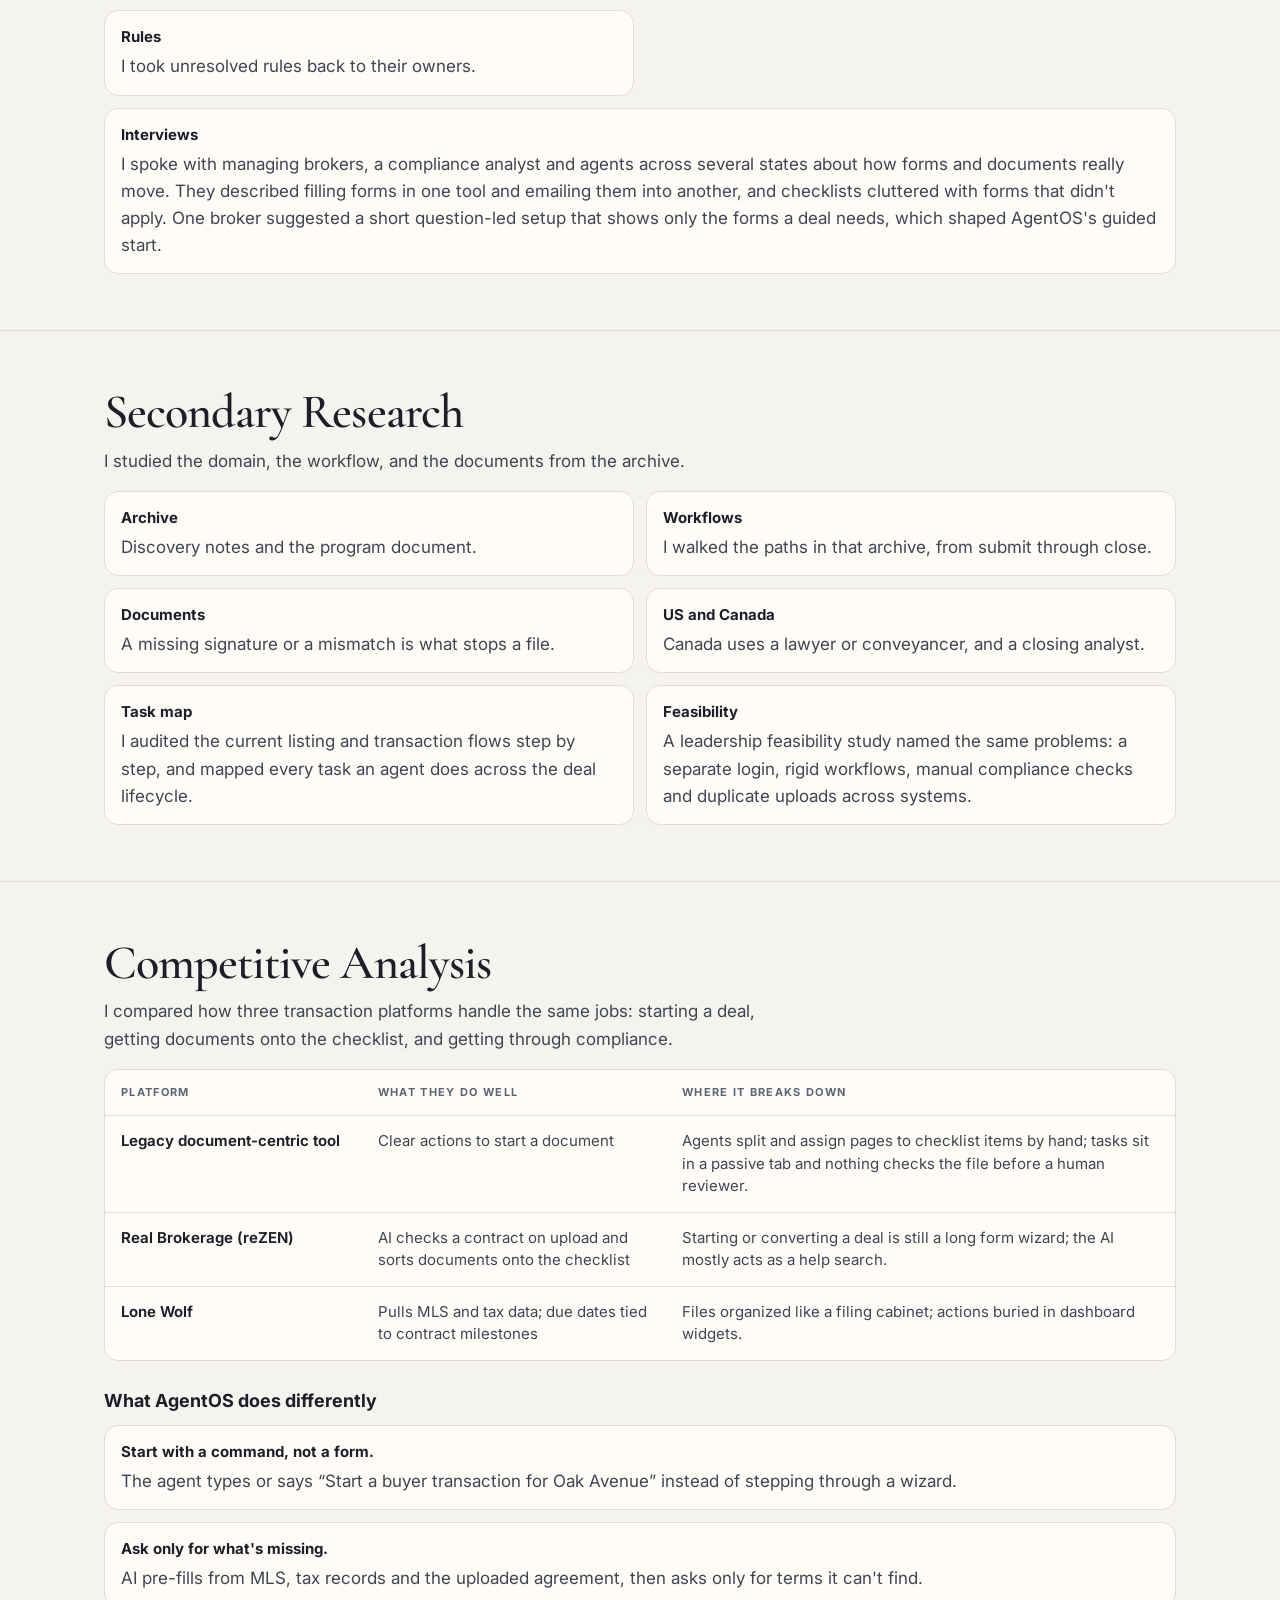
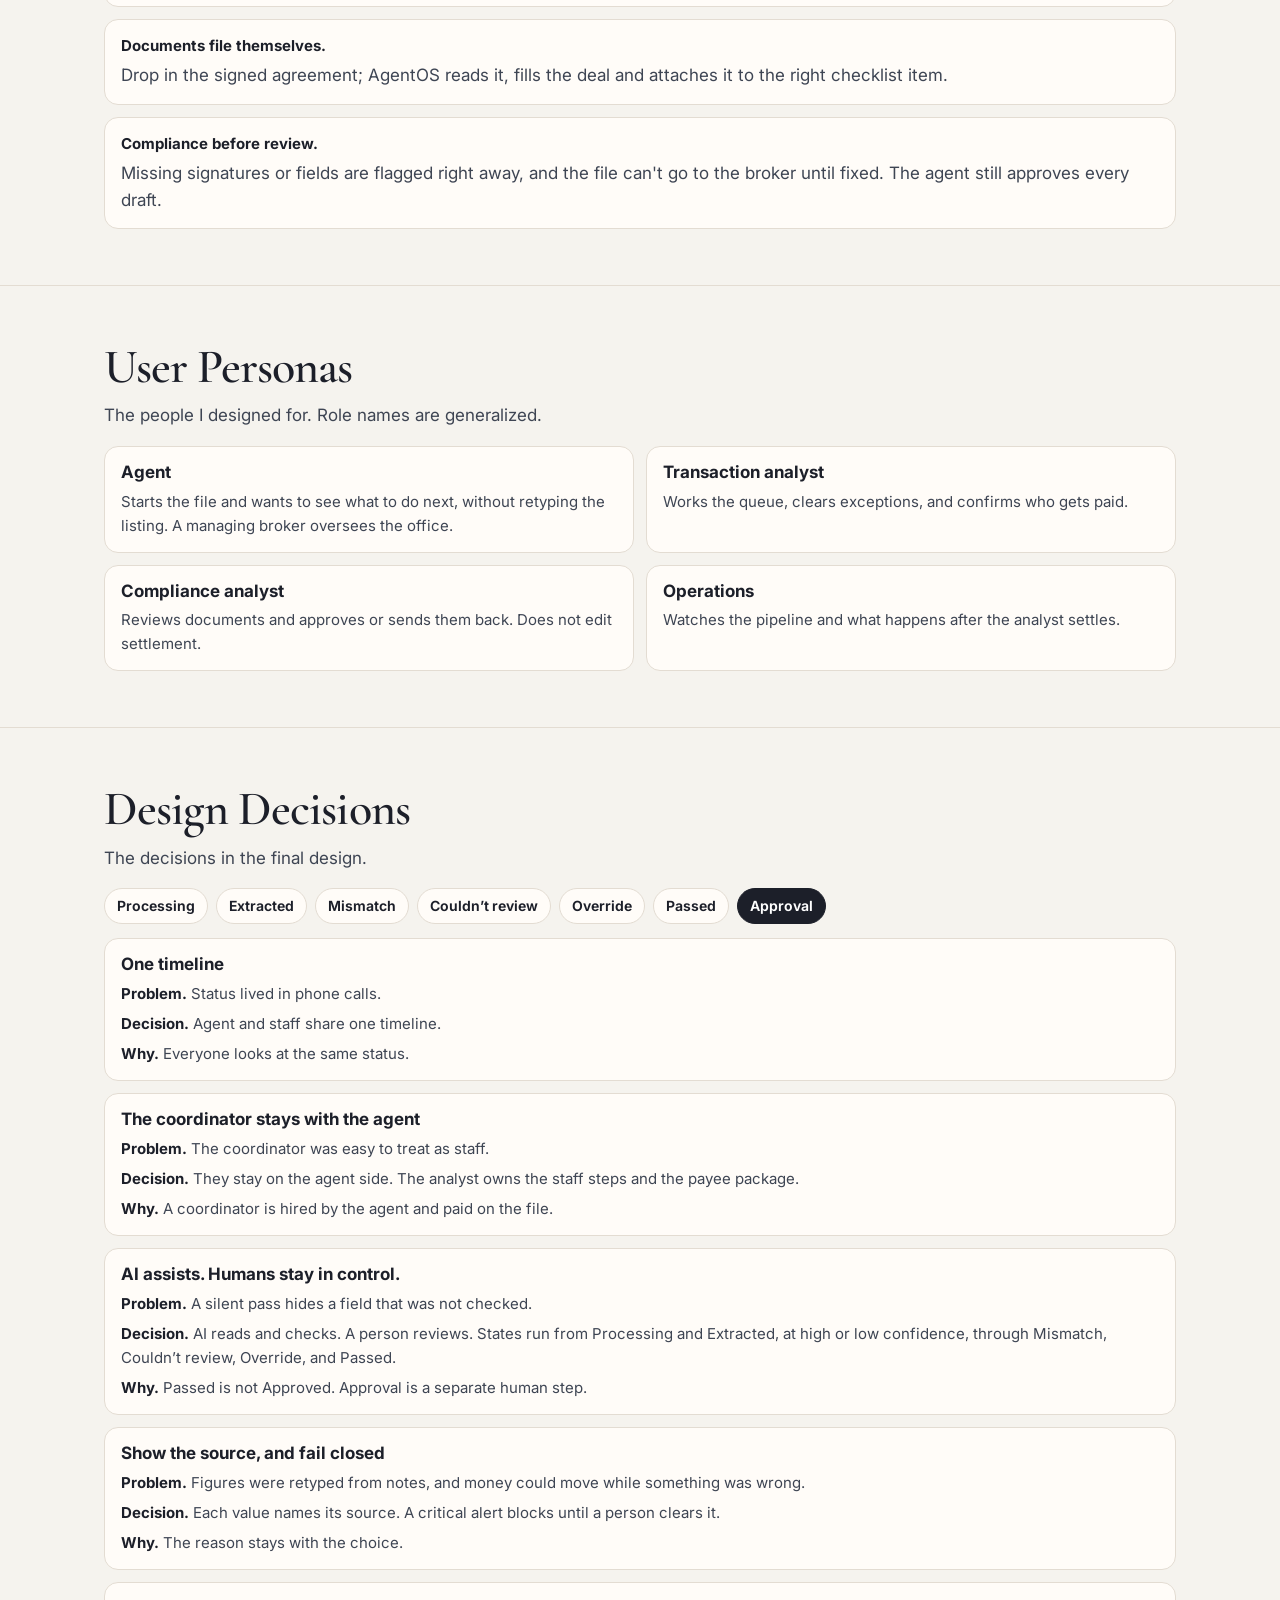
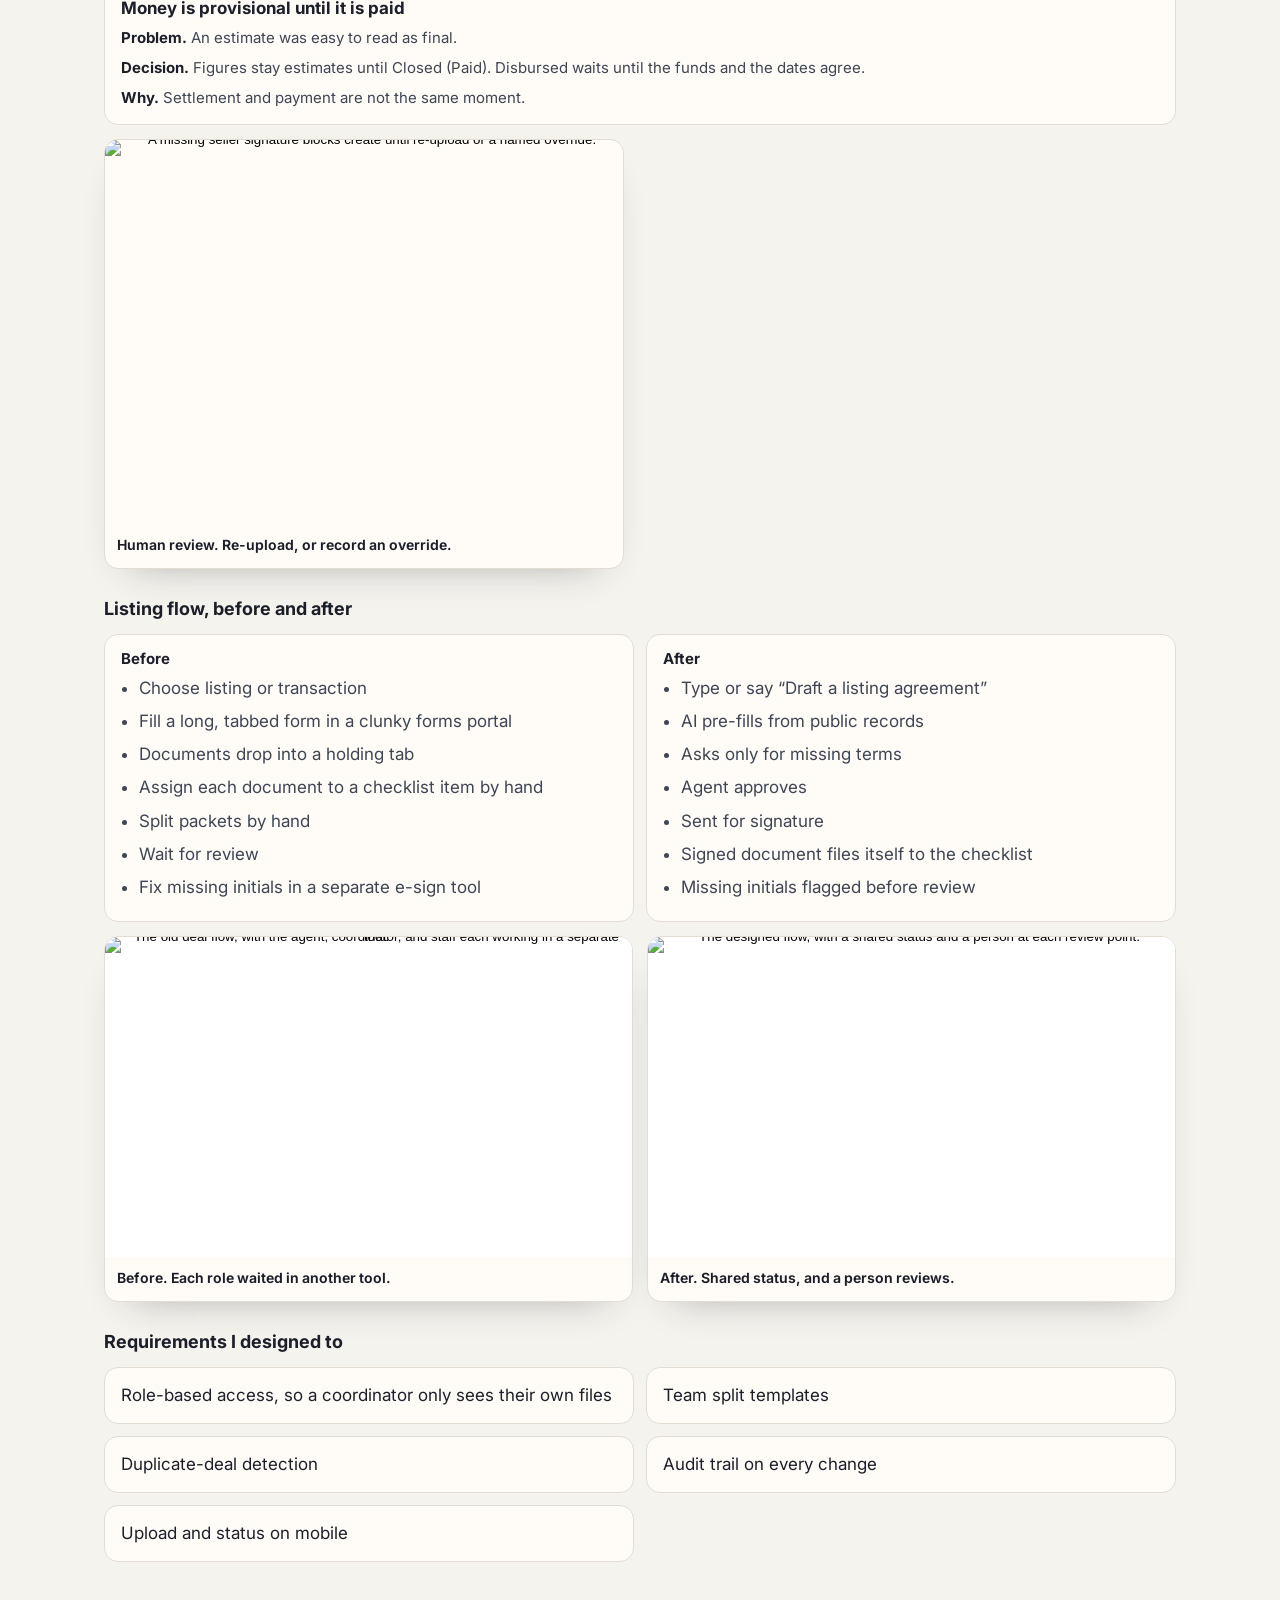
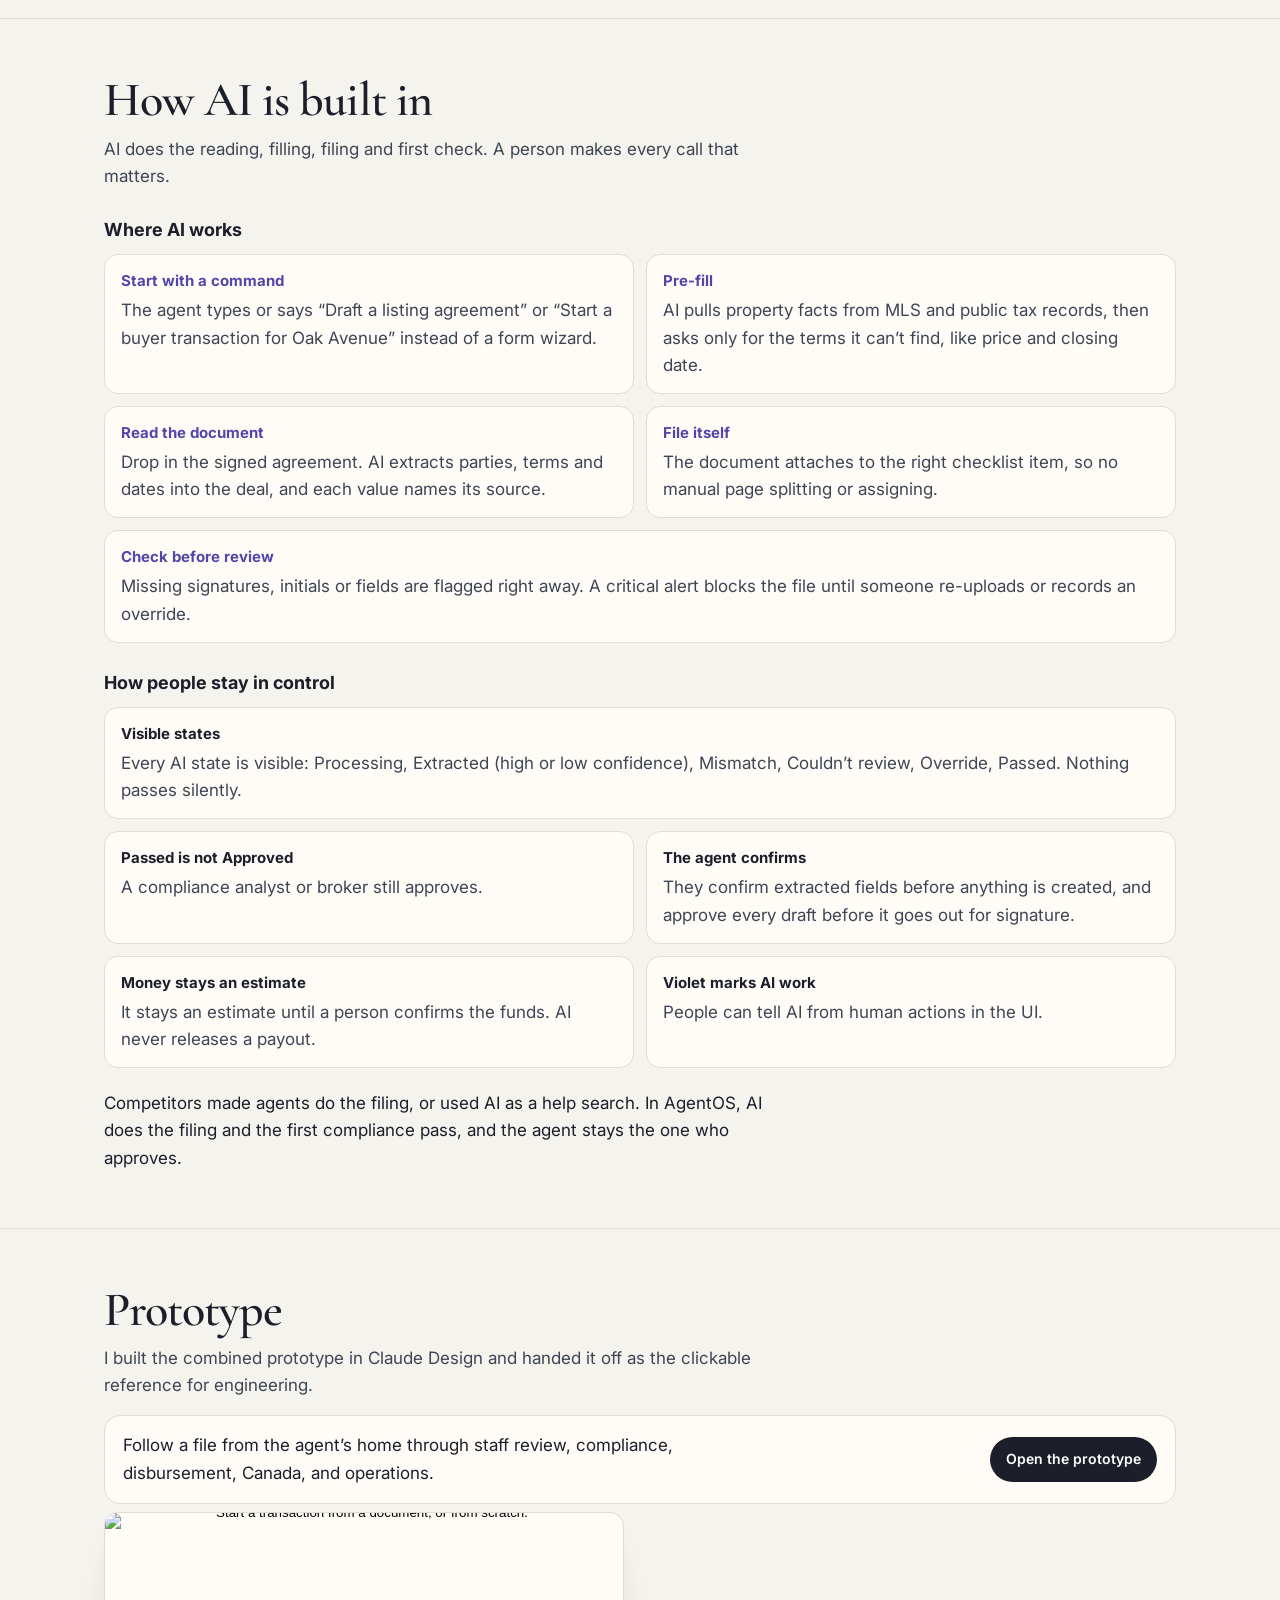
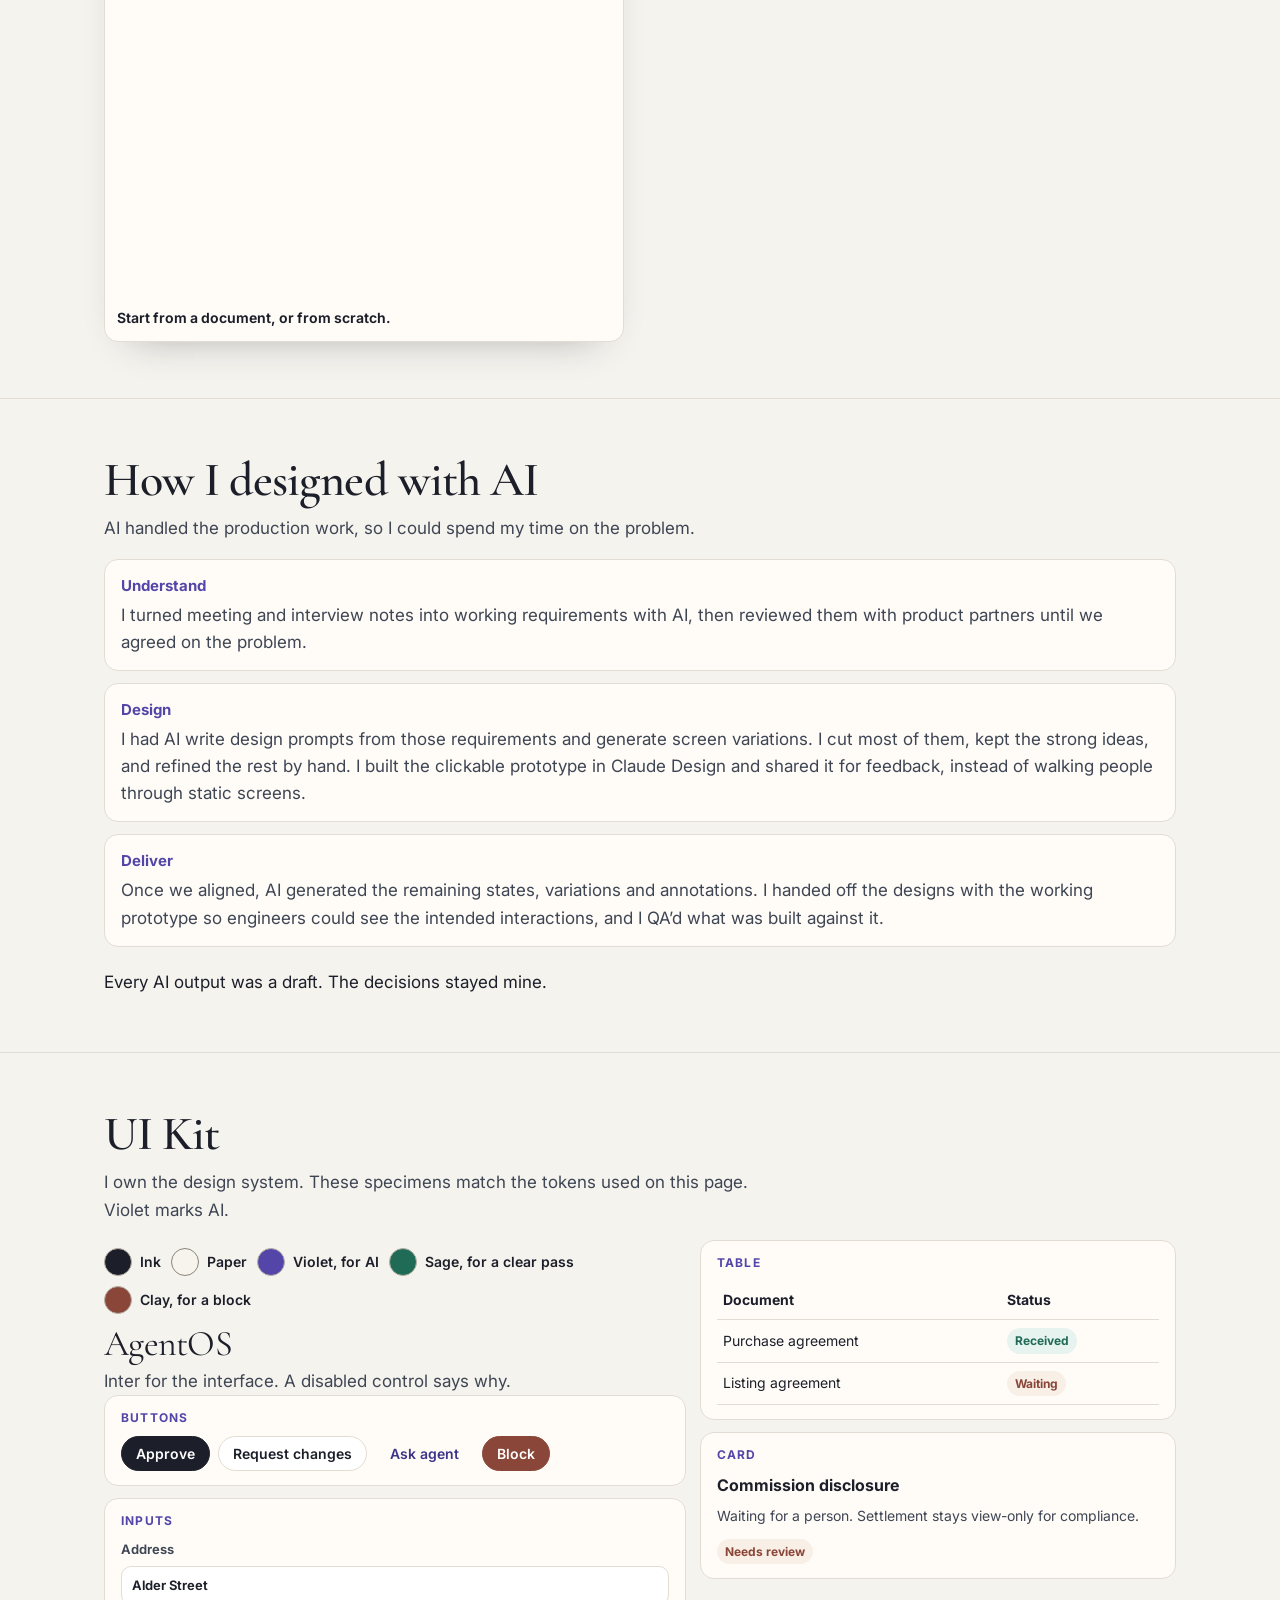
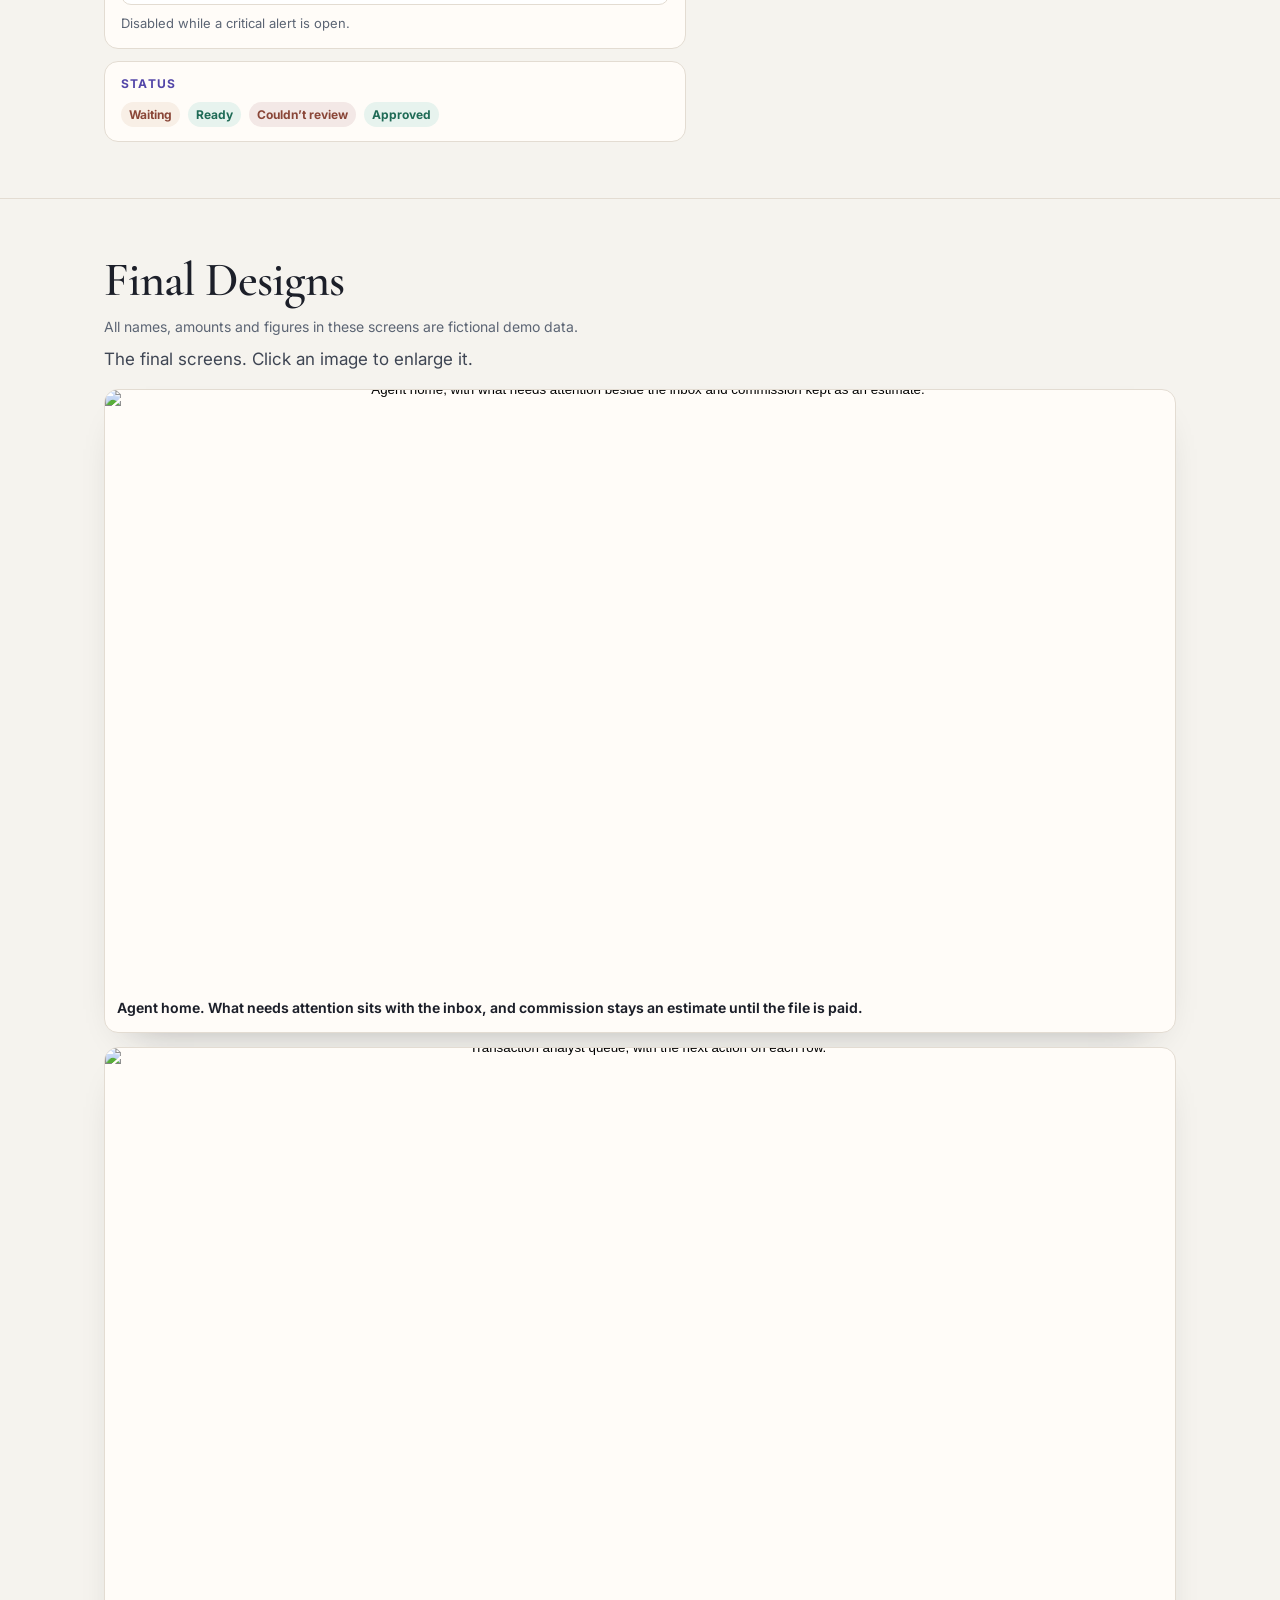
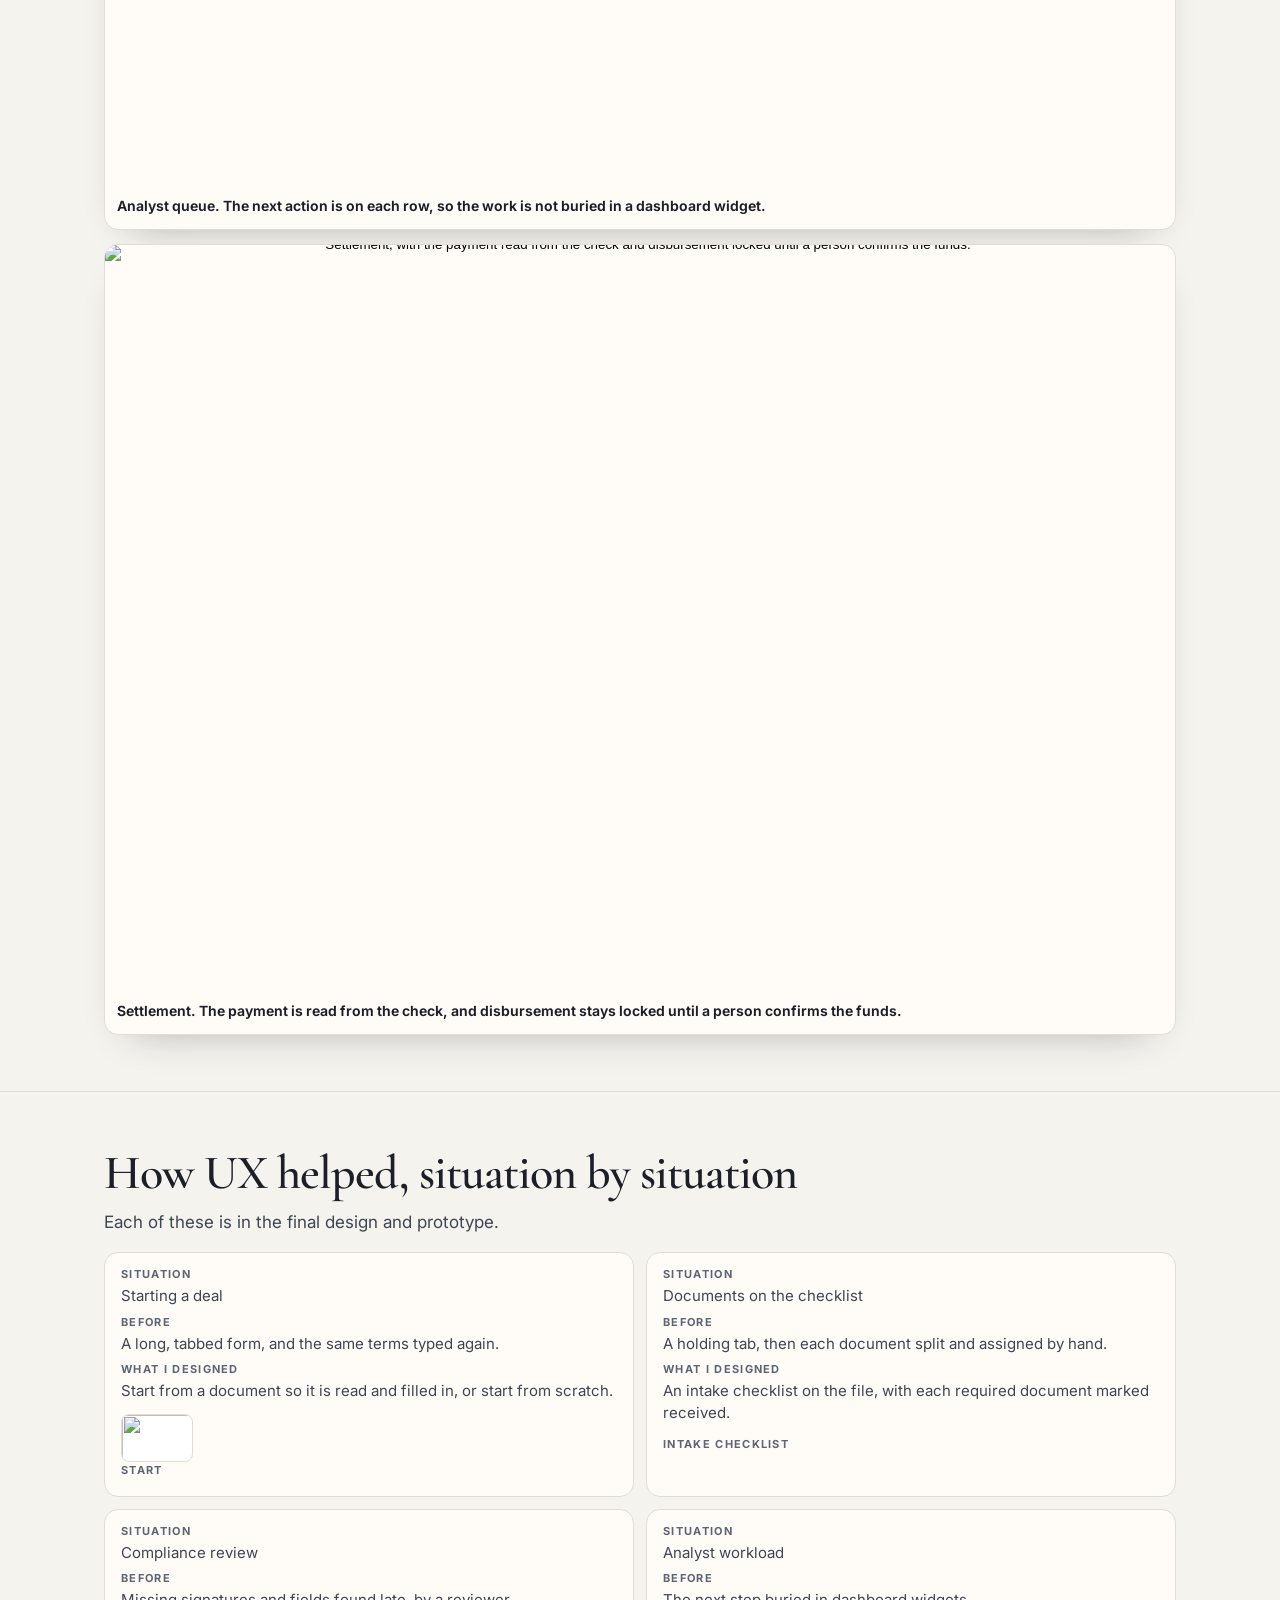
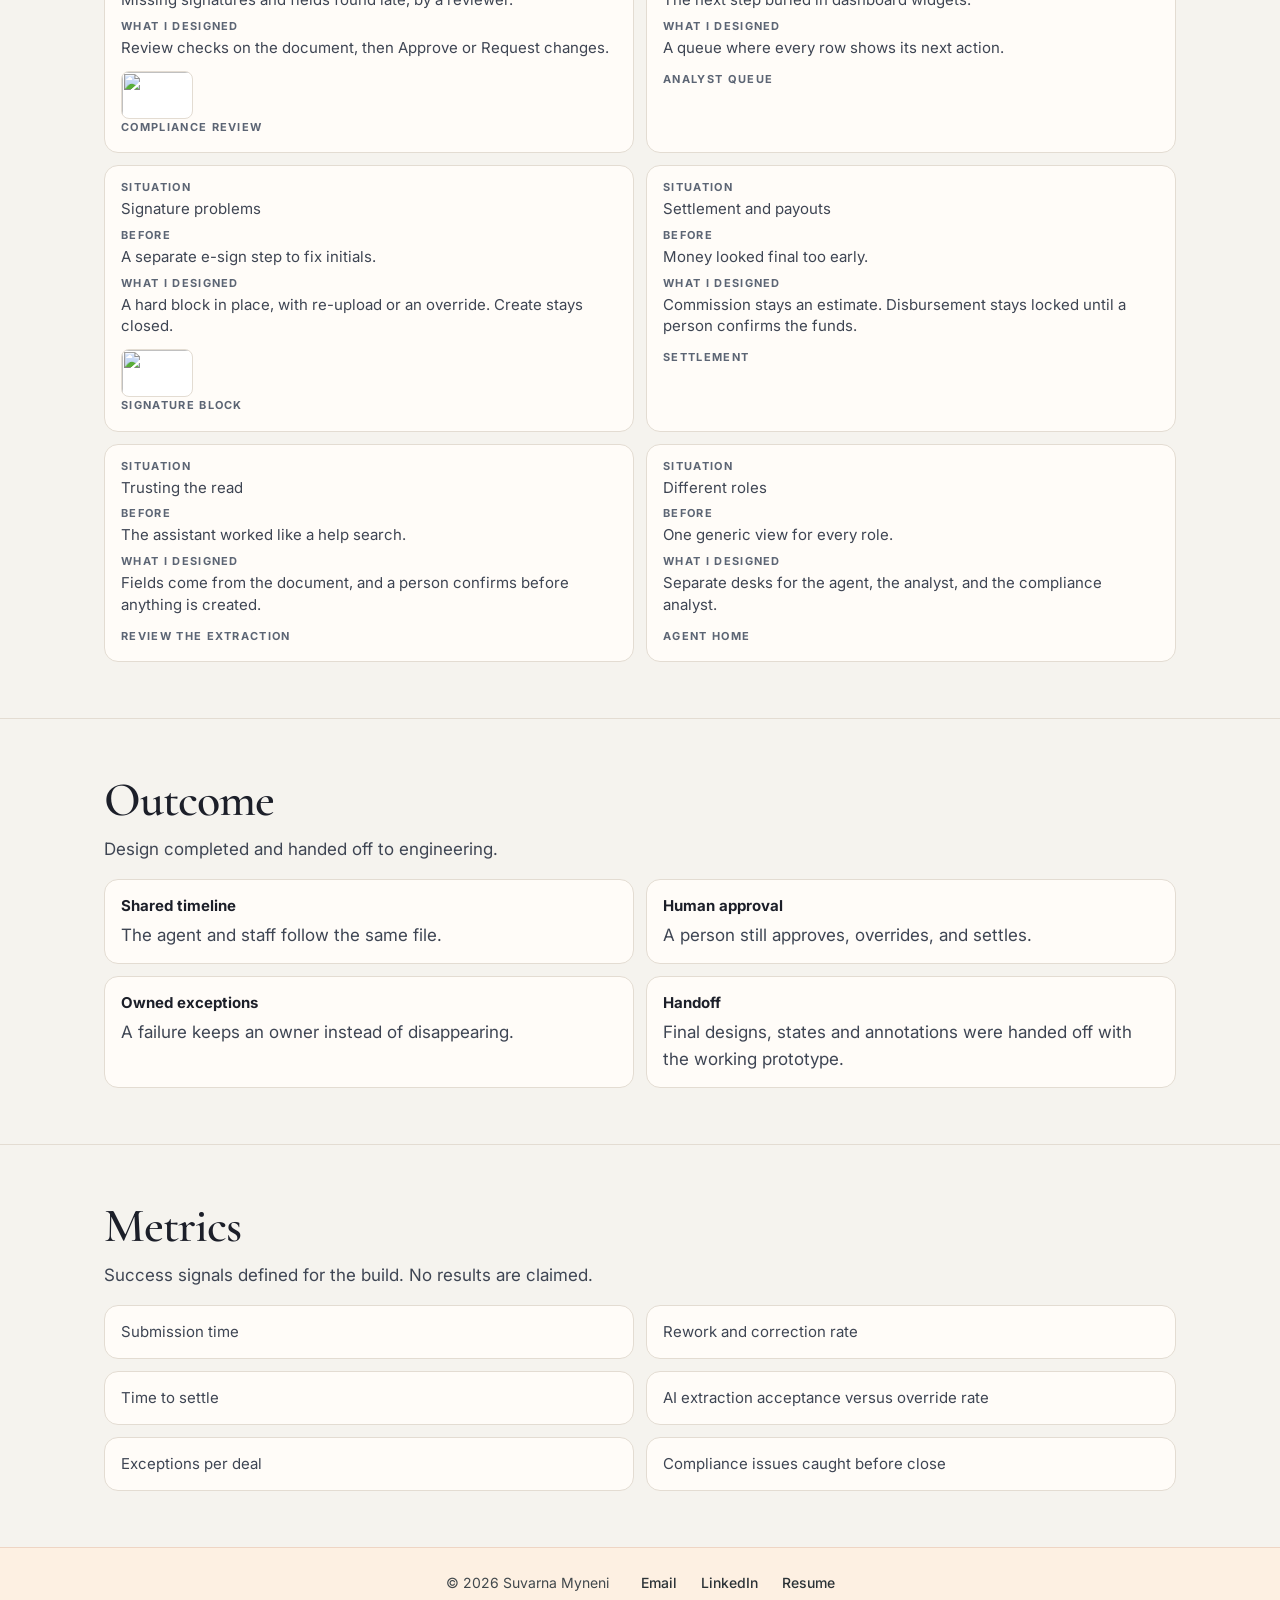
==== commit bcf72b4f: "Correct AgentOS handoff copy and drop the repeated metric tag. The prototype, intro note, meta descr" ====
--- a/agentos/index.html
+++ b/agentos/index.html
@@ -4,7 +4,7 @@
 <meta charset="utf-8">
 <meta name="viewport" content="width=device-width,initial-scale=1">
 <title>AgentOS — One deal. Every role. One connected operating system. · Suvarna Myneni</title>
-<meta name="description" content="Interview case study by Suvarna Myneni: AgentOS, an AI-native platform for real estate transactions. Design completed and handed off to engineering, 2025–2026.">
+<meta name="description" content="Case study by Suvarna Myneni: AgentOS, an AI-native platform for real estate transactions. Design completed and handed off to engineering, 2025–2026.">
 <link rel="canonical" href="https://suvarnamyneni.github.io/agntos-case-study/agentos/">
 <link rel="preconnect" href="https://fonts.googleapis.com">
 <link rel="preconnect" href="https://fonts.gstatic.com" crossorigin>
@@ -83,7 +83,7 @@
         <div><dt>Timeline</dt><dd>2025–2026</dd></div>
       </dl>
     </div>
-    <p class="note">I was the sole designer. Deal Desk is the staff and settlement desk inside AgentOS. Screens show the product’s working name agntOS.</p>
+    <p class="note">I was the sole designer. Deal Desk is the staff and settlement desk inside AgentOS. Screens show the product name agntOS.</p>
   </div>
 </header>
 
@@ -234,14 +234,14 @@
           <tr>
             <td data-label="Platform">Lone Wolf</td>
             <td data-label="What they do well">Pulls MLS and tax data; due dates tied to contract milestones</td>
-            <td data-label="Where it breaks down">Files organised like a filing cabinet; actions buried in dashboard widgets.</td>
+            <td data-label="Where it breaks down">Files organized like a filing cabinet; actions buried in dashboard widgets.</td>
           </tr>
         </tbody>
       </table>
     </div>
     <h3 class="subhead">What AgentOS does differently</h3>
     <ul class="points differs">
-      <li><strong>Start with a command, not a form.</strong> The agent types or says "Start a buyer transaction for Oak Avenue" instead of stepping through a wizard.</li>
+      <li><strong>Start with a command, not a form.</strong> The agent types or says “Start a buyer transaction for Oak Avenue” instead of stepping through a wizard.</li>
       <li><strong>Ask only for what's missing.</strong> AI pre-fills from MLS, tax records and the uploaded agreement, then asks only for terms it can't find.</li>
       <li><strong>Documents file themselves.</strong> Drop in the signed agreement; AgentOS reads it, fills the deal and attaches it to the right checklist item.</li>
       <li><strong>Compliance before review.</strong> Missing signatures or fields are flagged right away, and the file can't go to the broker until fixed. The agent still approves every draft.</li>
@@ -406,9 +406,9 @@
 <section id="prototype">
   <div class="wrap">
     <h2>Prototype</h2>
-    <p class="intro">I built the combined prototype in Claude Design. The walkthrough is the clickable handoff, plus earlier iterations.</p>
+    <p class="intro">I built the combined prototype in Claude Design and handed it off as the clickable reference for engineering.</p>
     <div class="endcap">
-      <p>Follow a file from the agent’s home through staff review, compliance, disbursement, Canada, and operations, plus earlier iterations.</p>
+      <p>Follow a file from the agent’s home through staff review, compliance, disbursement, Canada, and operations.</p>
       <a class="btn" href="../walkthrough.html">Open the prototype</a>
     </div>
     <div class="pair">
@@ -616,12 +616,12 @@
     <h2>Metrics</h2>
     <p class="intro">Success signals defined for the build. No results are claimed.</p>
     <ul class="metrics">
-      <li class="metric"><span>Defined for the build</span><p>Submission time</p></li>
-      <li class="metric"><span>Defined for the build</span><p>Rework and correction rate</p></li>
-      <li class="metric"><span>Defined for the build</span><p>Time to settle</p></li>
-      <li class="metric"><span>Defined for the build</span><p>AI extraction acceptance versus override rate</p></li>
-      <li class="metric"><span>Defined for the build</span><p>Exceptions per deal</p></li>
-      <li class="metric"><span>Defined for the build</span><p>Compliance issues caught before close</p></li>
+      <li class="metric"><p>Submission time</p></li>
+      <li class="metric"><p>Rework and correction rate</p></li>
+      <li class="metric"><p>Time to settle</p></li>
+      <li class="metric"><p>AI extraction acceptance versus override rate</p></li>
+      <li class="metric"><p>Exceptions per deal</p></li>
+      <li class="metric"><p>Compliance issues caught before close</p></li>
     </ul>
   </div>
 </section>
--- a/agentos/style.css
+++ b/agentos/style.css
@@ -290,7 +290,6 @@
 .kit-bits h3{font-size:13px;letter-spacing:.08em;text-transform:uppercase;color:var(--violet);margin:0 0 8px}
 .kit-bits img{width:auto;max-width:100%;height:auto}
 .metrics{grid-template-columns:1fr 1fr}
-.metric span{display:block;font-size:11px;letter-spacing:.12em;text-transform:uppercase;color:var(--sage);font-weight:700;margin-bottom:6px}
 .endcap{
   margin-top:16px;padding:16px 18px;background:var(--card);border:1px solid var(--line);border-radius:var(--radius);
   display:flex;flex-wrap:wrap;gap:12px 18px;align-items:center;justify-content:space-between;
